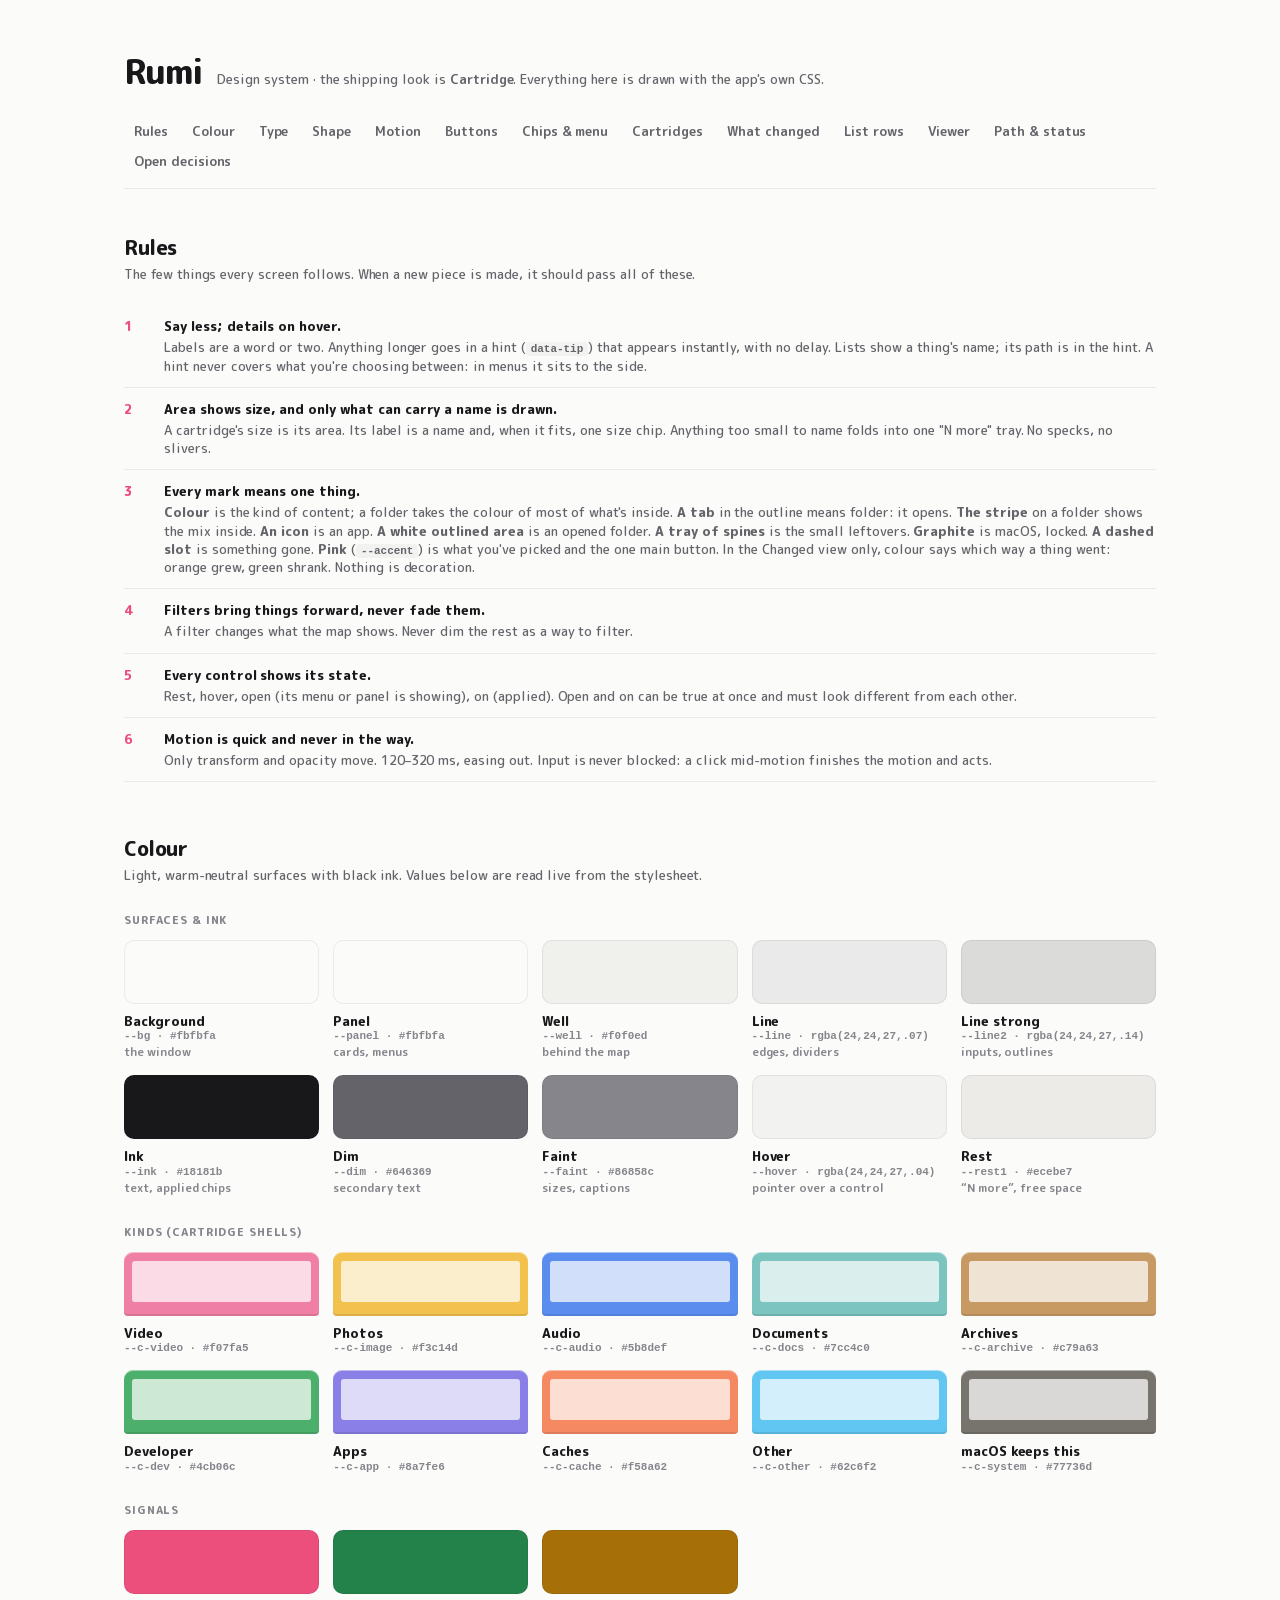
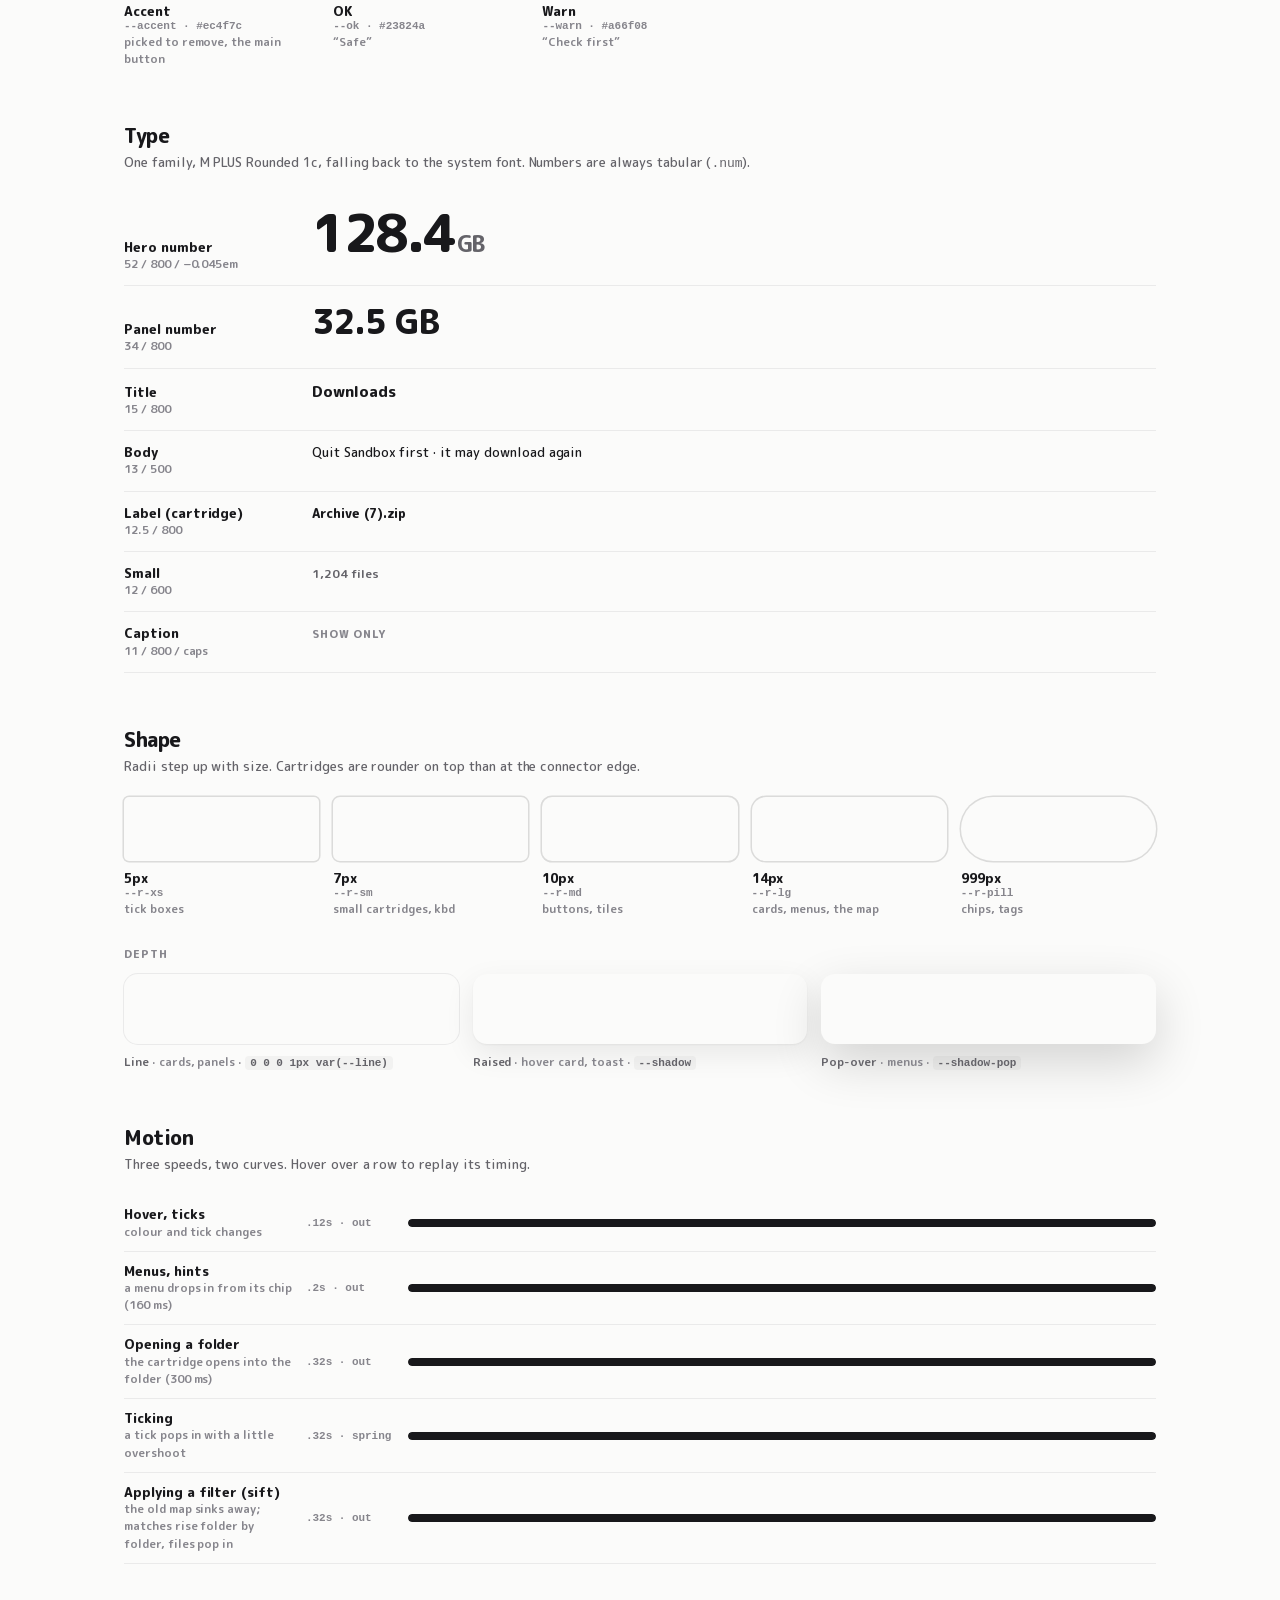
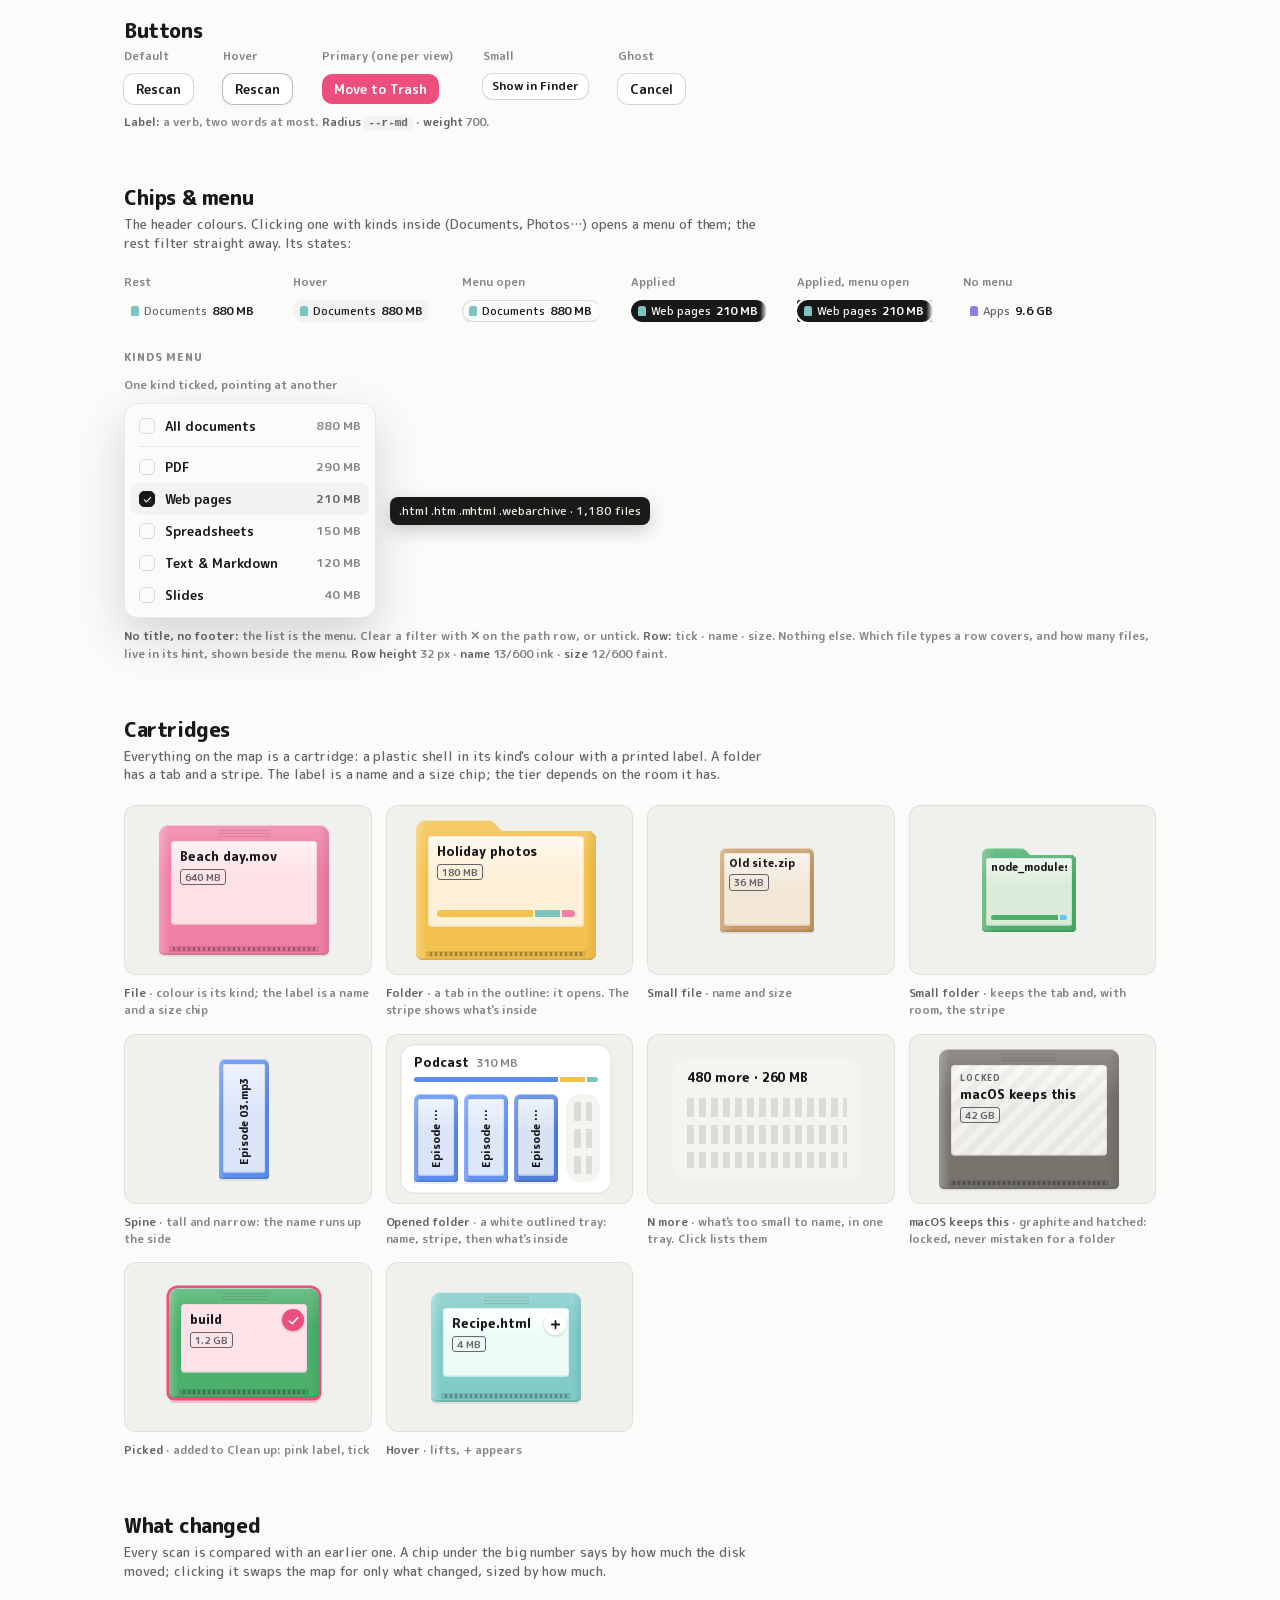
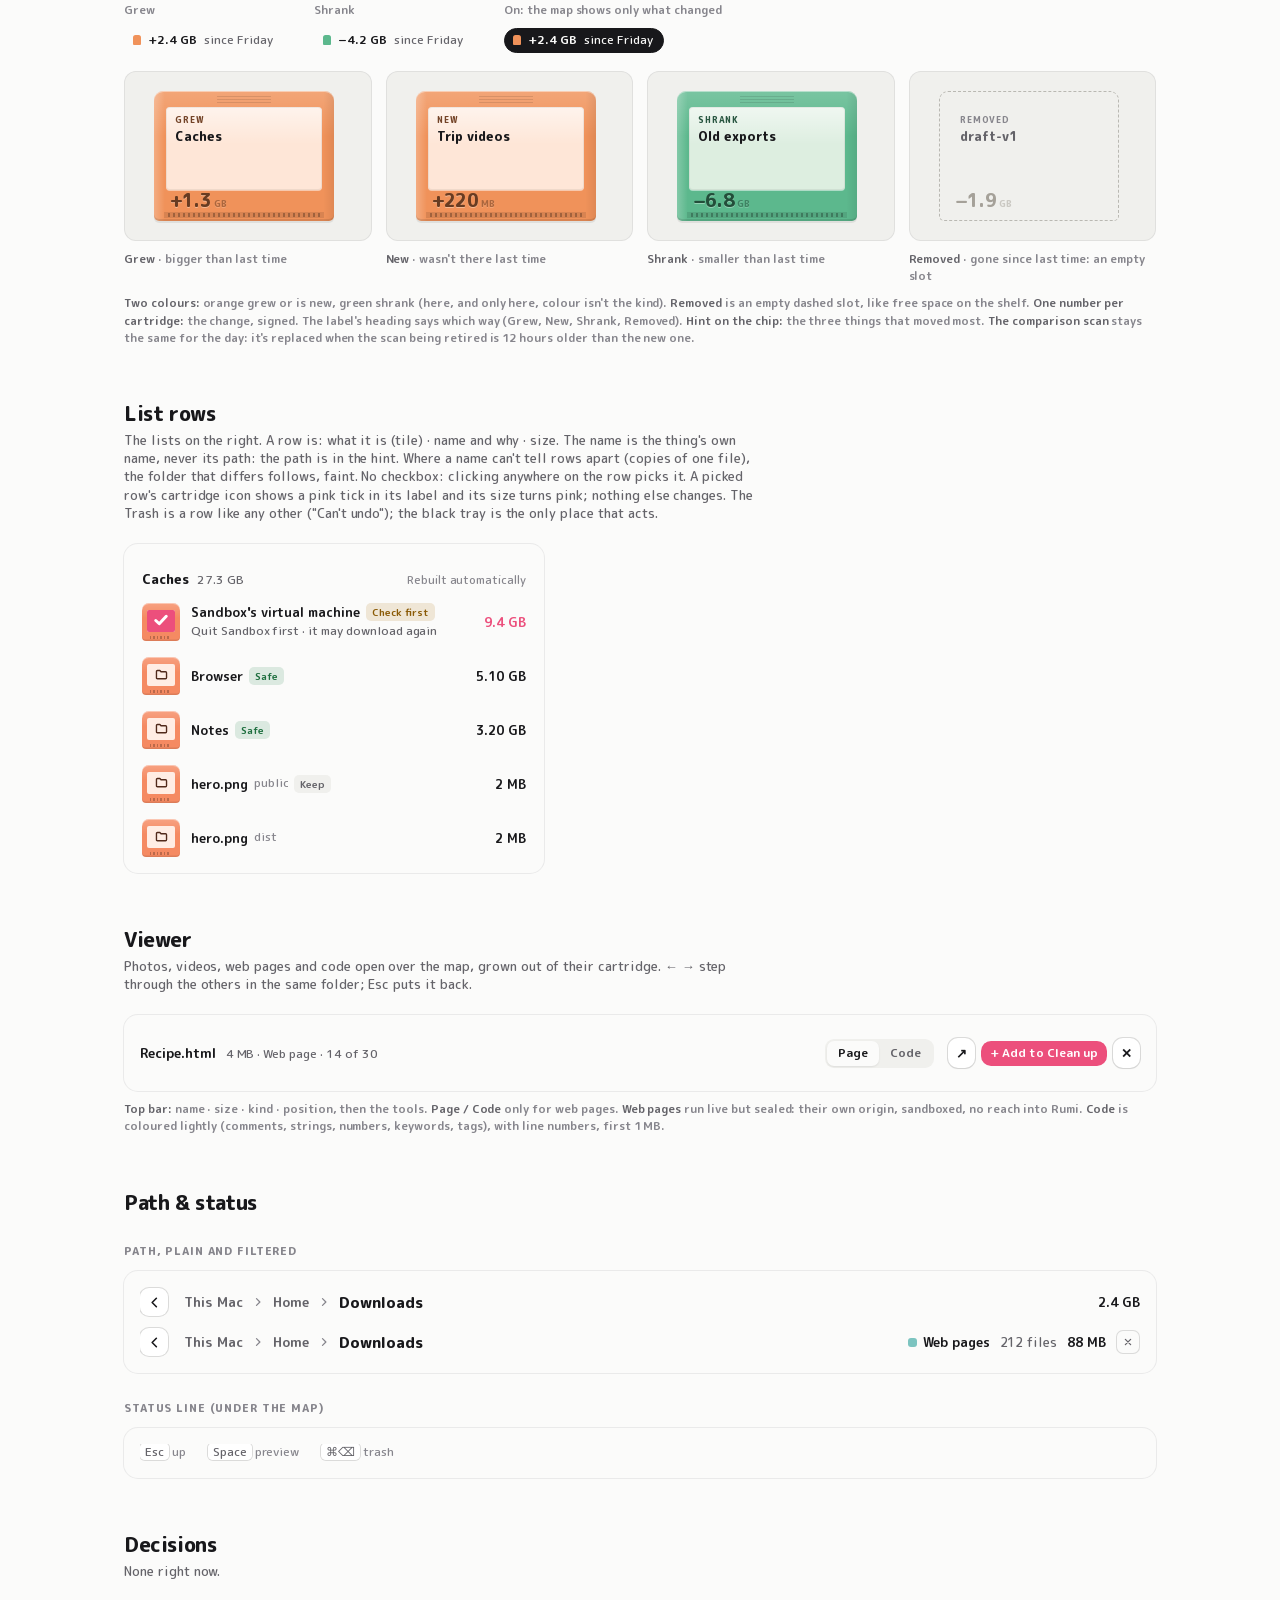
==== web/design-system.html @ ecc24225 "Rumi 1.2: the disk as a shelf of cartridges The map, what changed since last time, safe clean-up wit" ====
<!doctype html>
<html lang="en" data-style="cartridge">
<head>
<meta charset="utf-8">
<meta name="viewport" content="width=device-width, initial-scale=1">
<title>Rumi design system</title>
<!-- Uses the app's own stylesheets, so every component below is the real thing. Values are read live from the CSS. -->
<link rel="stylesheet" href="app.css">
<link rel="stylesheet" href="fonts/fonts.css">
<link rel="stylesheet" href="styles.css">
<style>
  html, body { height: auto; overflow: auto; }
  body { display: block; padding: 0 0 80px; }
  body::after { display: none; }
  .ds { max-width: 1120px; margin: 0 auto; padding: 0 44px; }
  .ds-top { padding: 48px 0 8px; display: flex; align-items: baseline; gap: 14px; }
  .ds-top h1 { font-size: 34px; font-weight: 800; letter-spacing: -.035em; margin: 0; }
  .ds-top p { margin: 0; color: var(--dim); }
  nav.ds-nav { position: sticky; top: 0; z-index: 30; background: var(--bg); padding: 14px 0; border-bottom: 1px solid var(--line); display: flex; gap: 4px; flex-wrap: wrap; }
  nav.ds-nav a { color: var(--dim); text-decoration: none; font-weight: 700; padding: 4px 10px; border-radius: 999px; }
  nav.ds-nav a:hover { background: var(--hover); color: var(--ink); }
  section.ds-s { padding: 44px 0 8px; }
  section.ds-s > h2 { font-size: 20px; font-weight: 800; letter-spacing: -.02em; margin: 0 0 4px; }
  section.ds-s > p.lead { color: var(--dim); margin: 0 0 22px; max-width: 640px; }
  h3.ds-h { font-size: 11px; font-weight: 800; letter-spacing: .08em; text-transform: uppercase; color: var(--faint); margin: 28px 0 12px; }
  .grid { display: grid; gap: 14px; }
  .g2 { grid-template-columns: repeat(2, 1fr); } .g3 { grid-template-columns: repeat(3, 1fr); } .g4 { grid-template-columns: repeat(4, 1fr); } .g5 { grid-template-columns: repeat(5, 1fr); }
  .card-ds { background: var(--panel); border-radius: 14px; box-shadow: 0 0 0 1px var(--line); padding: 16px; }
  .spec { color: var(--faint); font-size: 11.5px; font-weight: 600; margin-top: 10px; line-height: 1.5; }
  .spec b { color: var(--dim); font-weight: 700; }
  .spec code, .rule code { font: 600 11px ui-monospace, Menlo, monospace; color: var(--dim); background: var(--hover); padding: 1px 5px; border-radius: 4px; }
  .sw { height: 64px; border-radius: 10px; box-shadow: inset 0 0 0 1px var(--line); }
  .swc { height: 64px; border-radius: 9px 9px 4px 4px; box-shadow: var(--shell); position: relative; }
  .swc::before { content: ""; position: absolute; inset: 9px 8px 14px; border-radius: 3px; background: rgba(255,255,255,.72); }
  .sw-n { font-weight: 800; margin-top: 8px; } .sw-v { color: var(--faint); font: 600 11px ui-monospace, Menlo, monospace; }
  .type-row { display: grid; grid-template-columns: 170px 1fr; align-items: baseline; gap: 18px; padding: 12px 0; border-bottom: 1px solid var(--line); }
  .type-row .spec { margin: 0; }
  .stage { position: relative; background: var(--well); border-radius: 12px; box-shadow: inset 0 0 0 1px var(--line); }
  .stage .b { position: absolute; }
  .states { display: flex; flex-wrap: wrap; gap: 26px 30px; align-items: flex-start; }
  .state { display: grid; gap: 10px; justify-items: start; }
  .state > .lab { color: var(--faint); font-size: 11.5px; font-weight: 700; }
  .rule { display: grid; grid-template-columns: 28px 1fr; gap: 12px; padding: 12px 0; border-bottom: 1px solid var(--line); }
  .rule .no { font-weight: 800; color: var(--accent); }
  .rule b { font-weight: 800; }
  .rule p { margin: 3px 0 0; color: var(--dim); }
  .pending { display: inline-flex; align-items: center; gap: 6px; font-size: 11px; font-weight: 800; color: var(--warn); background: color-mix(in srgb, var(--warn) 12%, transparent); padding: 2px 8px; border-radius: 999px; margin-left: 8px; vertical-align: 2px; }
  .kpop.static { position: relative; animation: none; }
  .hint.static { position: relative; display: inline-block; }
  .pane-demo { width: 420px; background: var(--panel); border-radius: 14px; box-shadow: 0 0 0 1px var(--line); padding: 8px 0; }
  .mot { display: grid; grid-template-columns: 170px 90px 1fr; gap: 12px; padding: 10px 0; border-bottom: 1px solid var(--line); align-items: center; }
  .mot .bar { height: 8px; border-radius: 4px; background: var(--well); position: relative; overflow: hidden; }
  .mot .bar i { position: absolute; inset: 0 auto 0 0; background: var(--ink); border-radius: 4px; }
</style>
</head>
<body>
<div class="ds">
  <div class="ds-top"><h1>Rumi</h1><p>Design system · the shipping look is <b>Cartridge</b>. Everything here is drawn with the app's own CSS.</p></div>
  <nav class="ds-nav"><a href="#rules">Rules</a><a href="#colour">Colour</a><a href="#type">Type</a><a href="#shape">Shape</a><a href="#motion">Motion</a><a href="#buttons">Buttons</a><a href="#chips">Chips &amp; menu</a><a href="#cartridges">Cartridges</a><a href="#changed">What changed</a><a href="#rows">List rows</a><a href="#viewer">Viewer</a><a href="#nav">Path &amp; status</a><a href="#open">Open decisions</a></nav>

  <section class="ds-s" id="rules">
    <h2>Rules</h2>
    <p class="lead">The few things every screen follows. When a new piece is made, it should pass all of these.</p>
    <div class="rule"><span class="no">1</span><div><b>Say less; details on hover.</b><p>Labels are a word or two. Anything longer goes in a hint (<code>data-tip</code>) that appears instantly, with no delay. Lists show a thing's name; its path is in the hint. A hint never covers what you're choosing between: in menus it sits to the side.</p></div></div>
    <div class="rule"><span class="no">2</span><div><b>Area shows size, and only what can carry a name is drawn.</b><p>A cartridge's size is its area. Its label is a name and, when it fits, one size chip. Anything too small to name folds into one "N more" tray. No specks, no slivers.</p></div></div>
    <div class="rule"><span class="no">3</span><div><b>Every mark means one thing.</b><p><b>Colour</b> is the kind of content; a folder takes the colour of most of what's inside. <b>A tab</b> in the outline means folder: it opens. <b>The stripe</b> on a folder shows the mix inside. <b>An icon</b> is an app. <b>A white outlined area</b> is an opened folder. <b>A tray of spines</b> is the small leftovers. <b>Graphite</b> is macOS, locked. <b>A dashed slot</b> is something gone. <b>Pink</b> (<code>--accent</code>) is what you've picked and the one main button. In the Changed view only, colour says which way a thing went: orange grew, green shrank. Nothing is decoration.</p></div></div>
    <div class="rule"><span class="no">4</span><div><b>Filters bring things forward, never fade them.</b><p>A filter changes what the map shows. Never dim the rest as a way to filter.</p></div></div>
    <div class="rule"><span class="no">5</span><div><b>Every control shows its state.</b><p>Rest, hover, open (its menu or panel is showing), on (applied). Open and on can be true at once and must look different from each other.</p></div></div>
    <div class="rule"><span class="no">6</span><div><b>Motion is quick and never in the way.</b><p>Only transform and opacity move. 120–320 ms, easing out. Input is never blocked: a click mid-motion finishes the motion and acts.</p></div></div>
  </section>

  <section class="ds-s" id="colour">
    <h2>Colour</h2>
    <p class="lead">Light, warm-neutral surfaces with black ink. Values below are read live from the stylesheet.</p>
    <h3 class="ds-h">Surfaces &amp; ink</h3>
    <div class="grid g5" id="sw-base"></div>
    <h3 class="ds-h">Kinds (cartridge shells)</h3>
    <div class="grid g5" id="sw-kind"></div>
    <h3 class="ds-h">Signals</h3>
    <div class="grid g5" id="sw-sig"></div>
  </section>

  <section class="ds-s" id="type">
    <h2>Type</h2>
    <p class="lead">One family, M PLUS Rounded 1c, falling back to the system font. Numbers are always tabular (<code>.num</code>).</p>
    <div id="type-rows"></div>
  </section>

  <section class="ds-s" id="shape">
    <h2>Shape</h2>
    <p class="lead">Radii step up with size. Cartridges are rounder on top than at the connector edge.</p>
    <div class="grid g5" id="radii"></div>
    <h3 class="ds-h">Depth</h3>
    <div class="grid g3">
      <div><div class="card-ds" style="height:70px;box-shadow:0 0 0 1px var(--line)"></div><div class="spec"><b>Line</b> · cards, panels · <code>0 0 0 1px var(--line)</code></div></div>
      <div><div class="card-ds" style="height:70px;box-shadow:var(--shadow)"></div><div class="spec"><b>Raised</b> · hover card, toast · <code>--shadow</code></div></div>
      <div><div class="card-ds" style="height:70px;box-shadow:var(--shadow-pop)"></div><div class="spec"><b>Pop-over</b> · menus · <code>--shadow-pop</code></div></div>
    </div>
  </section>

  <section class="ds-s" id="motion">
    <h2>Motion</h2>
    <p class="lead">Three speeds, two curves. Hover over a row to replay its timing.</p>
    <div id="motion-rows"></div>
  </section>

  <section class="ds-s" id="buttons">
    <h2>Buttons</h2>
    <div class="states">
      <div class="state"><span class="lab">Default</span><button class="btn">Rescan</button></div>
      <div class="state"><span class="lab">Hover</span><button class="btn" style="box-shadow:0 0 0 1px rgba(24,24,27,.26),0 2px 6px rgba(0,0,0,.06)">Rescan</button></div>
      <div class="state"><span class="lab">Primary (one per view)</span><button class="btn primary">Move to Trash</button></div>
      <div class="state"><span class="lab">Small</span><button class="btn small">Show in Finder</button></div>
      <div class="state"><span class="lab">Ghost</span><button class="btn ghost">Cancel</button></div>
    </div>
    <div class="spec"><b>Label:</b> a verb, two words at most. <b>Radius</b> <code>--r-md</code> · <b>weight</b> 700.</div>
  </section>

  <section class="ds-s" id="chips">
    <h2>Chips &amp; menu</h2>
    <p class="lead">The header colours. Clicking one with kinds inside (Documents, Photos…) opens a menu of them; the rest filter straight away. Its states:</p>
    <div class="states" id="chip-states"></div>
    <h3 class="ds-h">Kinds menu</h3>
    <div class="states">
      <div class="state"><span class="lab">One kind ticked, pointing at another</span>
        <div style="display:flex;gap:14px;align-items:center">
          <div class="kpop static" id="menu-demo"></div>
          <div class="hint static">.html .htm .mhtml .webarchive · 1,180 files</div>
        </div>
      </div>
    </div>
    <div class="spec"><b>No title, no footer:</b> the list is the menu. Clear a filter with ✕ on the path row, or untick. <b>Row:</b> tick · name · size. Nothing else. Which file types a row covers, and how many files, live in its hint, shown beside the menu. <b>Row height</b> 32 px · <b>name</b> 13/600 ink · <b>size</b> 12/600 faint.</div>
  </section>

  <section class="ds-s" id="cartridges">
    <h2>Cartridges</h2>
    <p class="lead">Everything on the map is a cartridge: a plastic shell in its kind's colour with a printed label. A folder has a tab and a stripe. The label is a name and a size chip; the tier depends on the room it has.</p>
    <div class="grid g4" id="carts"></div>
  </section>

  <section class="ds-s" id="changed">
    <h2>What changed</h2>
    <p class="lead">Every scan is compared with an earlier one. A chip under the big number says by how much the disk moved; clicking it swaps the map for only what changed, sized by how much.</p>
    <div class="states" id="since-states"></div>
    <div class="grid g4" id="chg-carts" style="margin-top:18px"></div>
    <div class="spec"><b>Two colours:</b> orange grew or is new, green shrank (here, and only here, colour isn't the kind). <b>Removed</b> is an empty dashed slot, like free space on the shelf. <b>One number per cartridge:</b> the change, signed. The label's heading says which way (Grew, New, Shrank, Removed). <b>Hint on the chip:</b> the three things that moved most. <b>The comparison scan</b> stays the same for the day: it's replaced when the scan being retired is 12 hours older than the new one.</div>
  </section>

  <section class="ds-s" id="rows">
    <h2>List rows</h2>
    <p class="lead">The lists on the right. A row is: what it is (tile) · name and why · size. The name is the thing's own name, never its path: the path is in the hint. Where a name can't tell rows apart (copies of one file), the folder that differs follows, faint. No checkbox: clicking anywhere on the row picks it. A picked row's cartridge icon shows a pink tick in its label and its size turns pink; nothing else changes. The Trash is a row like any other ("Can't undo"); the black tray is the only place that acts.</p>
    <div class="pane-demo" id="rows-demo"></div>
  </section>

  <section class="ds-s" id="viewer">
    <h2>Viewer</h2>
    <p class="lead">Photos, videos, web pages and code open over the map, grown out of their cartridge. ← → step through the others in the same folder; Esc puts it back.</p>
    <div class="card-ds"><div class="vtop" style="padding:0;height:44px">
      <div class="vt"><b>Recipe.html</b><span class="num">4 MB · Web page · 14 of 30</span></div>
      <div class="vseg"><button class="on">Page</button><button>Code</button></div>
      <button class="btn ghost vi">↗</button><button class="btn small primary">+ Add to Clean up</button><button class="btn ghost vi">✕</button>
    </div></div>
    <div class="spec"><b>Top bar:</b> name · size · kind · position, then the tools. <b>Page / Code</b> only for web pages. <b>Web pages</b> run live but sealed: their own origin, sandboxed, no reach into Rumi. <b>Code</b> is coloured lightly (comments, strings, numbers, keywords, tags), with line numbers, first 1 MB.</div>
  </section>

  <section class="ds-s" id="nav">
    <h2>Path &amp; status</h2>
    <h3 class="ds-h">Path, plain and filtered</h3>
    <div class="card-ds" id="crumbs-demo" style="display:grid;gap:10px"></div>
    <h3 class="ds-h">Status line (under the map)</h3>
    <div class="card-ds"><div class="status" style="margin:0"><span class="hint3"><kbd>Esc</kbd> up</span><span><kbd>Space</kbd> preview</span><span><kbd>⌘⌫</kbd> trash</span></div></div>
  </section>

  <section class="ds-s" id="open">
    <h2>Decisions</h2>
    <p class="lead">None right now.</p>
  </section>
</div>

<div class="hint" id="hint" hidden></div>
<script>
const css = v => getComputedStyle(document.documentElement).getPropertyValue(v).trim();
const $ = id => document.getElementById(id);
const CHECK = `<svg class="i" viewBox="0 0 16 16"><path d="M3.5 8.5l3 3 6-6.5"/></svg>`;
const PLUS = `<svg class="i" viewBox="0 0 16 16" style="width:13px;height:13px;stroke-width:2.2"><path d="M8 3.5v9M3.5 8h9"/></svg>`;
const FOLDER = `<svg class="i" viewBox="0 0 16 16" style="width:17px;height:17px"><path d="M1.8 4.2c0-.7.5-1.2 1.2-1.2h3l1.4 1.6h5.6c.7 0 1.2.5 1.2 1.2v6.2c0 .7-.5 1.2-1.2 1.2H3c-.7 0-1.2-.5-1.2-1.2z"/></svg>`;

// colour
const swatch = (v, name, use, kind) => `<div><div class="${kind ? "swc" : "sw"}" style="background:var(${v})"></div><div class="sw-n">${name}</div><div class="sw-v">${v} · ${css(v)}</div><div class="spec" style="margin-top:2px">${use}</div></div>`;
$("sw-base").innerHTML = [["--bg", "Background", "the window"], ["--panel", "Panel", "cards, menus"], ["--well", "Well", "behind the map"], ["--line", "Line", "edges, dividers"], ["--line2", "Line strong", "inputs, outlines"],
  ["--ink", "Ink", "text, applied chips"], ["--dim", "Dim", "secondary text"], ["--faint", "Faint", "sizes, captions"], ["--hover", "Hover", "pointer over a control"], ["--rest1", "Rest", "“N more”, free space"]].map(a => swatch(...a)).join("");
$("sw-kind").innerHTML = [["--c-video", "Video"], ["--c-image", "Photos"], ["--c-audio", "Audio"], ["--c-docs", "Documents"], ["--c-archive", "Archives"], ["--c-dev", "Developer"], ["--c-app", "Apps"], ["--c-cache", "Caches"], ["--c-other", "Other"], ["--c-system", "macOS keeps this"]].map(([v, n]) => swatch(v, n, "", true)).join("");
$("sw-sig").innerHTML = [["--accent", "Accent", "picked to remove, the main button"], ["--ok", "OK", "“Safe”"], ["--warn", "Warn", "“Check first”"]].map(a => swatch(...a)).join("");

// type
$("type-rows").innerHTML = [
  ["Hero number", "52 / 800 / −0.045em", `<span class="num" style="font-size:52px;font-weight:800;letter-spacing:-.045em;line-height:1">128.4<small style="font-size:22px;color:var(--dim);margin-left:3px">GB</small></span>`],
  ["Panel number", "34 / 800", `<span class="num" style="font-size:34px;font-weight:800;letter-spacing:-.03em">32.5 GB</span>`],
  ["Title", "15 / 800", `<span style="font-size:15px;font-weight:800">Downloads</span>`],
  ["Body", "13 / 500", `<span>Quit Sandbox first · it may download again</span>`],
  ["Label (cartridge)", "12.5 / 800", `<span style="font-size:12.5px;font-weight:800">Archive (7).zip</span>`],
  ["Small", "12 / 600", `<span style="font-size:12px;font-weight:600;color:var(--dim)">1,204 files</span>`],
  ["Caption", "11 / 800 / caps", `<span style="font-size:11px;font-weight:800;letter-spacing:.08em;text-transform:uppercase;color:var(--faint)">Show only</span>`],
].map(([n, s, ex]) => `<div class="type-row"><div><div style="font-weight:800">${n}</div><div class="spec">${s}</div></div><div>${ex}</div></div>`).join("");

// shape
$("radii").innerHTML = [["--r-xs", "tick boxes"], ["--r-sm", "small cartridges, kbd"], ["--r-md", "buttons, tiles"], ["--r-lg", "cards, menus, the map"], ["--r-pill", "chips, tags"]]
  .map(([v, u]) => `<div><div style="height:64px;background:var(--panel);box-shadow:0 0 0 1.5px var(--line2);border-radius:var(${v})"></div><div class="sw-n">${css(v)}</div><div class="sw-v">${v}</div><div class="spec" style="margin-top:2px">${u}</div></div>`).join("");

// motion
const motions = [["Hover, ticks", "--t-fast", "--ease-out", "colour and tick changes"], ["Menus, hints", "--t-base", "--ease-out", "a menu drops in from its chip (160 ms)"], ["Opening a folder", "--t-slow", "--ease-out", "the cartridge opens into the folder (300 ms)"], ["Ticking", "--t-slow", "--ease-spring", "a tick pops in with a little overshoot"], ["Applying a filter (sift)", "--t-slow", "--ease-out", "the old map sinks away; matches rise folder by folder, files pop in"]];
$("motion-rows").innerHTML = motions.map(([n, t, e, u], i) => `<div class="mot" data-i="${i}"><div><div style="font-weight:800">${n}</div><div class="spec" style="margin:0">${u}</div></div><div class="sw-v">${css(t)} · ${e.replace("--ease-", "")}</div><div class="bar"><i style="width:0"></i></div></div>`).join("");
document.querySelectorAll(".mot").forEach(r => r.addEventListener("mouseenter", () => {
  const [, t, e] = motions[+r.dataset.i], i = r.querySelector(".bar i");
  i.animate([{ width: "0%" }, { width: "100%" }], { duration: parseFloat(css(t)) * 1000, easing: css(e), fill: "forwards" });
}));
document.querySelectorAll(".mot .bar i").forEach(i => i.style.width = "100%");

// chips
const chip = (cls, lbl, size, chev = true) => `<button class="chip ${cls}" data-cat="docs"><i style="background:var(--c-docs)"></i>${lbl} <b class="num">${size}</b></button>`;
$("chip-states").innerHTML = [["Rest", chip("", "Documents", "880 MB")], ["Hover", chip("", "Documents", "880 MB").replace('class="chip ', 'style="background:var(--hover);color:var(--ink)" class="chip ')],
  ["Menu open", chip("open", "Documents", "880 MB")], ["Applied", chip("on", "Web pages", "210 MB")], ["Applied, menu open", chip("on open", "Web pages", "210 MB")], ["No menu", chip("", "Apps", "9.6 GB", false).replace("--c-docs", "--c-app")]]
  .map(([l, h]) => `<div class="state"><span class="lab">${l}</span><div class="chips" style="margin:0">${h}</div></div>`).join("");
const kr = (on, n, s, tip, hov) => `<button class="kr ${on ? "on" : ""}" ${hov ? 'style="background:var(--hover)"' : ""}><span class="cb">${CHECK}</span><span class="kn">${n}</span><span class="ks num">${s}</span></button>`;
$("menu-demo").innerHTML = `${kr(false, "All documents", "880 MB")}<div class="ksep"></div>${kr(false, "PDF", "290 MB")}${kr(true, "Web pages", "210 MB", "", true)}${kr(false, "Spreadsheets", "150 MB")}${kr(false, "Text &amp; Markdown", "120 MB")}${kr(false, "Slides", "40 MB")}`;

// cartridges: same markup the map draws (block() in index.html)
const stripe = (mix, cls) => `<span class="${cls}">${mix.map(([c, v]) => `<i style="flex:${v};background:var(--c-${c})"></i>`).join("")}</span>`;
const cart = ({ w, h, cat, name, size, cls = "", mix }) => {
  const tiers = [w < 100 || h < 70 ? "sm" : "", w < 46 || h < 22 ? "xs" : (w < 72 && h >= 72 && h > w * 1.4 ? "spine" : "")].join(" ");
  return `<div class="b leaf ${tiers} ${cls}" data-cat="${cat}" style="left:${(240 - w) / 2}px;top:${(170 - h) / 2}px;width:${w}px;height:${h}px;--bc:var(--c-${cat})">
    <div class="lbl"><span class="k"></span><span class="n">${name}</span>${size ? `<span class="s num">${size}</span>` : ""}</div>
    ${mix ? stripe(mix, "mixbar") : ""}<button class="pick">${cls.includes("sel") ? CHECK : PLUS}</button></div>`;
};
const container = () => `<div class="b container" data-cat="audio" style="left:14px;top:10px;width:212px;height:150px;--bc:var(--c-audio)"><div class="hd"><span class="n">Podcast</span><span class="s num">310 MB</span></div>${stripe([["audio", 80], ["image", 14], ["docs", 6]], "mixline")}
  ${[0, 1, 2].map(i => `<div class="b leaf inner sm spine" data-cat="audio" style="left:${14 + i * 50}px;top:50px;width:44px;height:88px;--bc:color-mix(in oklab, var(--c-audio), ${i % 2 ? "white" : "black"} ${[0, 7, 7][i]}%)"><div class="lbl"><span class="n">Episode ${i + 1}.mp3</span></div></div>`).join("")}
  <div class="b rest sm nolbl" style="left:166px;top:50px;width:34px;height:88px"></div></div>`;
const rest = () => `<div class="b rest" data-cat="other" style="left:26px;top:24px;width:188px;height:122px"><div class="lbl"><span class="n">480 more · 260 MB</span></div></div>`;
const locked = () => `<div class="b leaf locked" style="left:30px;top:15px;width:180px;height:140px;--bc:var(--c-locked)"><div class="lbl"><span class="k">Locked</span><span class="n">macOS keeps this</span><span class="s num">42 GB</span></div></div>`;
const carts = [
  ["File", "colour is its kind; the label is a name and a size chip", cart({ w: 170, h: 130, cat: "video", name: "Beach day.mov", size: "640 MB" })],
  ["Folder", "a tab in the outline: it opens. The stripe shows what's inside", cart({ w: 180, h: 140, cat: "image", name: "Holiday photos", size: "180 MB", cls: "dir", mix: [["image", 72], ["docs", 18], ["video", 10]] })],
  ["Small file", "name and size", cart({ w: 94, h: 84, cat: "archive", name: "Old site.zip", size: "36 MB" })],
  ["Small folder", "keeps the tab and, with room, the stripe", cart({ w: 94, h: 84, cat: "dev", name: "node_modules", cls: "dir", mix: [["dev", 90], ["other", 10]] })],
  ["Spine", "tall and narrow: the name runs up the side", cart({ w: 50, h: 120, cat: "audio", name: "Episode 03.mp3" })],
  ["Opened folder", "a white outlined tray: name, stripe, then what's inside", container()],
  ["N more", "what's too small to name, in one tray. Click lists them", rest()],
  ["macOS keeps this", "graphite and hatched: locked, never mistaken for a folder", locked()],
  ["Picked", "added to Clean up: pink label, tick", cart({ w: 150, h: 110, cat: "dev", name: "build", size: "1.2 GB", cls: "sel" })],
  ["Hover", "lifts, + appears", cart({ w: 150, h: 110, cat: "docs", name: "Recipe.html", size: "4 MB", cls: "hov" })],
];
$("carts").innerHTML = carts.map(([n, u, h]) => `<div><div class="stage" style="height:170px">${h}</div><div class="spec"><b>${n}</b> · ${u}</div></div>`).join("");
document.querySelectorAll(".b.hov").forEach(b => { b.style.filter = "brightness(1.04)"; b.querySelector(".pick").style.display = "grid"; });

// rows
const tile = c => `<span class="tile" style="--c:var(--c-${c})">${FOLDER}</span>`;
const row = (t, tag, why, size, on, tip) => `<div class="row" style="${on ? "" : ""}"><input type="checkbox" ${on ? "checked" : ""}>${tile("cache")}<div class="nm" data-tip="${tip || ""}"><div class="t"><span class="tt">${t}</span>${tag}</div>${why ? `<div class="why">${why}</div>` : ""}</div><div class="sz num">${size}</div></div>`;
$("rows-demo").innerHTML = `<div class="grp"><span class="t">Caches</span><span class="s num">27.3 GB</span><span class="d">Rebuilt automatically</span></div>`
  + row("Sandbox's virtual machine", `<span class="tag review">Check first</span>`, "Quit Sandbox first · it may download again", "9.4 GB", true)
  + row("Browser", `<span class="tag safe">Safe</span>`, "", "5.10 GB", false, "~/Library/Caches/Browser")
  + row("Notes", `<span class="tag safe">Safe</span>`, "", "3.20 GB", false, "~/Library/Caches/com.example.notes")
  + row("hero.png", `<span class="in">public</span><span class="tag keep">Keep</span>`, "", "2 MB", false, "~/Projects/site/public/hero.png")
  + row("hero.png", `<span class="in">dist</span>`, "", "2 MB", false, "~/Projects/site/dist/hero.png");

// what changed: the since chip and the four cartridges of the Changed view
const since = (cls, col, amt) => `<button class="chip ${cls}" style="margin:0"><i style="background:var(${col})"></i><b class="num">${amt}</b> since Friday</button>`;
$("since-states").innerHTML = [["Grew", since("", "--c-up", "+2.4 GB")], ["Shrank", since("", "--c-down", "−4.2 GB")], ["On: the map shows only what changed", since("on", "--c-up", "+2.4 GB")]]
  .map(([l, h]) => `<div class="state"><span class="lab">${l}</span>${h}</div>`).join("");
const chg = (dir, kind, name, amt, big) => `<div class="b leaf chg ${dir}" style="left:30px;top:20px;width:180px;height:130px;--bc:${dir === "gone" ? "transparent" : `var(--c-${dir})`}">
  <div class="lbl"><span class="k">${kind}</span><span class="n">${name}</span></div><div class="bigsz num" style="font-size:28px;--fs:28px">${amt}<span class="u">&nbsp;${big}</span></div></div>`;
$("chg-carts").innerHTML = [["Grew", "bigger than last time", chg("up", "Grew", "Caches", "+1.3", "GB")], ["New", "wasn't there last time", chg("up", "New", "Trip videos", "+220", "MB")],
  ["Shrank", "smaller than last time", chg("down", "Shrank", "Old exports", "−6.8", "GB")], ["Removed", "gone since last time: an empty slot", chg("gone", "Removed", "draft-v1", "−1.9", "GB")]]
  .map(([n, u, h]) => `<div><div class="stage" style="height:170px">${h}</div><div class="spec"><b>${n}</b> · ${u}</div></div>`).join("");

// path
const sep = `<span class="sep"><svg class="i" viewBox="0 0 16 16" style="width:12px;height:12px"><path d="M6 3.5 10.5 8 6 12.5"/></svg></span>`;
const back = `<button class="back"><svg class="i" viewBox="0 0 16 16"><path d="M10 3.5 5.5 8l4.5 4.5"/></svg></button>`;
$("crumbs-demo").innerHTML = `<div class="crumbs" style="margin:0">${back}<button class="c">This Mac</button>${sep}<button class="c">Home</button>${sep}<button class="c cur">Downloads</button><span class="meta"><b class="num">2.4 GB</b></span></div>
  <div class="crumbs" style="margin:0">${back}<button class="c">This Mac</button>${sep}<button class="c">Home</button>${sep}<button class="c cur">Downloads</button><span class="meta fmeta"><span class="fk"><i style="background:var(--c-docs)"></i>Web pages</span><span class="num">212 files</span><b class="num">88 MB</b><button class="fx"><svg class="i" viewBox="0 0 16 16" style="width:12px;height:12px"><path d="M4.5 4.5l7 7M11.5 4.5l-7 7"/></svg></button></span></div>`;
</script>
</body>
</html>
---- web/app.css ----
/* Rumi — the app's base styles and components. styles.css re-skins them (cartridge is the shipping skin).
   Tokens and components are documented live in design-system.html. */
:root {
  --bg: #f2f0eb; --panel: #faf9f6; --well: #e6e2da; --line: #e0dbd2; --line2: #d4cec3; --ink: #1b1a18; --dim: #6f6a62; --faint: #a19a8f;
  --hover: rgba(27,26,24,.045); --accent: #ff6b5e; --ok: #23966f; --warn: #b8790b;
  --c-video: #ff6b5e; --c-image: #f5a524; --c-audio: #b98af0; --c-docs: #4f9fec; --c-archive: #c08a5b;
  --c-dev: #2fbf96; --c-app: #7a82f6; --c-cache: #8b95a7; --c-other: #a69f93; --c-system: #4a4743;
  --rest1: #d9d4ca; --rest2: #d0cabf; --shadow: 0 1px 2px rgba(0,0,0,.06), 0 8px 24px rgba(0,0,0,.08);
  --grain: .05;
  /* motion */
  --ease-out: cubic-bezier(.2,.75,.15,1); --ease-spring: cubic-bezier(.3,1.5,.5,1);
  --t-fast: .12s; --t-base: .2s; --t-slow: .32s;
  /* radii */
  --r-xs: 5px; --r-sm: 7px; --r-md: 10px; --r-lg: 14px; --r-pill: 999px;
  --shadow-pop: 0 18px 50px rgba(0,0,0,.16);
}
@media (prefers-color-scheme: dark) {
  :root {
    --bg: #0e0e0d; --panel: #151514; --well: #1b1a19; --line: #262523; --line2: #33312e; --ink: #f1efea; --dim: #9b968d; --faint: #67635c;
    --hover: rgba(255,255,255,.045); --c-other: #8c857a; --c-system: #3b3936; --rest1: #24231f; --rest2: #1d1c1a;
    --shadow: 0 1px 2px rgba(0,0,0,.4), 0 12px 32px rgba(0,0,0,.45); --grain: .07;
  }
}
* { box-sizing: border-box; }
html, body { height: 100%; margin: 0; }
body { background: var(--bg); color: var(--ink); font: 13px/1.4 -apple-system, BlinkMacSystemFont, "SF Pro Text", "Inter", sans-serif;
  display: grid; grid-template-rows: auto 1fr; overflow: hidden; -webkit-font-smoothing: antialiased; letter-spacing: -.003em; }
body::after { content: ""; position: fixed; inset: 0; pointer-events: none; z-index: 100; opacity: var(--grain);
  background-image: url("data:image/svg+xml,%3Csvg xmlns='http://www.w3.org/2000/svg' width='180' height='180'%3E%3Cfilter id='n'%3E%3CfeTurbulence type='fractalNoise' baseFrequency='.85' numOctaves='3' stitchTiles='stitch'/%3E%3CfeColorMatrix type='saturate' values='0'/%3E%3C/filter%3E%3Crect width='100%25' height='100%25' filter='url(%23n)'/%3E%3C/svg%3E"); }
button { font: inherit; color: inherit; cursor: pointer; }
.num { font-variant-numeric: tabular-nums; }
svg.i { width: 15px; height: 15px; stroke: currentColor; fill: none; stroke-width: 1.7; stroke-linecap: round; stroke-linejoin: round; flex-shrink: 0; }

/* ---------- header ---------- */
header { padding: 16px 24px 18px; border-bottom: 1px solid var(--line); background: var(--panel); position: relative; z-index: 2; }
.top { display: flex; align-items: center; gap: 10px; }
.brand { display: flex; align-items: center; gap: 9px; font-weight: 650; font-size: 14px; letter-spacing: -.01em; }
.brand svg { width: 20px; height: 20px; }
.spacer { flex: 1; }
.btn { display: inline-flex; align-items: center; gap: 6px; border: 1px solid var(--line2); background: var(--panel); border-radius: 9px; padding: 6px 12px; font-weight: 550; }
.btn:hover { background: var(--hover); }
.btn.primary { background: var(--accent); border-color: var(--accent); color: #fff; }
.btn.primary:hover { filter: brightness(1.06); background: var(--accent); }
.btn.small { padding: 4px 9px; font-size: 12px; border-radius: 7px; }
.btn.ghost { border-color: transparent; background: transparent; }
a.btn { text-decoration: none; color: inherit; }
.b .lbl .k, .b .lbl .m { display: none; }
.b.lt .lbl, .b.lt .bigsz { color: rgba(0,0,0,.82); text-shadow: none; }
.bigsz .u { font-size: .5em; letter-spacing: 0; opacity: .85; }
.dash { display: grid; grid-template-columns: auto 1fr; gap: 28px; align-items: end; margin-top: 14px; }
.hero .big { font-size: 40px; font-weight: 680; letter-spacing: -.035em; line-height: 1; }
.hero .big small { font-size: 20px; font-weight: 600; letter-spacing: -.02em; color: var(--dim); margin-left: 2px; }
.hero .sub { color: var(--dim); margin-top: 6px; }
.hero .sub b { color: var(--ink); font-weight: 600; }
.hero .sub b.low { color: var(--accent); }
.diskbar { display: flex; gap: 2px; height: 18px; border-radius: 6px; overflow: hidden; }
.diskbar > div { height: 100%; min-width: 2px; transition: flex-basis .5s cubic-bezier(.3,.7,.2,1), opacity .2s; position: relative; cursor: default; }
.diskbar > div::before { content: ""; position: absolute; inset: 0; background: linear-gradient(to bottom, rgba(255,255,255,.22), transparent 60%); }
.diskbar > div.free { background: repeating-linear-gradient(135deg, var(--rest1) 0 5px, var(--rest2) 5px 10px) !important; }
.diskbar > div.free::before { display: none; }
.diskbar.focus > div:not(.on) { opacity: .22; }
.chips { display: flex; flex-wrap: wrap; gap: 2px 4px; margin-top: 8px; margin-left: -8px; }
.chip { display: inline-flex; align-items: center; gap: 7px; border: 1px solid transparent; background: transparent; border-radius: 999px; padding: 3px 10px 3px 8px;
  color: var(--dim); font-size: 12px; transition: background .15s, border-color .15s, color .15s; }
.chip i { width: 8px; height: 8px; border-radius: 3px; }
.chip b { color: var(--ink); font-weight: 600; }
button.chip:hover { background: var(--hover); color: var(--ink); }
.chip.on { background: var(--ink); border-color: var(--ink); color: var(--bg); }
.chip.on b { color: var(--bg); }
/* its menu is open: lifted and outlined */
.chip.open:not(.on) { background: var(--panel); border-color: var(--line2); color: var(--ink); box-shadow: 0 1px 2px rgba(0,0,0,.06); }
.chip.on.open { box-shadow: 0 0 0 2px var(--bg), 0 0 0 3.5px var(--ink); }
.chip.static { cursor: default; }

/* ---------- main ---------- */
main { display: grid; grid-template-columns: 1fr 420px; min-height: 0; }
.mapcol { display: grid; grid-template-rows: auto 1fr auto; min-height: 0; padding: 14px 18px 12px 24px; }
.crumbs { display: flex; align-items: center; gap: 2px; margin-bottom: 12px; min-height: 30px; }
.crumbs .back { width: 28px; height: 28px; border-radius: 8px; border: 1px solid var(--line2); background: var(--panel); display: grid; place-items: center; margin-right: 8px; padding: 0; }
.crumbs .back:disabled { opacity: .35; cursor: default; }
.crumbs .c { border: 0; background: none; padding: 4px 8px; border-radius: 7px; color: var(--dim); font-size: 13.5px; white-space: nowrap; }
.crumbs .c:hover { background: var(--hover); color: var(--ink); }
.crumbs .c.cur { color: var(--ink); font-weight: 650; }
.crumbs .sep { color: var(--faint); }
.crumbs .meta { margin-left: auto; color: var(--dim); white-space: nowrap; }
.crumbs .meta b { color: var(--ink); font-weight: 600; }
#map { position: relative; min-height: 0; border-radius: 14px; overflow: hidden; background: var(--well); box-shadow: inset 0 0 0 1px var(--line); }
.layer { position: absolute; inset: 0; transform-origin: 0 0; }
.grainmap { position: absolute; inset: 0; pointer-events: none; mix-blend-mode: overlay; opacity: .5; z-index: 5;
  background-image: url("data:image/svg+xml,%3Csvg xmlns='http://www.w3.org/2000/svg' width='160' height='160'%3E%3Cfilter id='n'%3E%3CfeTurbulence type='fractalNoise' baseFrequency='1.1' numOctaves='2' stitchTiles='stitch'/%3E%3CfeColorMatrix type='saturate' values='0'/%3E%3C/filter%3E%3Crect width='100%25' height='100%25' filter='url(%23n)'/%3E%3C/svg%3E"); }

/* blocks */
.b { position: absolute; overflow: hidden; border-radius: 7px; cursor: pointer; background: var(--bc);
  box-shadow: inset 0 1px 0 rgba(255,255,255,.2), inset 0 -1px 0 rgba(0,0,0,.1); transition: opacity .25s, filter .15s, box-shadow .15s; }
.b.leaf::before { content: ""; position: absolute; inset: 0; pointer-events: none;
  background: radial-gradient(130% 100% at 15% 0%, rgba(255,255,255,.26), transparent 55%), linear-gradient(to bottom, transparent 50%, rgba(0,0,0,.16)); }
.b.leaf:hover { filter: brightness(1.07) saturate(1.06); box-shadow: inset 0 0 0 2px rgba(255,255,255,.75); z-index: 3; }
.b.inner { border-radius: 5px; }
.b.container { background: color-mix(in srgb, var(--bc) 17%, var(--well)); box-shadow: inset 0 0 0 1px color-mix(in srgb, var(--bc) 32%, transparent); }
.b.container:hover { box-shadow: inset 0 0 0 1.5px color-mix(in srgb, var(--bc) 75%, transparent); }
.b.rest { background: repeating-linear-gradient(135deg, var(--rest1) 0 6px, var(--rest2) 6px 12px); box-shadow: none; cursor: default; }
.b.rest::before { display: none; }
.b .hd { position: absolute; left: 10px; right: 34px; top: 7px; display: flex; align-items: baseline; gap: 7px; white-space: nowrap; pointer-events: none; }
.b .hd .n { font-weight: 650; font-size: 12.5px; overflow: hidden; text-overflow: ellipsis; }
.b .hd .s { color: var(--dim); font-size: 11.5px; }
.b .hd i { width: 7px; height: 7px; border-radius: 2px; background: var(--bc); flex-shrink: 0; align-self: center; }
.b .lbl { position: absolute; left: 8px; right: 8px; top: 6px; color: #fff; pointer-events: none; text-shadow: 0 1px 2px rgba(0,0,0,.28); z-index: 2; }
.b .lbl .n { display: block; font-size: 12px; font-weight: 620; white-space: nowrap; overflow: hidden; text-overflow: ellipsis; }
.b .lbl .s { display: block; font-size: 11px; opacity: .85; font-weight: 500; }
.b.inner .lbl { left: 6px; top: 4px; }
.b.inner .lbl .n { font-size: 11px; }
.b .bigsz { position: absolute; left: 10px; bottom: 7px; color: #fff; font-weight: 680; letter-spacing: -.03em; line-height: 1; pointer-events: none;
  text-shadow: 0 1px 3px rgba(0,0,0,.25); z-index: 2; opacity: .96; }
.b.rest .lbl { color: var(--dim); text-shadow: none; }
.b .ph { position: absolute; inset: 0; width: 100%; height: 100%; object-fit: cover; opacity: 0; transition: opacity .5s; }
.b .ph.ok { opacity: 1; }
.b.hasph::after { content: ""; position: absolute; inset: 0; pointer-events: none; z-index: 1;
  background: linear-gradient(to bottom, rgba(0,0,0,.5), transparent 38%, transparent 62%, rgba(0,0,0,.45)); box-shadow: inset 0 0 0 2px var(--bc); border-radius: inherit; }
.b .ic { position: absolute; left: 50%; transform: translate(-50%, -50%); opacity: 0; transition: opacity .4s, transform .4s; filter: drop-shadow(0 4px 10px rgba(0,0,0,.25)); }
.b .ic.ok { opacity: 1; }
.b .pick { position: absolute; right: 6px; top: 6px; width: 22px; height: 22px; border-radius: 50%; border: 0; padding: 0; z-index: 4;
  background: rgba(0,0,0,.38); backdrop-filter: blur(6px); color: #fff; display: none; place-items: center; }
.b.container > .pick { background: var(--ink); color: var(--bg); }
.b:hover > .pick, .b.sel > .pick { display: grid; }
.b.sel { box-shadow: inset 0 0 0 2.5px var(--ink) !important; }
.b.sel::after { content: ""; position: absolute; inset: 0; z-index: 3; pointer-events: none; background: repeating-linear-gradient(135deg, rgba(255,255,255,.28) 0 5px, transparent 5px 11px); }
.b.sel > .pick { background: var(--ink); color: var(--bg); }
.crumbs .fmeta { display: flex; align-items: center; gap: 10px; }
.crumbs .fmeta .fk { display: inline-flex; align-items: center; gap: 6px; color: var(--ink); font-weight: 600; }
.crumbs .fmeta .fk i { width: 9px; height: 9px; border-radius: 3px; }
.crumbs .fmeta .fx { width: 24px; height: 24px; border-radius: 7px; border: 1px solid var(--line2); background: var(--panel); display: grid; place-items: center; padding: 0; color: var(--dim); }
.crumbs .fmeta .fx:hover { color: var(--ink); background: var(--hover); }
.status { margin-top: 10px; color: var(--faint); font-size: 12px; min-height: 18px; white-space: nowrap; overflow: hidden; text-overflow: ellipsis; display: flex; gap: 14px; }
.status kbd { font: inherit; color: var(--dim); background: var(--hover); border: 1px solid var(--line); border-radius: 5px; padding: 0 5px; }
.emptymap { position: absolute; inset: 0; display: grid; place-items: center; color: var(--dim); text-align: center; padding: 40px; }

/* ---------- side ---------- */
aside { border-left: 1px solid var(--line); background: var(--panel); display: grid; grid-template-rows: auto 1fr; min-height: 0; }
.seg { display: grid; grid-template-columns: repeat(4, 1fr); gap: 2px; margin: 14px 14px 4px; padding: 3px; background: var(--well); border-radius: 11px; }
.seg button { border: 0; background: none; padding: 6px 4px; border-radius: 8px; color: var(--dim); font-weight: 580; font-size: 12.5px; white-space: nowrap; line-height: 1.25; }
.seg button.on { background: var(--panel); color: var(--ink); box-shadow: var(--shadow); }
.seg .badge { display: block; font-size: 10.5px; color: var(--faint); font-weight: 550; }
.seg button.on .badge { color: var(--accent); }
.pane { overflow: auto; padding: 0 0 110px; }
.intro { padding: 14px 18px 8px; color: var(--dim); font-size: 12.5px; }
.intro .bignum { display: block; font-size: 26px; font-weight: 680; color: var(--ink); letter-spacing: -.03em; margin-bottom: 2px; }
.intro .note { margin-top: 10px; font-size: 11.5px; color: var(--faint); }
.intro .btns { display: flex; gap: 6px; margin-top: 10px; }
.grp { padding: 18px 18px 6px; display: flex; align-items: baseline; gap: 8px; }
.grp .t { font-weight: 650; font-size: 13px; }
.grp .s { color: var(--dim); font-size: 12px; }
.grp .d { color: var(--faint); font-size: 11.5px; margin-left: auto; }
.row { display: grid; grid-template-columns: 20px 38px 1fr auto; gap: 0 11px; padding: 8px 18px; align-items: center; position: relative; cursor: pointer; }
.row:hover { background: var(--hover); }
.row.nochk { grid-template-columns: 38px 1fr auto; cursor: default; }
.row input { appearance: none; -webkit-appearance: none; margin: 0; width: 18px; height: 18px; border-radius: 50%; border: 1.5px solid var(--line2); cursor: pointer; transition: all .15s; }
.row input:checked { background: var(--accent) url("data:image/svg+xml,%3Csvg xmlns='http://www.w3.org/2000/svg' viewBox='0 0 16 16'%3E%3Cpath d='M4 8.5l2.5 2.5L12 5.5' fill='none' stroke='white' stroke-width='2' stroke-linecap='round' stroke-linejoin='round'/%3E%3C/svg%3E") center/14px no-repeat; border-color: var(--accent); }
.tile { width: 38px; height: 38px; border-radius: 9px; position: relative; overflow: hidden; display: grid; place-items: center;
  background: color-mix(in srgb, var(--c) 16%, transparent); color: var(--c); font-size: 9.5px; font-weight: 750; letter-spacing: .02em; }
.tile img { position: absolute; inset: 0; width: 100%; height: 100%; object-fit: cover; opacity: 0; transition: opacity .3s; }
.tile img.app { object-fit: contain; inset: 3px; width: calc(100% - 6px); height: calc(100% - 6px); }
.tile img.ok { opacity: 1; }
.tile.withimg { background: var(--well); }
.row .nm { min-width: 0; }
.row .t { display: flex; align-items: center; gap: 6px; min-width: 0; font-weight: 580; }
.row .tt { white-space: nowrap; overflow: hidden; text-overflow: ellipsis; min-width: 0; }
.row .tt.rtl { direction: rtl; text-align: left; }
.row .p { white-space: nowrap; overflow: hidden; text-overflow: ellipsis; color: var(--faint); font-size: 11.5px; direction: rtl; text-align: left; margin-top: 1px; }
.row .why { color: var(--dim); font-size: 12px; margin-top: 2px; }
.row .sz { text-align: right; font-weight: 620; white-space: nowrap; }
.row .sz small { display: block; color: var(--faint); font-weight: 450; font-size: 11px; }
.row .bar { grid-column: 3 / 5; height: 3px; border-radius: 2px; background: var(--line); overflow: hidden; margin-top: 6px; }
.row .bar > i { display: block; height: 100%; border-radius: 2px; }
.row .hov { position: absolute; right: 14px; top: 50%; transform: translateY(-50%); display: none; gap: 4px; background: var(--panel); padding: 3px; border-radius: 9px; box-shadow: var(--shadow); }
.row:hover .hov { display: flex; }
.hov button { border: 0; background: none; padding: 5px 8px; border-radius: 7px; font-size: 12px; display: inline-flex; gap: 5px; align-items: center; color: var(--dim); }
.hov button:hover { background: var(--hover); color: var(--ink); }
.tag { font-size: 10px; font-weight: 700; padding: 2px 6px; border-radius: 5px; text-transform: uppercase; letter-spacing: .04em; flex-shrink: 0; }
.tag.safe { background: color-mix(in srgb, var(--ok) 15%, transparent); color: var(--ok); }
.tag.review { background: color-mix(in srgb, var(--warn) 15%, transparent); color: var(--warn); }
.tag.keep { background: var(--well); color: var(--dim); }
.card { margin: 10px 14px; border: 1px solid var(--line); border-radius: 14px; overflow: hidden; background: var(--panel); }
.card .chd { display: grid; grid-template-columns: 52px 1fr auto; gap: 12px; align-items: center; padding: 12px 14px; border-bottom: 1px solid var(--line); }
.card .chd .tile { width: 52px; height: 52px; border-radius: 11px; font-size: 11px; }
.card .chd .t { font-weight: 640; white-space: nowrap; overflow: hidden; text-overflow: ellipsis; }
.card .chd .m { color: var(--dim); font-size: 12px; }
.card .chd .save { text-align: right; font-weight: 650; color: var(--accent); white-space: nowrap; }
.card .chd .save small { display: block; color: var(--faint); font-weight: 450; font-size: 11px; }
.card .row { padding: 7px 14px; grid-template-columns: 20px 1fr auto; }
.empty { padding: 60px 30px; text-align: center; color: var(--dim); }
.empty .bignum { display: block; font-size: 30px; margin-bottom: 8px; }
.pbar { height: 4px; border-radius: 2px; background: var(--line); overflow: hidden; margin: 16px auto 0; max-width: 220px; }
.pbar i { display: block; height: 100%; background: var(--accent); border-radius: 2px; transition: width .4s; }

/* ---------- tray / overlays ---------- */
.tray { position: fixed; right: 18px; bottom: 18px; width: 384px; background: #1b1a18; color: #f1efea; border-radius: 16px;
  padding: 12px 12px 12px 18px; display: flex; align-items: center; gap: 8px; box-shadow: 0 16px 40px rgba(0,0,0,.35), inset 0 1px 0 rgba(255,255,255,.08);
  transform: translateY(150%); transition: transform .35s cubic-bezier(.3,.8,.2,1); z-index: 10; }
@media (prefers-color-scheme: dark) { .tray { background: #f1efea; color: #1b1a18; } .tray .btn.ghost { color: #1b1a18; } }
.tray.on { transform: none; }
.tray .info { flex: 1; }
.tray .info b { font-size: 20px; font-weight: 680; letter-spacing: -.02em; }
.tray .info div { opacity: .6; font-size: 12px; }
.tray .btn.ghost { color: #f1efea; opacity: .7; }
.overlay { position: fixed; inset: 0; display: grid; place-items: center; background: color-mix(in srgb, var(--bg) 78%, transparent);
  backdrop-filter: blur(10px); z-index: 20; }
.overlay[hidden] { display: none; }
.modal { background: var(--panel); border: 1px solid var(--line); border-radius: 20px; padding: 28px 30px; width: min(480px, 92vw); box-shadow: var(--shadow); }
.modal h2 { margin: 0 0 6px; font-size: 19px; letter-spacing: -.02em; }
.modal p { margin: 0 0 16px; color: var(--dim); }
.modal ul { margin: 0 0 18px; padding: 0; list-style: none; max-height: 240px; overflow: auto; border-top: 1px solid var(--line); }
.modal li { display: grid; grid-template-columns: 28px 1fr auto; gap: 10px; align-items: center; padding: 7px 0; border-bottom: 1px solid var(--line); font-size: 12.5px; }
.modal li .tile { width: 28px; height: 28px; border-radius: 7px; font-size: 8px; }
.modal li span { overflow: hidden; text-overflow: ellipsis; white-space: nowrap; direction: rtl; text-align: left; }
.modal .acts { display: flex; justify-content: flex-end; gap: 8px; }
.scan { text-align: center; width: min(520px, 92vw); }
.scan h2 { margin: 0; font-size: 15px; font-weight: 600; color: var(--dim); }
.scan .count { font-size: 44px; font-weight: 700; letter-spacing: -.04em; margin: 4px 0 2px; }
.scan .cur { color: var(--faint); font-size: 12px; white-space: nowrap; overflow: hidden; text-overflow: ellipsis; direction: rtl; margin-top: 10px; }
.tip { position: fixed; pointer-events: none; background: var(--panel); color: var(--ink); border: 1px solid var(--line); padding: 10px 12px; border-radius: 12px;
  font-size: 12px; z-index: 30; max-width: 340px; box-shadow: var(--shadow); display: grid; grid-template-columns: auto 1fr; gap: 0 12px; align-items: center; }
.tip[hidden] { display: none; }
.tip .tile { width: 48px; height: 48px; border-radius: 10px; }
.tip .n { font-weight: 650; font-size: 13px; overflow: hidden; text-overflow: ellipsis; white-space: nowrap; }
.tip .s { font-size: 20px; font-weight: 680; letter-spacing: -.02em; line-height: 1.15; }
.tip .p { grid-column: 1 / 3; margin-top: 8px; color: var(--faint); word-break: break-all; }
.tip .k { grid-column: 1 / 3; color: var(--dim); }
.insp { position: fixed; z-index: 35; width: 300px; background: var(--panel); color: var(--ink); border: 1px solid var(--line); border-radius: 16px; padding: 14px; box-shadow: var(--shadow); }
.insp[hidden] { display: none; }
.insp .ih { display: grid; grid-template-columns: 48px 1fr auto; gap: 12px; align-items: center; }
.insp .ih .tile { width: 48px; height: 48px; border-radius: 10px; }
.insp .n { font-weight: 700; font-size: 13.5px; overflow: hidden; text-overflow: ellipsis; white-space: nowrap; }
.insp .s { font-size: 22px; font-weight: 750; letter-spacing: -.03em; line-height: 1.1; }
.insp .x { align-self: start; border: 0; background: none; color: var(--faint); padding: 4px; border-radius: 7px; }
.insp .x:hover { background: var(--hover); color: var(--ink); }
.insp .m { margin-top: 12px; color: var(--dim); font-size: 12px; }
.insp .p { margin-top: 4px; color: var(--faint); font-size: 11.5px; word-break: break-all; }
.insp .a { display: grid; grid-template-columns: 1fr 1fr; gap: 8px; margin-top: 14px; }
.insp .a .btn { justify-content: center; white-space: nowrap; font-size: 12.5px; }
.welcome { background: var(--panel); border-radius: 24px; padding: 34px 36px 28px; width: min(500px, 92vw); box-shadow: 0 0 0 1px var(--line), 0 30px 80px rgba(0,0,0,.14); }
.welcome .shelf { display: flex; gap: 8px; align-items: flex-end; height: 64px; margin-bottom: 22px; padding-bottom: 4px; box-shadow: inset 0 -3px 0 var(--line2); }
.welcome .shelf i { width: 40px; height: 54px; border-radius: 7px 7px 3px 3px; position: relative; background: var(--c); box-shadow: inset 0 -2px 0 rgba(0,0,0,.12), inset 0 1px 0 rgba(255,255,255,.4); }
.welcome .shelf i:nth-child(2) { height: 46px; } .welcome .shelf i:nth-child(4) { height: 50px; } .welcome .shelf i:nth-child(5) { height: 42px; }
.welcome .shelf i::before { content: ""; position: absolute; inset: 8px 6px 12px; border-radius: 2px; background: rgba(255,255,255,.75); }
.welcome h2 { margin: 0 0 8px; font-size: 22px; letter-spacing: -.02em; }
.welcome p { margin: 0 0 16px; color: var(--dim); }
.welcome ol { margin: 0 0 22px; padding-left: 20px; color: var(--ink); line-height: 1.9; }
.welcome .acts { display: flex; justify-content: flex-end; gap: 8px; }
.toast { position: fixed; left: 50%; bottom: 22px; transform: translateX(-50%); background: #1b1a18; color: #f1efea; padding: 11px 14px 11px 16px;
  border-radius: 12px; z-index: 40; display: flex; gap: 14px; align-items: center; box-shadow: 0 14px 36px rgba(0,0,0,.3); }
.toast[hidden] { display: none; }

/* ---------- search panel and kind filters ---------- */
.find { position: fixed; inset: 0; z-index: 22; background: color-mix(in srgb, var(--bg) 72%, transparent); backdrop-filter: blur(8px); }
.find[hidden] { display: none; }
.fbox { position: absolute; left: 50%; top: 96px; transform: translateX(-50%); width: min(640px, 92vw); background: var(--panel); border-radius: 18px;
  box-shadow: 0 0 0 1px var(--line), 0 30px 80px rgba(0,0,0,.18); padding: 8px; display: flex; flex-direction: column; max-height: calc(100vh - 150px); }
.fin { display: flex; align-items: center; gap: 12px; padding: 10px 12px 12px; border-bottom: 1px solid var(--line); }
.fin svg.i { width: 19px; height: 19px; color: var(--dim); }
.find .fin input { flex: 1; min-width: 0; -webkit-appearance: none; appearance: none; border: 0 !important; outline: none !important; box-shadow: none !important; background: none !important; padding: 0 !important; border-radius: 0;
  font-family: inherit; font-size: 19px; font-weight: 500; line-height: 1.3; color: var(--ink); letter-spacing: -.01em; }
.fin input::placeholder { color: var(--faint); }
.fin span { font-size: 12px; color: var(--faint); white-space: nowrap; }
.flist { overflow: auto; padding: 4px 0; min-height: 60px; }
.fh { color: var(--faint); font-size: 11px; font-weight: 650; letter-spacing: .04em; text-transform: uppercase; padding: 10px 10px 4px; }
.fr { display: grid; grid-template-columns: 30px 1fr auto; gap: 10px; align-items: center; padding: 6px 10px; border-radius: 9px; cursor: default; }
.fr.sel { background: color-mix(in srgb, var(--accent) 11%, transparent); }
.fr .tile { width: 30px; height: 30px; border-radius: 7px; font-size: 8px; }
.fr .fm { min-width: 0; }
.fr b { font-weight: 600; display: block; white-space: nowrap; overflow: hidden; text-overflow: ellipsis; }
.fr mark { background: color-mix(in srgb, var(--c-image) 40%, transparent); color: inherit; border-radius: 3px; }
.fr small { display: block; color: var(--faint); font-size: 11.5px; white-space: nowrap; overflow: hidden; text-overflow: ellipsis; direction: rtl; text-align: left; }
.fr > .num { font-weight: 650; font-size: 12.5px; }
.fnone { padding: 26px 10px; text-align: center; color: var(--dim); }
.ffoot { display: flex; gap: 16px; color: var(--faint); font-size: 11.5px; padding: 9px 10px 3px; border-top: 1px solid var(--line); }
.ffoot kbd { font: 11px -apple-system, sans-serif; border: 1px solid var(--line2); border-radius: 5px; padding: 0 5px; margin-right: 3px; }
.kpop { position: fixed; z-index: 24; width: 252px; background: var(--panel); border: 1px solid var(--line); border-radius: 14px; box-shadow: var(--shadow-pop); padding: 6px;
  transform-origin: 24px 0; animation: kpop-in .16s var(--ease-out); }
.kpop[hidden] { display: none; }
@keyframes kpop-in { from { opacity: 0; transform: translateY(-4px) scale(.97); } }
.kpop .ksep { height: 1px; background: var(--line); margin: 4px 8px; }
.kr { display: grid; grid-template-columns: 16px 1fr auto; gap: 10px; align-items: center; width: 100%; min-height: 32px; text-align: left; border: 0; background: none; padding: 0 8px; border-radius: 8px; font-size: 13px; }
.kr:hover { background: var(--hover); }
.kr .kn { color: var(--ink); font-weight: 600; white-space: nowrap; overflow: hidden; text-overflow: ellipsis; }
.kr .ks { color: var(--faint); font-size: 12px; font-weight: 600; }
.kr .cb { width: 16px; height: 16px; border-radius: 5px; border: 1.5px solid var(--line2); display: grid; place-items: center; color: transparent; transition: background .12s, border-color .12s; }
.kr .cb svg { width: 11px !important; height: 11px !important; }
.kr.on .cb { background: var(--ink); border-color: var(--ink); color: var(--bg); }
.kr.on .ks { color: var(--dim); }
#map .b.found { animation: found 1.4s ease-out; z-index: 6; }
@keyframes found { 0%, 40% { box-shadow: 0 0 0 4px var(--accent); } 100% { box-shadow: 0 0 0 4px transparent; } }

/* ---------- viewer: a photo or video, full size, right here ---------- */
.viewer { position: fixed; inset: 0; z-index: 18; background: var(--bg); display: grid; grid-template-rows: 56px 1fr; }
.viewer[hidden] { display: none; }
.vtop { display: flex; align-items: center; gap: 6px; padding: 0 14px 0 22px; min-width: 0; }
.vt { flex: 1; min-width: 0; display: flex; align-items: baseline; gap: 10px; }
.vt b { font-size: 13.5px; font-weight: 700; overflow: hidden; text-overflow: ellipsis; white-space: nowrap; min-width: 0; }
.vt span { color: var(--dim); font-size: 12px; white-space: nowrap; }
.vtop .vi { padding: 6px 8px; }
.vtop .vi svg.i { width: 16px; height: 16px; }
.vstage { position: relative; overflow: hidden; }
.vframe { position: absolute; border-radius: 6px; overflow: hidden; background: var(--well); box-shadow: 0 1px 2px rgba(0,0,0,.08), 0 18px 50px rgba(0,0,0,.14); }
.vframe { transform-origin: 0 0; }
.vin { position: absolute; inset: 0; transform-origin: 0 0; }
.vin > img, .vin > video { position: absolute; inset: 0; width: 100%; height: 100%; object-fit: cover; display: block; }
.vin > .vm { opacity: 0; transition: opacity .12s; }
.vin > .vm.ok { opacity: 1; }
.vin > video.vm { object-fit: contain; background: #000; }
.vframe.flying video { visibility: hidden; }
.vfail { position: absolute; left: 50%; bottom: 16px; transform: translateX(-50%); display: flex; gap: 10px; align-items: center; white-space: nowrap;
  background: #1b1a18; color: #f1efea; padding: 7px 8px 7px 14px; border-radius: 10px; font-size: 12.5px; box-shadow: 0 10px 30px rgba(0,0,0,.25); }
.vnav { position: absolute; top: 50%; width: 40px; height: 40px; margin-top: -20px; border-radius: 50%; border: 0; display: grid; place-items: center;
  background: var(--panel); color: var(--ink); box-shadow: var(--shadow); opacity: 0; transition: opacity .12s; }
.vnav.prev { left: 16px; } .vnav.next { right: 16px; }
.vstage:hover .vnav:not([disabled]) { opacity: .92; }
.vnav[disabled] { pointer-events: none; }
.vnav svg.i { width: 18px; height: 18px; }
.b.vsrc img { opacity: 0 !important; }
/* web pages and code */
.vframe.isdoc { border-radius: 10px; background: #fff; }
.vpaper { position: absolute; inset: 0; background: #fff; }
.vin > .vpage { position: absolute; inset: 0; width: 100%; height: 100%; border: 0; background: #fff; display: block; }
.vin > .vcode { position: absolute; inset: 0; overflow: auto; background: var(--panel); display: grid; grid-template-columns: auto 1fr; align-content: start;
  font: 12px/1.65 ui-monospace, "SF Mono", Menlo, monospace; color: var(--ink); -webkit-font-smoothing: auto; }
.vcode pre { margin: 0; padding: 18px 0 40px; font: inherit; white-space: pre; tab-size: 4; }
.vcode .gut { position: sticky; left: 0; z-index: 1; text-align: right; color: var(--faint); padding-left: 16px; padding-right: 14px; background: var(--panel); user-select: none; opacity: .75; }
.vcode .src { padding-right: 28px; }
.vcode .vmore { grid-column: 1 / 3; padding: 0 0 28px 64px; color: var(--dim); font: 600 12.5px -apple-system, sans-serif; display: flex; gap: 10px; align-items: center; }
.h-c { color: #8b8a91; font-style: italic; } .h-s { color: #2c7a55; } .h-n { color: #b4561c; } .h-k { color: #7a52c7; font-weight: 600; }
.h-t { color: #2463a8; font-weight: 600; } .h-a { color: #9a6a09; }
.vtop .vseg { display: inline-flex; background: var(--well); border-radius: 9px; padding: 2px; margin: 0 8px 0 0; }
.vtop .vseg[hidden] { display: none; }
.vtop .vseg button { border: 0; background: none; padding: 4px 11px; border-radius: 7px; font-size: 12px; font-weight: 700; color: var(--dim); }
.vtop .vseg button.on { background: var(--panel); color: var(--ink); box-shadow: 0 1px 2px rgba(0,0,0,.08); }

/* ---------- filter motion: sift ---------- */
.layer.fx-sift { animation: fx-sink .24s cubic-bezier(.4,0,.8,.4) forwards; }
@keyframes fx-sink { to { opacity: 0; transform: translateY(14px) scale(.985); } }
.layer.f-sift > .lc > .b { animation: f-rise .34s var(--ease-out) var(--d, 0s) backwards; }
.layer.f-sift .b.container > .b { animation: f-pop .3s var(--ease-spring) var(--d, 0s) backwards; }
@keyframes f-rise { from { opacity: 0; transform: translateY(18px); } }
@keyframes f-pop { from { opacity: 0; transform: scale(.82); } }

/* ---------- list rows: no checkbox; a picked row shows a tick ---------- */
.row:not(.nochk):not(.keeprow) { grid-template-columns: 38px 1fr auto; }
.row.locked > .lock { display: none; }   /* its "Part of …" tag already says so */
/* duplicate copies (no icon): line up with the kept copy's tick */
.card .row:not(.nochk):not(.keeprow) { grid-template-columns: 20px 1fr auto; }
.card .row:not(.keeprow) > .nm { grid-column: 2; }
.row input[type=checkbox] { position: absolute; opacity: 0; pointer-events: none; width: 0; height: 0; }
/* picked: the label window inside the row's cartridge icon turns into a tick (the cartridge keeps its colour), and the
   size turns pink. No edge bar, no tint. Duplicate copies have no icon, so they get a round tick. */
.row:has(input:checked) .tile::after { content: ""; position: absolute; inset: 18% 13% 24%; z-index: 3; border-radius: 2px;
  background: var(--accent) url("data:image/svg+xml,%3Csvg xmlns='http://www.w3.org/2000/svg' viewBox='0 0 16 16'%3E%3Cpath d='M3.8 8.4 6.6 11 12.2 5' fill='none' stroke='white' stroke-width='2.4' stroke-linecap='round' stroke-linejoin='round'/%3E%3C/svg%3E") center / 72% no-repeat; }
.card .row:not(.keeprow):has(input:checked)::before { content: ""; width: 18px; height: 18px; border-radius: 50%; grid-column: 1; grid-row: 1;
  background: var(--accent) url("data:image/svg+xml,%3Csvg xmlns='http://www.w3.org/2000/svg' viewBox='0 0 16 16'%3E%3Cpath d='M3.8 8.4 6.6 11 12.2 5' fill='none' stroke='white' stroke-width='2.2' stroke-linecap='round' stroke-linejoin='round'/%3E%3C/svg%3E") center / 12px no-repeat; }
.row:has(input:checked) .sz { color: var(--accent); }
---- web/fonts/fonts.css ----
/* M PLUS Rounded 1c, bundled so the app works offline and never calls a font server.
   SIL Open Font License 1.1: see OFL.txt beside this file. */
/* latin-ext */
@font-face {
  font-family: 'M PLUS Rounded 1c';
  font-style: normal;
  font-weight: 500;
  font-display: swap;
  src: url(MPLUSRounded1c-4840b175.woff2) format('woff2');
  unicode-range: U+0100-02BA, U+02BD-02C5, U+02C7-02CC, U+02CE-02D7, U+02DD-02FF, U+0304, U+0308, U+0329, U+1D00-1DBF, U+1E00-1E9F, U+1EF2-1EFF, U+2020, U+20A0-20AB, U+20AD-20C4, U+2113, U+2C60-2C7F, U+A720-A7FF;
}
/* latin */
@font-face {
  font-family: 'M PLUS Rounded 1c';
  font-style: normal;
  font-weight: 500;
  font-display: swap;
  src: url(MPLUSRounded1c-0845587b.woff2) format('woff2');
  unicode-range: U+0000-00FF, U+0131, U+0152-0153, U+02BB-02BC, U+02C6, U+02DA, U+02DC, U+0304, U+0308, U+0329, U+2000-206F, U+20AC, U+2122, U+2191, U+2193, U+2212, U+2215, U+FEFF, U+FFFD;
}
/* latin-ext */
@font-face {
  font-family: 'M PLUS Rounded 1c';
  font-style: normal;
  font-weight: 700;
  font-display: swap;
  src: url(MPLUSRounded1c-b121c4bf.woff2) format('woff2');
  unicode-range: U+0100-02BA, U+02BD-02C5, U+02C7-02CC, U+02CE-02D7, U+02DD-02FF, U+0304, U+0308, U+0329, U+1D00-1DBF, U+1E00-1E9F, U+1EF2-1EFF, U+2020, U+20A0-20AB, U+20AD-20C4, U+2113, U+2C60-2C7F, U+A720-A7FF;
}
/* latin */
@font-face {
  font-family: 'M PLUS Rounded 1c';
  font-style: normal;
  font-weight: 700;
  font-display: swap;
  src: url(MPLUSRounded1c-30731fc3.woff2) format('woff2');
  unicode-range: U+0000-00FF, U+0131, U+0152-0153, U+02BB-02BC, U+02C6, U+02DA, U+02DC, U+0304, U+0308, U+0329, U+2000-206F, U+20AC, U+2122, U+2191, U+2193, U+2212, U+2215, U+FEFF, U+FFFD;
}
/* latin-ext */
@font-face {
  font-family: 'M PLUS Rounded 1c';
  font-style: normal;
  font-weight: 800;
  font-display: swap;
  src: url(MPLUSRounded1c-d8fcc9b0.woff2) format('woff2');
  unicode-range: U+0100-02BA, U+02BD-02C5, U+02C7-02CC, U+02CE-02D7, U+02DD-02FF, U+0304, U+0308, U+0329, U+1D00-1DBF, U+1E00-1E9F, U+1EF2-1EFF, U+2020, U+20A0-20AB, U+20AD-20C4, U+2113, U+2C60-2C7F, U+A720-A7FF;
}
/* latin */
@font-face {
  font-family: 'M PLUS Rounded 1c';
  font-style: normal;
  font-weight: 800;
  font-display: swap;
  src: url(MPLUSRounded1c-f957817c.woff2) format('woff2');
  unicode-range: U+0000-00FF, U+0131, U+0152-0153, U+02BB-02BC, U+02C6, U+02DA, U+02DC, U+0304, U+0308, U+0329, U+2000-206F, U+20AC, U+2122, U+2191, U+2193, U+2212, U+2215, U+FEFF, U+FFFD;
}
---- web/styles.css ----
/* Rumi — the cartridge skin. Files are plastic cartridges with printed labels, folders are the trays they sit in,
   all on a white shelf (chosen Nov 8). app.css holds the base layout and tokens; this file dresses them.
   The other skins drawn alongside it were removed on Nov 13, 2026; they're still in the repo's history. */
:root[data-style="cartridge"] {
  --bg: #fbfbfa; --panel: #fbfbfa; --well: #f0f0ed; --line: rgba(24,24,27,.07); --line2: rgba(24,24,27,.14);
  --ink: #18181b; --dim: #646369; --faint: #86858c; --hover: rgba(24,24,27,.04);
  --accent: #ec4f7c; --ok: #23824a; --warn: #a66f08;
  --c-video: #f07fa5; --c-image: #f3c14d; --c-audio: #5b8def; --c-docs: #7cc4c0; --c-archive: #c79a63;
  --c-dev: #4cb06c; --c-app: #8a7fe6; --c-cache: #f58a62; --c-other: #62c6f2; --c-system: #77736d;
  --rest1: #ecebe7; --rest2: #f6f5f2; --shadow: 0 1px 2px rgba(0,0,0,.05), 0 10px 30px rgba(0,0,0,.08); --grain: .025;
  --tray: #f1f1ee;
  --shell: inset 0 1px 0 rgba(255,255,255,.45), inset 0 -2px 0 rgba(0,0,0,.1);
}
[data-style="cartridge"] body { font-family: "M PLUS Rounded 1c", -apple-system, sans-serif; font-weight: 500; }

/* header */
[data-style="cartridge"] header { background: var(--bg); border-bottom: 0; padding: 28px 44px 4px; }
[data-style="cartridge"] .brand { font-weight: 800; font-size: 15px; gap: 10px; }
[data-style="cartridge"] .brand svg { display: none; }
[data-style="cartridge"] .brand::before { content: ""; width: 18px; height: 22px; border-radius: 5px 5px 2px 2px;
  background: linear-gradient(#fff, #fff) 3px 5px / 12px 10px no-repeat,
    repeating-linear-gradient(90deg, rgba(0,0,0,.35) 0 1.5px, transparent 1.5px 3px) 4px 18px / 10px 2.5px no-repeat, var(--accent);
  box-shadow: inset 0 -1.5px 0 rgba(0,0,0,.15); }
[data-style="cartridge"] .btn { background: #fff; border: 0; border-radius: 10px; font-weight: 700; box-shadow: 0 0 0 1px var(--line2), 0 1px 2px rgba(0,0,0,.04); }
[data-style="cartridge"] .btn:hover { background: #fff; box-shadow: 0 0 0 1px rgba(24,24,27,.26), 0 2px 6px rgba(0,0,0,.06); }
[data-style="cartridge"] .btn.primary { background: var(--accent); color: #fff; box-shadow: none; }
[data-style="cartridge"] .dash { margin-top: 28px; gap: 64px; align-items: center; }
[data-style="cartridge"] .hero .big { font-weight: 800; font-size: 52px; letter-spacing: -.045em; }
[data-style="cartridge"] .hero .big small { color: var(--faint); font-weight: 700; }
[data-style="cartridge"] .hero .sub b.low { color: var(--accent); }
/* disk bar: a shelf of cartridges, free space is an empty slot */
[data-style="cartridge"] .diskbar { height: 30px; gap: 4px; border-radius: 0; padding-bottom: 3px; box-shadow: inset 0 -2px 0 #e6e5e1; }
[data-style="cartridge"] .diskbar > div { border-radius: 5px 5px 2px 2px; box-shadow: inset 0 -1.5px 0 rgba(0,0,0,.12); }
[data-style="cartridge"] .diskbar > div::before { inset: 5px 4px 9px; border-radius: 2px; background: rgba(255,255,255,.6); }
[data-style="cartridge"] .diskbar > div::after { content: ""; position: absolute; left: 5px; right: 5px; bottom: 2px; height: 3px;
  background: repeating-linear-gradient(90deg, rgba(0,0,0,.24) 0 1.5px, transparent 1.5px 3.5px); }
[data-style="cartridge"] .diskbar > div.free { background: transparent !important; box-shadow: none; outline: 1.5px dashed #d6d5d0; outline-offset: -1.5px; }
[data-style="cartridge"] .diskbar > div.free::after { display: none; }
[data-style="cartridge"] .chips { margin-top: 12px; }
[data-style="cartridge"] .chip i { width: 8px; height: 10px; border-radius: 2.5px 2.5px 1px 1px; }

/* map column */
[data-style="cartridge"] main { grid-template-columns: 1fr 392px; }
[data-style="cartridge"] .mapcol { padding: 28px 44px 20px; }
[data-style="cartridge"] aside { background: var(--bg); border-left: 1px solid var(--line); }
[data-style="cartridge"] .crumbs { margin-bottom: 16px; }
[data-style="cartridge"] .crumbs .back { border: 0; background: #fff; border-radius: 9px; box-shadow: 0 0 0 1px var(--line2); }
[data-style="cartridge"] .crumbs .c.cur { font-weight: 800; font-size: 15px; }
[data-style="cartridge"] .status { position: relative; margin-top: 14px; }
[data-style="cartridge"] .status kbd { background: #fff; border: 0; box-shadow: 0 0 0 1px var(--line2); }
[data-style="cartridge"] #map { background: transparent; box-shadow: none; border-radius: 0; margin: -24px; }
[data-style="cartridge"] .grainmap { display: none; }

/* a cartridge: plastic shell, grip ridges, printed label, connector edge */
[data-style="cartridge"] .b { border-radius: 9px 9px 5px 5px; box-shadow: none;
  transition: transform .22s cubic-bezier(.3,.7,.2,1), box-shadow .22s, opacity .25s, filter .2s, background-color .2s; }
[data-style="cartridge"] .b.leaf {
  background:
    repeating-linear-gradient(90deg, rgba(0,0,0,.26) 0 2px, transparent 2px 5px) 50% calc(100% - 4px) / calc(100% - 28px) 4px no-repeat,
    linear-gradient(rgba(0,0,0,.1), rgba(0,0,0,.1)) 50% calc(100% - 3px) / calc(100% - 20px) 6px no-repeat,
    repeating-linear-gradient(rgba(0,0,0,.11) 0 1px, transparent 1px 3px) 50% 5px / 30% 7px no-repeat,
    linear-gradient(90deg, rgba(255,255,255,.24), transparent 6%, transparent 94%, rgba(0,0,0,.07)),
    linear-gradient(rgba(255,255,255,.18), transparent 35%),
    var(--bc);
  box-shadow: var(--shell), 0 1px 1px rgba(0,0,0,.06), 0 4px 10px rgba(0,0,0,.05); }
[data-style="cartridge"] .b.leaf::before { inset: 16px 10px 17px; border-radius: 4px;
  background: linear-gradient(rgba(255,255,255,.55), transparent 45%), color-mix(in oklab, var(--bc) 22%, #fffdf9);
  box-shadow: inset 0 0 0 1px rgba(0,0,0,.06), 0 1px 0 rgba(255,255,255,.5); transition: background .2s; }
[data-style="cartridge"] .b.leaf.sm { border-radius: 6px 6px 3px 3px;
  background: linear-gradient(90deg, rgba(255,255,255,.22), transparent 14%, transparent 86%, rgba(0,0,0,.07)), linear-gradient(rgba(255,255,255,.18), transparent 40%), var(--bc); }
[data-style="cartridge"] .b.leaf.sm::before { inset: 5px 4px 7px; border-radius: 2px; }
[data-style="cartridge"] .b.leaf:hover { filter: none; z-index: 3; transform: translateY(-3px);
  box-shadow: var(--shell), 0 2px 2px rgba(0,0,0,.05), 0 12px 22px rgba(0,0,0,.1); }
/* label print */
[data-style="cartridge"] .b .lbl, [data-style="cartridge"] .b.lt .lbl { color: var(--ink); text-shadow: none; left: 19px; right: 19px; top: 24px; }
[data-style="cartridge"] .b.sm .lbl { left: 8px; right: 8px; top: 8px; }
[data-style="cartridge"] .b .lbl .k { display: block; font-size: 8.5px; font-weight: 800; letter-spacing: .1em; text-transform: uppercase; margin-bottom: 2px;
  color: color-mix(in oklab, var(--bc), #000 42%); white-space: nowrap; overflow: hidden; text-overflow: ellipsis; }
[data-style="cartridge"] .b.sm .lbl .k { display: none; }
[data-style="cartridge"] .b .lbl .n { font-weight: 800; font-size: 12.5px; }
[data-style="cartridge"] .b.sm .lbl .n { font-size: 10.5px; }
[data-style="cartridge"] .b .lbl .s { display: inline-block; margin-top: 4px; font-size: 10px; font-weight: 700; color: var(--dim); opacity: 1; line-height: 1.45;
  border: 1px solid currentColor; border-radius: 3px; padding: 0 4px; }
[data-style="cartridge"] .b .bigsz, [data-style="cartridge"] .b.lt .bigsz { left: 19px; bottom: 25px; color: color-mix(in oklab, var(--bc), #000 52%);
  text-shadow: none; font-weight: 800; letter-spacing: -.045em; opacity: 1; }
[data-style="cartridge"] .b .bigsz .u { opacity: .5; }
/* photos and app icons are the label art */
[data-style="cartridge"] .b .ph { left: 10px; top: 16px; width: calc(100% - 20px); height: calc(100% - 33px); border-radius: 4px; }
[data-style="cartridge"] .b.sm .ph { left: 4px; top: 5px; width: calc(100% - 8px); height: calc(100% - 12px); border-radius: 2px; }
[data-style="cartridge"] .b.hasph::after { inset: 16px 10px 17px; border-radius: 4px; box-shadow: inset 0 0 0 1px rgba(0,0,0,.08);
  background: linear-gradient(rgba(0,0,0,.45), transparent 45%, transparent 58%, rgba(0,0,0,.42)); }
[data-style="cartridge"] .b.sm.hasph::after { inset: 5px 4px 7px; border-radius: 2px; background: none; }
[data-style="cartridge"] .b.hasph .lbl, [data-style="cartridge"] .b.hasph .bigsz { color: #fff; }
[data-style="cartridge"] .b.hasph .lbl .k { color: rgba(255,255,255,.8); }
[data-style="cartridge"] .b.hasph .lbl .s { color: rgba(255,255,255,.92); }
[data-style="cartridge"] .b .ic { filter: drop-shadow(0 3px 6px rgba(0,0,0,.18)); }
/* the + button sits on the label */
[data-style="cartridge"] .b .pick { top: 21px; right: 15px; background: #fff; color: var(--ink); box-shadow: 0 1px 3px rgba(0,0,0,.2); backdrop-filter: none; }
[data-style="cartridge"] .b.sm > .pick { top: 6px; right: 5px; }
/* selected: the cart is pulled out and its label turns pink */
[data-style="cartridge"] .b.leaf.sel { transform: translateY(-4px); box-shadow: var(--shell), 0 0 0 2.5px var(--accent), 0 12px 22px rgba(236,79,124,.22) !important; }
[data-style="cartridge"] .b.leaf.sel::before { background: color-mix(in oklab, var(--accent) 17%, #fff); }
[data-style="cartridge"] .b.sel:not(.hasph)::after { display: none; }
[data-style="cartridge"] .b.sel > .pick { background: var(--accent); color: #fff; }
/* a folder is a tray the cartridges sit in */
[data-style="cartridge"] .b.container { background: var(--tray); border-radius: 14px; overflow: visible; box-shadow: inset 0 1px 2px rgba(0,0,0,.04); }
[data-style="cartridge"] .b.container .b.container { background: #e9e9e5; }
[data-style="cartridge"] .b.container:hover { background: #ededea; box-shadow: inset 0 1px 2px rgba(0,0,0,.04), inset 0 0 0 1px var(--line2); }
[data-style="cartridge"] .b .hd { left: 14px; top: 11px; right: 38px; }
[data-style="cartridge"] .b .hd i { width: 7px; height: 9px; border-radius: 2px 2px 1px 1px; }
[data-style="cartridge"] .b .hd .n { font-weight: 800; font-size: 12.5px; }
[data-style="cartridge"] .b .hd .s { color: var(--faint); font-weight: 700; }
[data-style="cartridge"] .b.container > .pick { top: 7px; right: 8px; }
[data-style="cartridge"] .b.container.sel { background: color-mix(in oklab, var(--accent) 8%, var(--tray)); box-shadow: inset 0 0 0 2px var(--accent) !important; }
[data-style="cartridge"] .b.container.sel::after { display: none; }
/* lots of small files: a row of tiny cartridge spines */
[data-style="cartridge"] .b.rest { border-radius: 4px; box-shadow: none;
  background: repeating-linear-gradient(90deg, #e2e1dd 0 4px, transparent 4px 7px) 0 100% / 100% 62% no-repeat; }
[data-style="cartridge"] .b.rest .lbl { color: var(--faint); top: 6px; left: 2px; }
[data-style="cartridge"] .b.rest .lbl .k, [data-style="cartridge"] .b.rest .lbl .s { display: none; }
/* motion: ejecting what you trash */
[data-style="cartridge"] .b.eject { transform: translateY(-46px) rotate(-2deg) !important; opacity: 0 !important;
  transition: transform .5s cubic-bezier(.5,0,.75,0), opacity .35s .15s !important; }

/* side panel */
[data-style="cartridge"] .seg { margin: 28px 22px 8px; background: var(--well); border-radius: 12px; }
[data-style="cartridge"] .seg button { border-radius: 9px; font-weight: 700; }
[data-style="cartridge"] .seg button.on { background: #fff; box-shadow: 0 1px 2px rgba(0,0,0,.08), 0 0 0 1px var(--line); }
[data-style="cartridge"] .seg button.on .badge { color: var(--accent); }
[data-style="cartridge"] .intro .bignum, [data-style="cartridge"] .grp .t { font-weight: 800; }
[data-style="cartridge"] .row input:checked { background-color: var(--accent); border-color: var(--accent); }
[data-style="cartridge"] .row .bar { height: 4px; }
[data-style="cartridge"] .tag.keep { background: var(--well); }
[data-style="cartridge"] .card { background: #fff; border-color: var(--line); border-radius: 16px; }
/* every thumbnail in the app is a little cartridge */
[data-style="cartridge"] .tile { border-radius: 7px 7px 4px 4px; isolation: isolate; color: color-mix(in oklab, var(--c), #000 55%);
  background: repeating-linear-gradient(90deg, rgba(0,0,0,.24) 0 1.5px, transparent 1.5px 3.5px) 50% calc(100% - 2px) / 56% 3px no-repeat,
    linear-gradient(rgba(255,255,255,.2), transparent 40%), var(--c);
  box-shadow: inset 0 -1.5px 0 rgba(0,0,0,.1), inset 0 1px 0 rgba(255,255,255,.4); padding-bottom: 3px; }
[data-style="cartridge"] .tile::before { content: ""; position: absolute; z-index: -1; inset: 18% 13% 24%; border-radius: 2px; background: color-mix(in oklab, var(--c) 14%, #fffdf9); }
[data-style="cartridge"] .tile img { left: 13%; top: 18%; width: 74%; height: 58%; border-radius: 2px; }
[data-style="cartridge"] .tile img.app { left: 13%; top: 18%; width: 74%; height: 58%; }
[data-style="cartridge"] .tip { background: #fff; border: 0; border-radius: 14px; box-shadow: 0 0 0 1px var(--line), 0 16px 40px rgba(0,0,0,.12); }
[data-style="cartridge"] .tray { background: var(--ink); color: #fff; border-radius: 18px; box-shadow: 0 18px 50px rgba(0,0,0,.22); }
[data-style="cartridge"] .tray .btn.ghost { color: #fff; box-shadow: none; background: transparent; }
[data-style="cartridge"] .tray .btn.primary { background: var(--accent); color: #fff; }
[data-style="cartridge"] .modal { border: 0; border-radius: 22px; box-shadow: 0 0 0 1px var(--line), 0 30px 80px rgba(0,0,0,.16); }
/* proportions: label on the upper part, plastic below with the size embossed into it */
[data-style="cartridge"] .b.leaf { container-type: size; }
[data-style="cartridge"] .b.leaf:not(.sm)::before { inset: 16px 12px max(18px, 24%); }
[data-style="cartridge"] .b.leaf:not(.sm).hasph::after { inset: 16px 12px max(18px, 24%); }
[data-style="cartridge"] .b.leaf:not(.sm) .ph { left: 12px; width: calc(100% - 24px); height: calc(100% - 16px - max(18px, 24%)); }
[data-style="cartridge"] .b .bigsz, [data-style="cartridge"] .b.lt .bigsz { left: 16px; bottom: 12px; font-size: clamp(14px, calc(24cqh - 13px), var(--fs)) !important;
  color: color-mix(in oklab, var(--bc), #000 34%); text-shadow: 0 1px 0 rgba(255,255,255,.35); }
[data-style="cartridge"] .b.hasph .bigsz { color: color-mix(in oklab, var(--bc), #000 34%); }
[data-style="cartridge"] .b .lbl, [data-style="cartridge"] .b.lt .lbl { left: 21px; right: 21px; }
[data-style="cartridge"] .b .lbl .s { white-space: nowrap; }
[data-style="cartridge"] .b.container { container-type: size; }
[data-style="cartridge"] .b .hd .n { min-width: 28px; }
@container (max-width: 150px) { [data-style="cartridge"] .b.container > .hd .s { display: none; } }
@container (max-height: 104px) { [data-style="cartridge"] .b.leaf .lbl .k { display: none; } }

/* ---- Cartridge polish pass (Nov 8): size tiers, app icons, folder stacks, details card, quieter header ---- */
/* crumbs and status row */
[data-style="cartridge"] .crumbs { gap: 0; }
[data-style="cartridge"] .crumbs .sep { display: grid; place-items: center; color: var(--faint); margin: 0 1px; }
[data-style="cartridge"] .crumbs .c { font-weight: 600; }
[data-style="cartridge"] .status { gap: 22px; }

/* tiers. sm: small cart. short: low and wide, one line. spine: tall and narrow, name runs up the label. xs: no text at all */
[data-style="cartridge"] .b.sm .lbl .n { font-size: 10.5px; }
[data-style="cartridge"] .b.short .lbl { top: 50%; transform: translateY(-62%); left: 9px; right: 9px; }
[data-style="cartridge"] .b.short .lbl .s, [data-style="cartridge"] .b.spine .lbl .s { display: none; }
[data-style="cartridge"] .b.spine .lbl { writing-mode: vertical-rl; transform: rotate(180deg); top: 12px; bottom: 14px; left: calc(50% - 8px); right: auto; width: 16px; }
[data-style="cartridge"] .b.spine .lbl .n { font-size: 10.5px; line-height: 16px; }
[data-style="cartridge"] .b.xs .lbl { display: none; }
[data-style="cartridge"] .b.leaf.xs { border-radius: 4px 4px 2px 2px; }
[data-style="cartridge"] .b.leaf.xs::before { inset: 3px 3px 5px; border-radius: 1.5px; }
[data-style="cartridge"] .b.xs > .pick { display: none !important; }
@container (max-width: 58px) { [data-style="cartridge"] .b.leaf:not(.spine) .lbl { display: none; } }
@container (max-width: 74px) { [data-style="cartridge"] .b.leaf .lbl .s { display: none; } }
@container (max-width: 16px) or (max-height: 16px) { [data-style="cartridge"] .b.leaf::before { display: none; } }
/* the + button: on the label for big carts, tucked into the corner for small ones */
[data-style="cartridge"] .b.sm > .pick { top: auto; bottom: 4px; right: 4px; width: 18px; height: 18px; }
[data-style="cartridge"] .b.sm > .pick svg { width: 11px !important; height: 11px !important; }

/* apps: the icon is the label art, the name sits above it */
[data-style="cartridge"] .b.hasic .lbl .k { display: none; }
[data-style="cartridge"] .b.sm.hasic .lbl { display: none; }
@container (max-height: 149.99px) { [data-style="cartridge"] .b.hasic .lbl .s { display: none; } }

/* folders you can open are a stack of cartridges */
[data-style="cartridge"] .b.leaf.dir { cursor: zoom-in;
  box-shadow: var(--shell), 0 -3px 0 -1px color-mix(in oklab, var(--bc), #fff 30%), 0 -6px 0 -2.5px color-mix(in oklab, var(--bc), #fff 58%), 0 4px 10px rgba(0,0,0,.05); }
[data-style="cartridge"] .b.leaf.dir:hover {
  box-shadow: var(--shell), 0 -3px 0 -1px color-mix(in oklab, var(--bc), #fff 30%), 0 -6px 0 -2.5px color-mix(in oklab, var(--bc), #fff 58%), 0 12px 22px rgba(0,0,0,.1); }
[data-style="cartridge"] .b.container { cursor: zoom-in; }
[data-style="cartridge"] .b.leaf.inspected { transform: translateY(-4px); z-index: 4;
  box-shadow: var(--shell), 0 0 0 2.5px var(--ink), 0 14px 26px rgba(0,0,0,.14); }

/* details card */
[data-style="cartridge"] .insp { background: #fff; border: 0; border-radius: 18px; padding: 16px;
  box-shadow: 0 0 0 1px var(--line), 0 24px 60px rgba(0,0,0,.14); animation: inspin .18s cubic-bezier(.2,.8,.2,1); }
@keyframes inspin { from { opacity: 0; transform: translateY(4px) scale(.98); } }
[data-style="cartridge"] .insp .ih .tile { width: 48px; height: 48px; font-size: 9px; }
[data-style="cartridge"] .insp .n { font-weight: 800; }
[data-style="cartridge"] .insp .s { font-weight: 800; }
[data-style="cartridge"] .insp .btn.primary { box-shadow: none; }
/* side panel thumbnails: keep the type text inside the little label */
[data-style="cartridge"] .tile { font-size: 7.5px; letter-spacing: 0; font-weight: 800; }
[data-style="cartridge"] .tile svg { width: 13px !important; height: 13px !important; }
[data-style="cartridge"] .card .chd .tile { font-size: 9px; }
/* folder stacks, take two: two darker carts peeking out behind */
[data-style="cartridge"] .b.leaf.dir, [data-style="cartridge"] .b.leaf.dir:hover {
  --stack: 0 -5px 0 -2px color-mix(in oklab, var(--bc), #000 9%), 0 -10px 0 -4px color-mix(in oklab, var(--bc), #000 18%); }
[data-style="cartridge"] .b.leaf.dir { box-shadow: var(--shell), var(--stack), 0 4px 10px rgba(0,0,0,.05); }
[data-style="cartridge"] .b.leaf.dir:hover { box-shadow: var(--shell), var(--stack), 0 12px 22px rgba(0,0,0,.1); }
[data-style="cartridge"] .b.leaf.dir.xs { --stack: 0 -3px 0 -1.5px color-mix(in oklab, var(--bc), #000 12%); }
/* names wrap to two lines instead of collapsing to "e…" */
[data-style="cartridge"] .b.leaf:not(.short):not(.spine) .lbl .n { white-space: normal; overflow-wrap: anywhere; display: -webkit-box; -webkit-box-orient: vertical; -webkit-line-clamp: 2; line-height: 1.25; }
[data-style="cartridge"] .b.leaf.hasic .lbl .n { -webkit-line-clamp: 1; }
@container (max-height: 120px) { [data-style="cartridge"] .b.leaf:not(.sm) .lbl .n { -webkit-line-clamp: 1; } }
@container (max-height: 79px) { [data-style="cartridge"] .b.leaf.sm .lbl .s { display: none; } }
[data-style="cartridge"] .b.leaf:not(.short):not(.spine) .lbl .n { overflow-wrap: normal; word-break: normal; }
[data-style="cartridge"] .b.leaf.one .lbl .n { display: block; -webkit-line-clamp: unset; white-space: nowrap; overflow: hidden; text-overflow: ellipsis; }
/* small-cart text margins (must outrank the big-cart label rule above) */
[data-style="cartridge"] .b.leaf.sm .lbl { left: 9px; right: 9px; top: 9px; }
[data-style="cartridge"] .b.leaf.short .lbl { top: 50%; left: 9px; right: 9px; transform: translateY(-62%); }
[data-style="cartridge"] .b.leaf.spine .lbl { top: 12px; bottom: 14px; left: calc(50% - 8px); right: auto; width: 16px; transform: rotate(180deg); }
@container (max-height: 120px) { [data-style="cartridge"] .b.leaf:not(.sm):not(.short):not(.spine) .lbl .n { -webkit-line-clamp: 1; } }
[data-style="cartridge"] .b.leaf:not(.sm) .lbl { right: 15px; }
@container (max-width: 150px) { [data-style="cartridge"] .b.container > .hd { left: 11px; right: 10px; } [data-style="cartridge"] .b.container > .hd .n { font-size: 11.5px; } [data-style="cartridge"] .b.container > .hd i { display: none; } }

/* ---- Cartridge performance pass (Nov 8) ----
   Blurred shadows that change on hover made Chrome repaint every frame (78 dropped frames per sweep → 0 with crisp ones).
   Shadows are now hard-edged like a flat illustration, and only transform/opacity animate. */
[data-style="cartridge"] .b { transition: transform .18s cubic-bezier(.3,.7,.2,1), opacity .25s; }
[data-style="cartridge"] .b.leaf { box-shadow: var(--shell), 0 2px 0 rgba(0,0,0,.07); }
[data-style="cartridge"] .b.leaf:hover { box-shadow: var(--shell), 0 4px 0 rgba(0,0,0,.08); }
[data-style="cartridge"] .b.leaf.dir { box-shadow: var(--shell), var(--stack), 0 2px 0 rgba(0,0,0,.07); }
[data-style="cartridge"] .b.leaf.dir:hover { box-shadow: var(--shell), var(--stack), 0 4px 0 rgba(0,0,0,.08); }
[data-style="cartridge"] .b.leaf.sel { box-shadow: var(--shell), 0 0 0 2.5px var(--accent), 0 5px 0 rgba(236,79,124,.28) !important; }
[data-style="cartridge"] .b.leaf.inspected { box-shadow: var(--shell), 0 0 0 2.5px var(--ink), 0 5px 0 rgba(0,0,0,.12); }
[data-style="cartridge"] .b.leaf::before { transition: none; }
[data-style="cartridge"] .b .ic { filter: none; }
[data-style="cartridge"] body::after { display: none; }
[data-style="cartridge"] .b .ph { transition: opacity .3s; }
/* big carts say what share of the folder they are */
[data-style="cartridge"] .b .lbl .m { display: block; margin-top: 7px; font-size: 10.5px; font-weight: 600; color: var(--dim); white-space: nowrap; overflow: hidden; text-overflow: ellipsis; }
[data-style="cartridge"] .b.hasph .lbl .m { color: rgba(255,255,255,.88); }
@container (max-height: 199px) { [data-style="cartridge"] .b.hasic .lbl .m { display: none; } }
/* plain pointer, no magnifying glass (Nov 8, his call) */
[data-style="cartridge"] .b.leaf.dir, [data-style="cartridge"] .b.container { cursor: pointer; }

/* ---------- Rescan button as the freshness indicator ---------- */
#rescan.busy { pointer-events: none; color: var(--dim); }
#rescan.busy svg { animation: rumi-spin .9s linear infinite; }
@keyframes rumi-spin { to { transform: rotate(360deg); } }
@media (prefers-reduced-motion: reduce) { #rescan.busy svg { animation: none; } }

/* ---------- Audit fixes (Nov 9) ---------- */
/* 2.1: the map column can shrink; crumbs never push the side panel off the window */
body { grid-template-columns: minmax(0, 1fr); }
main, header { min-width: 0; }
[data-style="cartridge"] main { grid-template-columns: minmax(0, 1fr) 392px; }
.mapcol { min-width: 0; }
.crumbs { min-width: 0; overflow: hidden; }
.crumbs .c { flex-shrink: 0; max-width: 260px; overflow: hidden; text-overflow: ellipsis; }
.crumbs .c.cur { flex-shrink: 0; }
.crumbs.fit .c.cur { flex-shrink: 1; min-width: 40px; }
.dash > div { min-width: 0; }
.chip { flex-shrink: 0; white-space: nowrap; }
.crumbs .c[hidden], .crumbs .sep[hidden] { display: none; }
/* 2.2: the crumbs sit above the map's overhang so their bottom edge is clickable */
.crumbs { position: relative; z-index: 6; }
.crumbmenu { position: fixed; z-index: 60; background: #fff; border-radius: 12px; padding: 6px; display: grid; min-width: 180px;
  box-shadow: 0 0 0 1px var(--line), 0 16px 40px rgba(0,0,0,.12); }
.crumbmenu button { border: 0; background: none; text-align: left; padding: 7px 10px; border-radius: 8px; font-weight: 600; }
.crumbmenu button:hover { background: var(--hover); }
/* navigation: the old layer animates away on top of the new one */
#map .layer.leaving { pointer-events: none; z-index: 2; }
/* 4.1: rows that belong to an app have a lock instead of a checkbox */
.row.locked, .row.keeprow { cursor: default; }
.row .lock { width: 18px; height: 18px; display: grid; place-items: center; color: var(--faint); }
.row.keeprow .lock { color: var(--ok); }
.warnline { color: var(--warn); font-weight: 600; font-size: 12px; margin: 6px 0 0; }
.modal .warnline { margin: -4px 0 12px; font-size: 13px; }
.modal .note { color: var(--dim); font-size: 12px; margin: 10px 0 0; }
#cf-list li .tag { font-style: normal; margin-left: auto; }
#cf-list li .rm { border: 0; background: none; color: var(--faint); padding: 2px; border-radius: 5px; display: grid; place-items: center; margin-left: 6px; }
#cf-list li .rm:hover { color: var(--ink); background: var(--hover); }
.toast .btn.ghost { color: #f1efea; box-shadow: none; background: transparent; }
.linkish { border: 0; background: none; padding: 0; margin-left: auto; color: inherit; font: inherit; text-decoration: underline; text-decoration-color: var(--line2); text-underline-offset: 3px; }
.linkish:hover { color: var(--ink); }
/* 5.1: tags in sentence case like everything else */
.tag { text-transform: none; letter-spacing: 0; }
[data-style="cartridge"] .tag.safe { color: #1d6e3e; }
[data-style="cartridge"] .tag.review { color: #8a5a06; }
/* 1.2: the welcome card while you're in System Settings */
#access.waiting .welcome .shelf i { animation: rumi-wait 1.6s ease-in-out infinite; }
#access.waiting .welcome .shelf i:nth-child(2) { animation-delay: .15s; } #access.waiting .welcome .shelf i:nth-child(3) { animation-delay: .3s; }
#access.waiting .welcome .shelf i:nth-child(4) { animation-delay: .45s; } #access.waiting .welcome .shelf i:nth-child(5) { animation-delay: .6s; }
@keyframes rumi-wait { 50% { transform: translateY(-6px); } }
/* 6.4: contrast */
[data-style="cartridge"] .b .bigsz, [data-style="cartridge"] .b.lt .bigsz, [data-style="cartridge"] .b.hasph .bigsz { color: color-mix(in oklab, var(--bc), #000 46%); }
[data-style="cartridge"] .row input { border-color: rgba(24,24,27,.3); }
[data-style="cartridge"] .diskbar > div.free { outline-color: #b9b8b2; }
/* 6.3: one focus ring for the whole app */
[data-style="cartridge"] :focus-visible { outline: 2px solid var(--ink); outline-offset: 2px; }
/* 8.5: dragging across the map doesn't select text */
#map, header, .seg, .tray, .crumbs { -webkit-user-select: none; user-select: none; }
/* 8.2: short windows give the map more room */
@media (max-height: 760px) {
  [data-style="cartridge"] header { padding-top: 18px; }
  [data-style="cartridge"] .dash { margin-top: 16px; }
  [data-style="cartridge"] .hero .big { font-size: 40px; }
  [data-style="cartridge"] .chips { flex-wrap: nowrap; overflow: hidden; mask-image: linear-gradient(90deg, #000 92%, transparent); }
  [data-style="cartridge"] .mapcol { padding-top: 18px; }
}
@media (max-width: 1180px) { .status .hint3 { display: none; } }
/* 6.5: reduced motion */
@media (prefers-reduced-motion: reduce) {
  [data-style="cartridge"] .b, [data-style="cartridge"] .b.eject { transition: opacity .15s !important; }
  [data-style="cartridge"] .b.leaf:hover, [data-style="cartridge"] .b.leaf.sel, [data-style="cartridge"] .b.leaf.inspected { transform: none !important; }
  #access.waiting .welcome .shelf i { animation: none !important; }
}
/* spines read as one line running up the label */
[data-style="cartridge"] .b.leaf.spine .lbl .n { display: block; white-space: nowrap; overflow: hidden; text-overflow: ellipsis; -webkit-line-clamp: unset; }
/* 3.2: a tray drops its size before it cuts its name */
@container (max-width: 210px) { [data-style="cartridge"] .b.container > .hd .s { display: none; } }

/* ######################################################################
   Rumi the mascot + motion polish (Nov 9).
   ###################################################################### */
.rumi { display: block; overflow: visible; flex-shrink: 0; }
.rumi :is(.r-eyes, .r-wander, .r-glance, .r-look, .r-body, .r-beam, .r-snore, .r-zz, .r-pop, .r-tear, .r-burst, .r-puffs, .r-hop, .r-jolt, .r-nod, .r-screen) { transform-box: fill-box; }
.rumi .r-eyes { transform-origin: center; animation: r-blink 5.2s var(--lag, 0s) infinite; }
@keyframes r-blink { 0%, 92.5%, 100% { transform: scaleY(1); } 94.5% { transform: scaleY(.08); } }
.rumi .r-wander { animation: r-wander 9s 1.5s ease-in-out infinite; }
@keyframes r-wander { 0%, 34%, 100% { transform: translate(0, 0); } 40%, 52% { transform: translate(-6px, 0); } 58%, 70% { transform: translate(6px, -2px); } 76% { transform: translate(0, 0); } }
.rumi .r-glance { animation: r-glance 2.6s ease-in-out infinite; }
@keyframes r-glance { 0%, 12% { transform: translateX(-5px); } 32%, 58% { transform: translateX(8px); } 78%, 100% { transform: translateX(-5px); } }
.rumi .r-look { transform: translate(var(--lx, 0px), var(--ly, 0px)); transition: transform .35s cubic-bezier(.2,.8,.2,1); }
.rumi .r-body { transform-origin: 50% 100%; }
.rumi .r-idle { animation: r-breathe 4.2s ease-in-out infinite; }
.rumi .r-breathe { animation: r-breathe 3.4s ease-in-out infinite; }
@keyframes r-breathe { 50% { transform: scale(1.012, .988); } }
.rumi .r-bob { animation: r-bob 1.3s ease-in-out infinite; }
@keyframes r-bob { 50% { transform: translateY(-3px); } }
.rumi .r-float { animation: r-float 1.8s ease-in-out infinite; }
@keyframes r-float { 50% { transform: translateY(-5px); } }
.rumi .r-beam { animation: r-sweep 1.5s ease-in-out infinite alternate; }
@keyframes r-sweep { to { transform: translateY(var(--h)); } }
.rumi .r-led { animation: r-led 1.1s steps(2) infinite; }
.rumi.r-sleep .r-led, .rumi.r-idle .r-led { animation: r-led 2.8s ease-in-out infinite; }
@keyframes r-led { 50% { opacity: .35; } }
.rumi .r-snore { transform-origin: center; animation: r-snore 3.4s ease-in-out infinite; }
@keyframes r-snore { 50% { transform: scale(1.35); } }
.rumi .r-zz { animation: r-zz 2.8s ease-in-out infinite; }
.rumi .r-zz.b { animation-delay: -1.4s; }
@keyframes r-zz { 0% { opacity: 0; transform: translate(0, 5px); } 30%, 65% { opacity: .5; } 100% { opacity: 0; transform: translate(7px, -9px); } }
.rumi .r-pop { transform-origin: center; animation: r-pop 1.8s ease-in-out infinite; }
.rumi .r-pop.b { animation-delay: -.6s; } .rumi .r-pop.c { animation-delay: -1.2s; }
@keyframes r-pop { 0%, 100% { transform: scale(1) rotate(0); } 50% { transform: scale(.65) rotate(20deg); } }
.rumi .r-tear { animation: r-tear 2.6s ease-in infinite; }
@keyframes r-tear { 0%, 30% { opacity: 0; transform: translateY(-4px); } 45% { opacity: 1; } 100% { opacity: 0; transform: translateY(9px); } }
.rumi .r-burst { transform-origin: center; animation: r-burst .5s cubic-bezier(.2,1.6,.4,1) backwards, r-throb 1.4s .5s ease-in-out infinite; }
@keyframes r-burst { from { opacity: 0; transform: scale(.6); } }
@keyframes r-throb { 50% { transform: scale(1.06); } }
.rumi .r-puffs { animation: r-puffs .7s ease-out backwards; transform-origin: 50% 100%; }
@keyframes r-puffs { from { opacity: 0; transform: scale(.4); } }
/* one-shots when the mood arrives */
.rumi .r-hop { transform-origin: 50% 100%; animation: r-hop .62s cubic-bezier(.3,.7,.3,1) backwards; }
@keyframes r-hop { 0% { transform: translateY(0) scale(1); } 18% { transform: translateY(2px) scale(1.06, .92); } 48% { transform: translateY(-14px) scale(.96, 1.05); }
  78% { transform: translateY(0) scale(1.04, .95); } 100% { transform: none; } }
.rumi .r-jolt { transform-origin: 50% 100%; animation: r-jolt .45s cubic-bezier(.3,1.5,.4,1) backwards; }
@keyframes r-jolt { 0% { transform: scale(.94, 1.04); } 40% { transform: scale(1.06, .95) translateY(-3px); } 100% { transform: none; } }
.rumi .r-nod { transform-origin: 50% 100%; animation: r-nod .5s ease-out backwards; }
@keyframes r-nod { 30% { transform: rotate(-6deg); } 65% { transform: rotate(3deg); } }
/* the screen switches on like a little CRT when the mood changes */
.rumi.r-on .r-screen { transform-origin: center; animation: r-crt .34s cubic-bezier(.2,.7,.2,1) backwards; }
@keyframes r-crt { 0% { transform: scale(.2, .03); opacity: 0; } 35% { transform: scale(1, .03); opacity: 1; } 100% { transform: none; } }
@media (prefers-reduced-motion: reduce) { .rumi *, .rumi.r-on .r-screen { animation: none !important; transition: none !important; } }

/* where Rumi lives in the app */
.brand { cursor: default; }
.brand .mascot { display: block; width: 26px; height: 26px; }
[data-style="cartridge"] .brand::before { display: none; }
[data-style="cartridge"] .brand { gap: 9px; font-size: 15.5px; }
[data-style="cartridge"] .brand .mascot .rumi { display: block; }
.scan-rumi { display: grid; place-items: center; height: 150px; margin: 0 auto 10px; }
.scan h2 { margin-top: 6px; }
.empty .rumi, .emptymap .rumi { margin: 0 auto 10px; }
.empty { padding-top: 44px; }
.empty .bignum { font-weight: 800; color: var(--ink); letter-spacing: -.03em; }
[data-style="cartridge"] .hero .big small { margin-left: 6px; }
.rumi .r-spot { transform-box: fill-box; transform-origin: center; animation: r-spot 1.8s ease-in-out infinite; }
@keyframes r-spot { 50% { transform: scaleX(.86); opacity: .07; } }
.emptymap > div { display: grid; justify-items: center; }
.toast .rumi { margin: -4px 0 -4px -4px; }
/* welcome card: Rumi dozes on the shelf with the cartridges */
.welcome .shelf { height: 104px; gap: 10px; }
.welcome .shelf .mascot { margin: 0 8px -12px -6px; align-self: flex-end; }
.welcome .shelf .mascot .rumi { width: 92px; height: auto; }
#access.waiting .welcome .shelf i { animation: rumi-wait 1.6s ease-in-out infinite; }

/* ---------- motion polish ---------- */
/* first map: the cartridges slot into place, sweeping from the top left */
.layer.boot .b.leaf { animation: r-slot .38s cubic-bezier(.2,.8,.25,1) var(--d, 0s) backwards; }
.layer.boot .b.container, .layer.boot .b.rest { animation: r-fade .32s ease-out var(--d, 0s) backwards; }
@keyframes r-slot { from { opacity: 0; transform: translateY(16px) scale(.97); } }
@keyframes r-fade { from { opacity: 0; } }
/* disk bar fills shelf by shelf; the big number rolls up */
.diskbar.boot > div { transform-origin: 0 100%; animation: r-grow .5s cubic-bezier(.2,.8,.25,1) var(--d, 0s) backwards; }
@keyframes r-grow { from { transform: scaleY(.2) translateY(6px); opacity: 0; } }
.hero.boot .big .ch, .hero.boot .big small { display: inline-block; animation: r-rise .5s cubic-bezier(.2,.8,.25,1) calc(var(--i, 6) * 35ms) backwards; }
.hero.boot .big small { --i: 6; }
@keyframes r-rise { from { opacity: 0; transform: translateY(.4em); } }
.chips.boot .chip { animation: r-fadeup .4s ease-out calc(.25s + var(--i, 0) * 30ms) backwards; }
@keyframes r-fadeup { from { opacity: 0; transform: translateY(5px); } }
/* side panel: a sliding pill for the tabs, content rises in on a switch */
.seg { position: relative; }
.seg .pill { position: absolute; top: 0; left: 0; height: 0; border-radius: 9px; background: #fff; pointer-events: none;
  box-shadow: 0 1px 2px rgba(0,0,0,.08), 0 0 0 1px var(--line); transition: transform .3s cubic-bezier(.3,1.25,.4,1), width .3s cubic-bezier(.3,1.25,.4,1); }
.seg.pilled button { position: relative; z-index: 1; }
.seg.pilled button.on { background: transparent !important; box-shadow: none !important; }
.seg button { transition: color .2s; }
.pane .rise { animation: r-fadeup .28s cubic-bezier(.2,.8,.25,1) backwards; }
.badge.tick { animation: r-tick .4s cubic-bezier(.3,1.5,.4,1); }
@keyframes r-tick { from { opacity: 0; transform: translateY(4px); } }
/* ticking a row or a cartridge gives a little pop */
.row input.pop:checked { animation: r-check .32s cubic-bezier(.3,1.6,.4,1); }
@keyframes r-check { 0% { transform: scale(.7); } 60% { transform: scale(1.15); } 100% { transform: scale(1); } }
.b > .pick.pop { animation: r-check .32s cubic-bezier(.3,1.6,.4,1); }
.row { transition: background .12s; }
/* pressing a cartridge pushes it in a touch */
[data-style="cartridge"] .b.leaf:active { transform: translateY(1px) scale(.985) !important; transition-duration: .06s !important; }
/* trashed rows fold away while the carts eject */
.row.gone { overflow: hidden; opacity: 0; transform: translateX(18px); padding-top: 0 !important; padding-bottom: 0 !important;
  transition: opacity .2s, transform .25s ease-in, height .3s .12s cubic-bezier(.4,0,.2,1), padding .3s .12s; }
/* tray: springs in, the total bumps when it changes */
.tray { transition: transform .42s cubic-bezier(.3,1.3,.4,1); }
.tray .info b { display: inline-block; }
.tray .info b.bump { animation: r-bump .3s cubic-bezier(.3,1.6,.4,1); }
@keyframes r-bump { 40% { transform: scale(1.1); } }
/* toasts rise in and sink away */
.toast { animation: r-toast .34s cubic-bezier(.3,1.3,.4,1); }
.toast.out { opacity: 0; transform: translate(-50%, 10px); transition: opacity .18s, transform .18s ease-in; }
@keyframes r-toast { from { opacity: 0; transform: translate(-50%, 18px) scale(.96); } }
/* overlays fade in, their card rises; closing fades out */
.overlay:not([hidden]) { animation: r-fade .22s ease-out; }
.overlay:not([hidden]) > * { animation: r-card .34s cubic-bezier(.25,1.2,.4,1); }
@keyframes r-card { from { opacity: 0; transform: translateY(12px) scale(.97); } }
.overlay.closing { opacity: 0; transition: opacity .16s ease-in; }
.overlay.closing > * { transform: scale(.98); transition: transform .16s ease-in; }
.crumbmenu { animation: inspin .16s cubic-bezier(.2,.8,.2,1); }
.emptymap { animation: r-fade .25s ease-out; }
@media (prefers-reduced-motion: reduce) {
  .layer.boot .b, .diskbar.boot > div, .hero.boot .big .ch, .hero.boot .big small, .chips.boot .chip, .pane .rise, .badge.tick, .row input.pop:checked, .b > .pick.pop, .tray .info b.bump, .toast, .overlay:not([hidden]), .overlay:not([hidden]) > *, .crumbmenu, .emptymap { animation: none !important; }
  .tray, .row.gone, .toast.out, .overlay.closing, .overlay.closing > *, .seg .pill { transition: none !important; }
}

/* ==========================================================================
   v1.1 "Nothing hidden" (Nov 11): the locked "macOS keeps this" cartridge, its card, the free-space split.
   ========================================================================== */
:root { --c-locked: #77736d; }
.diskbar > [data-hidden] { cursor: pointer; }
.lbl .k .lk { width: 10px; height: 10px; vertical-align: -1px; margin-right: 3px; stroke-width: 1.8; }
.b.locked { cursor: pointer; }
[data-style="cartridge"] .b.locked::before {
  background: repeating-linear-gradient(135deg, rgba(0,0,0,.035) 0 7px, transparent 7px 14px), linear-gradient(rgba(255,255,255,.5), transparent 45%), #f2f1ed; }
[data-style="cartridge"] .b.locked .lbl .k { color: var(--dim); }
[data-style="cartridge"] .b.locked .bigsz { color: #8d887d; }
[data-style="cartridge"] .b.locked .lbl .m { color: var(--faint); }

/* the card */
.hcard { width: min(640px, 94vw); position: relative; padding: 22px 26px 18px; max-height: 92vh; overflow: auto; }
.hcard .x { position: absolute; top: 14px; right: 14px; border: 0; background: none; color: var(--faint); padding: 6px; border-radius: 8px; }
.hcard .x:hover { background: var(--hover); color: var(--ink); }
.hcard .htop { display: flex; justify-content: space-between; align-items: flex-end; gap: 18px; margin-bottom: 12px; padding-right: 26px; }
.hcard .htop p { margin: 0; font-size: 13px; }
.hcard .hk { display: inline-flex; align-items: center; gap: 4px; font-size: 10px; font-weight: 800; letter-spacing: .1em; text-transform: uppercase; color: var(--faint); }
.hcard .hk .i { width: 11px; height: 11px; }
.hcard h2 { margin: 2px 0 4px; }
.hcard .big { font-size: 38px; font-weight: 800; letter-spacing: -.04em; line-height: 1; white-space: nowrap; }
.hcard .big small { font-size: 16px; color: var(--faint); margin-left: 4px; letter-spacing: 0; }
.hbar { display: flex; gap: 2px; height: 12px; border-radius: 99px; overflow: hidden; background: var(--well, var(--rest1)); margin-bottom: 6px; }
.hbar i { display: block; min-width: 3px; }
.hbar i.priv, .hrow i.priv { background: repeating-linear-gradient(135deg, #dcd9d2 0 4px, #efeee9 4px 8px); }
.hrow { display: grid; grid-template-columns: 10px 1fr auto 30px; gap: 12px; align-items: start; padding: 8px 0; border-top: 1px solid var(--line); font-size: 13.5px; }
.hrow:first-child { border-top: 0; }
.hrow > i { width: 10px; height: 10px; border-radius: 3px; margin-top: 4px; }
.hrow > i.ring { border: 2px solid var(--line2); background: none; width: 6px; height: 6px; border-radius: 50%; }
.hrow .ht b { font-weight: 700; }
.hrow .ht small { display: block; color: var(--dim); font-size: 12px; line-height: 1.4; margin-top: 1px; }
.hrow .num { font-weight: 800; white-space: nowrap; }
.hrow .num.dim { color: var(--faint); font-weight: 600; }
.hrow .btn.small { padding: 3px 6px; margin-top: -2px; }
.hwait { display: flex; align-items: center; gap: 14px; padding: 18px 0 10px; color: var(--dim); font-size: 13px; }
.hfree { margin-top: 10px; padding: 12px 14px; border-radius: 12px; background: var(--hover); font-size: 12.5px; color: var(--dim); line-height: 1.5; }
.hfree b { color: var(--ink); }
.b.locked .lbl .hl { display: grid; gap: 0; margin-top: 12px; max-width: 360px; }
.b.locked .lbl .hl span { display: flex; justify-content: space-between; gap: 12px; padding: 5px 0; border-top: 1px dashed rgba(0,0,0,.12); font-size: 12px; font-weight: 600; color: var(--dim); white-space: nowrap; }
.b.locked .lbl .hl span b { font-weight: 700; color: var(--ink); overflow: hidden; text-overflow: ellipsis; }
.b.locked .lbl .hl span i { font-style: normal; }
.b.locked .lbl .hl .more { border-top: 0; color: var(--faint); font-weight: 600; padding-top: 8px; }

/* ---------- copy pass (Nov 11): less on screen, details on hover ---------- */
.hint { position: fixed; z-index: 60; pointer-events: none; max-width: 280px; padding: 6px 9px; border-radius: 8px; background: #1b1a18; color: #f1efea;
  font-size: 12px; line-height: 1.35; box-shadow: 0 6px 18px rgba(0,0,0,.18); }
.hint[hidden] { display: none; }
@media (prefers-color-scheme: dark) { .hint { background: #f1efea; color: #1b1a18; } }
#cf-list li { grid-template-columns: 28px 1fr auto auto auto; }
.intro .info { display: inline-grid; place-items: center; vertical-align: -2px; color: var(--faint); margin-left: 2px; cursor: default; }
.intro .info:hover { color: var(--ink); }
.status .linkish { display: inline-flex; align-items: center; gap: 5px; }
.status .linkish svg.i { width: 12px; height: 12px; }
.hrow { align-items: center; padding: 9px 0; }
.hrow > i { margin-top: 0; }
.hrow .ht { cursor: default; }
.hrow .ht .warnline { margin-top: 2px; }
.hero .sub b[data-tip] { cursor: default; text-decoration: underline dotted var(--line2); text-underline-offset: 3px; }
.row .why { white-space: nowrap; overflow: hidden; text-overflow: ellipsis; }
/* the map layer is a window onto its cartridges (.lc); opening a folder moves both, see zoom() */
#map .layer { overflow: hidden; }
#map .lc { position: absolute; inset: 0; transform-origin: 0 0; }

/* ==========================================================================
   v1.2 "What changed" (Nov 15): the since chip, the Changed view, names instead of paths in lists.
   ========================================================================== */
:root { --c-up: #f0925a; --c-down: #5cb88d; }
/* "+4.2 GB since Thursday" under the big number: a chip like the header colours, on = the map shows only what changed */
#since { margin: 9px 0 0 -8px; }
#since[hidden] { display: none; }
#since b { margin-right: -2px; }
/* Changed view: orange grew or is new, green shrank (pink stays for what you've picked); the label says which, the number is the change */
[data-style="cartridge"] .b.chg .lbl .s { color: color-mix(in oklab, var(--bc), #000 48%); }
[data-style="cartridge"] .b.chg.locked .lbl .s { color: var(--dim); }
/* something removed: an empty dashed slot, like the free space on the shelf */
[data-style="cartridge"] .b.leaf.gone, [data-style="cartridge"] .b.leaf.gone:hover, [data-style="cartridge"] .b.leaf.gone:active {
  background: none; box-shadow: none; outline: 1.5px dashed #b9b8b2; outline-offset: -1.5px; cursor: default; transform: none !important; }
[data-style="cartridge"] .b.leaf.gone::before { display: none; }
[data-style="cartridge"] .b.gone .lbl .k { color: var(--faint); }
[data-style="cartridge"] .b.gone .lbl .n { color: var(--dim); }
[data-style="cartridge"] .b.gone .lbl .s { color: var(--faint); }
[data-style="cartridge"] .b.gone .bigsz { color: #a5a199; text-shadow: none; }
/* the hover card's "since last time" line */
.tip .k.chl { font-weight: 700; margin-top: 2px; }
.tip .k.chl.up { color: color-mix(in oklab, var(--c-up), #000 22%); }
.tip .k.chl.down { color: var(--ok); }
/* lists show names; the path is in the hover hint. Where a name alone can't tell rows apart, the folder follows, faint */
.row .in { color: var(--faint); font-weight: 500; font-size: 12px; white-space: nowrap; overflow: hidden; text-overflow: ellipsis; min-width: 20px; flex: 0 1000 auto; }
.row .tt { flex: 0 1 auto; }
/* the name wins the room: a long "Part of …" tag gives way before the name does. Short tags (Safe, Keep) never shrink or pad */
.row .t .tag { flex: none; }
.row .t .tag.long { flex: 0 8 auto; min-width: 26px; overflow: hidden; text-overflow: ellipsis; white-space: nowrap; }
.row .nm { cursor: default; }
.fr small { direction: ltr; }
#cf-list li span { direction: ltr; }
#cf-list li span em { font-style: normal; color: var(--faint); margin-left: 8px; font-size: 12px; }

/* ==========================================================================
   Review picks (Nov 15): what each mark means, readable-only map, name + chip labels, one-line header.
   Colour is the kind. A tab means folder. The stripe on a folder shows the mix inside. A tray is an opened folder.
   ========================================================================== */
/* one-line header: the big number beside "used of…", one row of kinds; the map gets the height */
[data-style="cartridge"] header { padding: 16px 44px 0; }
[data-style="cartridge"] .dash { margin-top: 10px; gap: 36px; align-items: center; }
.hero { display: grid; grid-template-columns: auto auto; column-gap: 12px; align-items: baseline; white-space: nowrap; }
[data-style="cartridge"] .hero .big { font-size: 34px; }
[data-style="cartridge"] .hero .big small { font-size: 15px; }
.hero .sub { margin: 0; font-size: 12px; }
#since { grid-column: 1 / 3; margin: 4px 0 0 -8px; justify-self: start; }
[data-style="cartridge"] .diskbar { height: 20px; }
[data-style="cartridge"] .chips { flex-wrap: nowrap; overflow-x: auto; scrollbar-width: none; margin-top: 8px; -webkit-mask-image: linear-gradient(90deg, #000 95%, transparent); mask-image: linear-gradient(90deg, #000 95%, transparent); }
.chips::-webkit-scrollbar { display: none; }
#chips .chip, #since { font-size: 11.5px; padding: 2px 8px 2px 6px; gap: 5px; }
[data-style="cartridge"] .mapcol { padding-top: 14px; }
[data-style="cartridge"] .seg { margin-top: 14px; }

/* a tray (an opened folder): white with an outline, so it never blends into the folders in it. Its name, then its stripe */
[data-style="cartridge"] .b.container, [data-style="cartridge"] .b.container:hover { background: #fff; box-shadow: inset 0 0 0 1.5px #e5e4df; }
[data-style="cartridge"] .b.container:hover { box-shadow: inset 0 0 0 1.5px #c9c8c2; }
[data-style="cartridge"] .b.container.sel { background: color-mix(in oklab, var(--accent) 6%, #fff); }
[data-style="cartridge"] .b .hd { top: 10px; }
.mixline { position: absolute; left: 14px; right: 14px; top: 33px; height: 5px; border-radius: 2.5px; overflow: hidden; display: flex; gap: 2px; pointer-events: none; }
/* the stripe on a folder cartridge's label: what's inside, by kind */
.mixbar { position: absolute; left: 21px; right: 21px; bottom: calc(max(18px, 24%) + 9px); height: 7px; border-radius: 3.5px; overflow: hidden; display: flex; gap: 2px; z-index: 2; pointer-events: none; }
.b.sm > .mixbar { left: 9px; right: 9px; bottom: 12px; height: 5px; border-radius: 2.5px; }
.b.short > .mixbar, .b.spine > .mixbar, .b.xs > .mixbar { display: none; }
.mixbar i, .mixline i { display: block; min-width: 3px; }
.b .lbl .k:empty { display: none; }

/* a folder has a tab in its outline: it opens. A file has none. (The tab replaces the two edges that peeked out behind.) */
[data-style="cartridge"] .b.leaf.dir:not(.xs), [data-style="cartridge"] .b.leaf.dir:not(.xs):hover {
  clip-path: polygon(0 5px, 5px 0, calc(44% - 5px) 0, 44% 4px, calc(44% + 7px) 11px, calc(100% - 5px) 11px, 100% 16px, 100% calc(100% - 4px), calc(100% - 4px) 100%, 4px 100%, 0 calc(100% - 4px));
  box-shadow: var(--shell);
  background:
    repeating-linear-gradient(90deg, rgba(0,0,0,.26) 0 2px, transparent 2px 5px) 50% calc(100% - 4px) / calc(100% - 28px) 4px no-repeat,
    linear-gradient(rgba(0,0,0,.1), rgba(0,0,0,.1)) 50% calc(100% - 3px) / calc(100% - 20px) 6px no-repeat,
    linear-gradient(90deg, rgba(255,255,255,.24), transparent 6%, transparent 94%, rgba(0,0,0,.07)),
    linear-gradient(rgba(255,255,255,.18), transparent 35%), var(--bc); }
[data-style="cartridge"] .b.leaf.dir.sm:not(.xs), [data-style="cartridge"] .b.leaf.dir.sm:not(.xs):hover {
  clip-path: polygon(0 3px, 3px 0, calc(46% - 3px) 0, 46% 2px, calc(46% + 5px) 7px, calc(100% - 3px) 7px, 100% 10px, 100% calc(100% - 2px), calc(100% - 2px) 100%, 2px 100%, 0 calc(100% - 2px));
  background: linear-gradient(90deg, rgba(255,255,255,.22), transparent 14%, transparent 86%, rgba(0,0,0,.07)), linear-gradient(rgba(255,255,255,.18), transparent 40%), var(--bc); }
[data-style="cartridge"] .b.leaf.dir.sm:not(.xs)::before { inset: 10px 4px 7px; }
[data-style="cartridge"] .b.leaf.dir.sm:not(.short):not(.spine) .lbl { top: 13px; }
[data-style="cartridge"] .b.leaf.dir.short .lbl { top: 58%; }
/* picked or inspected: the ring goes inside the outline, since the tab clips anything outside it */
[data-style="cartridge"] .b.leaf.dir.sel { box-shadow: var(--shell), inset 0 0 0 2.5px var(--accent) !important; }
[data-style="cartridge"] .b.leaf.dir.inspected { box-shadow: var(--shell), inset 0 0 0 2.5px var(--ink); }

/* "N more": a tray of small spines. Click lists them. Narrow ones drop the text; none turns it sideways */
[data-style="cartridge"] .b.rest { border-radius: 14px; cursor: pointer; background: #f4f4f1; }
[data-style="cartridge"] .b.rest::after { content: ""; position: absolute; left: 14px; right: 14px; top: 40px; bottom: 12px;
  background: repeating-linear-gradient(90deg, #dcdbd6 0 7px, transparent 7px 12px);
  -webkit-mask-image: repeating-linear-gradient(to bottom, #000 0 19px, transparent 19px 27px); mask-image: repeating-linear-gradient(to bottom, #000 0 19px, transparent 19px 27px); }
[data-style="cartridge"] .b.rest .lbl { top: 11px; left: 14px; right: 12px; color: var(--dim); }
[data-style="cartridge"] .b.rest .lbl .n { font-weight: 800; font-size: 12.5px; color: var(--ink); }
[data-style="cartridge"] .b.rest.sm .lbl { top: 6px; left: 8px; right: 6px; }
[data-style="cartridge"] .b.rest.sm::after { top: 28px; left: 8px; right: 8px; bottom: 8px; }
[data-style="cartridge"] .b.rest.short::after { display: none; }
[data-style="cartridge"] .b.rest.short .lbl { top: 50%; transform: translateY(-52%); }
[data-style="cartridge"] .b.rest.nolbl .lbl { display: none; }
[data-style="cartridge"] .b.rest.nolbl::after { display: block; }
[data-style="cartridge"] .b.rest.nolbl::after { top: 8px; }
/* the Changed view's "N more" keeps its plain look */
[data-style="cartridge"] .b.rest.chg::after { display: none; }

/* macOS keeps this: graphite, so it can't be read as a folder */
[data-style="cartridge"] .b.locked .bigsz { color: #eceae5; text-shadow: none; }
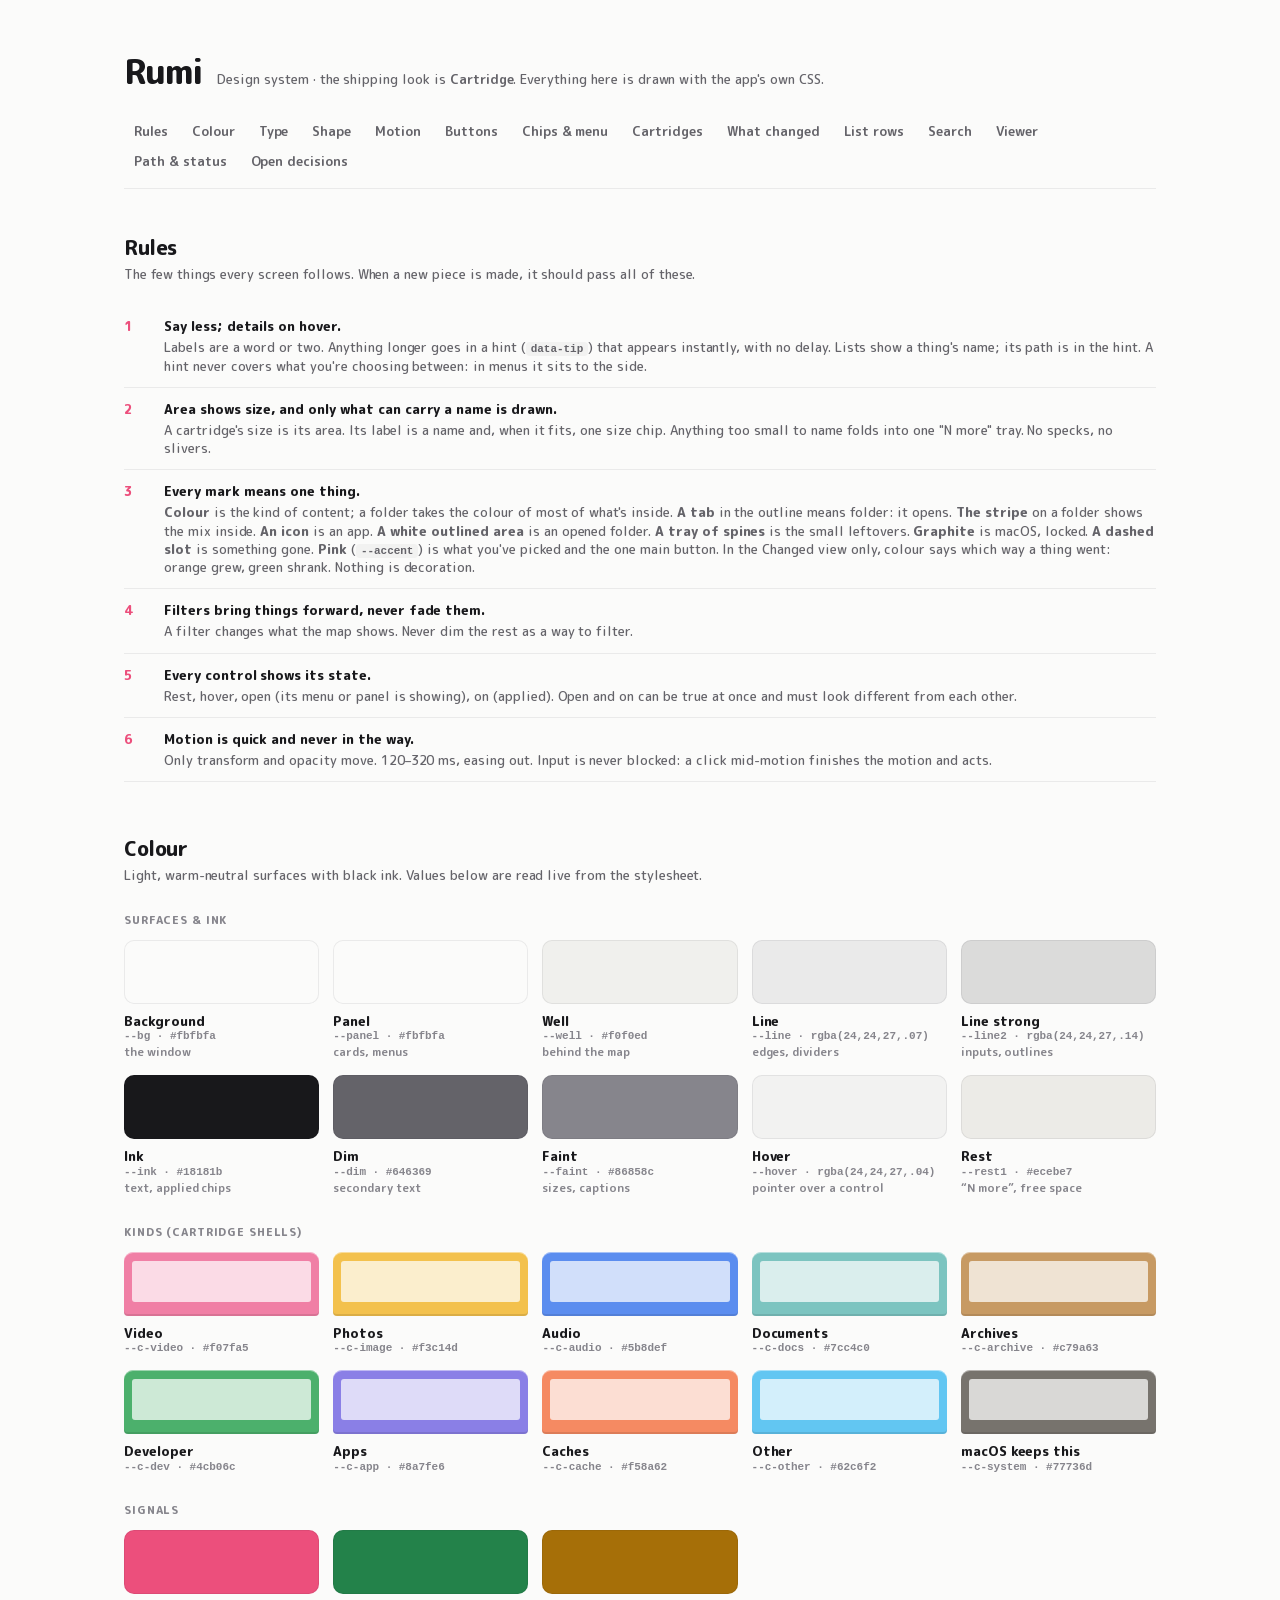
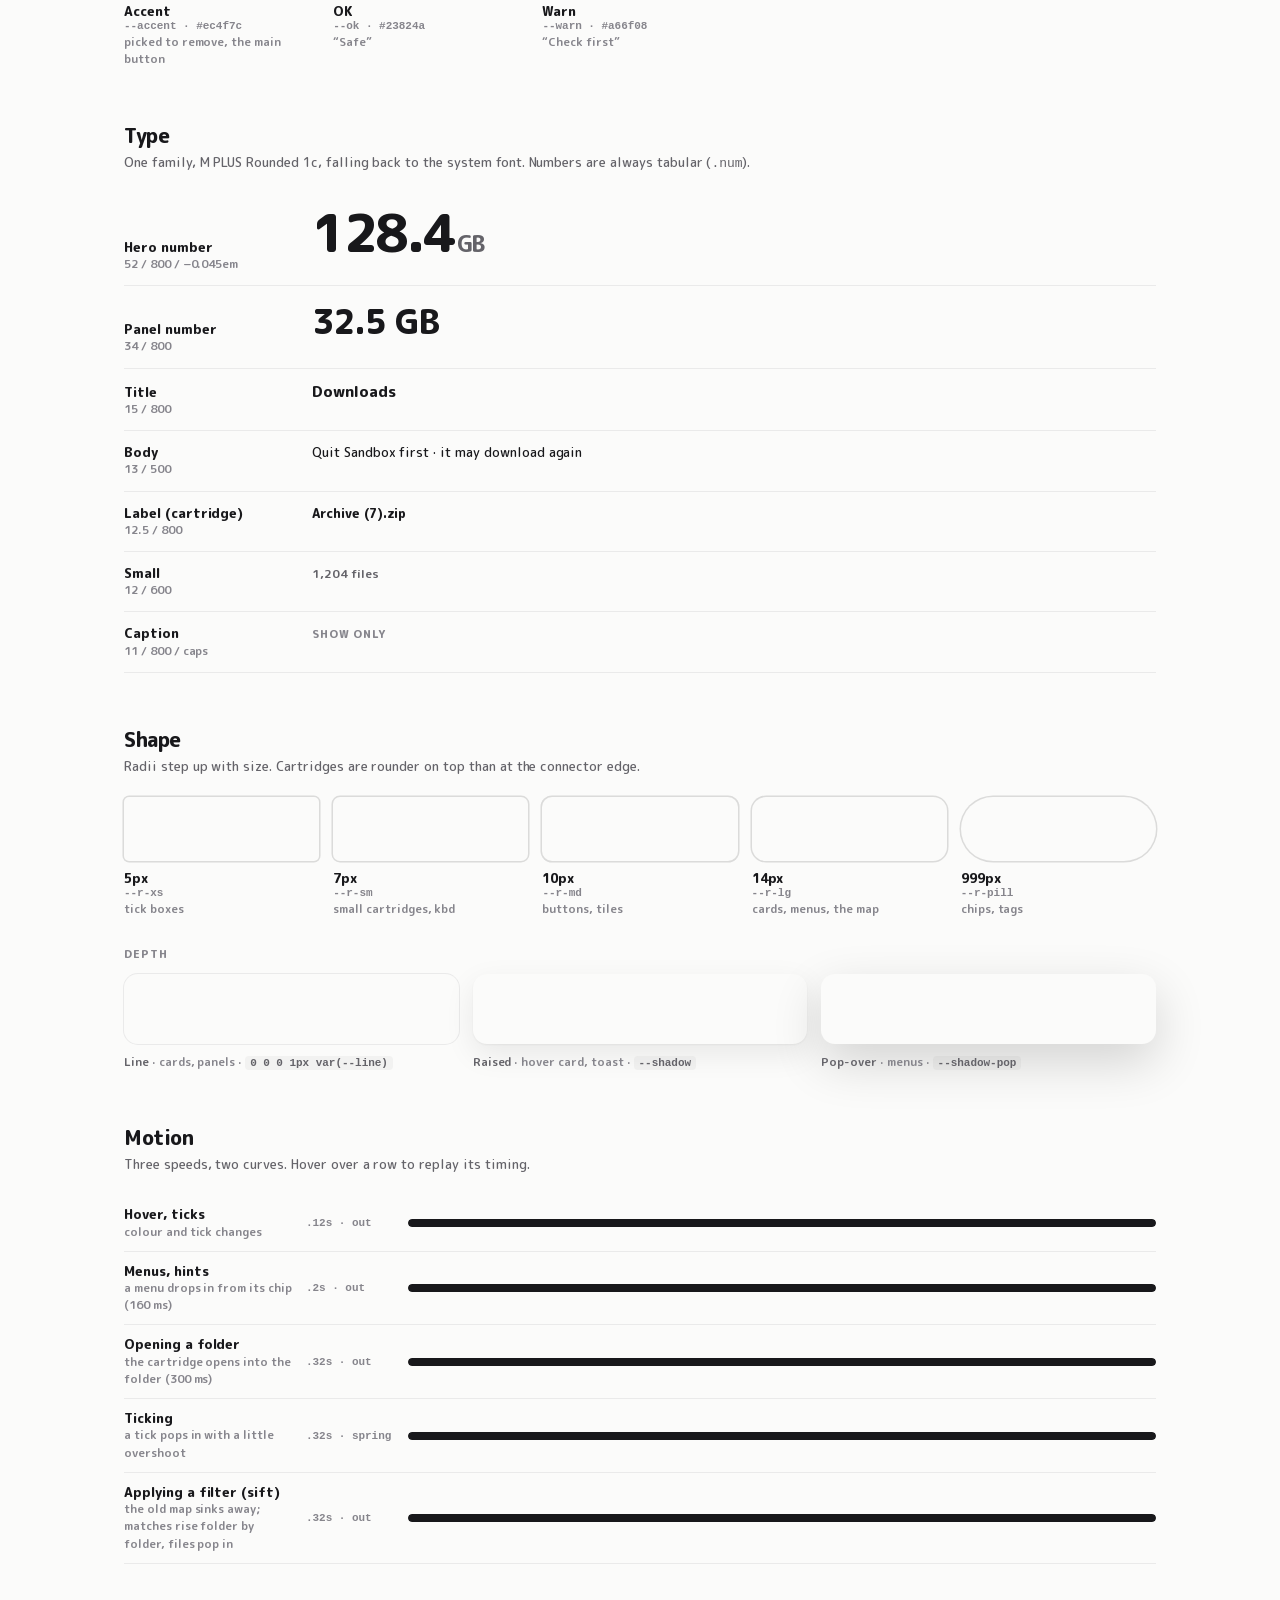
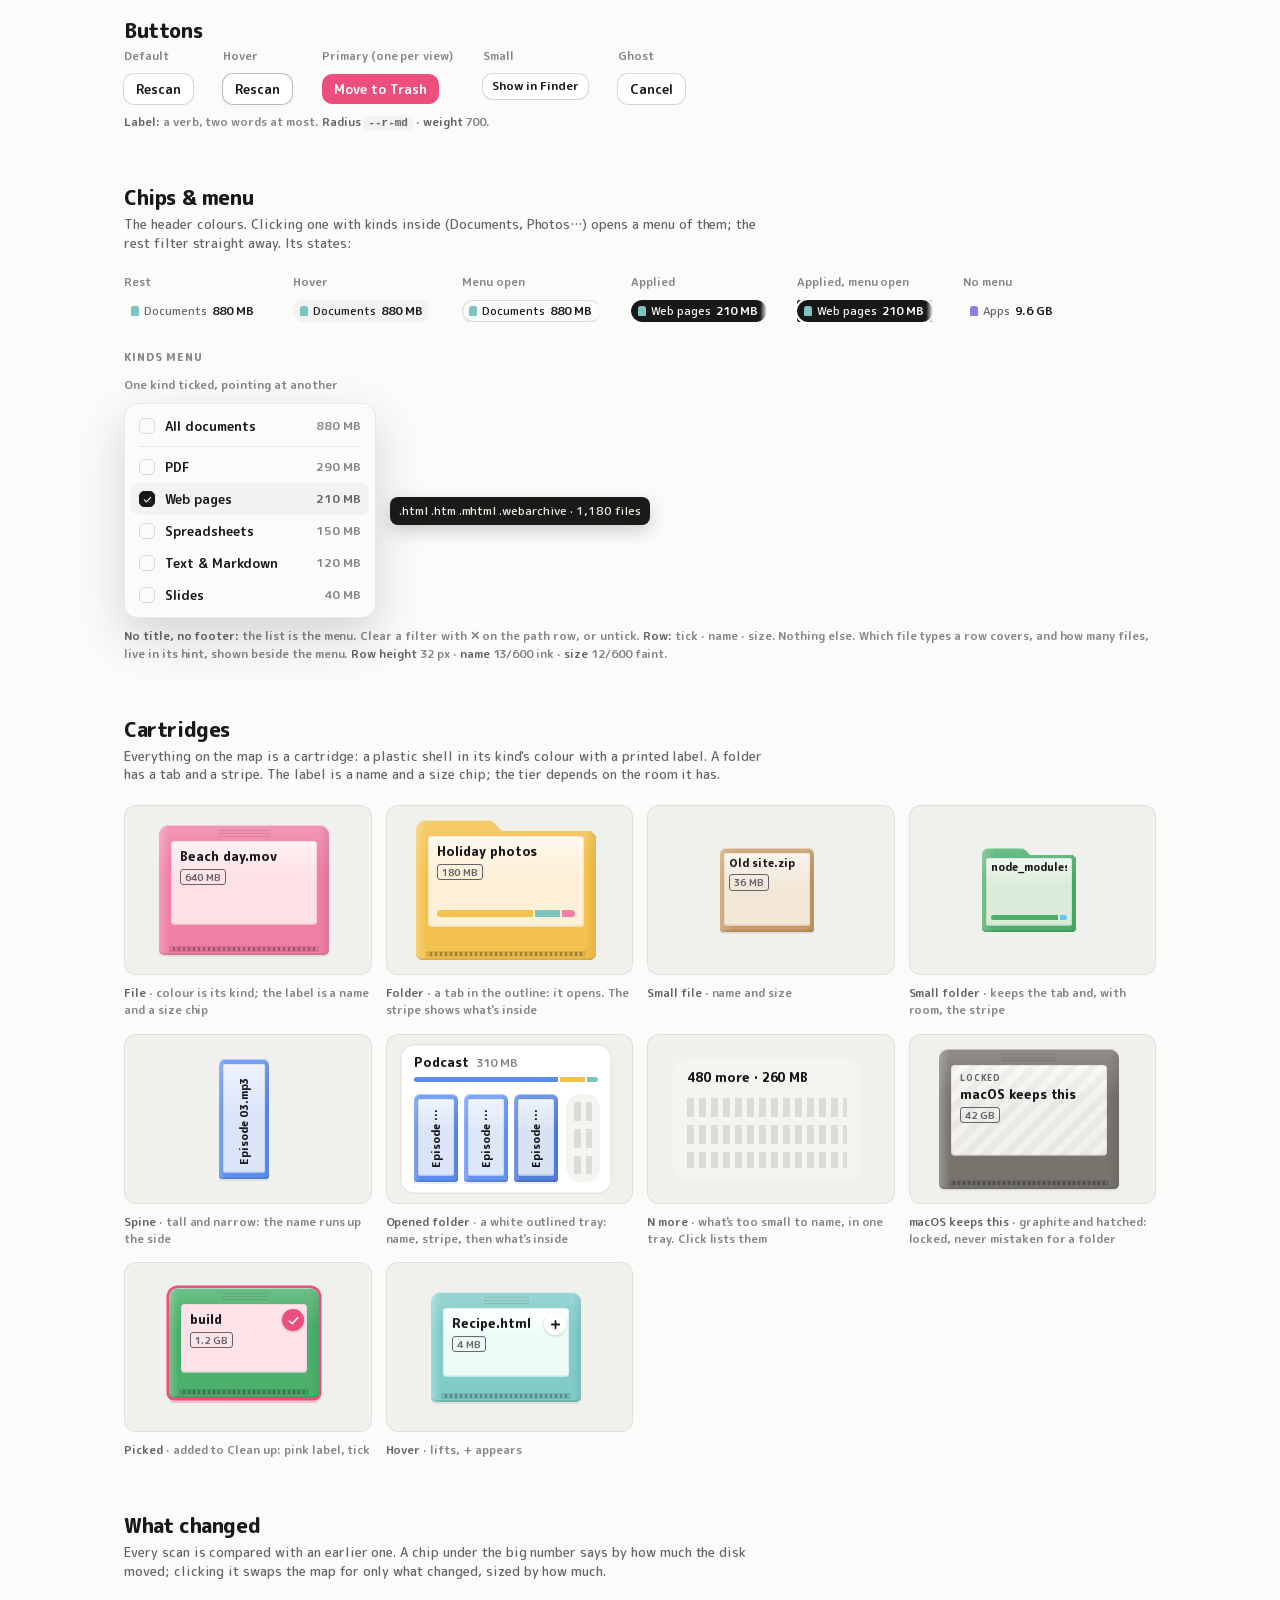
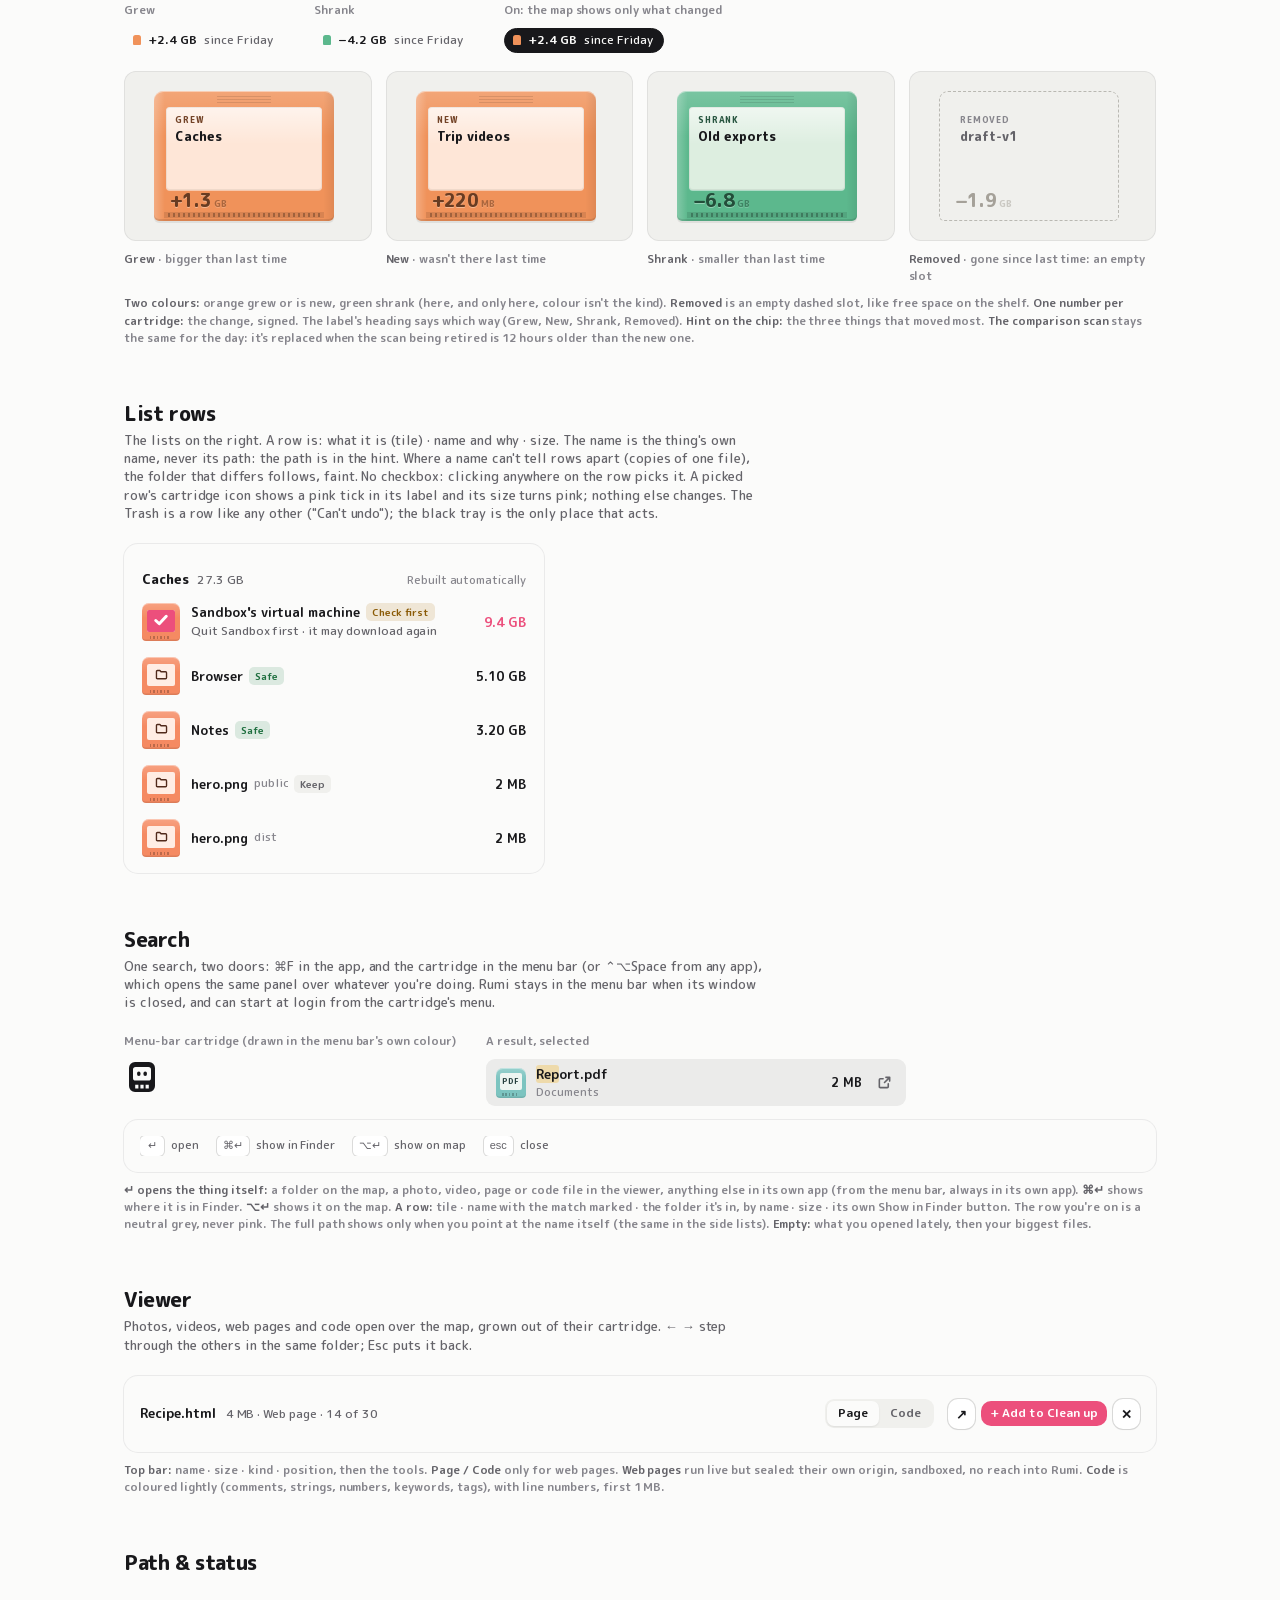
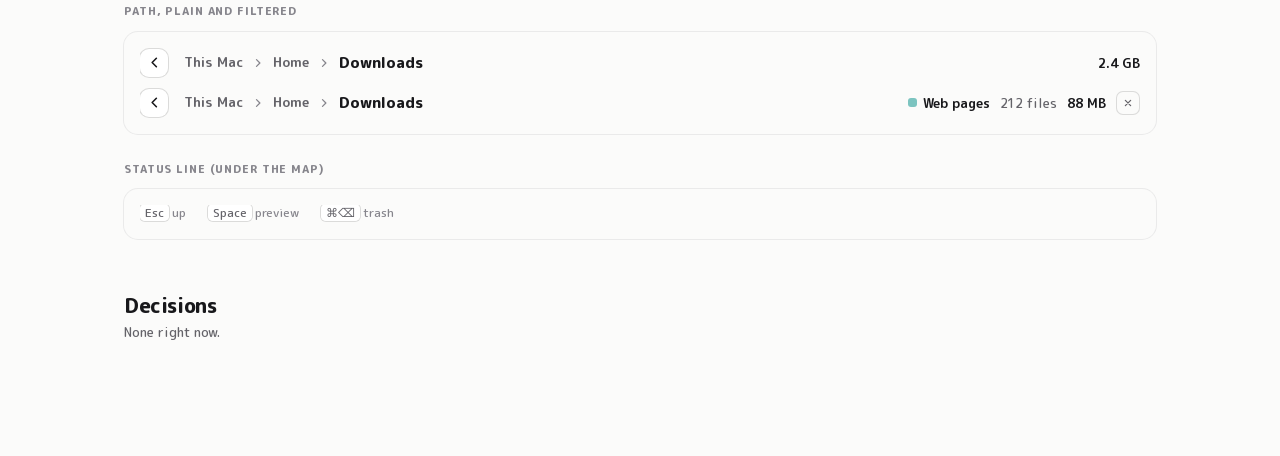
==== commit e5d961d6: "Search from anywhere" ====
--- a/web/design-system.html
+++ b/web/design-system.html
@@ -56,7 +56,7 @@
 <body>
 <div class="ds">
   <div class="ds-top"><h1>Rumi</h1><p>Design system · the shipping look is <b>Cartridge</b>. Everything here is drawn with the app's own CSS.</p></div>
-  <nav class="ds-nav"><a href="#rules">Rules</a><a href="#colour">Colour</a><a href="#type">Type</a><a href="#shape">Shape</a><a href="#motion">Motion</a><a href="#buttons">Buttons</a><a href="#chips">Chips &amp; menu</a><a href="#cartridges">Cartridges</a><a href="#changed">What changed</a><a href="#rows">List rows</a><a href="#viewer">Viewer</a><a href="#nav">Path &amp; status</a><a href="#open">Open decisions</a></nav>
+  <nav class="ds-nav"><a href="#rules">Rules</a><a href="#colour">Colour</a><a href="#type">Type</a><a href="#shape">Shape</a><a href="#motion">Motion</a><a href="#buttons">Buttons</a><a href="#chips">Chips &amp; menu</a><a href="#cartridges">Cartridges</a><a href="#changed">What changed</a><a href="#rows">List rows</a><a href="#search">Search</a><a href="#viewer">Viewer</a><a href="#nav">Path &amp; status</a><a href="#open">Open decisions</a></nav>
 
   <section class="ds-s" id="rules">
     <h2>Rules</h2>
@@ -150,6 +150,19 @@
     <h2>List rows</h2>
     <p class="lead">The lists on the right. A row is: what it is (tile) · name and why · size. The name is the thing's own name, never its path: the path is in the hint. Where a name can't tell rows apart (copies of one file), the folder that differs follows, faint. No checkbox: clicking anywhere on the row picks it. A picked row's cartridge icon shows a pink tick in its label and its size turns pink; nothing else changes. The Trash is a row like any other ("Can't undo"); the black tray is the only place that acts.</p>
     <div class="pane-demo" id="rows-demo"></div>
+  </section>
+
+  <section class="ds-s" id="search">
+    <h2>Search</h2>
+    <p class="lead">One search, two doors: ⌘F in the app, and the cartridge in the menu bar (or ⌃⌥Space from any app), which opens the same panel over whatever you're doing. Rumi stays in the menu bar when its window is closed, and can start at login from the cartridge's menu.</p>
+    <div class="states">
+      <div class="state"><span class="lab">Menu-bar cartridge (drawn in the menu bar's own colour)</span>
+        <svg viewBox="0 0 18 18" width="36" height="36" style="display:block"><path fill-rule="evenodd" fill="currentColor" d="M5.5 1.5h7a3 3 0 0 1 3 3v9a3 3 0 0 1-3 3h-7a3 3 0 0 1-3-3v-9a3 3 0 0 1 3-3zM5.8 4h6.4a1.3 1.3 0 0 1 1.3 1.3v4.2a1.3 1.3 0 0 1-1.3 1.3H5.8a1.3 1.3 0 0 1-1.3-1.3V5.3A1.3 1.3 0 0 1 5.8 4zM5.6 12.9h1.6v1.9H5.6zM8.2 12.9h1.6v1.9H8.2zM10.8 12.9h1.6v1.9h-1.6z"/><ellipse cx="7.4" cy="7.35" rx=".9" ry="1.15" fill="currentColor"/><ellipse cx="10.6" cy="7.35" rx=".9" ry="1.15" fill="currentColor"/></svg></div>
+      <div class="state"><span class="lab">A result, selected</span>
+        <div style="width:420px"><div class="fr sel"><span class="tile" style="--c:var(--c-docs)">PDF</span><div class="fm"><b data-tip="~/Documents/Report.pdf"><mark>Rep</mark>ort.pdf</b><small>Documents</small></div><span class="num">2 MB</span><button class="ffind" data-tip="Show in Finder · ⌘↵"><svg class="i" viewBox="0 0 16 16"><path d="M9.5 2.5h4v4M13.5 2.5 8 8M12 9.5v3c0 .6-.4 1-1 1H3.5c-.6 0-1-.4-1-1V5c0-.6.4-1 1-1h3"/></svg></button></div></div></div>
+    </div>
+    <div class="card-ds" style="margin-top:14px"><div class="ffoot" style="border:0;padding:0"><span><kbd>↵</kbd> open</span><span><kbd>⌘↵</kbd> show in Finder</span><span><kbd>⌥↵</kbd> show on map</span><span><kbd>esc</kbd> close</span></div></div>
+    <div class="spec"><b>↵ opens the thing itself:</b> a folder on the map, a photo, video, page or code file in the viewer, anything else in its own app (from the menu bar, always in its own app). <b>⌘↵</b> shows where it is in Finder. <b>⌥↵</b> shows it on the map. <b>A row:</b> tile · name with the match marked · the folder it's in, by name · size · its own Show in Finder button. The row you're on is a neutral grey, never pink. The full path shows only when you point at the name itself (the same in the side lists). <b>Empty:</b> what you opened lately, then your biggest files.</div>
   </section>
 
   <section class="ds-s" id="viewer">
--- a/web/app.css
+++ b/web/app.css
@@ -225,7 +225,7 @@
 .tip .s { font-size: 20px; font-weight: 680; letter-spacing: -.02em; line-height: 1.15; }
 .tip .p { grid-column: 1 / 3; margin-top: 8px; color: var(--faint); word-break: break-all; }
 .tip .k { grid-column: 1 / 3; color: var(--dim); }
-.insp { position: fixed; z-index: 35; width: 300px; background: var(--panel); color: var(--ink); border: 1px solid var(--line); border-radius: 16px; padding: 14px; box-shadow: var(--shadow); }
+.insp { position: fixed; z-index: 35; width: 336px; background: var(--panel); color: var(--ink); border: 1px solid var(--line); border-radius: 16px; padding: 14px; box-shadow: var(--shadow); }
 .insp[hidden] { display: none; }
 .insp .ih { display: grid; grid-template-columns: 48px 1fr auto; gap: 12px; align-items: center; }
 .insp .ih .tile { width: 48px; height: 48px; border-radius: 10px; }
@@ -235,8 +235,9 @@
 .insp .x:hover { background: var(--hover); color: var(--ink); }
 .insp .m { margin-top: 12px; color: var(--dim); font-size: 12px; }
 .insp .p { margin-top: 4px; color: var(--faint); font-size: 11.5px; word-break: break-all; }
-.insp .a { display: grid; grid-template-columns: 1fr 1fr; gap: 8px; margin-top: 14px; }
-.insp .a .btn { justify-content: center; white-space: nowrap; font-size: 12.5px; }
+/* the two buttons are equal halves that end at the card's padding; one that says more than its half takes what it needs */
+.insp .a { display: flex; gap: 8px; margin-top: 14px; }
+.insp .a .btn { flex: 1 1 0; min-width: max-content; justify-content: center; white-space: nowrap; font-size: 12.5px; }
 .welcome { background: var(--panel); border-radius: 24px; padding: 34px 36px 28px; width: min(500px, 92vw); box-shadow: 0 0 0 1px var(--line), 0 30px 80px rgba(0,0,0,.14); }
 .welcome .shelf { display: flex; gap: 8px; align-items: flex-end; height: 64px; margin-bottom: 22px; padding-bottom: 4px; box-shadow: inset 0 -3px 0 var(--line2); }
 .welcome .shelf i { width: 40px; height: 54px; border-radius: 7px 7px 3px 3px; position: relative; background: var(--c); box-shadow: inset 0 -2px 0 rgba(0,0,0,.12), inset 0 1px 0 rgba(255,255,255,.4); }
@@ -257,23 +258,30 @@
   box-shadow: 0 0 0 1px var(--line), 0 30px 80px rgba(0,0,0,.18); padding: 8px; display: flex; flex-direction: column; max-height: calc(100vh - 150px); }
 .fin { display: flex; align-items: center; gap: 12px; padding: 10px 12px 12px; border-bottom: 1px solid var(--line); }
 .fin svg.i { width: 19px; height: 19px; color: var(--dim); }
-.find .fin input { flex: 1; min-width: 0; -webkit-appearance: none; appearance: none; border: 0 !important; outline: none !important; box-shadow: none !important; background: none !important; padding: 0 !important; border-radius: 0;
+.find .fin input, body.quick .fin input { flex: 1; min-width: 0; -webkit-appearance: none; appearance: none; border: 0 !important; outline: none !important; box-shadow: none !important; background: none !important; padding: 0 !important; border-radius: 0;
   font-family: inherit; font-size: 19px; font-weight: 500; line-height: 1.3; color: var(--ink); letter-spacing: -.01em; }
 .fin input::placeholder { color: var(--faint); }
 .fin span { font-size: 12px; color: var(--faint); white-space: nowrap; }
 .flist { overflow: auto; padding: 4px 0; min-height: 60px; }
 .fh { color: var(--faint); font-size: 11px; font-weight: 650; letter-spacing: .04em; text-transform: uppercase; padding: 10px 10px 4px; }
-.fr { display: grid; grid-template-columns: 30px 1fr auto; gap: 10px; align-items: center; padding: 6px 10px; border-radius: 9px; cursor: default; }
-.fr.sel { background: color-mix(in srgb, var(--accent) 11%, transparent); }
+.fr { display: grid; grid-template-columns: 30px 1fr auto 26px; gap: 10px; align-items: center; padding: 6px 8px 6px 10px; border-radius: 9px; cursor: default; }
+/* the row you're on (pointer or arrow keys) is a neutral grey: pink is only for what you've picked to remove */
+.fr.sel { background: rgba(24,24,27,.065); }
+.fr .ffind { width: 26px; height: 26px; border: 0; border-radius: 7px; background: none; padding: 0; display: grid; place-items: center; color: var(--faint); }
+.fr.sel .ffind { color: var(--dim); }
+.fr .ffind:hover { background: #fff; color: var(--ink); box-shadow: 0 0 0 1px var(--line2); }
 .fr .tile { width: 30px; height: 30px; border-radius: 7px; font-size: 8px; }
 .fr .fm { min-width: 0; }
-.fr b { font-weight: 600; display: block; white-space: nowrap; overflow: hidden; text-overflow: ellipsis; }
+.fr b { font-weight: 600; display: block; width: fit-content; max-width: 100%; white-space: nowrap; overflow: hidden; text-overflow: ellipsis; }
 .fr mark { background: color-mix(in srgb, var(--c-image) 40%, transparent); color: inherit; border-radius: 3px; }
 .fr small { display: block; color: var(--faint); font-size: 11.5px; white-space: nowrap; overflow: hidden; text-overflow: ellipsis; direction: rtl; text-align: left; }
 .fr > .num { font-weight: 650; font-size: 12.5px; }
 .fnone { padding: 26px 10px; text-align: center; color: var(--dim); }
-.ffoot { display: flex; gap: 16px; color: var(--faint); font-size: 11.5px; padding: 9px 10px 3px; border-top: 1px solid var(--line); }
-.ffoot kbd { font: 11px -apple-system, sans-serif; border: 1px solid var(--line2); border-radius: 5px; padding: 0 5px; margin-right: 3px; }
+/* the keys row: even space above and below, each key a box of one height with its sign centred */
+.ffoot { display: flex; align-items: center; gap: 18px; color: var(--dim); font-size: 11.5px; line-height: 1; padding: 10px 12px 4px; border-top: 1px solid var(--line); }
+.ffoot span { display: inline-flex; align-items: center; gap: 7px; }
+.ffoot kbd { display: inline-grid; place-items: center; height: 20px; min-width: 24px; padding: 0 6px; box-sizing: border-box; font: 500 11px/1 -apple-system, sans-serif; color: var(--dim);
+  background: #fff; border: 0; border-radius: 5px; box-shadow: 0 0 0 1px var(--line2); }
 .kpop { position: fixed; z-index: 24; width: 252px; background: var(--panel); border: 1px solid var(--line); border-radius: 14px; box-shadow: var(--shadow-pop); padding: 6px;
   transform-origin: 24px 0; animation: kpop-in .16s var(--ease-out); }
 .kpop[hidden] { display: none; }
--- a/web/styles.css
+++ b/web/styles.css
@@ -506,7 +506,7 @@
 .b.locked .lbl .hl .more { border-top: 0; color: var(--faint); font-weight: 600; padding-top: 8px; }
 
 /* ---------- copy pass (Nov 11): less on screen, details on hover ---------- */
-.hint { position: fixed; z-index: 60; pointer-events: none; max-width: 280px; padding: 6px 9px; border-radius: 8px; background: #1b1a18; color: #f1efea;
+.hint { position: fixed; z-index: 60; pointer-events: none; max-width: min(340px, calc(100vw - 16px)); overflow-wrap: anywhere; padding: 6px 9px; border-radius: 8px; background: #1b1a18; color: #f1efea;
   font-size: 12px; line-height: 1.35; box-shadow: 0 6px 18px rgba(0,0,0,.18); }
 .hint[hidden] { display: none; }
 @media (prefers-color-scheme: dark) { .hint { background: #f1efea; color: #1b1a18; } }
@@ -629,3 +629,12 @@
 
 /* macOS keeps this: graphite, so it can't be read as a folder */
 [data-style="cartridge"] .b.locked .bigsz { color: #eceae5; text-shadow: none; }
+
+/* ==========================================================================
+   Search from anywhere (Nov 16): the menu-bar panel. The same search box, filling its own small window.
+   ========================================================================== */
+body.quick { display: block; background: var(--panel); overflow: hidden; }
+body.quick .fbox { position: static; transform: none; width: 100%; height: 100vh; max-height: none; border-radius: 0; box-shadow: none; }
+body.quick .flist { flex: 1; }
+body.quick .ffoot { padding-bottom: 2px; }
+.ffoot { white-space: nowrap; overflow: hidden; flex-shrink: 0; }
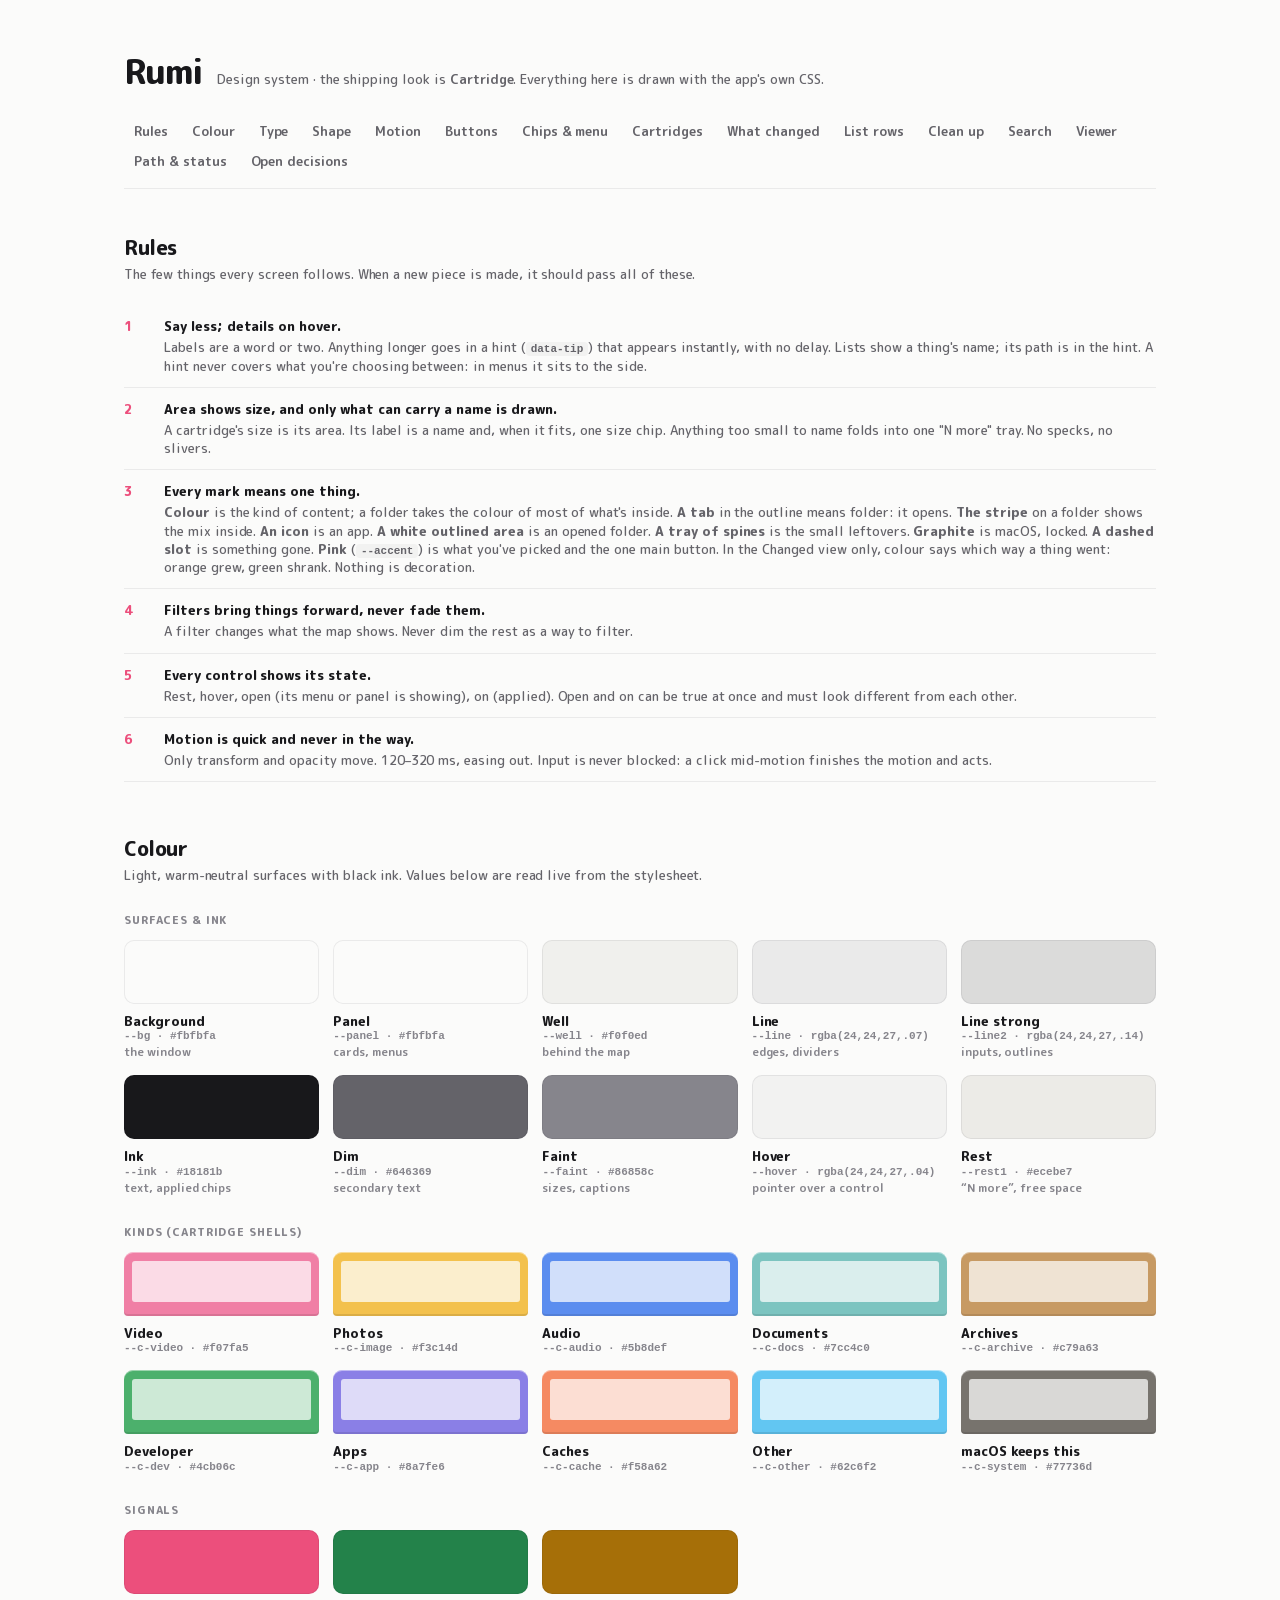
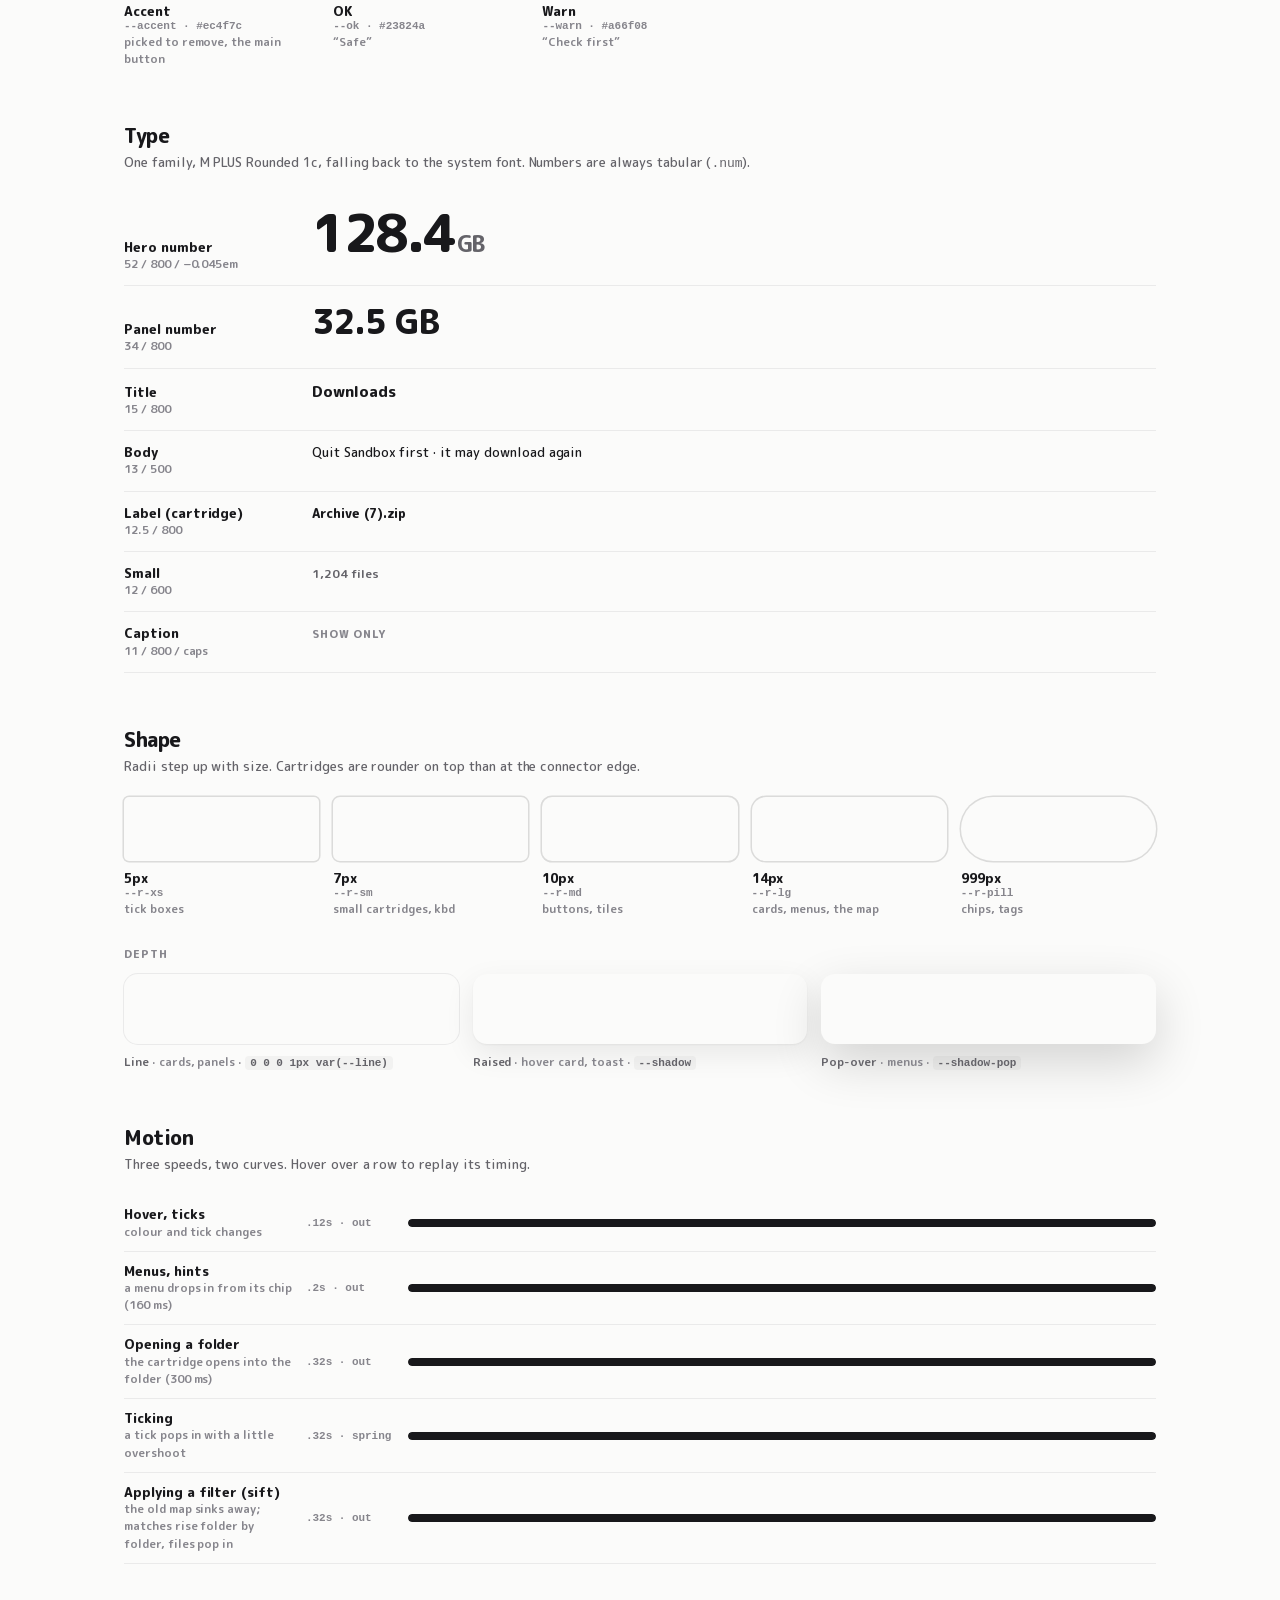
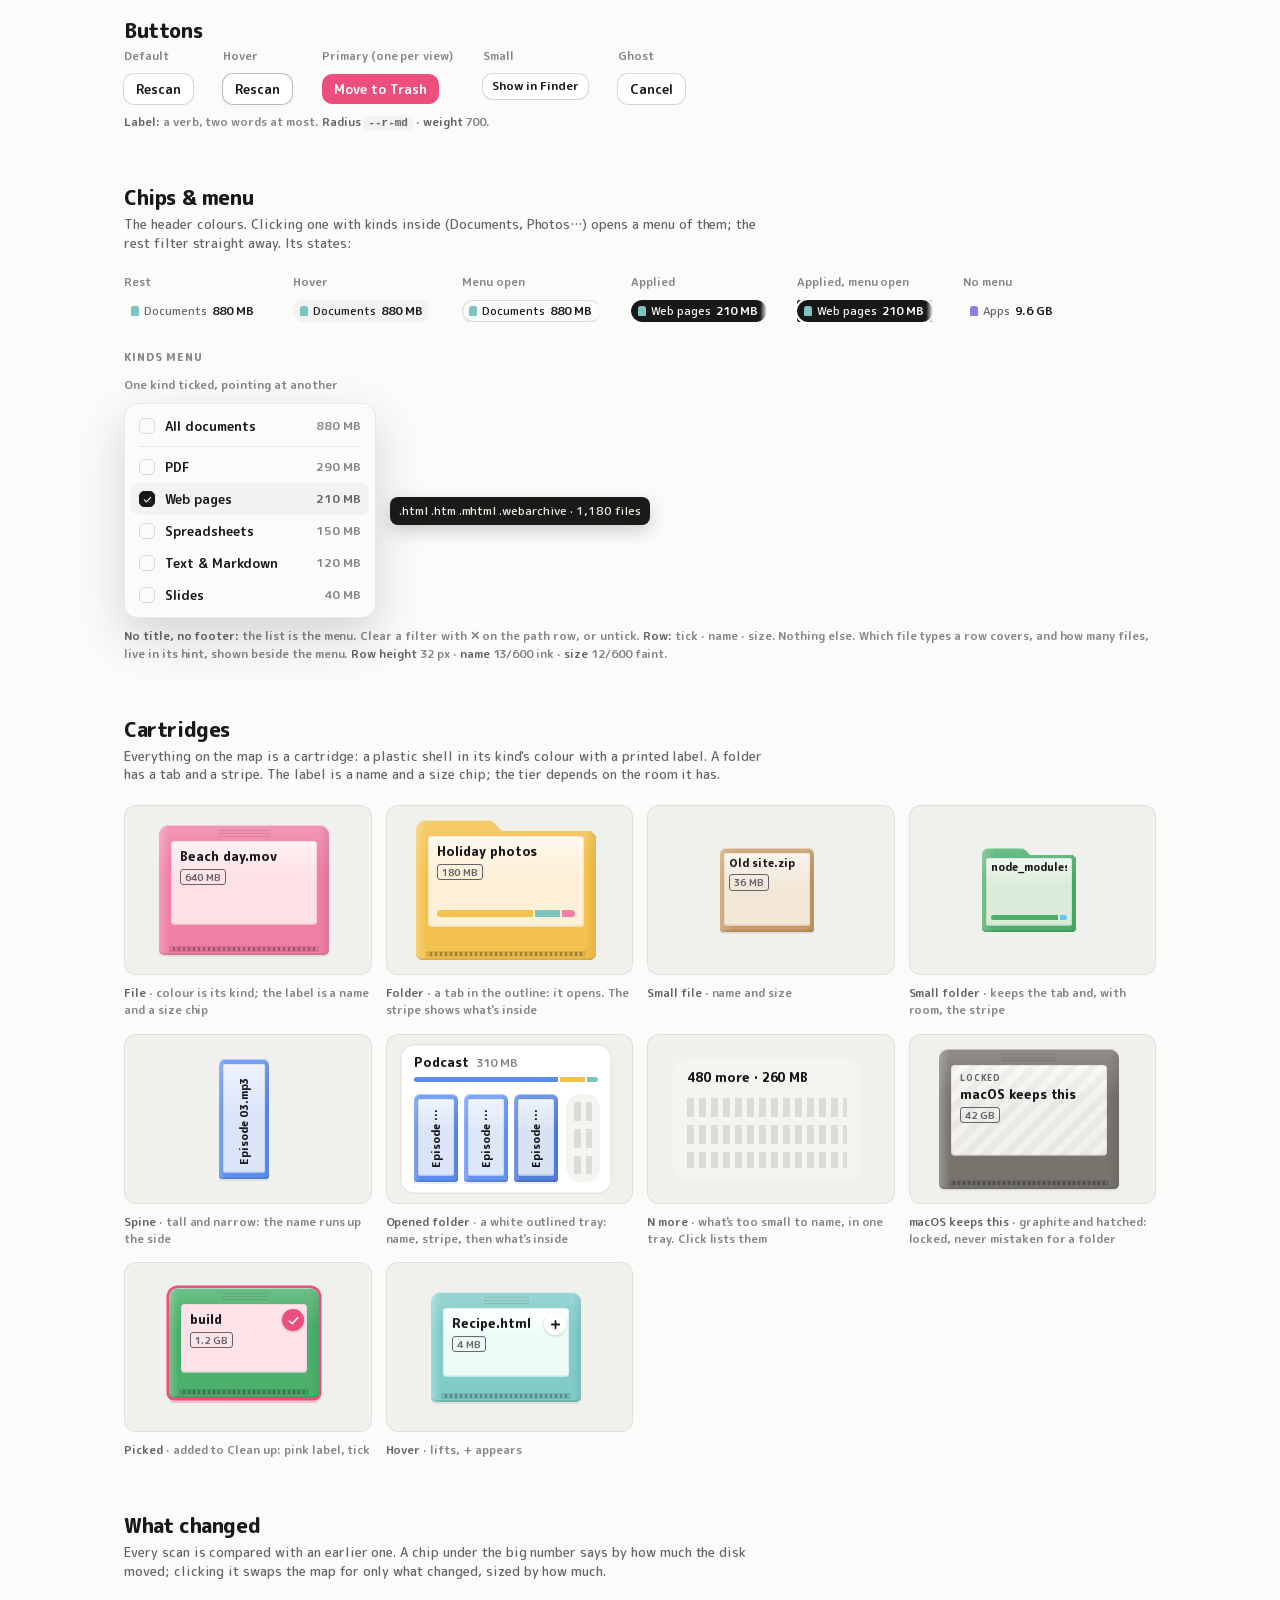
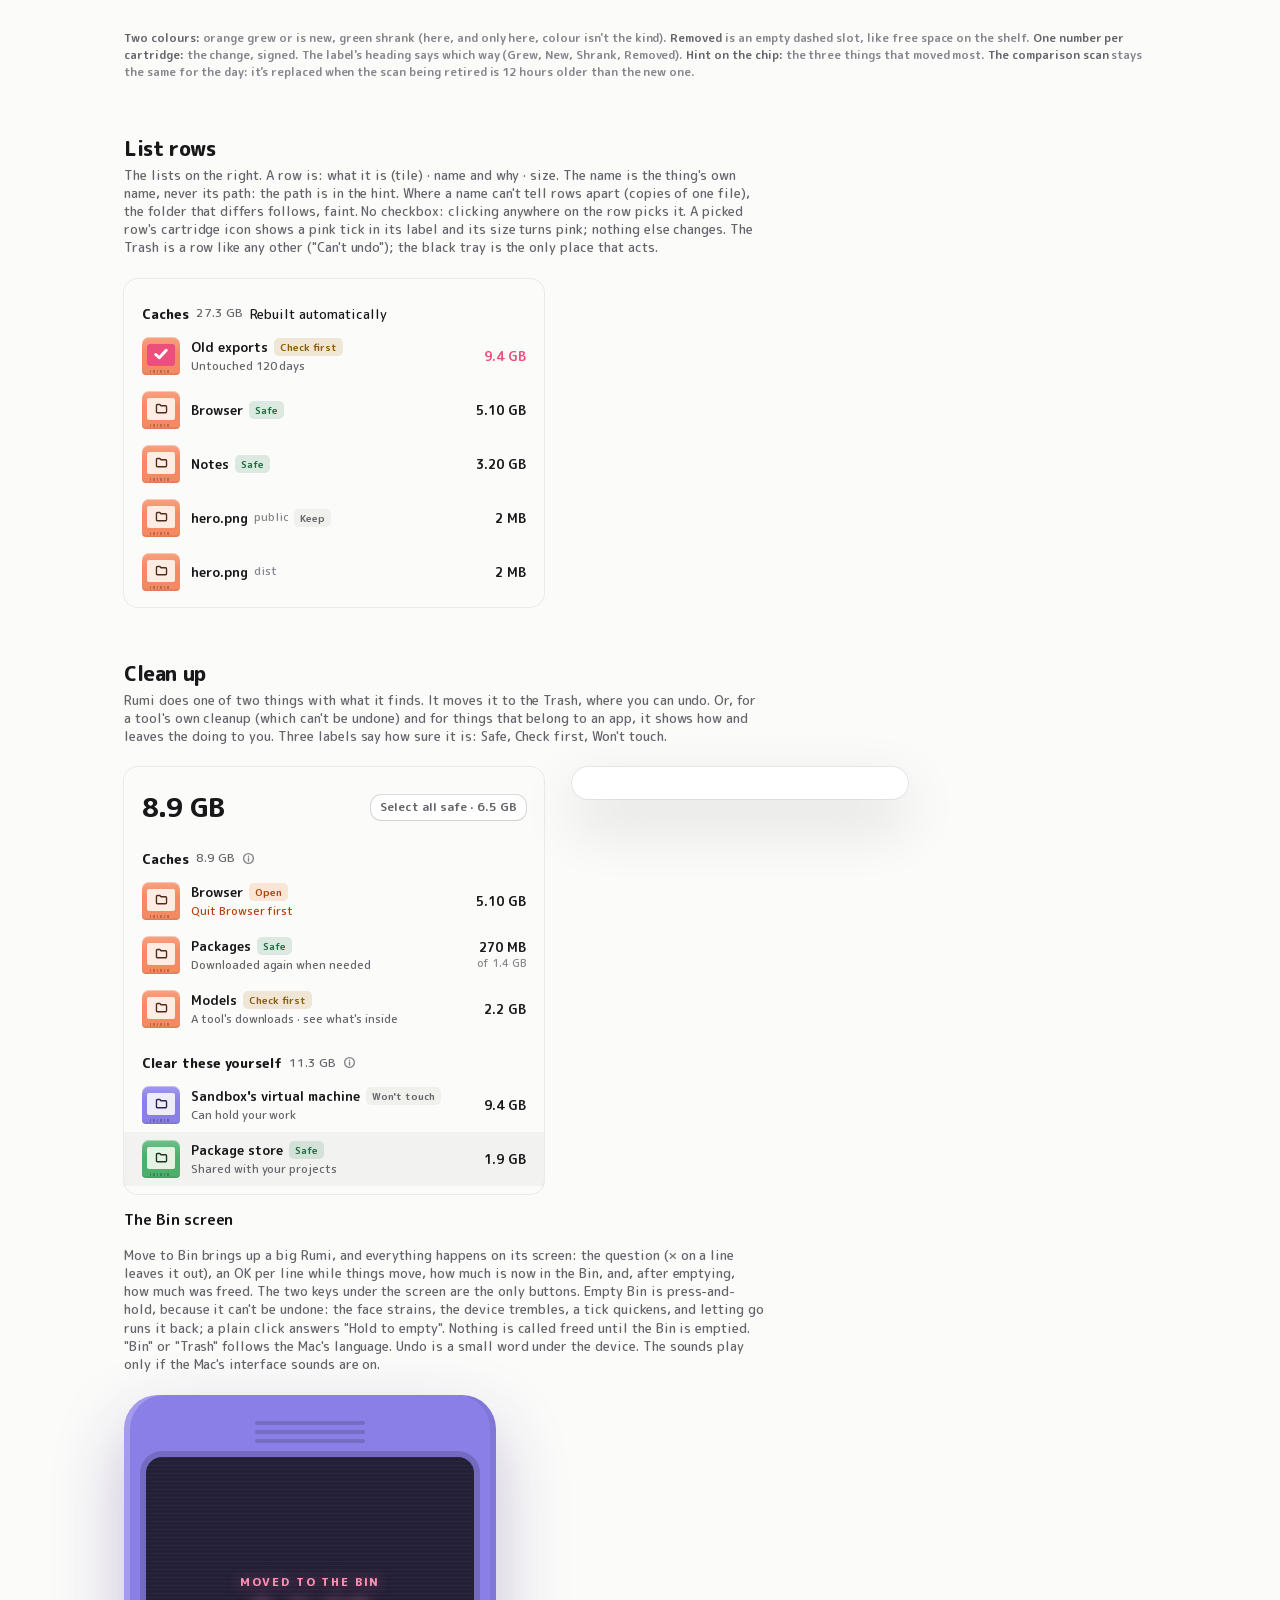
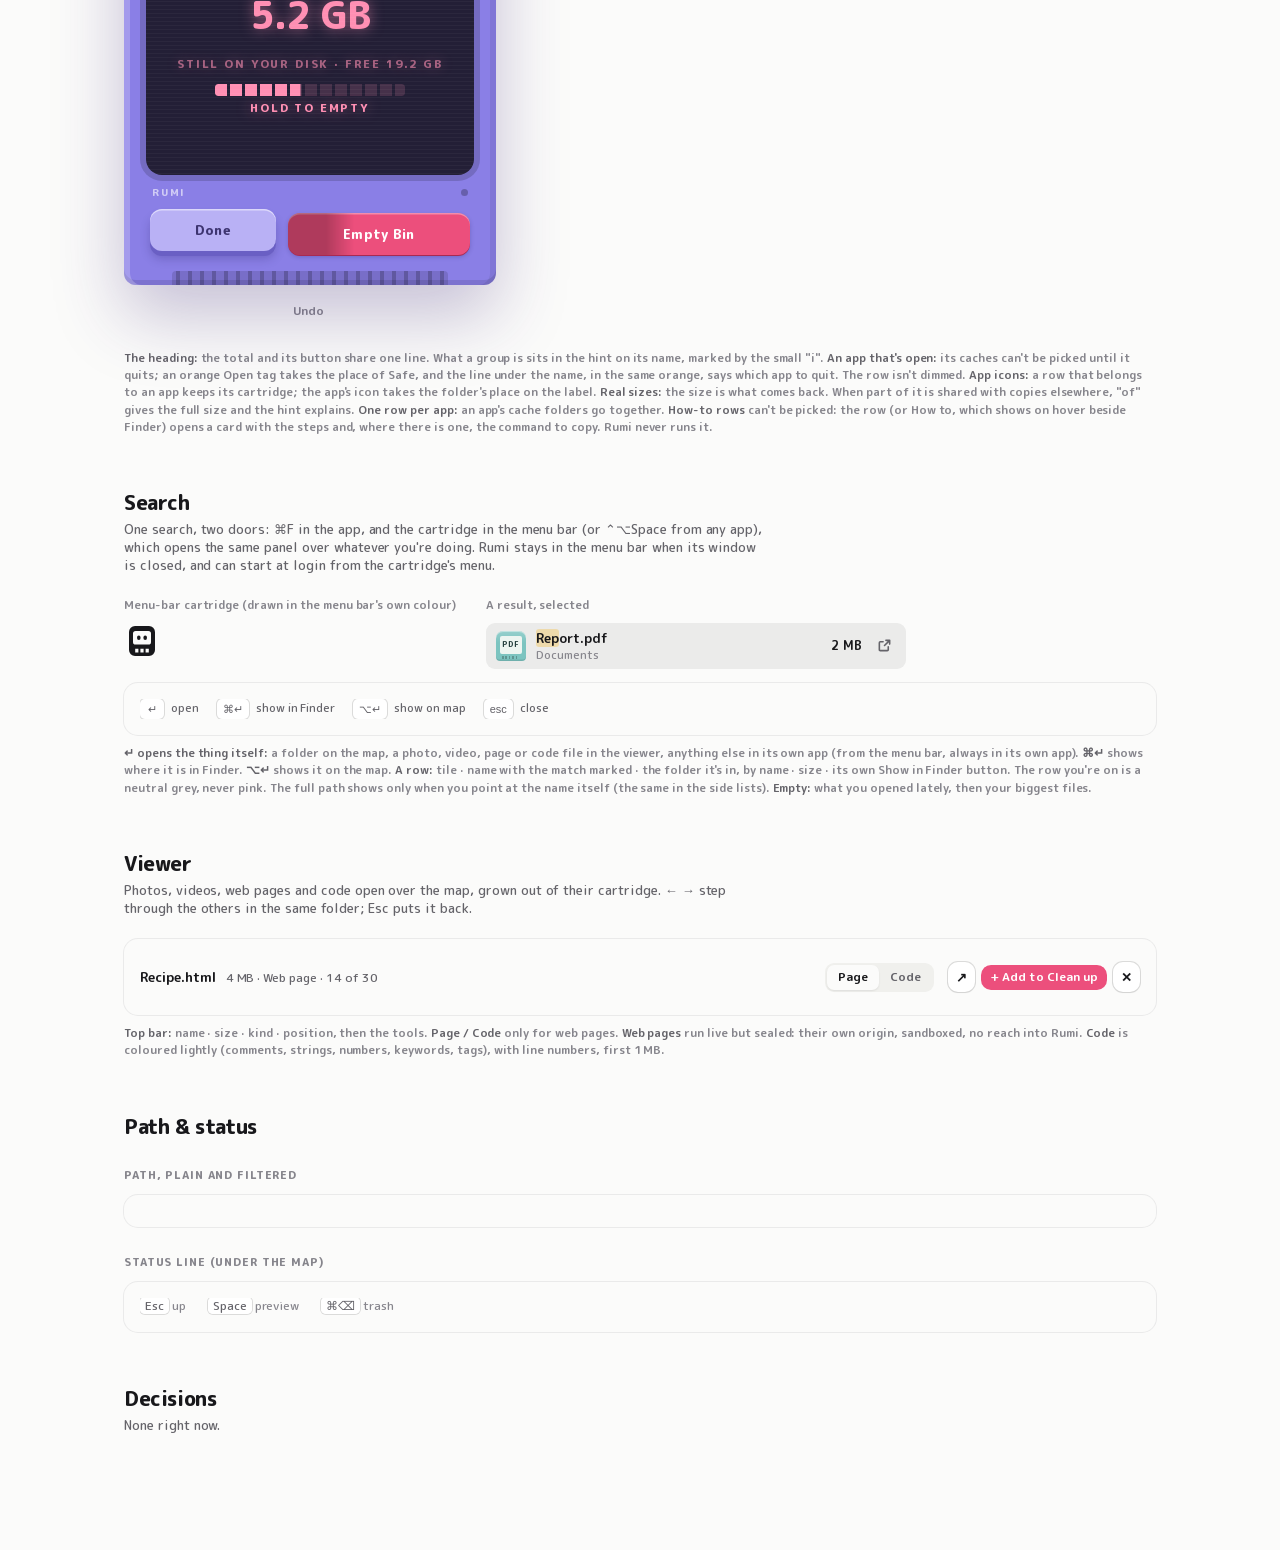
==== commit 3306059b: "Clean up, honestly" ====
--- a/web/design-system.html
+++ b/web/design-system.html
@@ -56,7 +56,7 @@
 <body>
 <div class="ds">
   <div class="ds-top"><h1>Rumi</h1><p>Design system · the shipping look is <b>Cartridge</b>. Everything here is drawn with the app's own CSS.</p></div>
-  <nav class="ds-nav"><a href="#rules">Rules</a><a href="#colour">Colour</a><a href="#type">Type</a><a href="#shape">Shape</a><a href="#motion">Motion</a><a href="#buttons">Buttons</a><a href="#chips">Chips &amp; menu</a><a href="#cartridges">Cartridges</a><a href="#changed">What changed</a><a href="#rows">List rows</a><a href="#search">Search</a><a href="#viewer">Viewer</a><a href="#nav">Path &amp; status</a><a href="#open">Open decisions</a></nav>
+  <nav class="ds-nav"><a href="#rules">Rules</a><a href="#colour">Colour</a><a href="#type">Type</a><a href="#shape">Shape</a><a href="#motion">Motion</a><a href="#buttons">Buttons</a><a href="#chips">Chips &amp; menu</a><a href="#cartridges">Cartridges</a><a href="#changed">What changed</a><a href="#rows">List rows</a><a href="#cleanup">Clean up</a><a href="#search">Search</a><a href="#viewer">Viewer</a><a href="#nav">Path &amp; status</a><a href="#open">Open decisions</a></nav>
 
   <section class="ds-s" id="rules">
     <h2>Rules</h2>
@@ -152,6 +152,34 @@
     <div class="pane-demo" id="rows-demo"></div>
   </section>
 
+  <section class="ds-s" id="cleanup">
+    <h2>Clean up</h2>
+    <p class="lead">Rumi does one of two things with what it finds. It moves it to the Trash, where you can undo. Or, for a tool's own cleanup (which can't be undone) and for things that belong to an app, it shows how and leaves the doing to you. Three labels say how sure it is: Safe, Check first, Won't touch.</p>
+    <div class="grid" style="grid-template-columns: 420px 336px; gap: 28px; align-items: start">
+      <div class="pane-demo" id="clean-demo"></div>
+      <div class="insp" id="how-demo" style="position: static; animation: none"></div>
+    </div>
+    <h3>The Bin screen</h3>
+    <p class="lead">Move to Bin brings up a big Rumi, and everything happens on its screen: the question (× on a line leaves it out), an OK per line while things move, how much is now in the Bin, and, after emptying, how much was freed. The two keys under the screen are the only buttons. Empty Bin is press-and-hold, because it can't be undone: the face strains, the device trembles, a tick quickens, and letting go runs it back; a plain click answers "Hold to empty". Nothing is called freed until the Bin is emptied. "Bin" or "Trash" follows the Mac's language. Undo is a small word under the device. The sounds play only if the Mac's interface sounds are on.</p>
+    <div class="binbox" style="justify-items: start; margin: 0 0 26px">
+      <div class="sc">
+        <div class="sc-ridges"><i></i><i></i><i></i></div>
+        <div class="sc-screen"><div class="sc-in">
+          <div class="sc-face" id="bin-demo-face"></div>
+          <div class="sc-l">Moved to the Bin</div><div class="sc-big num">5.2 GB</div>
+          <div class="sc-disk" id="bin-demo-disk"></div>
+          <div class="sc-l dim">Still on your disk · free <b class="num">19.2 GB</b></div>
+          <div class="sc-meter"><em style="transform: translateX(-55%)"></em></div><div class="sc-l">Hold to empty</div>
+        </div></div>
+        <div class="sc-foot"><span>RUMI</span><i class="sc-led"></i></div>
+        <div class="sc-keys"><button class="key k-b"><span class="lbl">Done</span></button><button class="key k-a holding"><em style="transform: translateX(-55%)"></em><span class="lbl">Empty Bin</span></button></div>
+        <div class="sc-teeth"></div>
+      </div>
+      <button class="sc-undo" style="margin-left: 160px">Undo</button>
+    </div>
+    <div class="spec"><b>The heading:</b> the total and its button share one line. What a group is sits in the hint on its name, marked by the small "i". <b>An app that's open:</b> its caches can't be picked until it quits; an orange Open tag takes the place of Safe, and the line under the name, in the same orange, says which app to quit. The row isn't dimmed. <b>App icons:</b> a row that belongs to an app keeps its cartridge; the app's icon takes the folder's place on the label. <b>Real sizes:</b> the size is what comes back. When part of it is shared with copies elsewhere, "of" gives the full size and the hint explains. <b>One row per app:</b> an app's cache folders go together. <b>How-to rows</b> can't be picked: the row (or How to, which shows on hover beside Finder) opens a card with the steps and, where there is one, the command to copy. Rumi never runs it.</div>
+  </section>
+
   <section class="ds-s" id="search">
     <h2>Search</h2>
     <p class="lead">One search, two doors: ⌘F in the app, and the cartridge in the menu bar (or ⌃⌥Space from any app), which opens the same panel over whatever you're doing. Rumi stays in the menu bar when its window is closed, and can start at login from the cartridge's menu.</p>
@@ -191,6 +219,7 @@
 </div>
 
 <div class="hint" id="hint" hidden></div>
+<script src="/rumi.js"></script>
 <script>
 const css = v => getComputedStyle(document.documentElement).getPropertyValue(v).trim();
 const $ = id => document.getElementById(id);
@@ -269,11 +298,29 @@
 const tile = c => `<span class="tile" style="--c:var(--c-${c})">${FOLDER}</span>`;
 const row = (t, tag, why, size, on, tip) => `<div class="row" style="${on ? "" : ""}"><input type="checkbox" ${on ? "checked" : ""}>${tile("cache")}<div class="nm" data-tip="${tip || ""}"><div class="t"><span class="tt">${t}</span>${tag}</div>${why ? `<div class="why">${why}</div>` : ""}</div><div class="sz num">${size}</div></div>`;
 $("rows-demo").innerHTML = `<div class="grp"><span class="t">Caches</span><span class="s num">27.3 GB</span><span class="d">Rebuilt automatically</span></div>`
-  + row("Sandbox's virtual machine", `<span class="tag review">Check first</span>`, "Quit Sandbox first · it may download again", "9.4 GB", true)
+  + row("Old exports", `<span class="tag review">Check first</span>`, "Untouched 120 days", "9.4 GB", true)
   + row("Browser", `<span class="tag safe">Safe</span>`, "", "5.10 GB", false, "~/Library/Caches/Browser")
   + row("Notes", `<span class="tag safe">Safe</span>`, "", "3.20 GB", false, "~/Library/Caches/com.example.notes")
   + row("hero.png", `<span class="in">public</span><span class="tag keep">Keep</span>`, "", "2 MB", false, "~/Projects/site/public/hero.png")
   + row("hero.png", `<span class="in">dist</span>`, "", "2 MB", false, "~/Projects/site/dist/hero.png");
+
+// Clean up: rows for an open app, a shared size and a how-to, and the how-to card
+const ICON = { lock: `<svg class="i lk" viewBox="0 0 16 16"><rect x="3.5" y="7" width="9" height="6.5" rx="1.5"/><path d="M5.5 7V5a2.5 2.5 0 0 1 5 0v2"/></svg>`,
+  finder: `<svg class="i" viewBox="0 0 16 16"><path d="M9.5 2.5h4v4M13.5 2.5 8 8M12 9.5v3c0 .6-.4 1-1 1H3.5c-.6 0-1-.4-1-1V5c0-.6.4-1 1-1h3"/></svg>` };
+const INFO = `<svg class="i" viewBox="0 0 16 16" style="width:13px;height:13px"><circle cx="8" cy="8" r="6"/><path d="M8 7.3v3.7M8 5.2v.1"/></svg>`;
+$("clean-demo").innerHTML = `<div class="intro"><span class="bignum num" data-tip="What Rumi can move to the Trash">8.9 GB</span><div class="btns"><button class="btn small">Select all safe · 6.5 GB</button></div></div>`
+  + `<div class="grp" data-tip="Apps rebuild these by themselves when they need them"><span class="t">Caches</span><span class="s num">8.9 GB</span><span class="info">${INFO}</span></div>`
+  + `<div class="row locked isopen" data-tip="Quit Browser, then this can go">${tile("cache")}<div class="nm"><div class="t"><span class="tt">Browser</span><span class="tag open">Open</span></div><div class="why">Quit Browser first</div></div><div class="sz num">5.10 GB</div></div>`
+  + `<div class="row"><input type="checkbox">${tile("cache")}<div class="nm"><div class="t"><span class="tt">Packages</span><span class="tag safe">Safe</span></div><div class="why">Downloaded again when needed</div></div><div class="sz num" data-tip="Uses 1.4 GB. 1.1 GB is shared with copies elsewhere, so removing this frees 270 MB">270 MB<small>of 1.4 GB</small></div></div>`
+  + `<div class="row"><input type="checkbox">${tile("cache")}<div class="nm"><div class="t"><span class="tt">Models</span><span class="tag review">Check first</span></div><div class="why">A tool's downloads · see what's inside</div></div><div class="sz num">2.2 GB</div></div>`
+  + `<div class="grp" data-tip="Rumi won't clear these itself. Each one shows the steps"><span class="t">Clear these yourself</span><span class="s num">11.3 GB</span><span class="info">${INFO}</span></div>`
+  + `<div class="row nochk how">${tile("app")}<div class="nm"><div class="t"><span class="tt">Sandbox's virtual machine</span><span class="tag keep">Won't touch</span></div><div class="why">Can hold your work</div></div><div class="sz num">9.4 GB</div><div class="hov"><button>${INFO}How to</button><button>${ICON.finder}Finder</button></div></div>`
+  + `<div class="row nochk how inspected">${tile("dev")}<div class="nm"><div class="t"><span class="tt">Package store</span><span class="tag safe">Safe</span></div><div class="why">Shared with your projects</div></div><div class="sz num">1.9 GB</div><div class="hov"><button>${INFO}How to</button><button>${ICON.finder}Finder</button></div></div>`;
+$("bin-demo-face").innerHTML = Rumi.face("happy", 84);
+$("bin-demo-disk").innerHTML = Array.from({ length: 26 }, (_, i) => `<i class="${i < 22 ? "dk-u" : i < 23 ? "dk-b" : ""}"></i>`).join("");
+$("how-demo").innerHTML = `<div class="ih">${tile("dev")}<div style="min-width:0"><div class="n">Package store</div><div class="s num">1.9 GB</div></div><button class="x" aria-label="Close"><svg class="i" viewBox="0 0 16 16"><path d="M4 4l8 8M12 4l-8 8"/></svg></button></div>
+  <ol class="steps"><li>Run this in Terminal.<div class="cmd"><code>tool store prune</code><button class="btn small">Copy</button></div></li><li>It removes packages no project uses. It can't be undone.</li></ol>
+  <div class="a"><button class="btn">${ICON.finder}Show in Finder</button></div>`;
 
 // what changed: the since chip and the four cartridges of the Changed view
 const since = (cls, col, amt) => `<button class="chip ${cls}" style="margin:0"><i style="background:var(${col})"></i><b class="num">${amt}</b> since Friday</button>`;
--- a/web/app.css
+++ b/web/app.css
@@ -149,7 +149,6 @@
 .grp { padding: 18px 18px 6px; display: flex; align-items: baseline; gap: 8px; }
 .grp .t { font-weight: 650; font-size: 13px; }
 .grp .s { color: var(--dim); font-size: 12px; }
-.grp .d { color: var(--faint); font-size: 11.5px; margin-left: auto; }
 .row { display: grid; grid-template-columns: 20px 38px 1fr auto; gap: 0 11px; padding: 8px 18px; align-items: center; position: relative; cursor: pointer; }
 .row:hover { background: var(--hover); }
 .row.nochk { grid-template-columns: 38px 1fr auto; cursor: default; }
@@ -208,11 +207,6 @@
 .modal { background: var(--panel); border: 1px solid var(--line); border-radius: 20px; padding: 28px 30px; width: min(480px, 92vw); box-shadow: var(--shadow); }
 .modal h2 { margin: 0 0 6px; font-size: 19px; letter-spacing: -.02em; }
 .modal p { margin: 0 0 16px; color: var(--dim); }
-.modal ul { margin: 0 0 18px; padding: 0; list-style: none; max-height: 240px; overflow: auto; border-top: 1px solid var(--line); }
-.modal li { display: grid; grid-template-columns: 28px 1fr auto; gap: 10px; align-items: center; padding: 7px 0; border-bottom: 1px solid var(--line); font-size: 12.5px; }
-.modal li .tile { width: 28px; height: 28px; border-radius: 7px; font-size: 8px; }
-.modal li span { overflow: hidden; text-overflow: ellipsis; white-space: nowrap; direction: rtl; text-align: left; }
-.modal .acts { display: flex; justify-content: flex-end; gap: 8px; }
 .scan { text-align: center; width: min(520px, 92vw); }
 .scan h2 { margin: 0; font-size: 15px; font-weight: 600; color: var(--dim); }
 .scan .count { font-size: 44px; font-weight: 700; letter-spacing: -.04em; margin: 4px 0 2px; }
--- a/web/styles.css
+++ b/web/styles.css
@@ -285,10 +285,6 @@
 .row.keeprow .lock { color: var(--ok); }
 .warnline { color: var(--warn); font-weight: 600; font-size: 12px; margin: 6px 0 0; }
 .modal .warnline { margin: -4px 0 12px; font-size: 13px; }
-.modal .note { color: var(--dim); font-size: 12px; margin: 10px 0 0; }
-#cf-list li .tag { font-style: normal; margin-left: auto; }
-#cf-list li .rm { border: 0; background: none; color: var(--faint); padding: 2px; border-radius: 5px; display: grid; place-items: center; margin-left: 6px; }
-#cf-list li .rm:hover { color: var(--ink); background: var(--hover); }
 .toast .btn.ghost { color: #f1efea; box-shadow: none; background: transparent; }
 .linkish { border: 0; background: none; padding: 0; margin-left: auto; color: inherit; font: inherit; text-decoration: underline; text-decoration-color: var(--line2); text-underline-offset: 3px; }
 .linkish:hover { color: var(--ink); }
@@ -510,9 +506,6 @@
   font-size: 12px; line-height: 1.35; box-shadow: 0 6px 18px rgba(0,0,0,.18); }
 .hint[hidden] { display: none; }
 @media (prefers-color-scheme: dark) { .hint { background: #f1efea; color: #1b1a18; } }
-#cf-list li { grid-template-columns: 28px 1fr auto auto auto; }
-.intro .info { display: inline-grid; place-items: center; vertical-align: -2px; color: var(--faint); margin-left: 2px; cursor: default; }
-.intro .info:hover { color: var(--ink); }
 .status .linkish { display: inline-flex; align-items: center; gap: 5px; }
 .status .linkish svg.i { width: 12px; height: 12px; }
 .hrow { align-items: center; padding: 9px 0; }
@@ -556,8 +549,6 @@
 .row .t .tag.long { flex: 0 8 auto; min-width: 26px; overflow: hidden; text-overflow: ellipsis; white-space: nowrap; }
 .row .nm { cursor: default; }
 .fr small { direction: ltr; }
-#cf-list li span { direction: ltr; }
-#cf-list li span em { font-style: normal; color: var(--faint); margin-left: 8px; font-size: 12px; }
 
 /* ==========================================================================
    Review picks (Nov 15): what each mark means, readable-only map, name + chip labels, one-line header.
@@ -638,3 +629,112 @@
 body.quick .flist { flex: 1; }
 body.quick .ffoot { padding-bottom: 2px; }
 .ffoot { white-space: nowrap; overflow: hidden; flex-shrink: 0; }
+
+/* ---------- Clean up: what Rumi can do with each thing (v1.3) ---------- */
+.tag.keep { color: var(--dim); }
+/* a how-to row: can't be picked; the whole row opens the card that says how */
+.row.how { cursor: pointer; }
+/* a row whose app is running: an orange Open tag, and the line under the name in the same orange */
+.tag.open, [data-style="cartridge"] .tag.open { background: color-mix(in srgb, #f97316 16%, transparent); color: #b4410a; }
+.row.isopen .why { color: #b4410a; }
+.row.inspected { background: var(--hover); }
+/* the how-to card: numbered steps, and the command to copy under the step that uses it */
+.insp .steps { margin: 14px 0 0; padding-left: 18px; display: grid; gap: 8px; font-size: 12.5px; color: var(--ink); }
+.insp .steps li::marker { color: var(--faint); font-weight: 700; }
+.insp .cmd { display: flex; align-items: center; gap: 8px; margin-top: 6px; background: var(--well); border-radius: 9px; padding: 6px 6px 6px 10px; }
+.insp .cmd code { flex: 1; min-width: 0; font: 12px ui-monospace, SFMono-Regular, Menlo, monospace; overflow-wrap: anywhere; user-select: text; -webkit-user-select: text; }
+.insp .a:has(.btn:only-child) { justify-content: flex-start; }
+.insp .a .btn:only-child { flex: none; }
+
+
+/* ---------- side panel headings (Nov 17): the total and its button share one line; what a group is sits in a hint ---------- */
+.intro { display: flex; align-items: center; gap: 8px; padding: 14px 18px 6px; min-height: 34px; }
+.intro .bignum { display: inline; margin: 0; cursor: default; }
+.intro .btns { margin: 0 0 0 auto; }
+.grp { align-items: center; gap: 7px; cursor: default; }
+.grp .info { display: grid; place-items: center; color: var(--faint); }
+.grp:hover .info { color: var(--ink); }
+/* a row that belongs to an app: once its icon is on the cartridge's label, the folder under it goes */
+.tile:has(img.app.ok) > svg { display: none; }
+.row .why { font-size: 11.5px; }
+
+/* ---------- the Bin screen: a big Rumi whose screen asks, moves, and says what was freed (Nov 17) ----------
+   Everything that moves is a transform or an opacity, so it stays smooth over the blurred window behind. */
+.binbox { display: grid; justify-items: center; }
+.sc { width: 372px; padding: 26px 22px 0; border-radius: 34px 34px 12px 12px; background: #8a7fe6; position: relative; will-change: transform;
+  box-shadow: inset 6px 0 0 rgba(255,255,255,.22), inset -6px 0 0 rgba(0,0,0,.07), inset 0 -5px 0 rgba(0,0,0,.1), 0 30px 70px rgba(60,40,120,.28); }
+.sc-ridges { display: grid; gap: 5px; justify-content: center; margin-bottom: 14px; }
+.sc-ridges i { width: 110px; height: 4px; border-radius: 2px; background: rgba(0,0,0,.15); }
+.sc-screen { background: #231f36; border-radius: 16px; height: 318px; overflow: hidden; position: relative; box-shadow: 0 0 0 6px rgba(0,0,0,.16); color: #ff8fb3; }
+.sc-screen::after { content: ""; position: absolute; inset: 0; pointer-events: none; background: repeating-linear-gradient(rgba(255,255,255,.04) 0 1px, transparent 1px 4px); }
+.sc-in { height: 100%; display: grid; align-content: center; justify-items: center; gap: 4px; padding: 0 22px; text-align: center; will-change: transform; text-shadow: 0 0 14px rgba(255,143,179,.55); }
+.sc-in > * { animation: sc-in .4s cubic-bezier(.2,.9,.3,1) backwards; }
+.sc-in > :nth-child(2) { animation-delay: .25s; } .sc-in > :nth-child(3) { animation-delay: .4s; } .sc-in > :nth-child(4) { animation-delay: .55s; }
+.sc-in > :nth-child(5) { animation-delay: .7s; } .sc-in > :nth-child(n+6) { animation-delay: .85s; }
+.sc-face { height: 50px; margin-bottom: 4px; transform-origin: 50% 60%; will-change: transform; }
+.sc-l { font-size: 11.5px; font-weight: 800; letter-spacing: .16em; text-transform: uppercase; }
+.sc-l b { font-weight: 800; }
+.sc-l.dim { opacity: .6; }
+.sc-l.small { letter-spacing: .04em; text-transform: none; max-width: 100%; overflow-wrap: anywhere; }
+.sc-l.blink { margin-top: 2px; animation: sc-in .4s .85s backwards, sc-blink 1.2s 1.4s steps(2, jump-none) infinite; }
+.sc-l.warn, .sc-l .warn, .sc-row.care span { color: #ffc46b; text-shadow: 0 0 12px rgba(255,196,107,.5); }
+.sc-big { font-size: 38px; font-weight: 800; letter-spacing: -.02em; line-height: 1.1; }
+.sc-in .ok, .sc-in.done .sc-face { color: #7ee2a8; text-shadow: 0 0 14px rgba(126,226,168,.55); }
+/* the list: every line can be left out with its × (shown on hover); while moving, each gets its OK */
+.sc-list { width: 100%; display: grid; gap: 1px; margin: 6px 0 4px; max-height: 108px; overflow-y: auto; scrollbar-width: none; }
+.sc-list::-webkit-scrollbar { display: none; }
+.sc-row { display: flex; align-items: baseline; gap: 8px; font-size: 11.5px; font-weight: 800; letter-spacing: .06em; text-transform: uppercase; padding: 2px 6px; border-radius: 4px; }
+.sc-row span { flex: 1; text-align: left; white-space: nowrap; overflow: hidden; text-overflow: ellipsis; }
+.sc-x { border: 0; background: none; color: inherit; font: inherit; width: 14px; padding: 0; opacity: 0; cursor: pointer; }
+.sc-row:hover { background: rgba(255,143,179,.12); } .sc-row:hover .sc-x, .sc-x:focus-visible { opacity: .85; }
+.sc-in.busy .sc-x { display: none; }
+.sc-in.busy .sc-row::after { content: "··"; width: 22px; text-align: right; opacity: .5; }
+.sc-in.busy .sc-row.ok::after { content: "OK"; opacity: 1; color: #7ee2a8; text-shadow: 0 0 10px rgba(126,226,168,.6); }
+.sc-in.busy .sc-row.no::after { content: "NO"; opacity: 1; color: #ffc46b; }
+/* the disk in blocks: used, the Bin (blinking, then popping free), free */
+.sc-disk { display: flex; gap: 2px; margin: 8px 0 4px; }
+.sc-disk i { width: 8px; height: 12px; border-radius: 1.5px; box-shadow: inset 0 0 0 1.5px rgba(255,143,179,.35); }
+.sc-disk i.dk-u { background: rgba(255,143,179,.38); box-shadow: none; }
+.sc-disk i.dk-b { background: #ff8fb3; box-shadow: 0 0 8px rgba(255,143,179,.8); animation: sc-blink 1s steps(2, jump-none) infinite; }
+.sc-in.done .sc-disk i.dk-b { animation: none; }
+.sc-disk i.dk-b.pop { background: none; box-shadow: inset 0 0 0 1.5px #7ee2a8, 0 0 8px rgba(126,226,168,.7); animation: sc-pop .35s cubic-bezier(.3,1.6,.4,1); }
+/* the hold meter fills in blocks */
+.sc-meter { width: 190px; height: 12px; border-radius: 3px; background: rgba(255,143,179,.16); overflow: hidden; margin-top: 8px;
+  -webkit-mask: repeating-linear-gradient(90deg, #000 0 12px, #0000 12px 15px); mask: repeating-linear-gradient(90deg, #000 0 12px, #0000 12px 15px); }
+.sc-meter em { display: block; height: 100%; background: #ff8fb3; transform: translateX(-100%); will-change: transform; }
+.sc-foot { display: flex; justify-content: space-between; align-items: center; padding: 10px 6px 4px; color: rgba(255,255,255,.6); font-size: 10px; font-weight: 800; letter-spacing: .18em; }
+.sc-led { width: 7px; height: 7px; border-radius: 50%; background: rgba(0,0,0,.25); }
+.sc-led.on { background: #7ee2a8; box-shadow: 0 0 8px #7ee2a8; }
+/* keys: part of the device. They stand proud of the body, go down when pressed, and stay down while held */
+.sc-keys { display: flex; gap: 12px; padding: 6px 4px 18px; min-height: 68px; align-items: flex-start; }
+.key { flex: 1; position: relative; overflow: hidden; border: 0; height: 42px; border-radius: 12px; font: inherit; font-weight: 800; font-size: 13px; letter-spacing: .02em; color: #3d3470; cursor: pointer;
+  background: #b9b1f5; box-shadow: 0 5px 0 #6a5fc4, 0 8px 10px rgba(40,30,100,.25), inset 0 1.5px 0 rgba(255,255,255,.5); transition: transform .09s, box-shadow .09s; -webkit-user-select: none; user-select: none; }
+.key.k-a { flex: 1.5; background: #ec4f7c; color: #fff; box-shadow: 0 5px 0 #a82a52, 0 8px 10px rgba(40,30,100,.25), inset 0 1.5px 0 rgba(255,255,255,.35); }
+.key:active, .key.holding { transform: translateY(4px); box-shadow: 0 1px 0 #6a5fc4, 0 2px 4px rgba(40,30,100,.25), inset 0 1.5px 0 rgba(255,255,255,.5); }
+.key.k-a:active, .key.k-a.holding { box-shadow: 0 1px 0 #a82a52, 0 2px 4px rgba(40,30,100,.25), inset 0 1.5px 0 rgba(255,255,255,.35); }
+/* the fill slides across the key with a soft leading edge: a hard edge shows every step on a 30 Hz display */
+.key em { position: absolute; top: 0; bottom: 0; left: -28px; right: 0; background: linear-gradient(90deg, rgba(0,0,0,.26) calc(100% - 28px), rgba(0,0,0,0)); transform: translateX(-100%); will-change: transform; }
+.key .lbl { position: relative; pointer-events: none; }
+.key.nudge .lbl { display: inline-block; animation: sc-nudge .42s cubic-bezier(.3,.6,.4,1); }
+.key:focus-visible { outline: 2.5px solid #fff; outline-offset: 2px; }
+.sc-teeth { height: 14px; margin: 0 26px; border-radius: 4px 4px 0 0; background: rgba(0,0,0,.13); background-image: repeating-linear-gradient(90deg, transparent 0 4px, rgba(0,0,0,.2) 4px 8px, transparent 8px 12px); }
+.sc-stars i { position: absolute; display: block; opacity: 0; pointer-events: none; clip-path: polygon(50% 0, 62% 38%, 100% 50%, 62% 62%, 50% 100%, 38% 62%, 0 50%, 38% 38%); }
+.sc-stars i:nth-child(1) { left: -44px; top: 30px; width: 26px; height: 26px; background: #f3c14d; }
+.sc-stars i:nth-child(2) { right: -34px; top: 90px; width: 18px; height: 18px; background: #ec4f7c; }
+.sc-stars i:nth-child(3) { left: -30px; top: 210px; width: 16px; height: 16px; background: #8a7fe6; }
+.sc-stars i:nth-child(4) { right: -40px; top: 250px; width: 22px; height: 22px; background: #f3c14d; }
+.sc-stars i:nth-child(5) { left: 150px; top: -34px; width: 18px; height: 18px; background: #7ee2a8; }
+/* Undo: there if it's wanted, under the device, out of the way of the two keys */
+.sc-undo { margin-top: 14px; border: 0; background: none; font: inherit; font-size: 12px; font-weight: 600; color: var(--faint); padding: 4px 9px; border-radius: 7px; cursor: pointer; }
+.sc-undo:hover { color: var(--ink); background: var(--hover); }
+.sc-undo[hidden], .sc-note[hidden] { display: none; }
+.sc-note { margin: 12px 0 0; font-size: 12px; color: var(--dim); max-width: 340px; text-align: center; }
+#hero-sub b { transition: color .4s; }
+#hero-sub b.gain { color: var(--ok); }
+@keyframes sc-in { from { opacity: 0; transform: translateY(8px); } }
+@keyframes sc-blink { 50% { opacity: .25; } }
+@keyframes sc-pop { 0% { transform: scale(1.9); background: #7ee2a8; } }
+@keyframes sc-nudge { 20% { transform: translateX(-5px); } 50% { transform: translateX(4px); } 78% { transform: translateX(-2px); } }
+@media (prefers-reduced-motion: reduce) { .sc-in > *, .sc-disk i, .key, .key .lbl { animation: none !important; transition: none !important; } }
+/* a practice copy (scripts/practice.sh): the Bin screen can be played without anything moving */
+#practice { position: fixed; left: 50%; top: 10px; transform: translateX(-50%); z-index: 60; background: var(--ink); color: #fff; font-size: 11.5px; font-weight: 650; padding: 5px 12px; border-radius: 9px; pointer-events: none; }
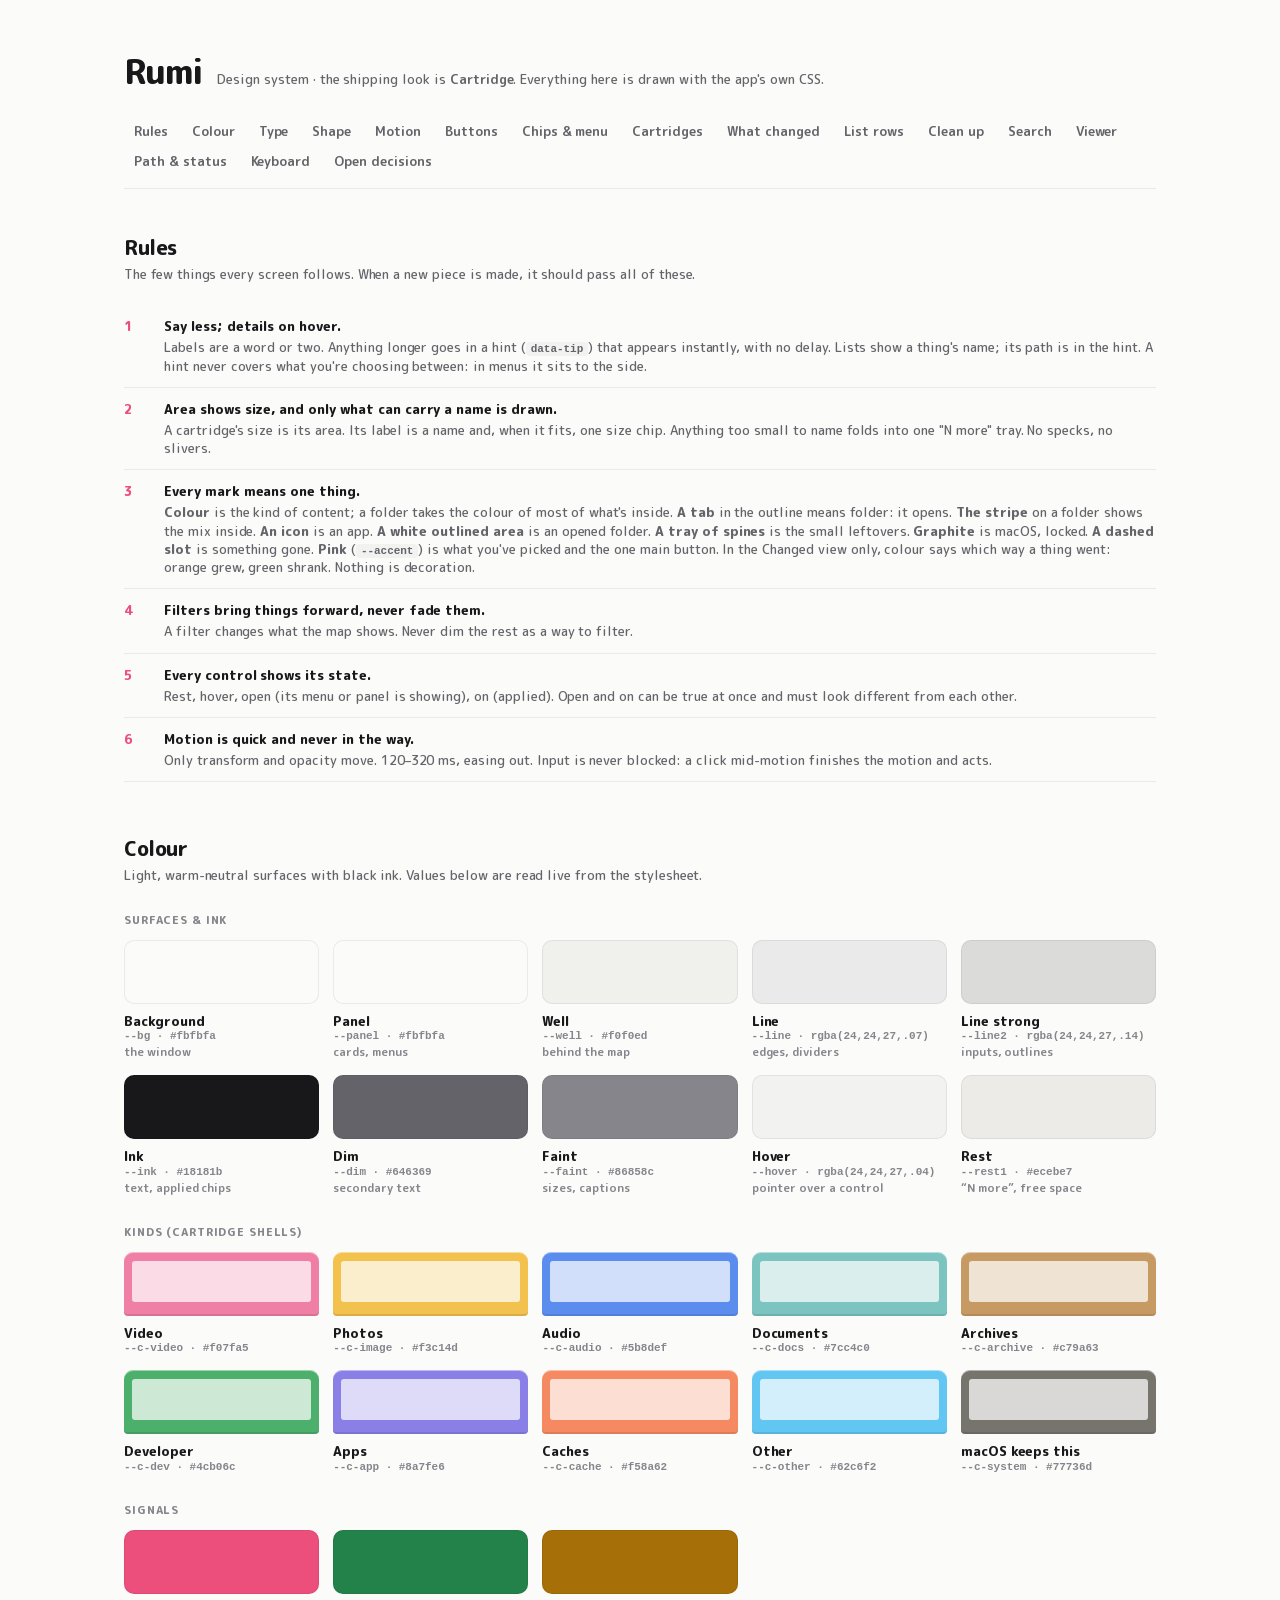
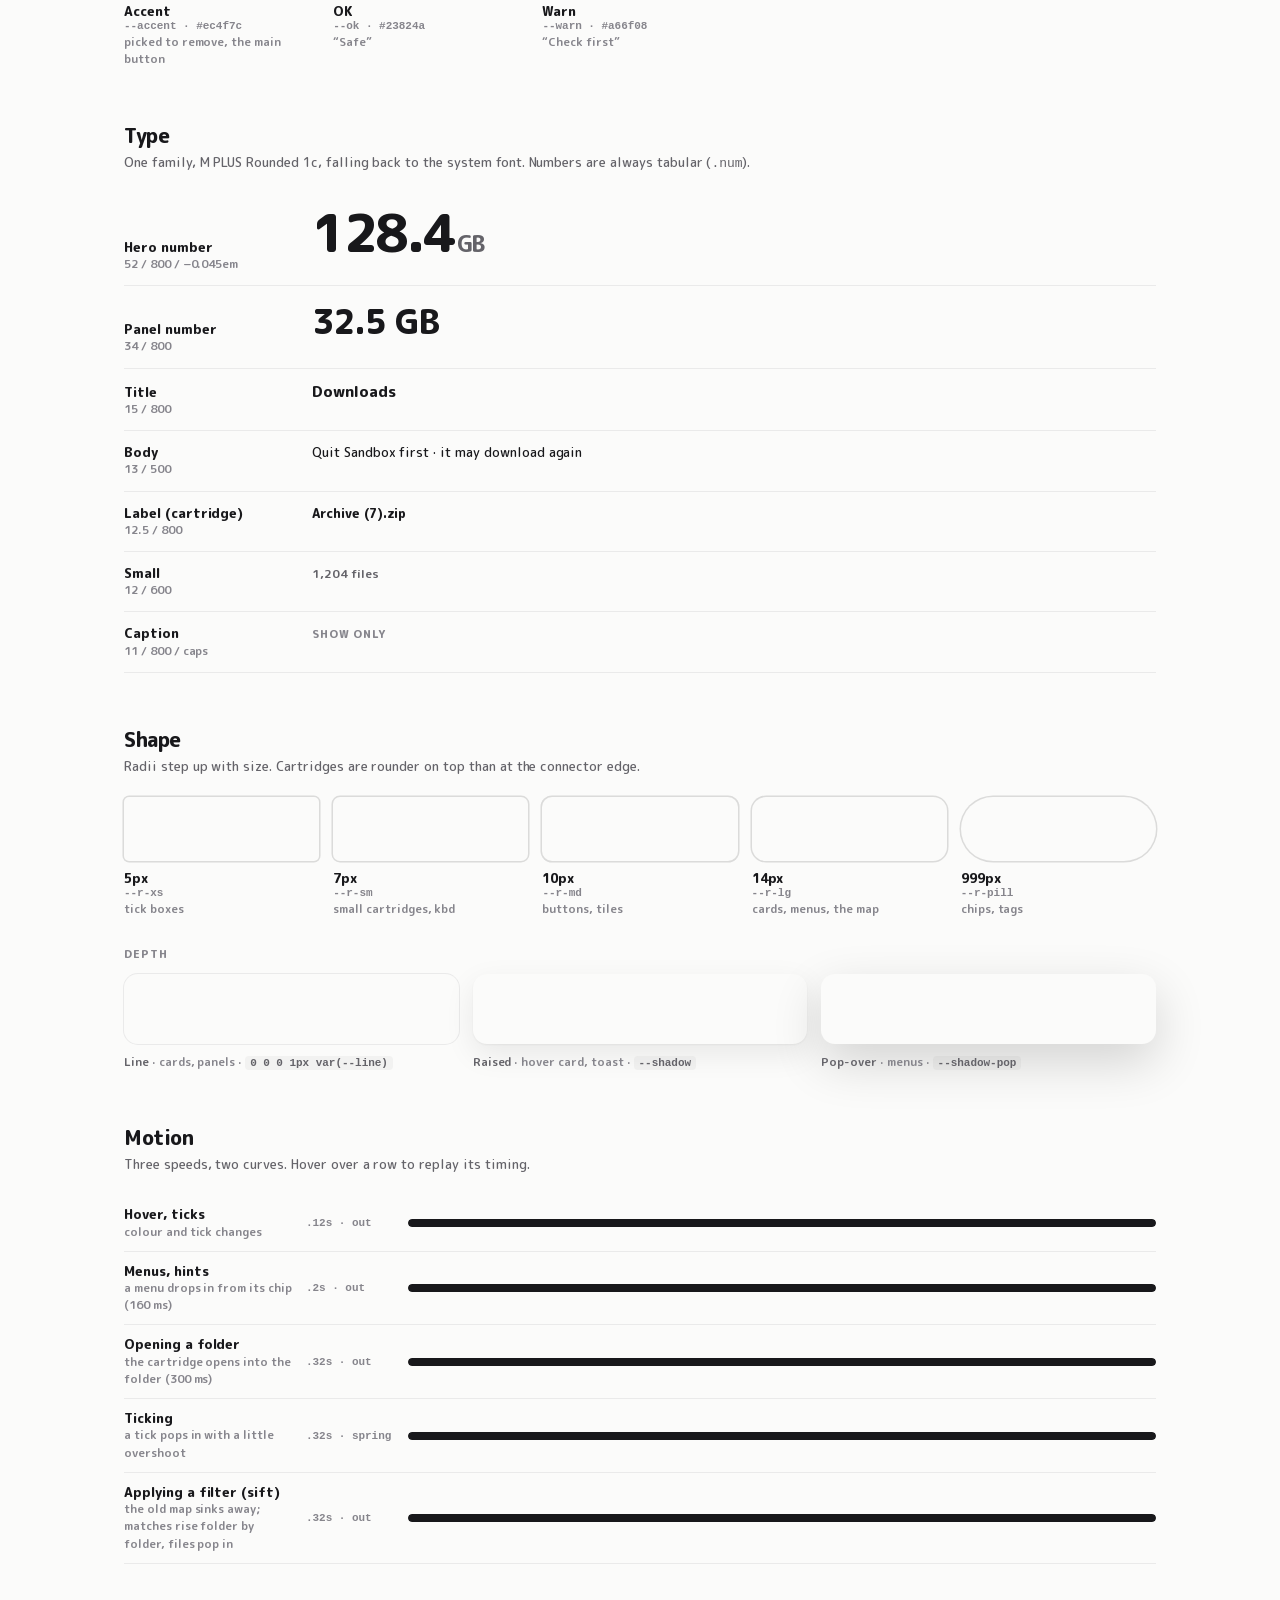
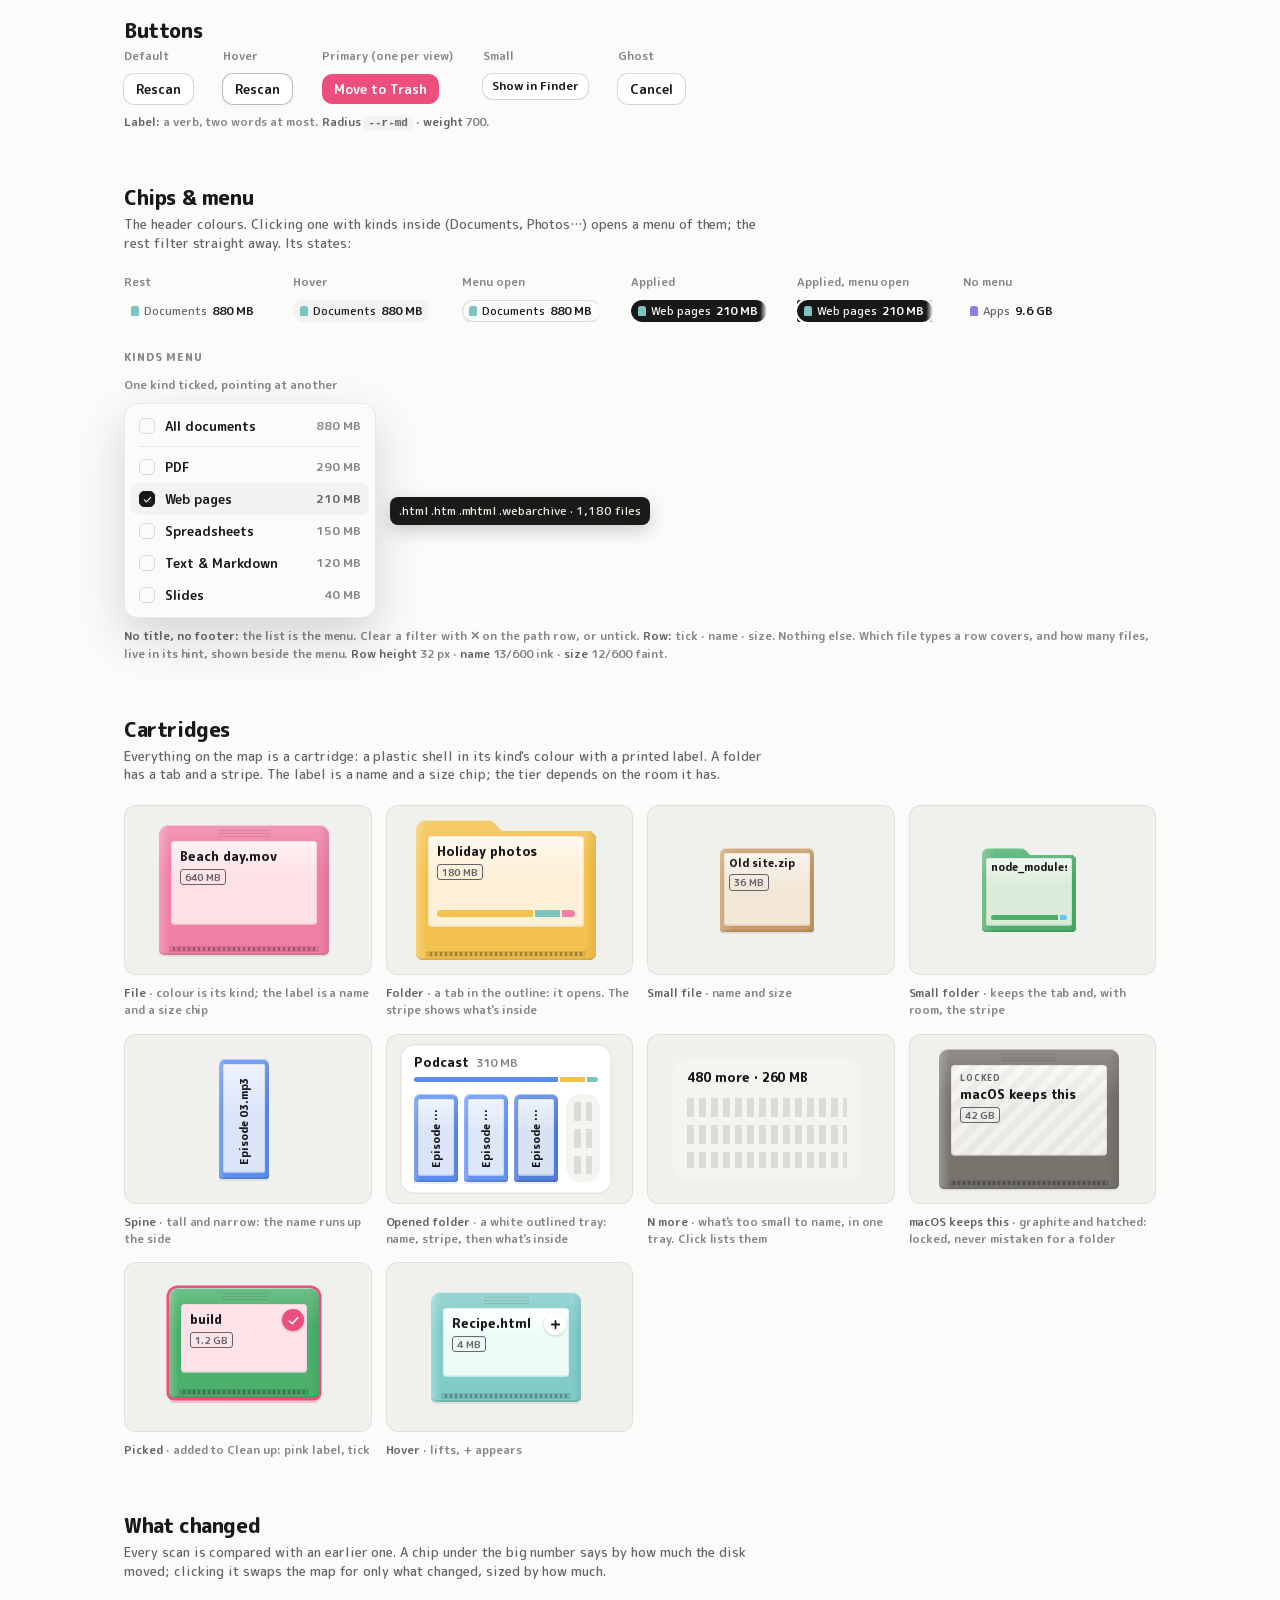
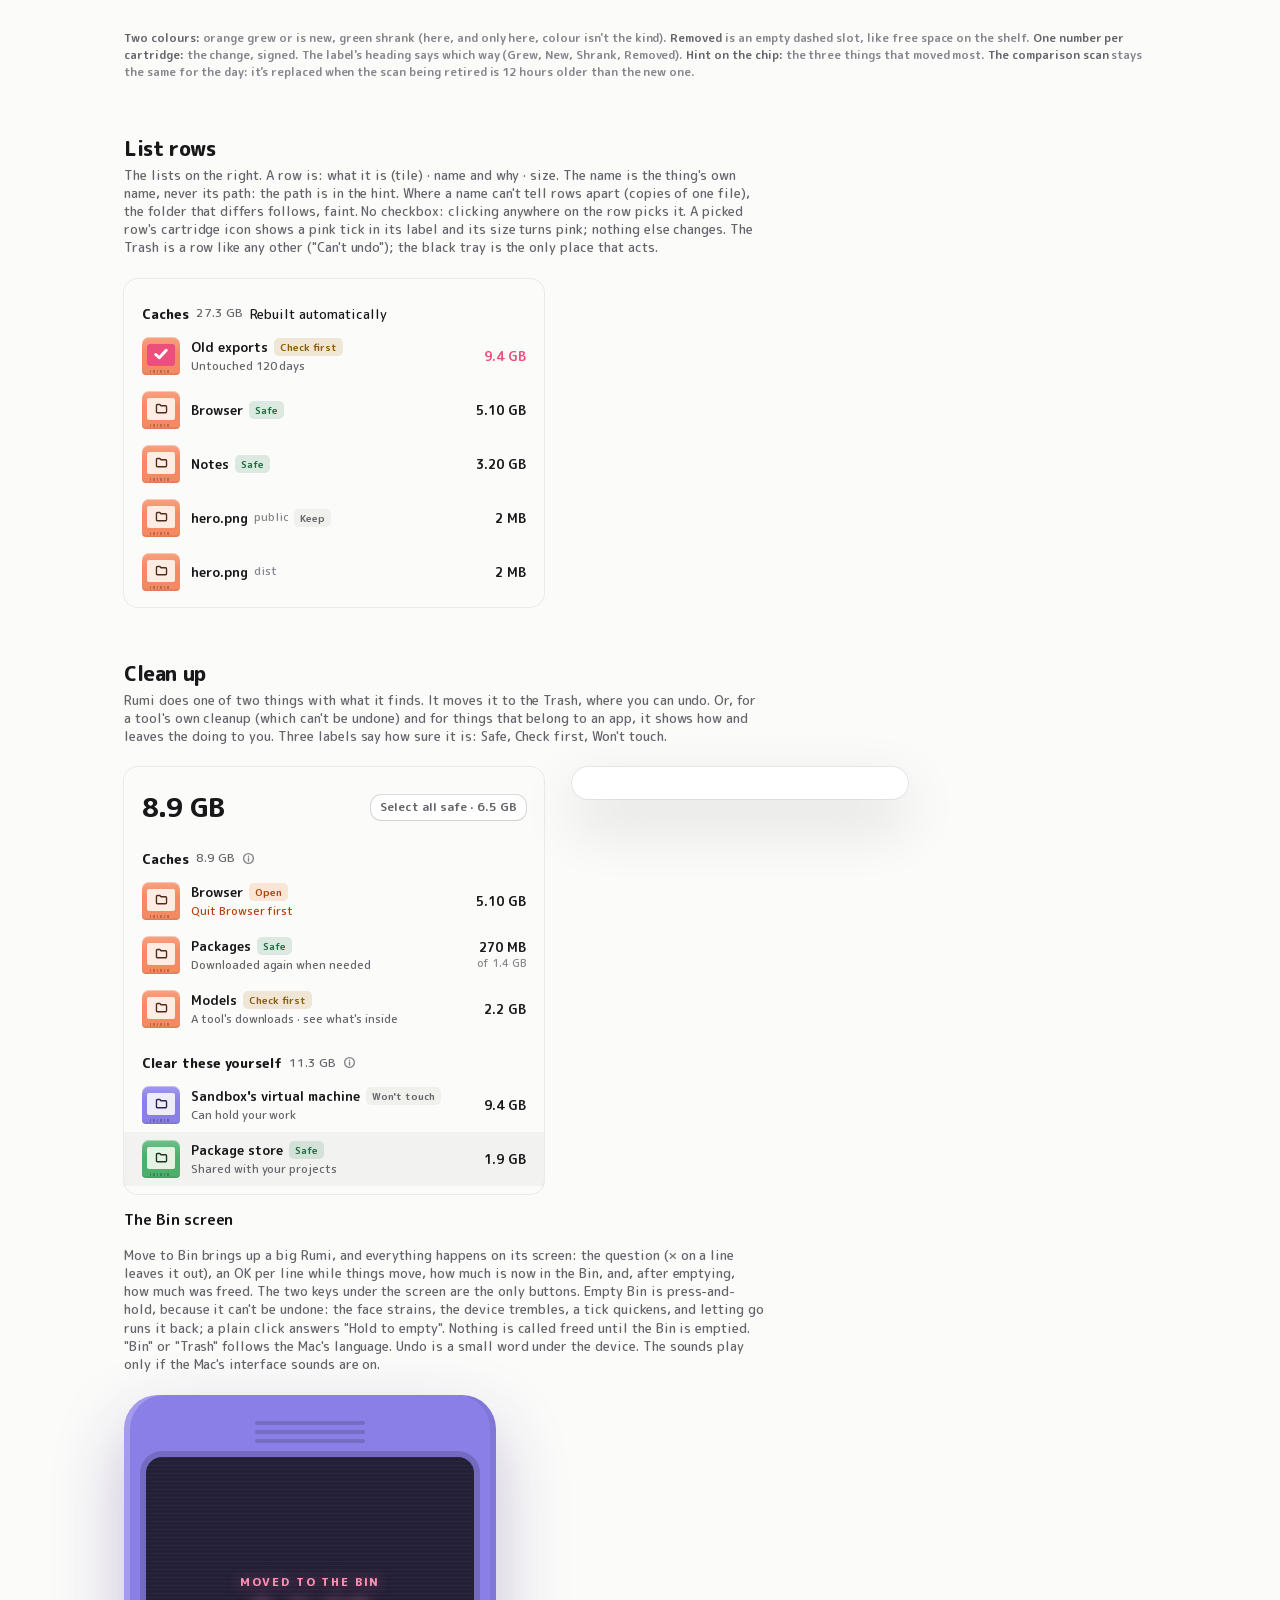
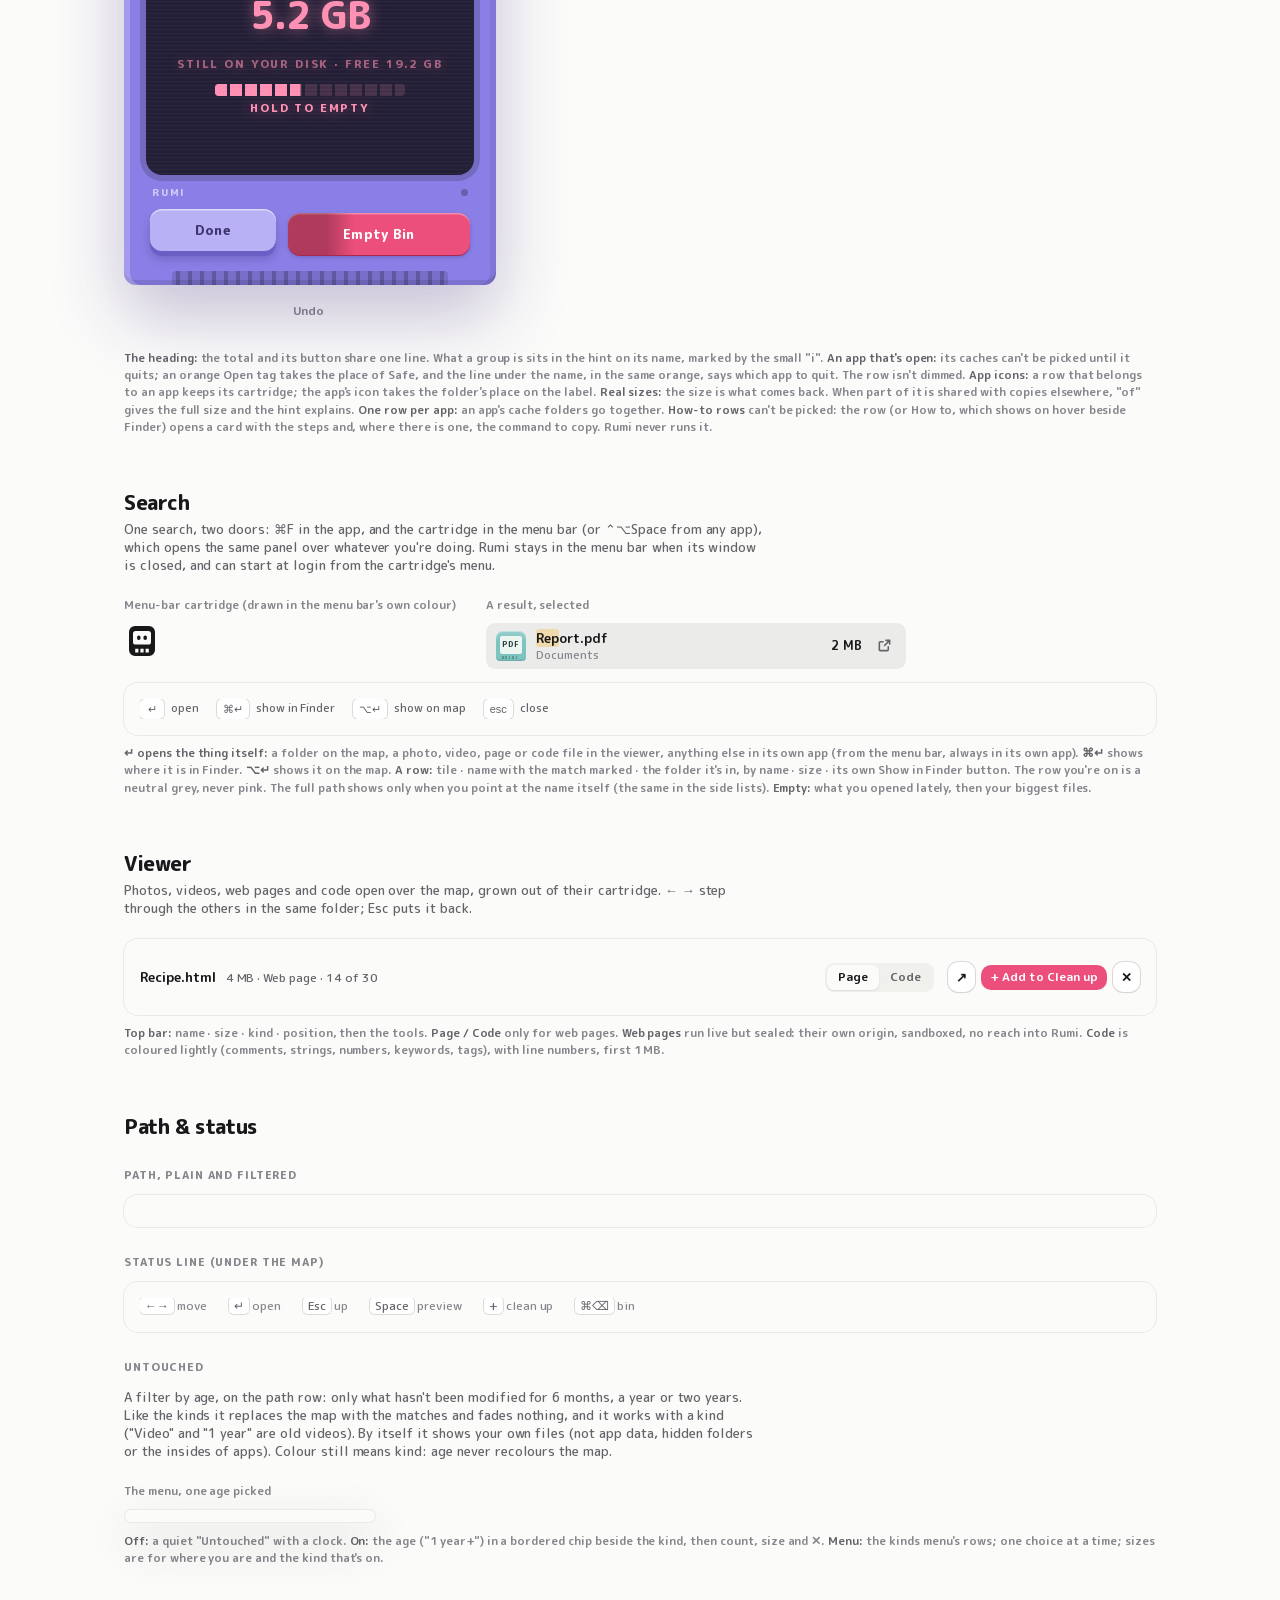
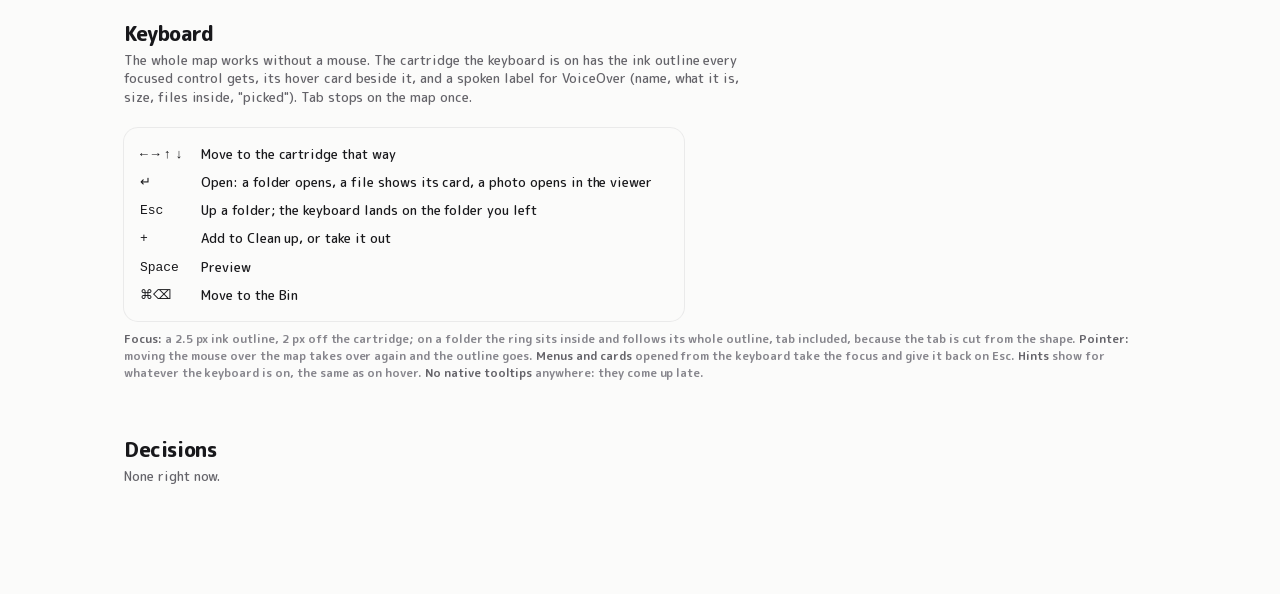
==== commit f2a48a4f: "v1.4 Find your way" ====
--- a/web/design-system.html
+++ b/web/design-system.html
@@ -56,7 +56,7 @@
 <body>
 <div class="ds">
   <div class="ds-top"><h1>Rumi</h1><p>Design system · the shipping look is <b>Cartridge</b>. Everything here is drawn with the app's own CSS.</p></div>
-  <nav class="ds-nav"><a href="#rules">Rules</a><a href="#colour">Colour</a><a href="#type">Type</a><a href="#shape">Shape</a><a href="#motion">Motion</a><a href="#buttons">Buttons</a><a href="#chips">Chips &amp; menu</a><a href="#cartridges">Cartridges</a><a href="#changed">What changed</a><a href="#rows">List rows</a><a href="#cleanup">Clean up</a><a href="#search">Search</a><a href="#viewer">Viewer</a><a href="#nav">Path &amp; status</a><a href="#open">Open decisions</a></nav>
+  <nav class="ds-nav"><a href="#rules">Rules</a><a href="#colour">Colour</a><a href="#type">Type</a><a href="#shape">Shape</a><a href="#motion">Motion</a><a href="#buttons">Buttons</a><a href="#chips">Chips &amp; menu</a><a href="#cartridges">Cartridges</a><a href="#changed">What changed</a><a href="#rows">List rows</a><a href="#cleanup">Clean up</a><a href="#search">Search</a><a href="#viewer">Viewer</a><a href="#nav">Path &amp; status</a><a href="#keys">Keyboard</a><a href="#open">Open decisions</a></nav>
 
   <section class="ds-s" id="rules">
     <h2>Rules</h2>
@@ -209,7 +209,27 @@
     <h3 class="ds-h">Path, plain and filtered</h3>
     <div class="card-ds" id="crumbs-demo" style="display:grid;gap:10px"></div>
     <h3 class="ds-h">Status line (under the map)</h3>
-    <div class="card-ds"><div class="status" style="margin:0"><span class="hint3"><kbd>Esc</kbd> up</span><span><kbd>Space</kbd> preview</span><span><kbd>⌘⌫</kbd> trash</span></div></div>
+    <div class="card-ds"><div class="status" style="margin:0"><span class="hint3"><kbd>←→</kbd> move</span><span class="hint3"><kbd>↵</kbd> open</span><span class="hint3"><kbd>Esc</kbd> up</span><span><kbd>Space</kbd> preview</span><span class="hint3"><kbd>+</kbd> clean up</span><span><kbd>⌘⌫</kbd> bin</span></div></div>
+    <h3 class="ds-h">Untouched</h3>
+    <p class="lead">A filter by age, on the path row: only what hasn't been modified for 6 months, a year or two years. Like the kinds it replaces the map with the matches and fades nothing, and it works with a kind ("Video" and "1 year" are old videos). By itself it shows your own files (not app data, hidden folders or the insides of apps). Colour still means kind: age never recolours the map.</p>
+    <div class="states">
+      <div class="state"><span class="lab">The menu, one age picked</span><div class="kpop static" id="age-demo"></div></div>
+    </div>
+    <div class="spec"><b>Off:</b> a quiet "Untouched" with a clock. <b>On:</b> the age ("1 year+") in a bordered chip beside the kind, then count, size and ✕. <b>Menu:</b> the kinds menu's rows; one choice at a time; sizes are for where you are and the kind that's on.</div>
+  </section>
+
+  <section class="ds-s" id="keys">
+    <h2>Keyboard</h2>
+    <p class="lead">The whole map works without a mouse. The cartridge the keyboard is on has the ink outline every focused control gets, its hover card beside it, and a spoken label for VoiceOver (name, what it is, size, files inside, "picked"). Tab stops on the map once.</p>
+    <div class="card-ds" style="display:grid;grid-template-columns:auto 1fr;gap:8px 18px;align-items:center;max-width:560px">
+      <span><kbd>←</kbd> <kbd>→</kbd> <kbd>↑</kbd> <kbd>↓</kbd></span><span>Move to the cartridge that way</span>
+      <span><kbd>↵</kbd></span><span>Open: a folder opens, a file shows its card, a photo opens in the viewer</span>
+      <span><kbd>Esc</kbd></span><span>Up a folder; the keyboard lands on the folder you left</span>
+      <span><kbd>+</kbd></span><span>Add to Clean up, or take it out</span>
+      <span><kbd>Space</kbd></span><span>Preview</span>
+      <span><kbd>⌘⌫</kbd></span><span>Move to the Bin</span>
+    </div>
+    <div class="spec"><b>Focus:</b> a 2.5 px ink outline, 2 px off the cartridge; on a folder the ring sits inside and follows its whole outline, tab included, because the tab is cut from the shape. <b>Pointer:</b> moving the mouse over the map takes over again and the outline goes. <b>Menus and cards</b> opened from the keyboard take the focus and give it back on Esc. <b>Hints</b> show for whatever the keyboard is on, the same as on hover. <b>No native tooltips</b> anywhere: they come up late.</div>
   </section>
 
   <section class="ds-s" id="open">
@@ -335,8 +355,11 @@
 // path
 const sep = `<span class="sep"><svg class="i" viewBox="0 0 16 16" style="width:12px;height:12px"><path d="M6 3.5 10.5 8 6 12.5"/></svg></span>`;
 const back = `<button class="back"><svg class="i" viewBox="0 0 16 16"><path d="M10 3.5 5.5 8l4.5 4.5"/></svg></button>`;
-$("crumbs-demo").innerHTML = `<div class="crumbs" style="margin:0">${back}<button class="c">This Mac</button>${sep}<button class="c">Home</button>${sep}<button class="c cur">Downloads</button><span class="meta"><b class="num">2.4 GB</b></span></div>
-  <div class="crumbs" style="margin:0">${back}<button class="c">This Mac</button>${sep}<button class="c">Home</button>${sep}<button class="c cur">Downloads</button><span class="meta fmeta"><span class="fk"><i style="background:var(--c-docs)"></i>Web pages</span><span class="num">212 files</span><b class="num">88 MB</b><button class="fx"><svg class="i" viewBox="0 0 16 16" style="width:12px;height:12px"><path d="M4.5 4.5l7 7M11.5 4.5l-7 7"/></svg></button></span></div>`;
+const CLOCK = `<svg class="i" viewBox="0 0 16 16" style="width:13px;height:13px"><circle cx="8" cy="8" r="6"/><path d="M8 4.6V8l2.3 1.5"/></svg>`, TICK = `<svg class="i" viewBox="0 0 16 16"><path d="M3.8 8.4 6.6 11 12.2 5"/></svg>`;
+$("age-demo").innerHTML = `<button class="kr all"><span class="cb">${TICK}</span><span class="kn">Any time</span></button><div class="ksep"></div>`
+  + [["6 months or more", "10.4 GB", ""], ["1 year or more", "4.4 GB", "on"], ["2 years or more", "1.1 GB", ""]].map(([n, z, on]) => `<button class="kr ${on}"><span class="cb">${TICK}</span><span class="kn">${n}</span><span class="ks num">${z}</span></button>`).join("");
+$("crumbs-demo").innerHTML = `<div class="crumbs" style="margin:0">${back}<button class="c">This Mac</button>${sep}<button class="c">Home</button>${sep}<button class="c cur">Downloads</button><span class="meta fmeta"><button class="agebtn">${CLOCK}Untouched</button><span><b class="num">2.4 GB</b></span></span></div>
+  <div class="crumbs" style="margin:0">${back}<button class="c">This Mac</button>${sep}<button class="c">Home</button>${sep}<button class="c cur">Downloads</button><span class="meta fmeta"><span class="fk"><i style="background:var(--c-docs)"></i>Web pages</span><button class="agebtn on">${CLOCK}1 year+</button><span class="num">38 files</span><b class="num">12 MB</b><button class="fx"><svg class="i" viewBox="0 0 16 16" style="width:12px;height:12px"><path d="M4.5 4.5l7 7M11.5 4.5l-7 7"/></svg></button></span></div>`;
 </script>
 </body>
 </html>
--- a/web/app.css
+++ b/web/app.css
@@ -130,6 +130,10 @@
 .crumbs .fmeta .fk i { width: 9px; height: 9px; border-radius: 3px; }
 .crumbs .fmeta .fx { width: 24px; height: 24px; border-radius: 7px; border: 1px solid var(--line2); background: var(--panel); display: grid; place-items: center; padding: 0; color: var(--dim); }
 .crumbs .fmeta .fx:hover { color: var(--ink); background: var(--hover); }
+/* Untouched: quiet until it's on, then it reads like the kind beside it */
+.agebtn { display: inline-flex; align-items: center; gap: 5px; height: 24px; padding: 0 9px 0 7px; border-radius: 7px; border: 1px solid transparent; background: none; color: var(--dim); font-weight: 600; white-space: nowrap; }
+.agebtn:hover, .agebtn.open { color: var(--ink); background: var(--panel); border-color: var(--line2); }
+.agebtn.on { color: var(--ink); background: var(--panel); border-color: var(--line2); }
 .status { margin-top: 10px; color: var(--faint); font-size: 12px; min-height: 18px; white-space: nowrap; overflow: hidden; text-overflow: ellipsis; display: flex; gap: 14px; }
 .status kbd { font: inherit; color: var(--dim); background: var(--hover); border: 1px solid var(--line); border-radius: 5px; padding: 0 5px; }
 .emptymap { position: absolute; inset: 0; display: grid; place-items: center; color: var(--dim); text-align: center; padding: 40px; }
@@ -144,7 +148,6 @@
 .pane { overflow: auto; padding: 0 0 110px; }
 .intro { padding: 14px 18px 8px; color: var(--dim); font-size: 12.5px; }
 .intro .bignum { display: block; font-size: 26px; font-weight: 680; color: var(--ink); letter-spacing: -.03em; margin-bottom: 2px; }
-.intro .note { margin-top: 10px; font-size: 11.5px; color: var(--faint); }
 .intro .btns { display: flex; gap: 6px; margin-top: 10px; }
 .grp { padding: 18px 18px 6px; display: flex; align-items: baseline; gap: 8px; }
 .grp .t { font-weight: 650; font-size: 13px; }
--- a/web/styles.css
+++ b/web/styles.css
@@ -285,7 +285,6 @@
 .row.keeprow .lock { color: var(--ok); }
 .warnline { color: var(--warn); font-weight: 600; font-size: 12px; margin: 6px 0 0; }
 .modal .warnline { margin: -4px 0 12px; font-size: 13px; }
-.toast .btn.ghost { color: #f1efea; box-shadow: none; background: transparent; }
 .linkish { border: 0; background: none; padding: 0; margin-left: auto; color: inherit; font: inherit; text-decoration: underline; text-decoration-color: var(--line2); text-underline-offset: 3px; }
 .linkish:hover { color: var(--ink); }
 /* 5.1: tags in sentence case like everything else */
@@ -597,9 +596,19 @@
 [data-style="cartridge"] .b.leaf.dir.sm:not(.xs)::before { inset: 10px 4px 7px; }
 [data-style="cartridge"] .b.leaf.dir.sm:not(.short):not(.spine) .lbl { top: 13px; }
 [data-style="cartridge"] .b.leaf.dir.short .lbl { top: 58%; }
-/* picked or inspected: the ring goes inside the outline, since the tab clips anything outside it */
-[data-style="cartridge"] .b.leaf.dir.sel { box-shadow: var(--shell), inset 0 0 0 2.5px var(--accent) !important; }
-[data-style="cartridge"] .b.leaf.dir.inspected { box-shadow: var(--shell), inset 0 0 0 2.5px var(--ink); }
+/* picked, card open, or under the keyboard: the ring is the folder's own outline moved 3px inward, so it runs along every
+   edge, tab and step included. (A ring outside the shape is cut off with it; a plain inset one is square and loses the top.) */
+[data-style="cartridge"] .b.leaf.dir:not(.xs)::after { content: ""; display: none; position: absolute; inset: 0; z-index: 3; pointer-events: none; background: var(--ink);
+  clip-path: polygon(evenodd, 0 0, 100% 0, 100% 100%, 0 100%, 0 0,
+    3px 6.24px, 6.24px 3px, calc(44% - 6.05px) 3px, calc(44% - 2px) 6.24px, calc(44% + 5.76px) 14px, calc(100% - 6.24px) 14px, calc(100% - 3px) 17.24px,
+    calc(100% - 3px) calc(100% - 5.24px), calc(100% - 5.24px) calc(100% - 3px), 5.24px calc(100% - 3px), 3px calc(100% - 5.24px), 3px 6.24px); }
+[data-style="cartridge"] .b.leaf.dir.sm:not(.xs)::after {
+  clip-path: polygon(evenodd, 0 0, 100% 0, 100% 100%, 0 100%, 0 0,
+    2.5px 4.04px, 4.04px 2.5px, calc(46% - 3.76px) 2.5px, calc(46% - 1.59px) 3.95px, calc(46% + 3.96px) 9.5px, calc(100% - 4.04px) 9.5px, calc(100% - 2.5px) 11.04px,
+    calc(100% - 2.5px) calc(100% - 3.04px), calc(100% - 3.04px) calc(100% - 2.5px), 3.04px calc(100% - 2.5px), 2.5px calc(100% - 3.04px), 2.5px 4.04px); }
+[data-style="cartridge"] .b.leaf.dir.sel:not(.xs) { box-shadow: var(--shell) !important; }
+[data-style="cartridge"] .b.leaf.dir.sel:not(.xs)::after { display: block; background: var(--accent); }
+[data-style="cartridge"] .b.leaf.dir.inspected:not(.xs)::after, [data-style="cartridge"] .b.leaf.dir:not(.xs):focus-visible::after { display: block; background: var(--ink); }
 
 /* "N more": a tray of small spines. Click lists them. Narrow ones drop the text; none turns it sideways */
 [data-style="cartridge"] .b.rest { border-radius: 14px; cursor: pointer; background: #f4f4f1; }
@@ -669,6 +678,7 @@
 .sc-screen::after { content: ""; position: absolute; inset: 0; pointer-events: none; background: repeating-linear-gradient(rgba(255,255,255,.04) 0 1px, transparent 1px 4px); }
 .sc-in { height: 100%; display: grid; align-content: center; justify-items: center; gap: 4px; padding: 0 22px; text-align: center; will-change: transform; text-shadow: 0 0 14px rgba(255,143,179,.55); }
 .sc-in > * { animation: sc-in .4s cubic-bezier(.2,.9,.3,1) backwards; }
+.sc-in.still > * { animation: none; }
 .sc-in > :nth-child(2) { animation-delay: .25s; } .sc-in > :nth-child(3) { animation-delay: .4s; } .sc-in > :nth-child(4) { animation-delay: .55s; }
 .sc-in > :nth-child(5) { animation-delay: .7s; } .sc-in > :nth-child(n+6) { animation-delay: .85s; }
 .sc-face { height: 50px; margin-bottom: 4px; transform-origin: 50% 60%; will-change: transform; }
@@ -738,3 +748,14 @@
 @media (prefers-reduced-motion: reduce) { .sc-in > *, .sc-disk i, .key, .key .lbl { animation: none !important; transition: none !important; } }
 /* a practice copy (scripts/practice.sh): the Bin screen can be played without anything moving */
 #practice { position: fixed; left: 50%; top: 10px; transform: translateX(-50%); z-index: 60; background: var(--ink); color: #fff; font-size: 11.5px; font-weight: 650; padding: 5px 12px; border-radius: 9px; pointer-events: none; }
+
+/* ---------- keyboard and VoiceOver (v1.4) ---------- */
+/* lines spoken by VoiceOver and shown nowhere */
+.say { position: fixed; width: 1px; height: 1px; overflow: hidden; clip-path: inset(50%); white-space: nowrap; }
+/* the cartridge the keyboard is on: the ink outline every focused control gets, above its neighbours */
+[data-style="cartridge"] #map .b:focus-visible { outline: 2.5px solid var(--ink); outline-offset: 2px; z-index: 5; }
+#map .b:focus:not(:focus-visible) { outline: none; }
+/* a folder's tab is cut out of its shape, which cuts an outline off too: it gets the ring inside its outline instead (see "picked, card open") */
+/* a list row's tick box isn't drawn, so the row shows the outline for it; its hover buttons come up for the keyboard too */
+.row:has(input:focus-visible), .row.how:focus-visible { outline: 2px solid var(--ink); outline-offset: -2px; border-radius: 8px; }
+.row:focus-within .hov { display: flex; }
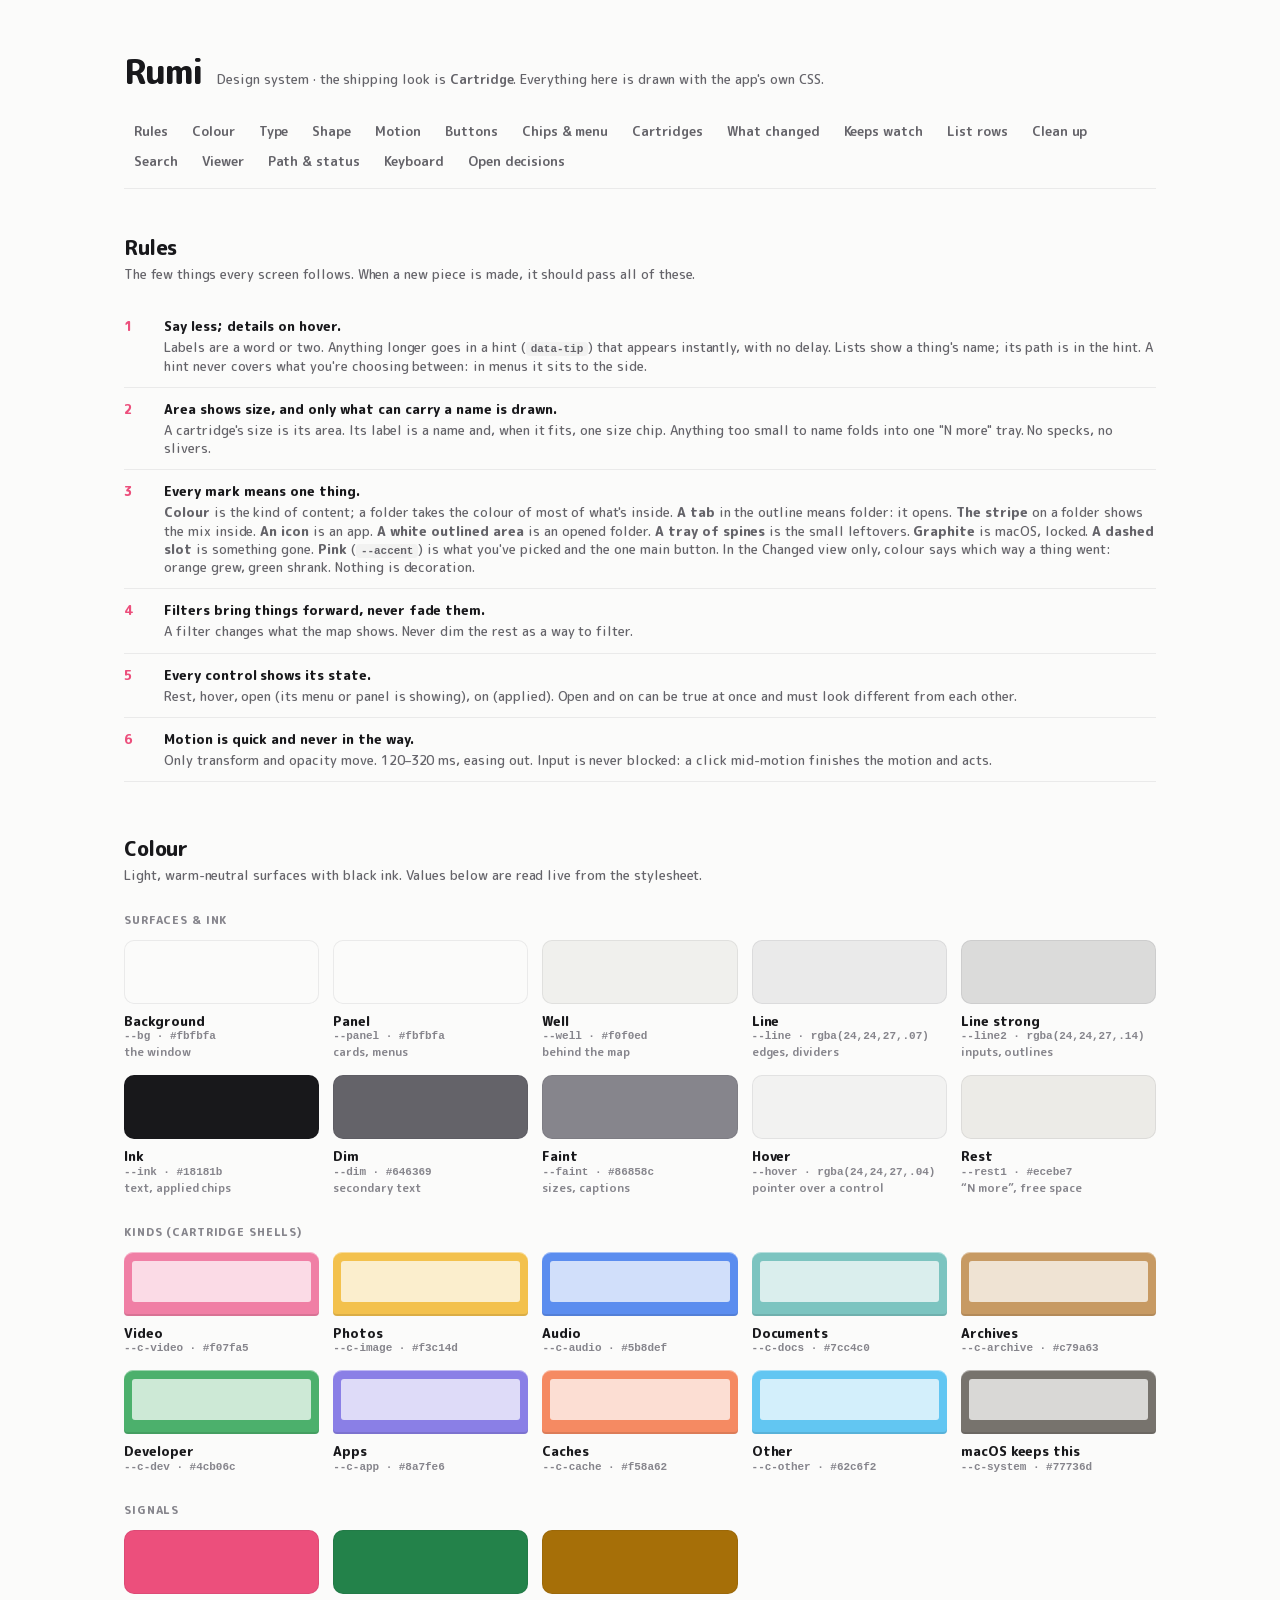
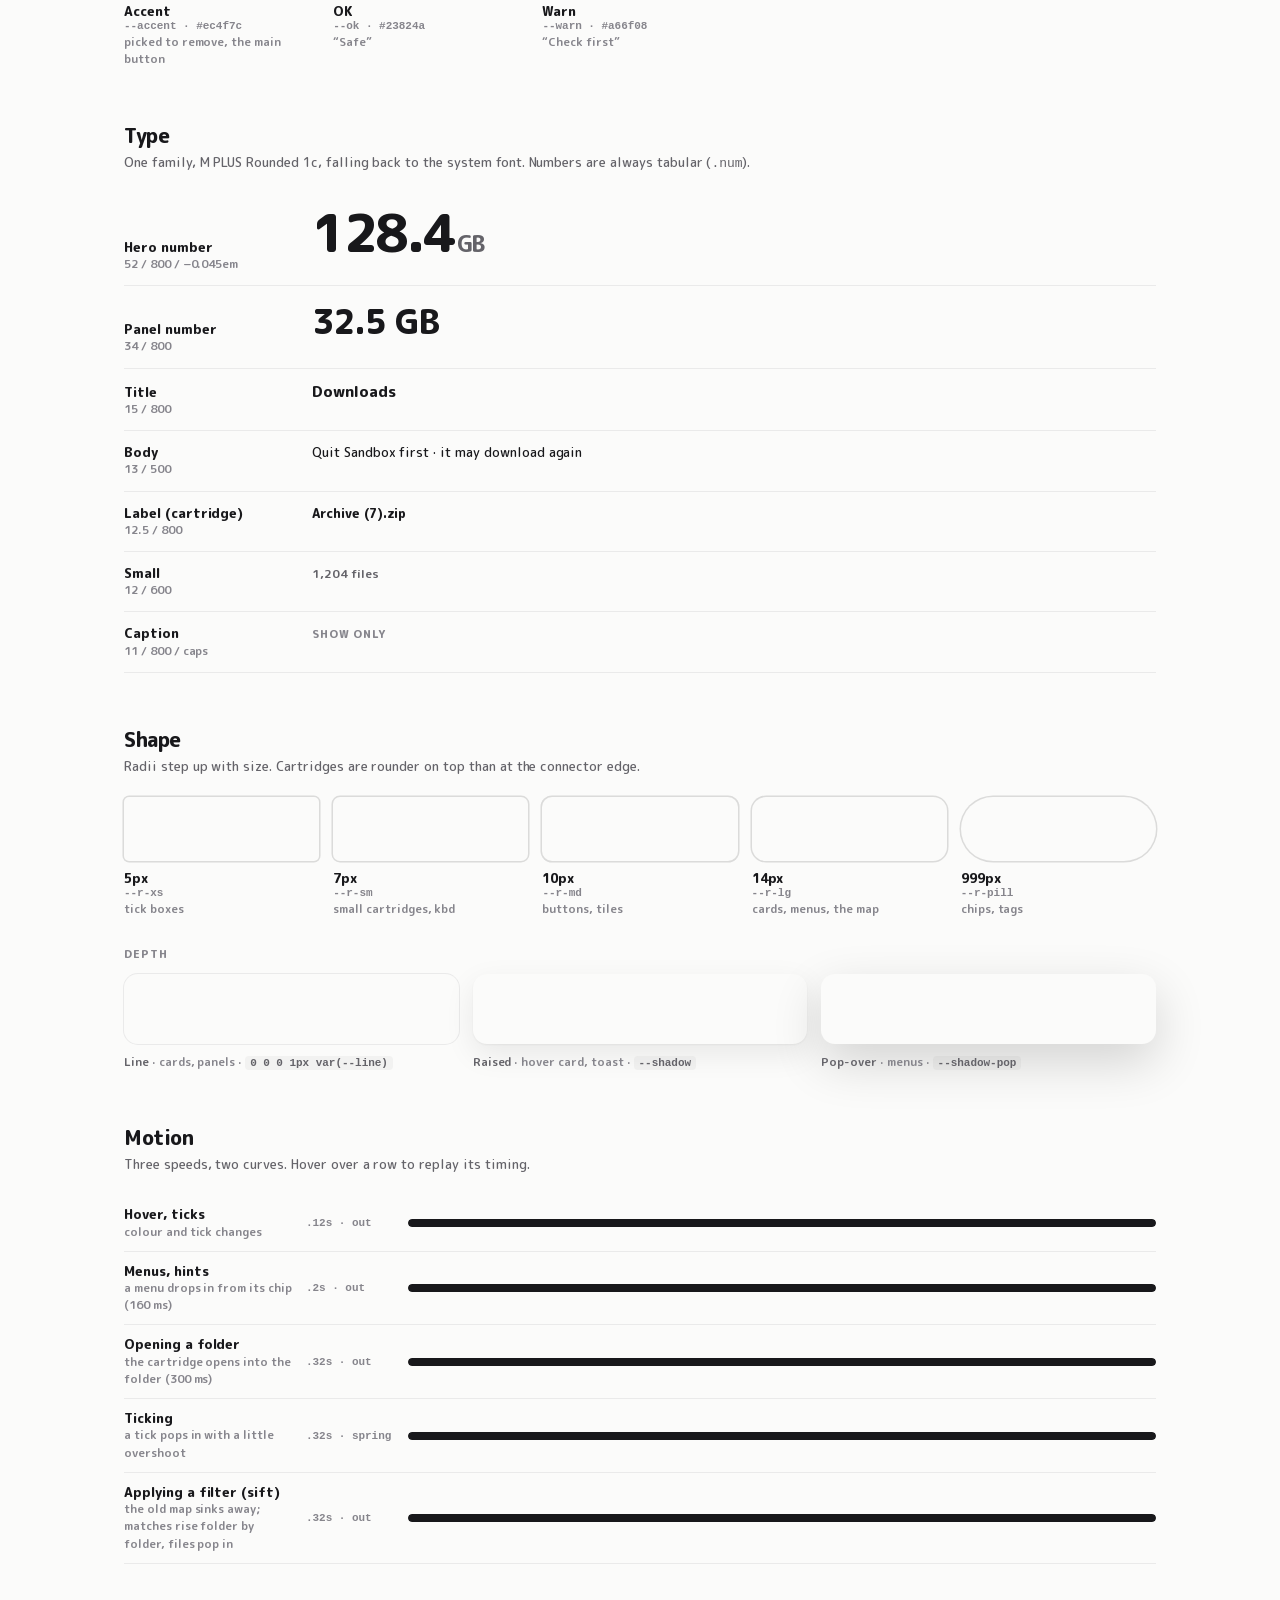
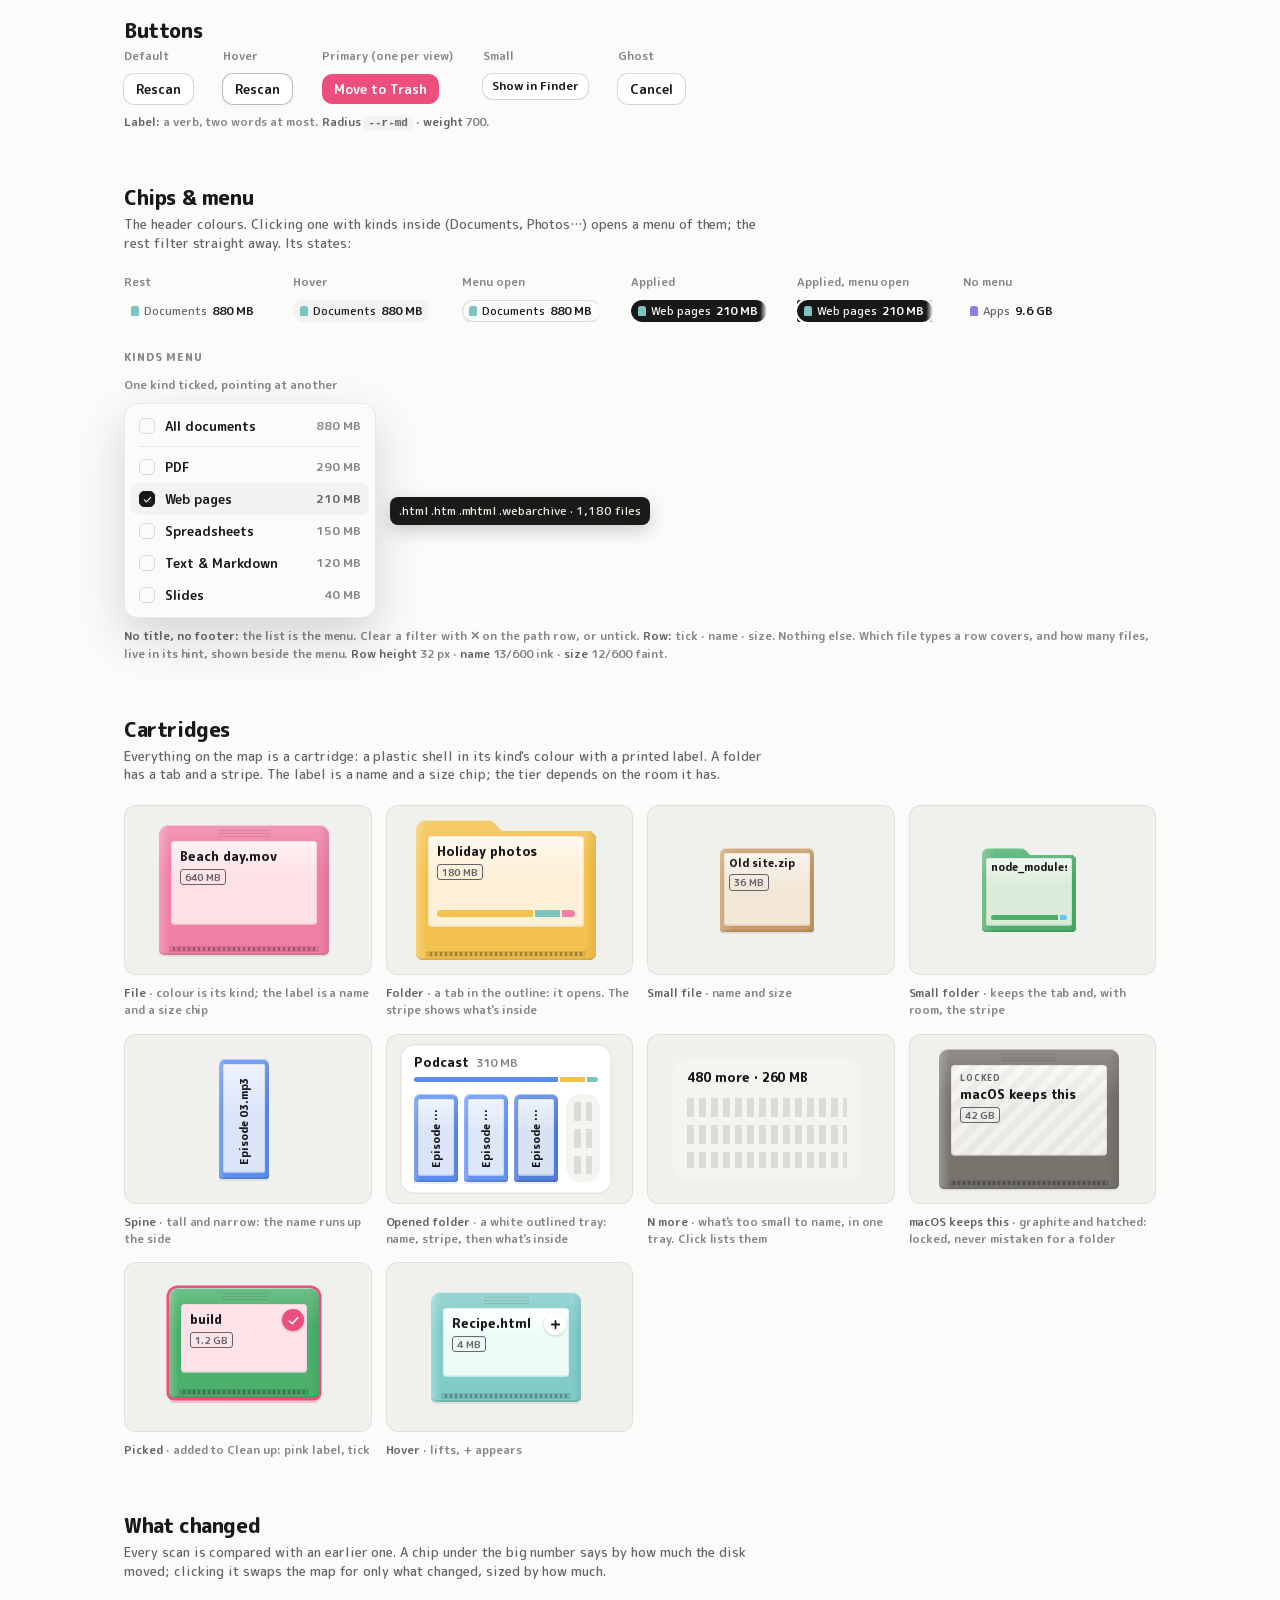
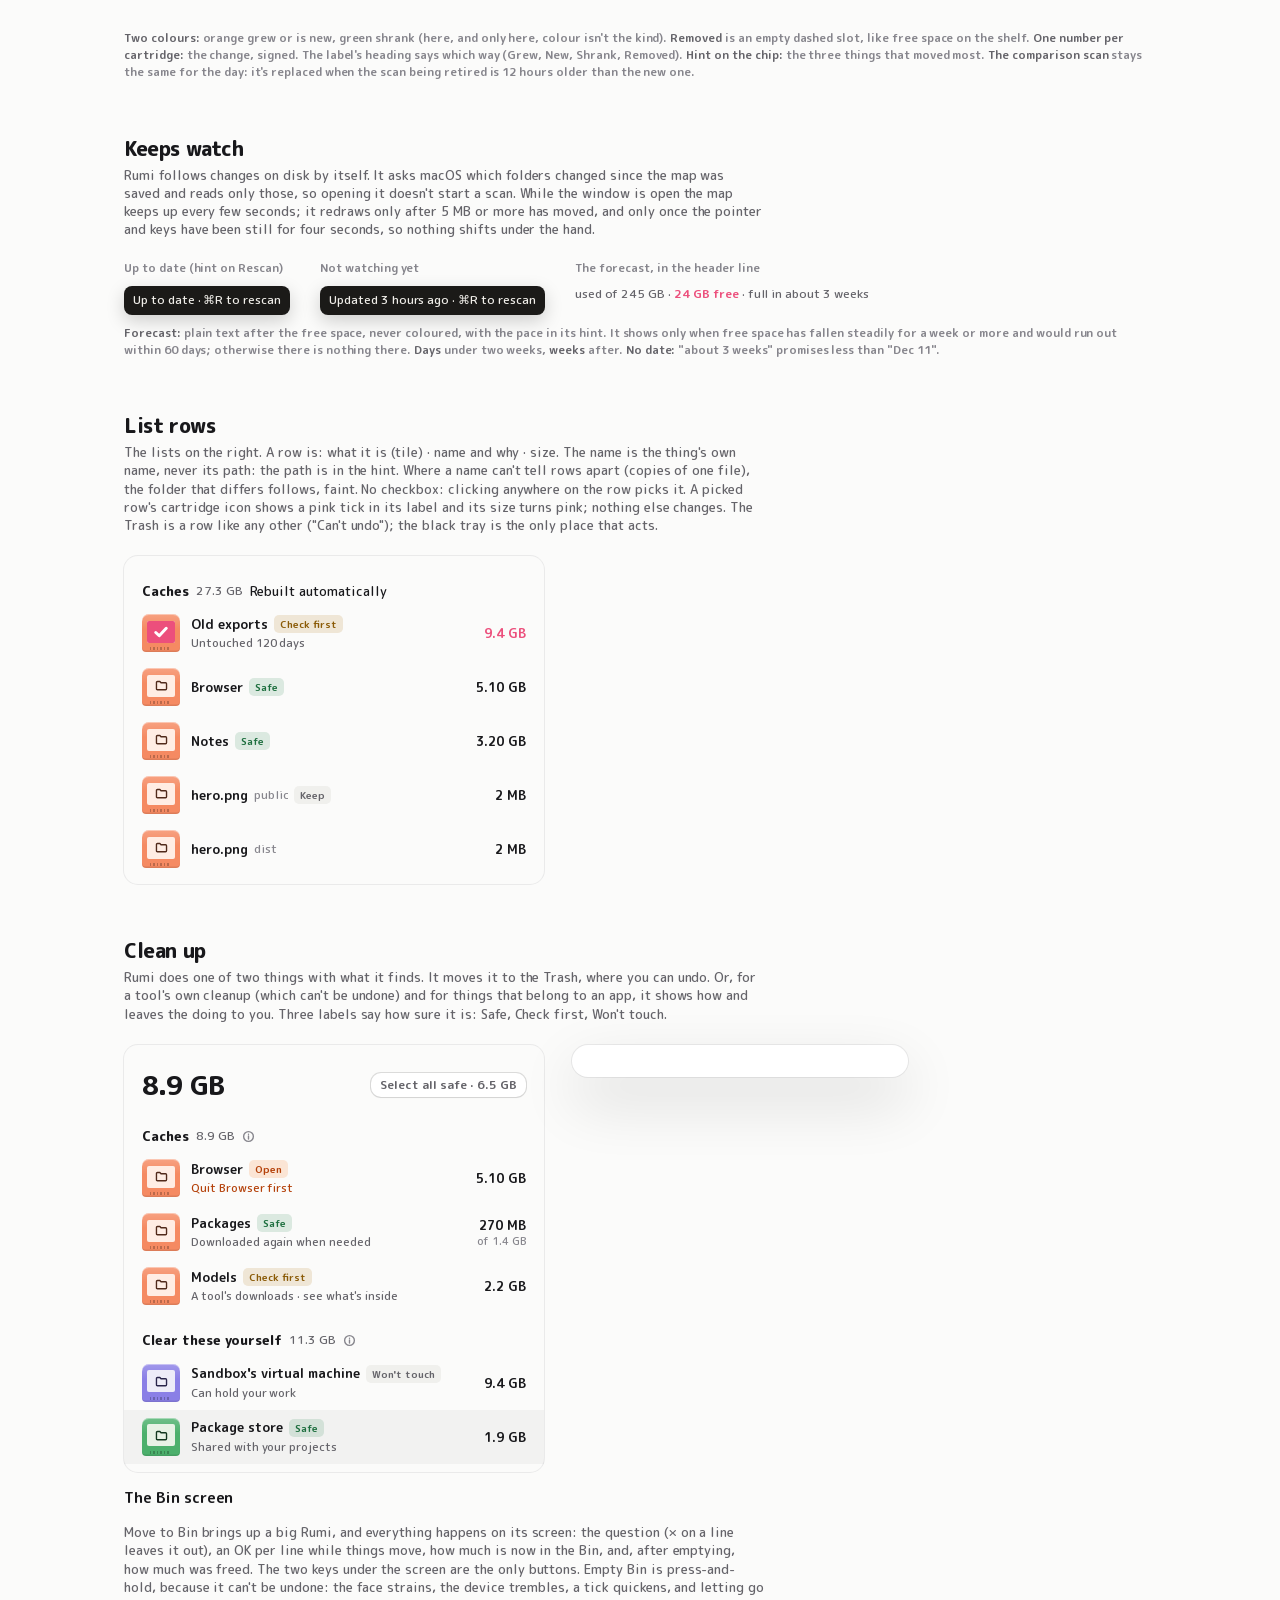
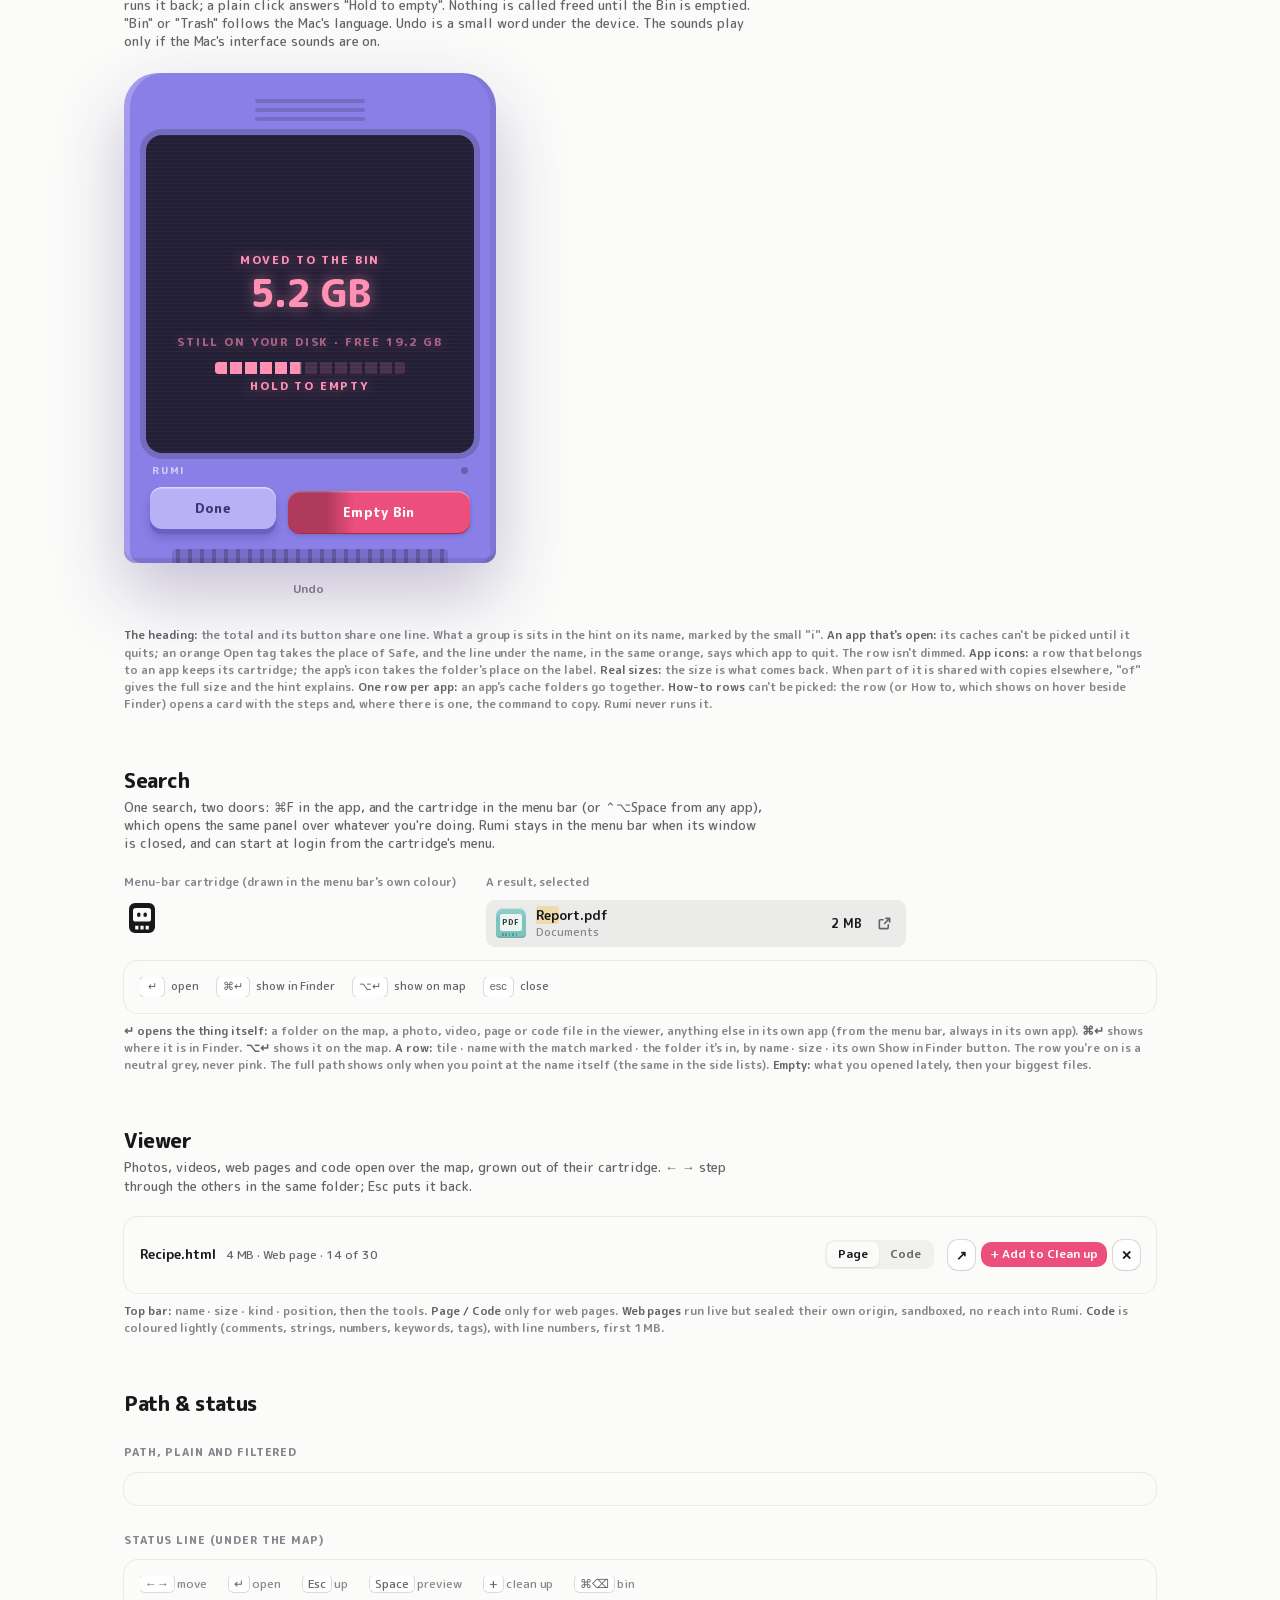
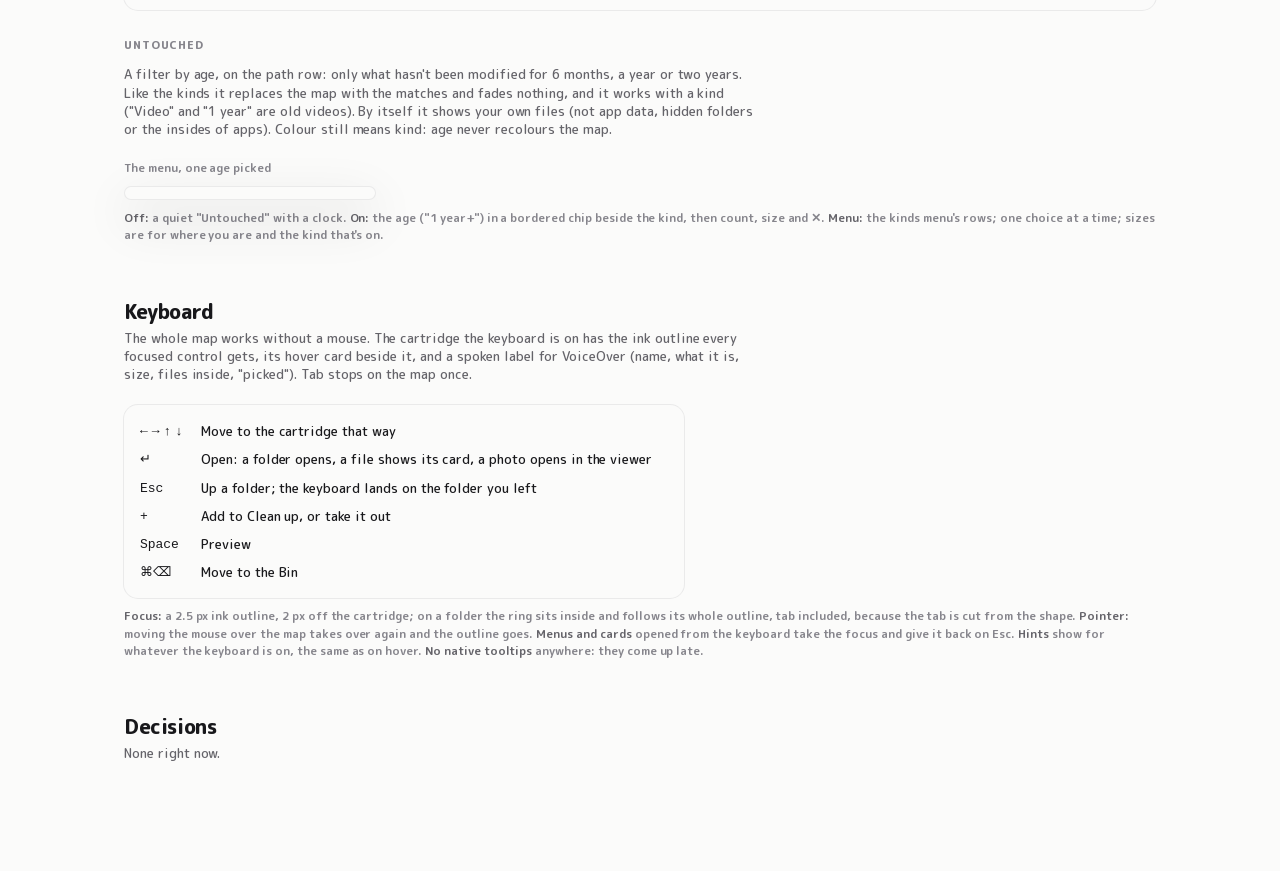
==== commit 4163d67d: "Keeps watch: live updates and a forecast" ====
--- a/web/design-system.html
+++ b/web/design-system.html
@@ -56,7 +56,7 @@
 <body>
 <div class="ds">
   <div class="ds-top"><h1>Rumi</h1><p>Design system · the shipping look is <b>Cartridge</b>. Everything here is drawn with the app's own CSS.</p></div>
-  <nav class="ds-nav"><a href="#rules">Rules</a><a href="#colour">Colour</a><a href="#type">Type</a><a href="#shape">Shape</a><a href="#motion">Motion</a><a href="#buttons">Buttons</a><a href="#chips">Chips &amp; menu</a><a href="#cartridges">Cartridges</a><a href="#changed">What changed</a><a href="#rows">List rows</a><a href="#cleanup">Clean up</a><a href="#search">Search</a><a href="#viewer">Viewer</a><a href="#nav">Path &amp; status</a><a href="#keys">Keyboard</a><a href="#open">Open decisions</a></nav>
+  <nav class="ds-nav"><a href="#rules">Rules</a><a href="#colour">Colour</a><a href="#type">Type</a><a href="#shape">Shape</a><a href="#motion">Motion</a><a href="#buttons">Buttons</a><a href="#chips">Chips &amp; menu</a><a href="#cartridges">Cartridges</a><a href="#changed">What changed</a><a href="#watch">Keeps watch</a><a href="#rows">List rows</a><a href="#cleanup">Clean up</a><a href="#search">Search</a><a href="#viewer">Viewer</a><a href="#nav">Path &amp; status</a><a href="#keys">Keyboard</a><a href="#open">Open decisions</a></nav>
 
   <section class="ds-s" id="rules">
     <h2>Rules</h2>
@@ -144,6 +144,17 @@
     <div class="states" id="since-states"></div>
     <div class="grid g4" id="chg-carts" style="margin-top:18px"></div>
     <div class="spec"><b>Two colours:</b> orange grew or is new, green shrank (here, and only here, colour isn't the kind). <b>Removed</b> is an empty dashed slot, like free space on the shelf. <b>One number per cartridge:</b> the change, signed. The label's heading says which way (Grew, New, Shrank, Removed). <b>Hint on the chip:</b> the three things that moved most. <b>The comparison scan</b> stays the same for the day: it's replaced when the scan being retired is 12 hours older than the new one.</div>
+  </section>
+
+  <section class="ds-s" id="watch">
+    <h2>Keeps watch</h2>
+    <p class="lead">Rumi follows changes on disk by itself. It asks macOS which folders changed since the map was saved and reads only those, so opening it doesn't start a scan. While the window is open the map keeps up every few seconds; it redraws only after 5 MB or more has moved, and only once the pointer and keys have been still for four seconds, so nothing shifts under the hand.</p>
+    <div class="states">
+      <div class="state"><span class="lab">Up to date (hint on Rescan)</span><span class="hint static">Up to date · ⌘R to rescan</span></div>
+      <div class="state"><span class="lab">Not watching yet</span><span class="hint static">Updated 3 hours ago · ⌘R to rescan</span></div>
+      <div class="state"><span class="lab">The forecast, in the header line</span><div class="hero" style="margin:0"><div class="sub" style="margin:0">used of 245 GB · <b class="low">24 GB free</b> · <span data-tip="About 1.4 GB a day over the last 16 days">full in about 3 weeks</span></div></div></div>
+    </div>
+    <div class="spec"><b>Forecast:</b> plain text after the free space, never coloured, with the pace in its hint. It shows only when free space has fallen steadily for a week or more and would run out within 60 days; otherwise there is nothing there. <b>Days</b> under two weeks, <b>weeks</b> after. <b>No date:</b> "about 3 weeks" promises less than "Dec 11".</div>
   </section>
 
   <section class="ds-s" id="rows">
@@ -329,11 +340,11 @@
   finder: `<svg class="i" viewBox="0 0 16 16"><path d="M9.5 2.5h4v4M13.5 2.5 8 8M12 9.5v3c0 .6-.4 1-1 1H3.5c-.6 0-1-.4-1-1V5c0-.6.4-1 1-1h3"/></svg>` };
 const INFO = `<svg class="i" viewBox="0 0 16 16" style="width:13px;height:13px"><circle cx="8" cy="8" r="6"/><path d="M8 7.3v3.7M8 5.2v.1"/></svg>`;
 $("clean-demo").innerHTML = `<div class="intro"><span class="bignum num" data-tip="What Rumi can move to the Trash">8.9 GB</span><div class="btns"><button class="btn small">Select all safe · 6.5 GB</button></div></div>`
-  + `<div class="grp" data-tip="Apps rebuild these by themselves when they need them"><span class="t">Caches</span><span class="s num">8.9 GB</span><span class="info">${INFO}</span></div>`
-  + `<div class="row locked isopen" data-tip="Quit Browser, then this can go">${tile("cache")}<div class="nm"><div class="t"><span class="tt">Browser</span><span class="tag open">Open</span></div><div class="why">Quit Browser first</div></div><div class="sz num">5.10 GB</div></div>`
+  + `<div class="grp" data-tip="Apps rebuild these when needed"><span class="t">Caches</span><span class="s num">8.9 GB</span><span class="info">${INFO}</span></div>`
+  + `<div class="row locked isopen" data-tip="Quit Browser to clear this">${tile("cache")}<div class="nm"><div class="t"><span class="tt">Browser</span><span class="tag open">Open</span></div><div class="why">Quit Browser first</div></div><div class="sz num">5.10 GB</div></div>`
   + `<div class="row"><input type="checkbox">${tile("cache")}<div class="nm"><div class="t"><span class="tt">Packages</span><span class="tag safe">Safe</span></div><div class="why">Downloaded again when needed</div></div><div class="sz num" data-tip="Uses 1.4 GB. 1.1 GB is shared with copies elsewhere, so removing this frees 270 MB">270 MB<small>of 1.4 GB</small></div></div>`
   + `<div class="row"><input type="checkbox">${tile("cache")}<div class="nm"><div class="t"><span class="tt">Models</span><span class="tag review">Check first</span></div><div class="why">A tool's downloads · see what's inside</div></div><div class="sz num">2.2 GB</div></div>`
-  + `<div class="grp" data-tip="Rumi won't clear these itself. Each one shows the steps"><span class="t">Clear these yourself</span><span class="s num">11.3 GB</span><span class="info">${INFO}</span></div>`
+  + `<div class="grp" data-tip="Rumi can't delete these. You'll have to do it manually"><span class="t">Clear these yourself</span><span class="s num">11.3 GB</span><span class="info">${INFO}</span></div>`
   + `<div class="row nochk how">${tile("app")}<div class="nm"><div class="t"><span class="tt">Sandbox's virtual machine</span><span class="tag keep">Won't touch</span></div><div class="why">Can hold your work</div></div><div class="sz num">9.4 GB</div><div class="hov"><button>${INFO}How to</button><button>${ICON.finder}Finder</button></div></div>`
   + `<div class="row nochk how inspected">${tile("dev")}<div class="nm"><div class="t"><span class="tt">Package store</span><span class="tag safe">Safe</span></div><div class="why">Shared with your projects</div></div><div class="sz num">1.9 GB</div><div class="hov"><button>${INFO}How to</button><button>${ICON.finder}Finder</button></div></div>`;
 $("bin-demo-face").innerHTML = Rumi.face("happy", 84);
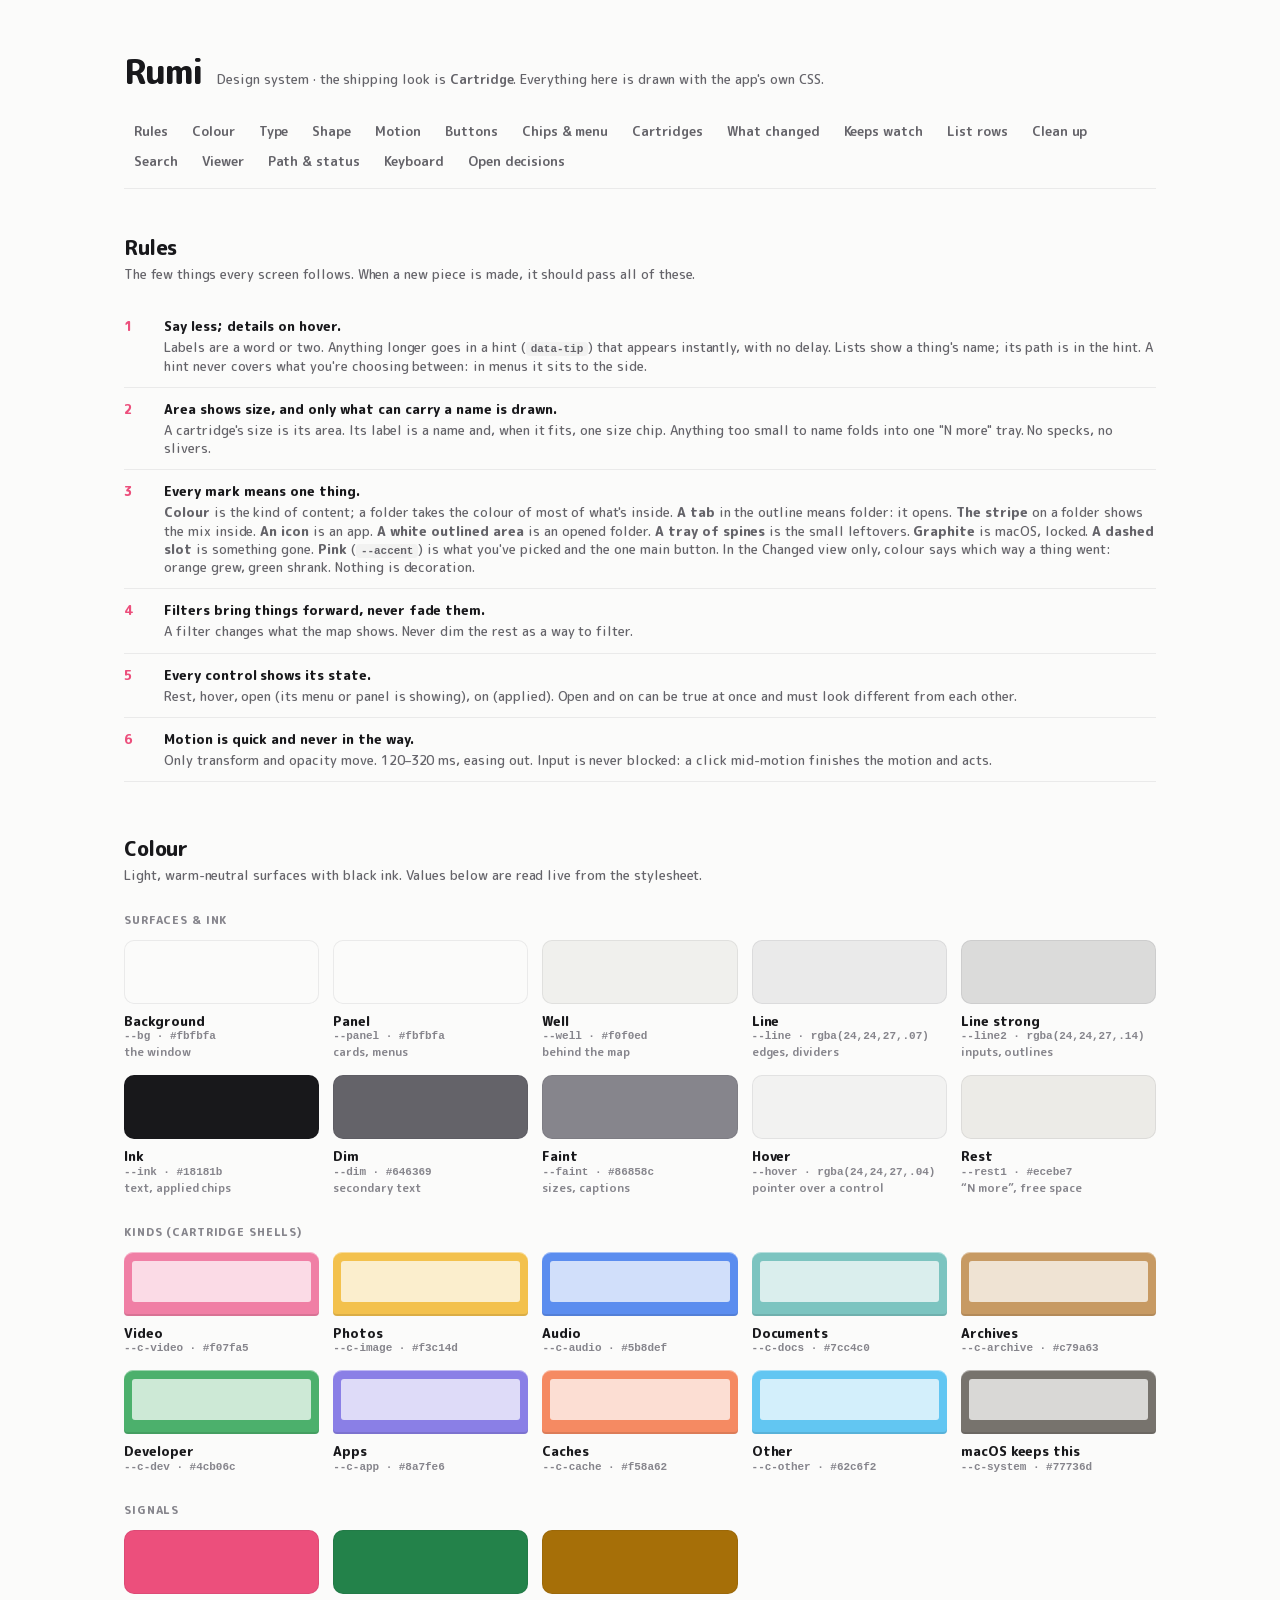
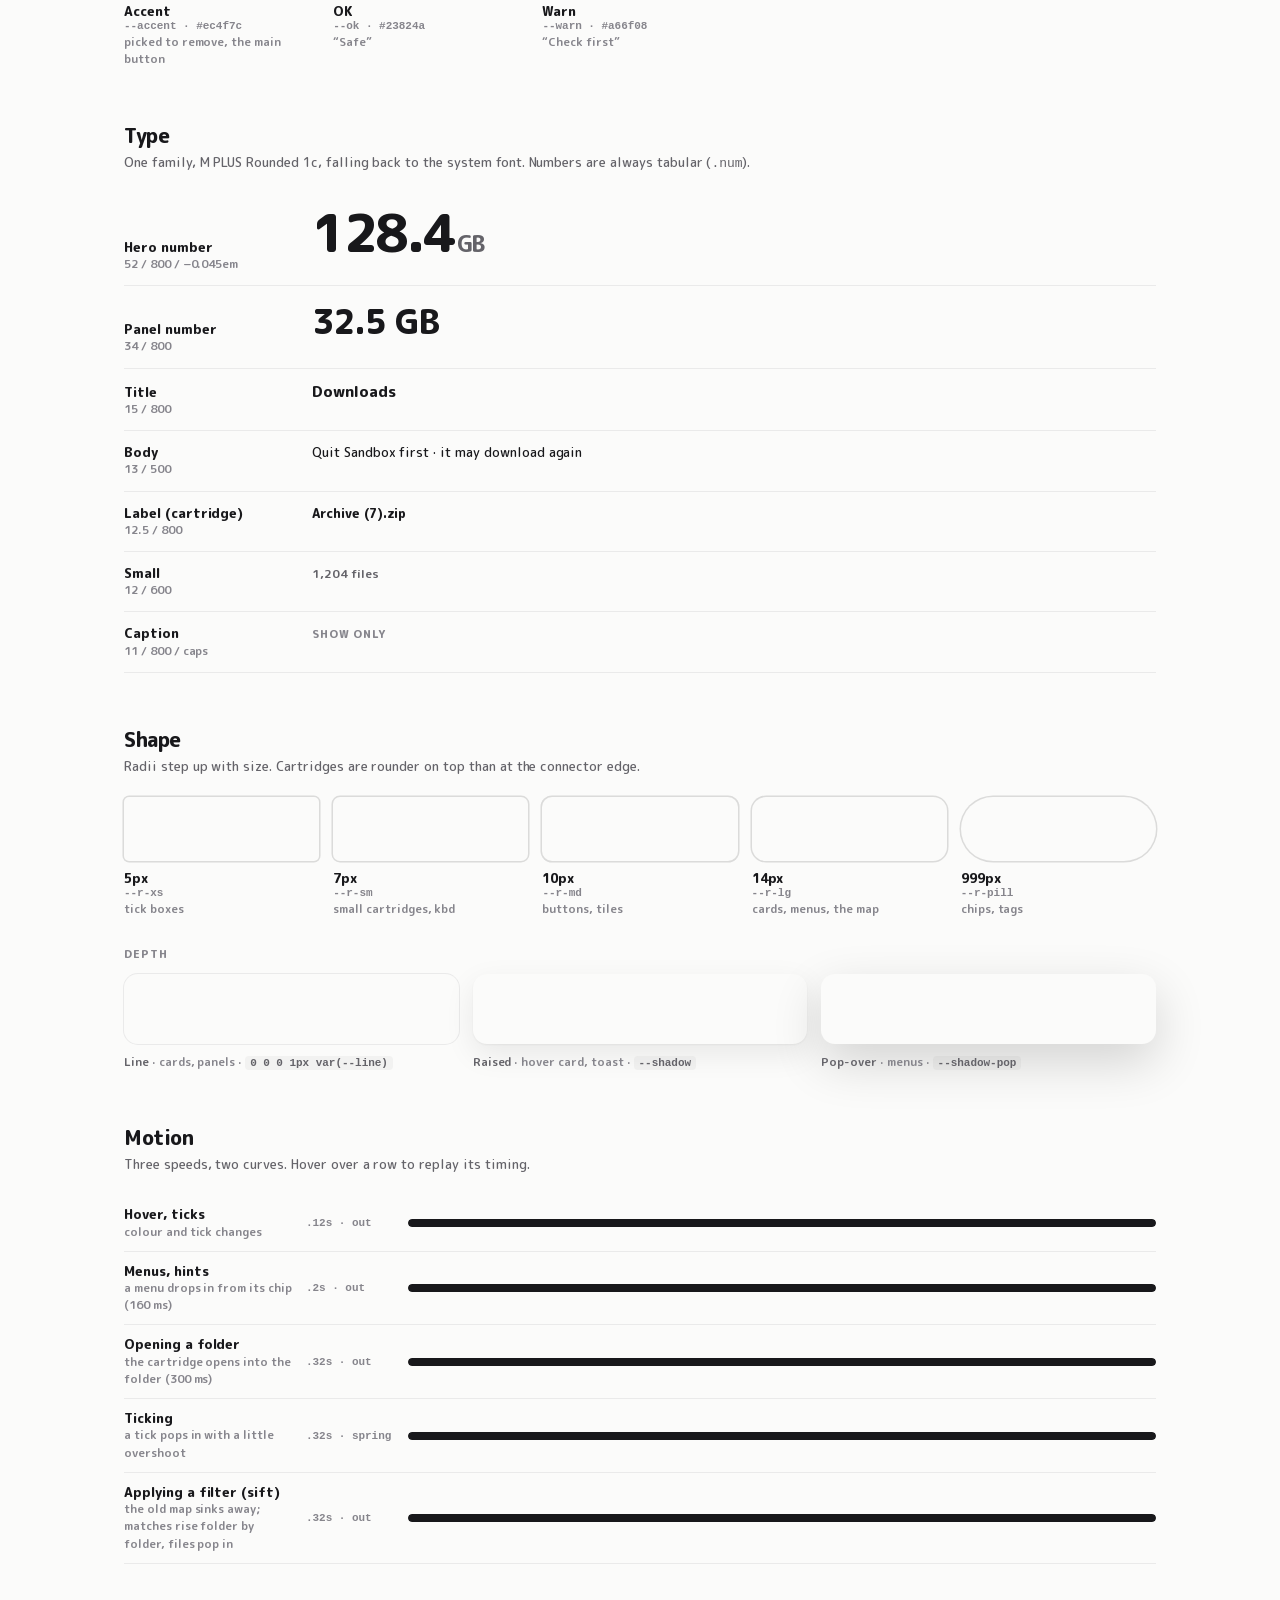
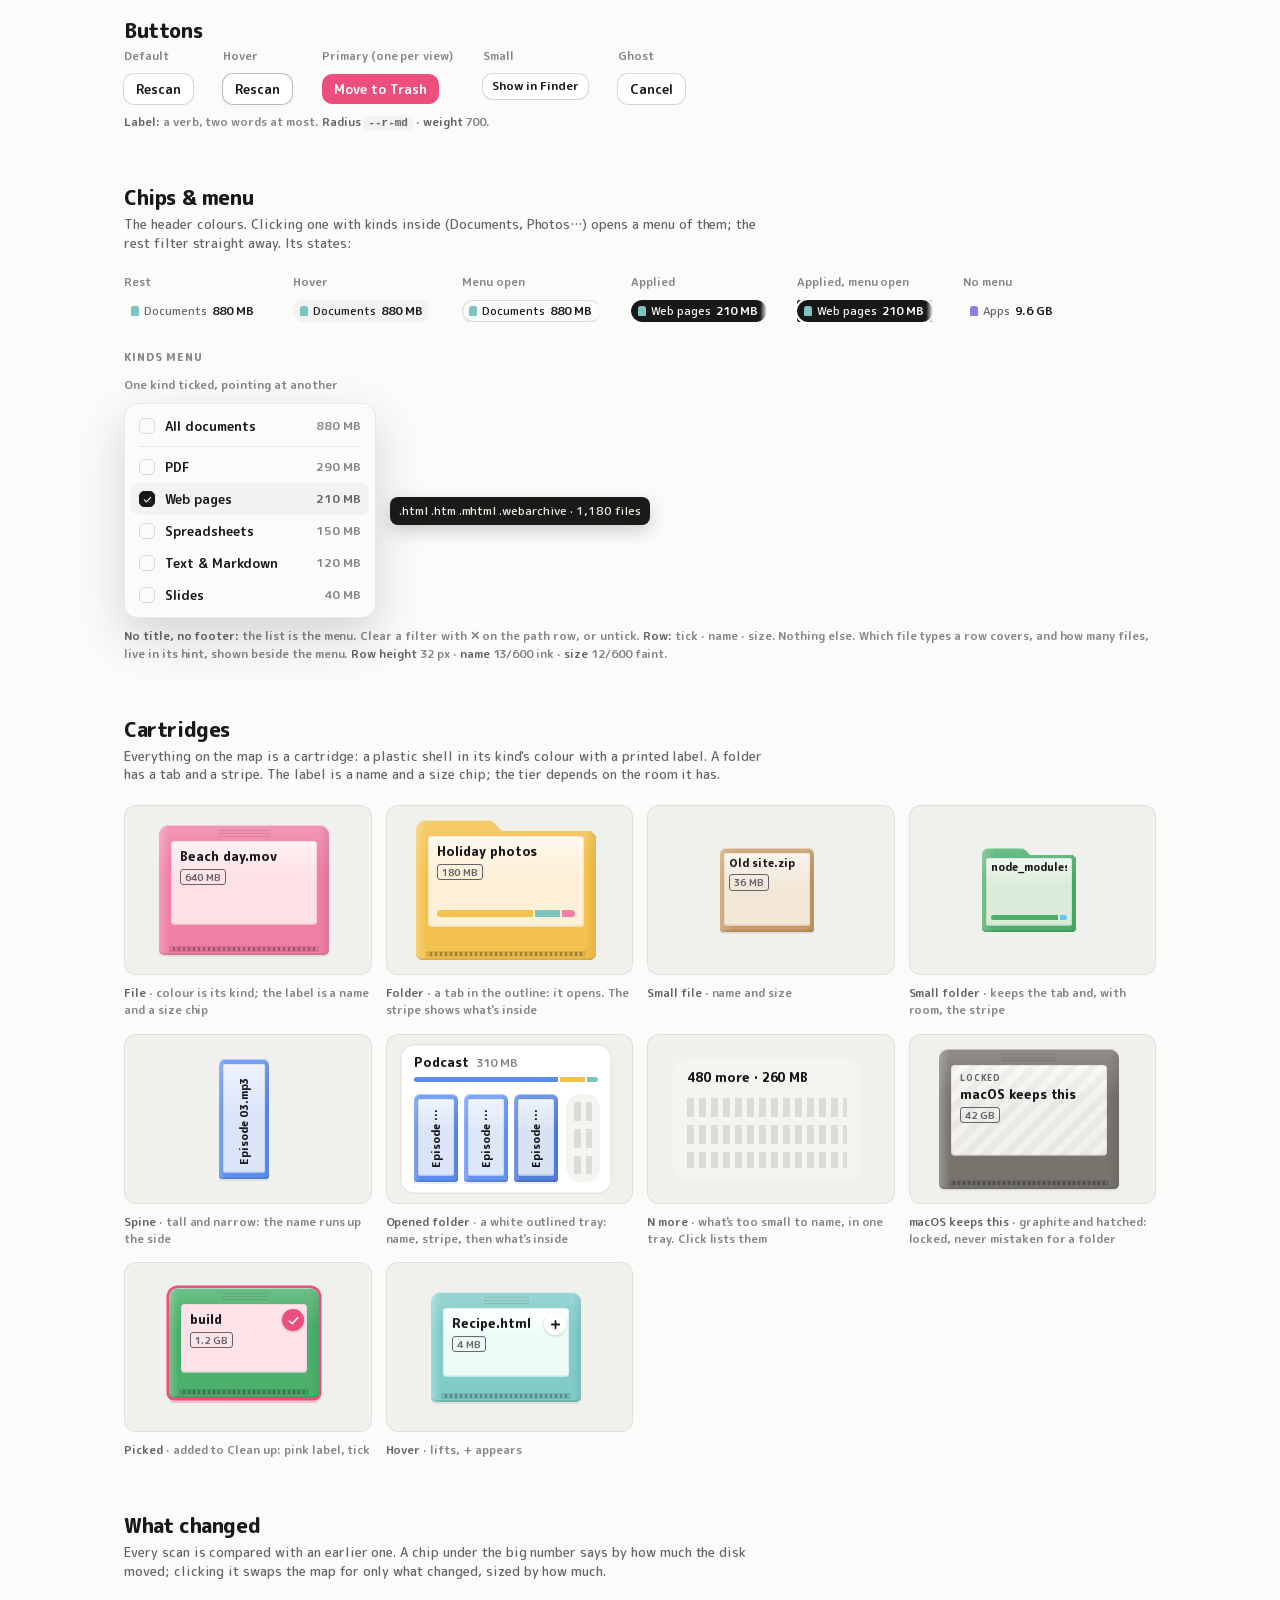
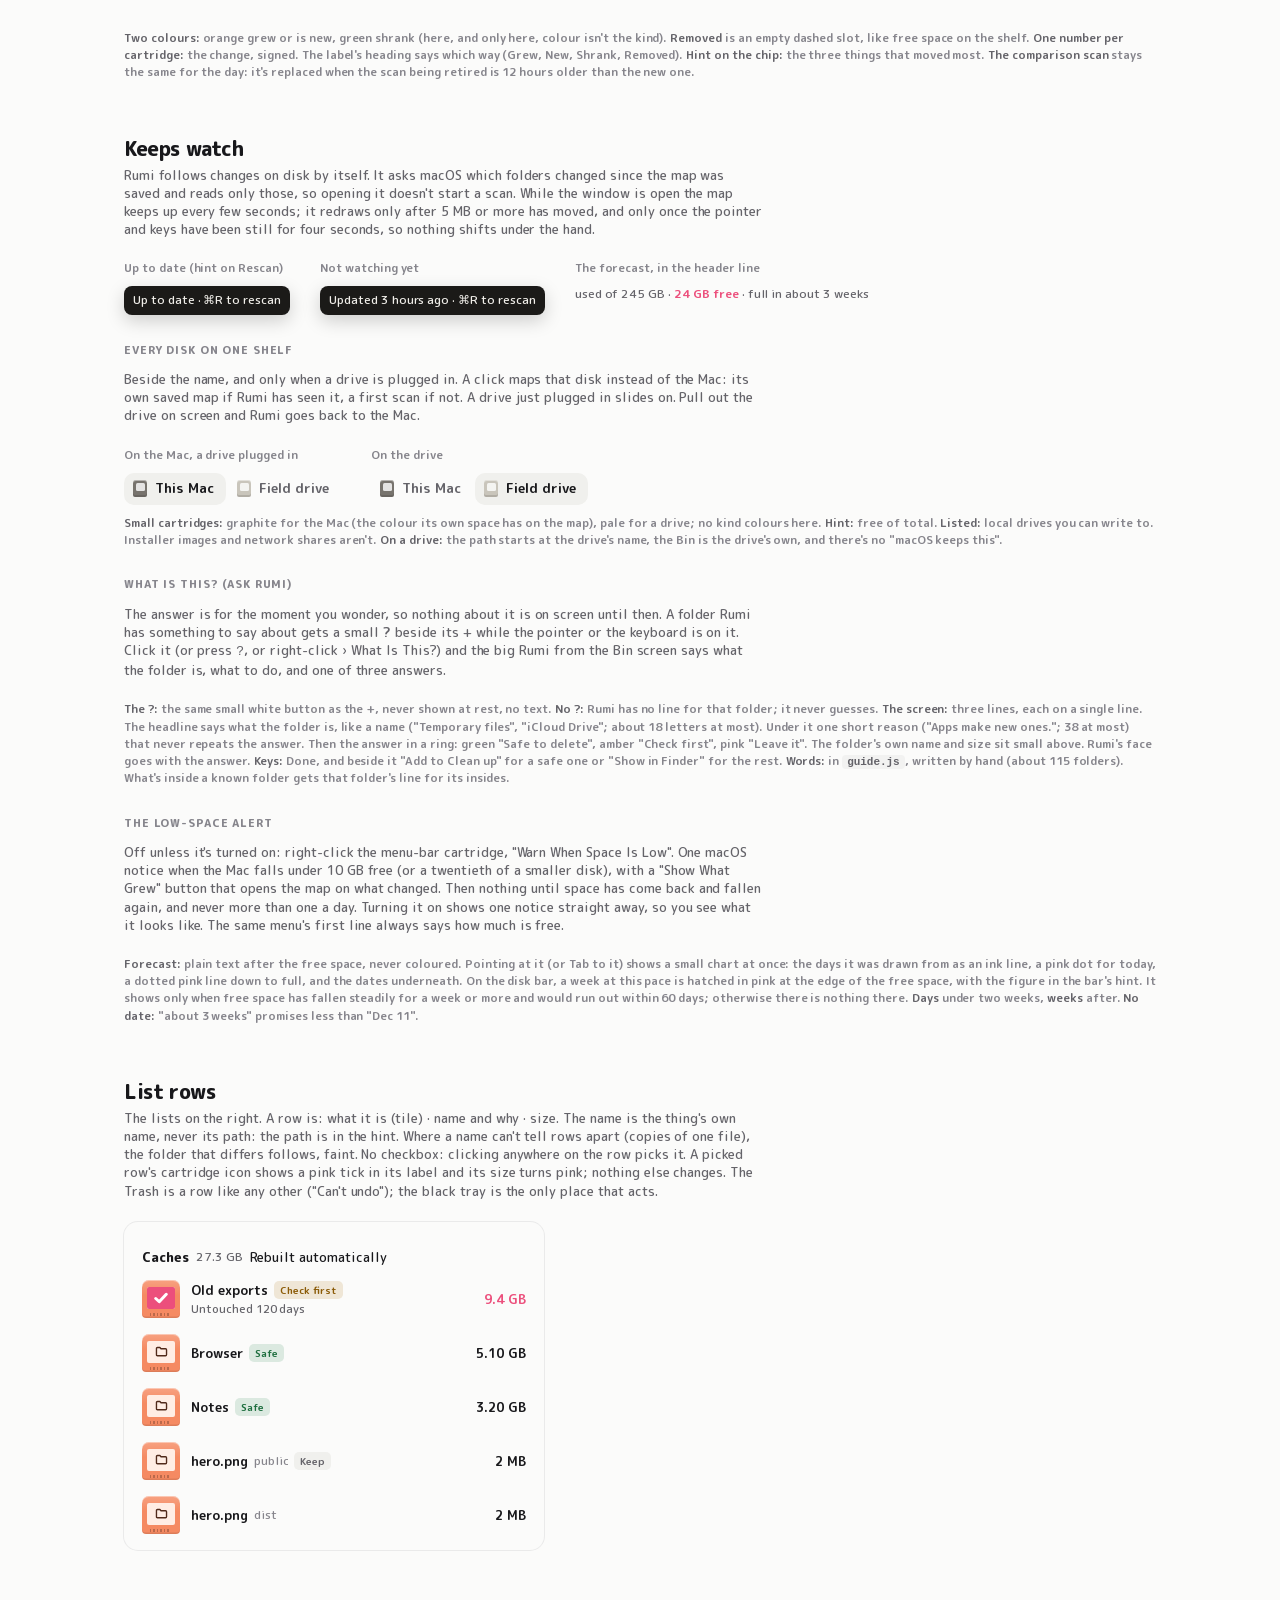
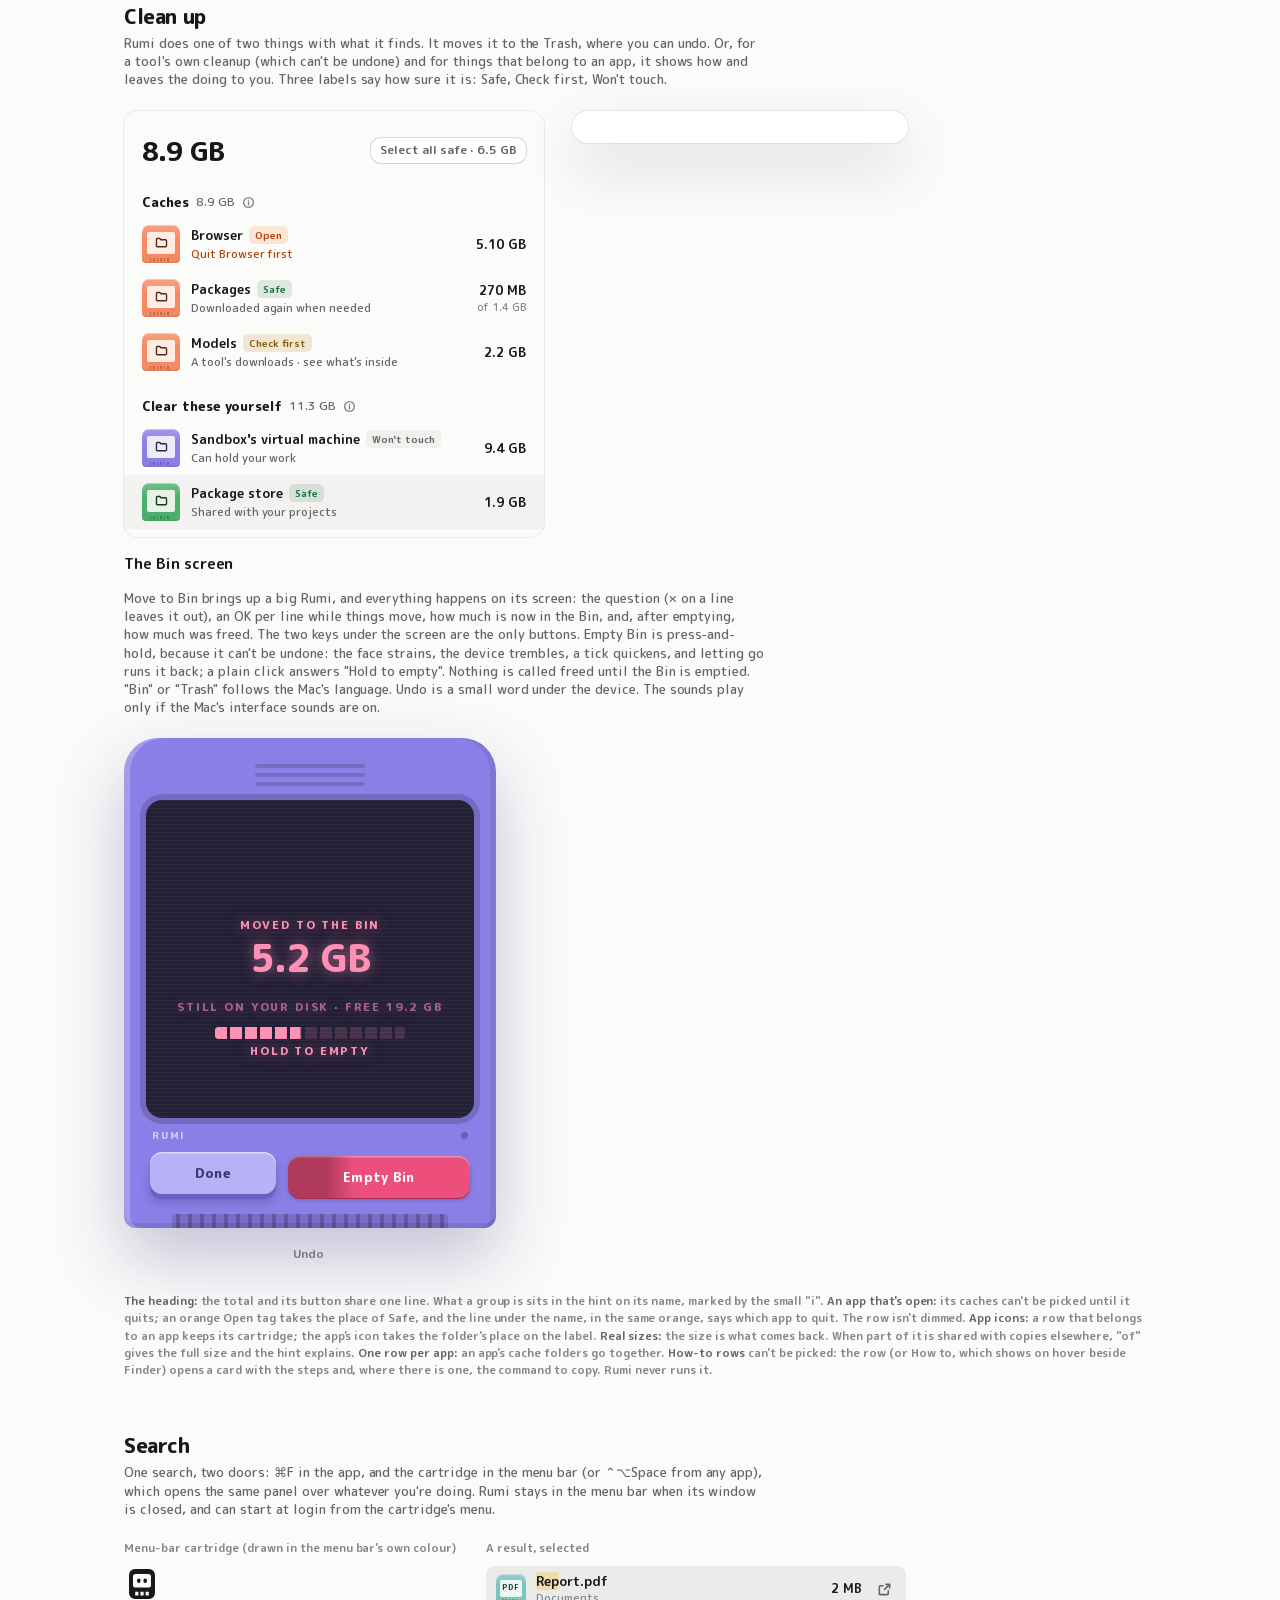
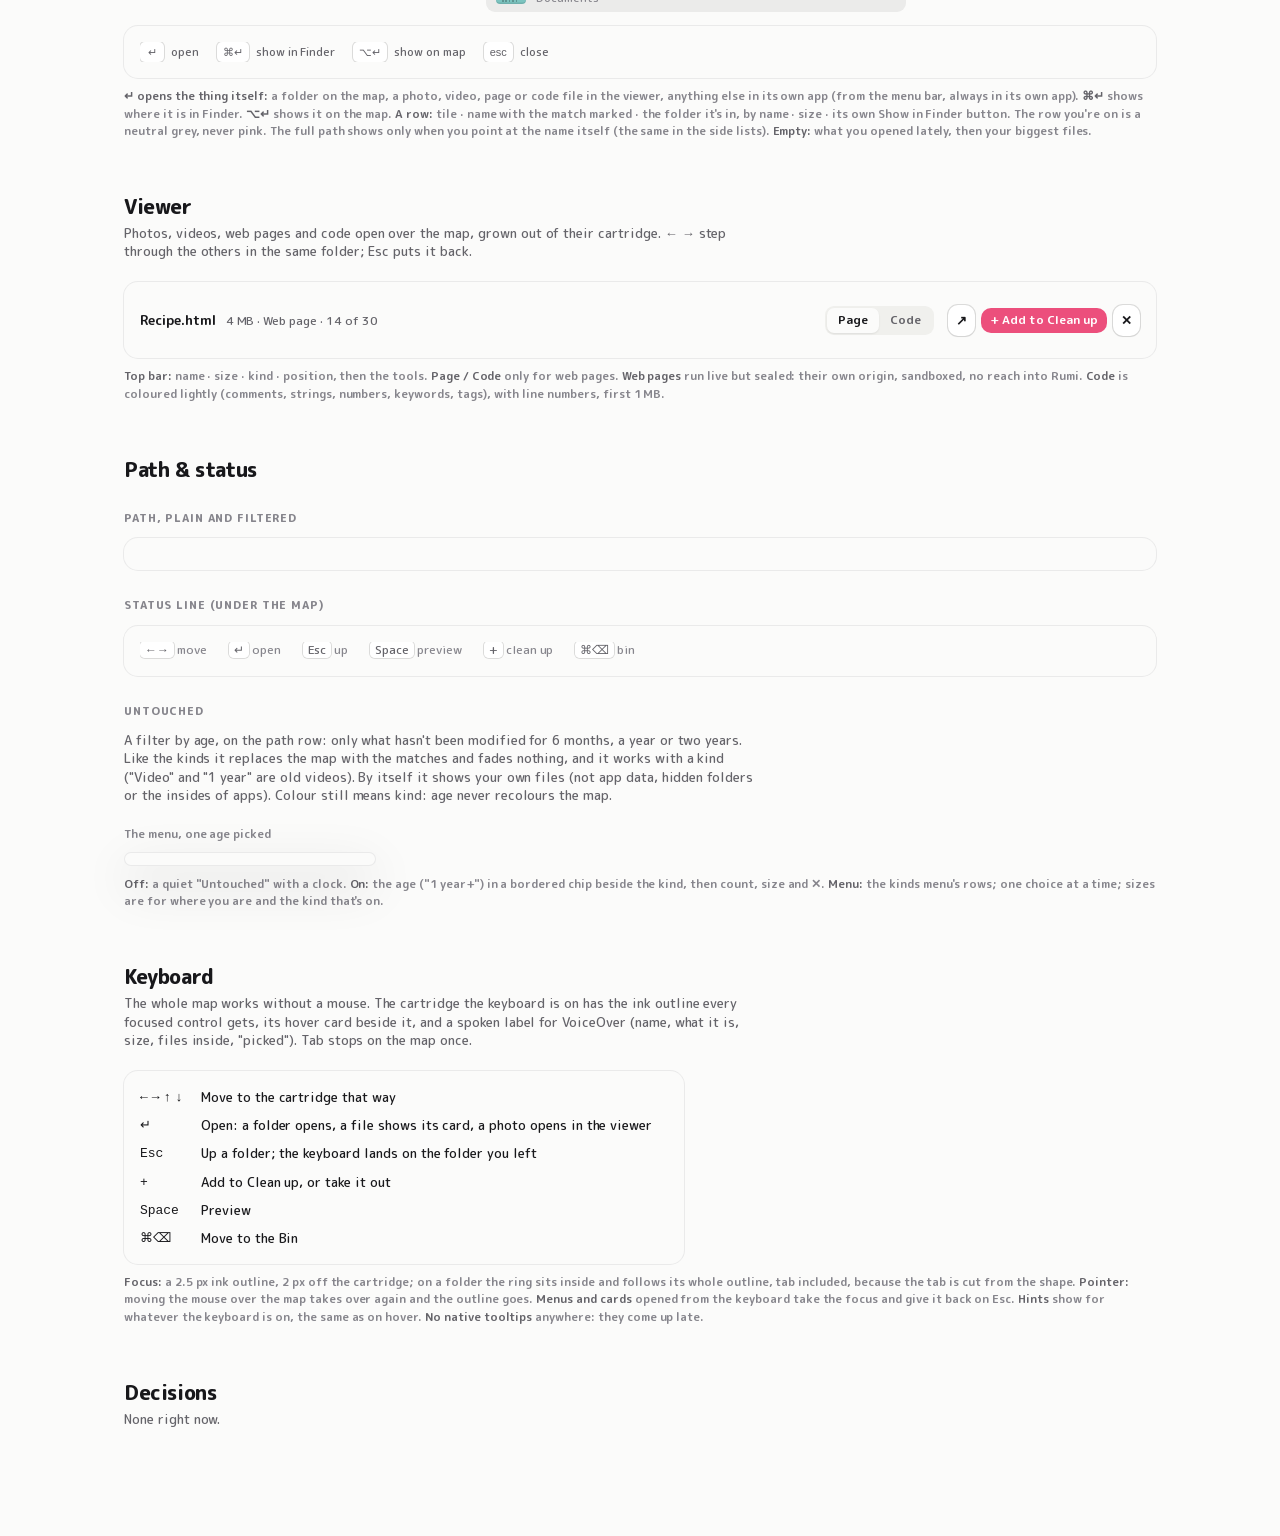
==== commit 0acaad1e: "Ask Rumi, a forecast chart and a new download window" ====
--- a/web/design-system.html
+++ b/web/design-system.html
@@ -154,7 +154,19 @@
       <div class="state"><span class="lab">Not watching yet</span><span class="hint static">Updated 3 hours ago · ⌘R to rescan</span></div>
       <div class="state"><span class="lab">The forecast, in the header line</span><div class="hero" style="margin:0"><div class="sub" style="margin:0">used of 245 GB · <b class="low">24 GB free</b> · <span data-tip="About 1.4 GB a day over the last 16 days">full in about 3 weeks</span></div></div></div>
     </div>
-    <div class="spec"><b>Forecast:</b> plain text after the free space, never coloured, with the pace in its hint. It shows only when free space has fallen steadily for a week or more and would run out within 60 days; otherwise there is nothing there. <b>Days</b> under two weeks, <b>weeks</b> after. <b>No date:</b> "about 3 weeks" promises less than "Dec 11".</div>
+    <h3 class="ds-h">Every disk on one shelf</h3>
+    <p class="lead">Beside the name, and only when a drive is plugged in. A click maps that disk instead of the Mac: its own saved map if Rumi has seen it, a first scan if not. A drive just plugged in slides on. Pull out the drive on screen and Rumi goes back to the Mac.</p>
+    <div class="states">
+      <div class="state"><span class="lab">On the Mac, a drive plugged in</span><div class="shelf" style="margin:0"><button class="disk on"><i class="dk mac"></i>This Mac</button><button class="disk"><i class="dk"></i>Field drive</button></div></div>
+      <div class="state"><span class="lab">On the drive</span><div class="shelf" style="margin:0"><button class="disk"><i class="dk mac"></i>This Mac</button><button class="disk on" data-tip="612 GB free of 1 TB"><i class="dk"></i>Field drive</button></div></div>
+    </div>
+    <div class="spec"><b>Small cartridges:</b> graphite for the Mac (the colour its own space has on the map), pale for a drive; no kind colours here. <b>Hint:</b> free of total. <b>Listed:</b> local drives you can write to. Installer images and network shares aren't. <b>On a drive:</b> the path starts at the drive's name, the Bin is the drive's own, and there's no "macOS keeps this".</div>
+    <h3 class="ds-h">What is this? (ask Rumi)</h3>
+    <p class="lead">The answer is for the moment you wonder, so nothing about it is on screen until then. A folder Rumi has something to say about gets a small <b>?</b> beside its + while the pointer or the keyboard is on it. Click it (or press <kbd>?</kbd>, or right-click › What Is This?) and the big Rumi from the Bin screen says what the folder is, what to do, and one of three answers.</p>
+    <div class="spec"><b>The ?:</b> the same small white button as the +, never shown at rest, no text. <b>No ?:</b> Rumi has no line for that folder; it never guesses. <b>The screen:</b> three lines, each on a single line. The headline says what the folder is, like a name ("Temporary files", "iCloud Drive"; about 18 letters at most). Under it one short reason ("Apps make new ones."; 38 at most) that never repeats the answer. Then the answer in a ring: green "Safe to delete", amber "Check first", pink "Leave it". The folder's own name and size sit small above. Rumi's face goes with the answer. <b>Keys:</b> Done, and beside it "Add to Clean up" for a safe one or "Show in Finder" for the rest. <b>Words:</b> in <code>guide.js</code>, written by hand (about 115 folders). What's inside a known folder gets that folder's line for its insides.</div>
+    <h3 class="ds-h">The low-space alert</h3>
+    <p class="lead">Off unless it's turned on: right-click the menu-bar cartridge, "Warn When Space Is Low". One macOS notice when the Mac falls under 10 GB free (or a twentieth of a smaller disk), with a "Show What Grew" button that opens the map on what changed. Then nothing until space has come back and fallen again, and never more than one a day. Turning it on shows one notice straight away, so you see what it looks like. The same menu's first line always says how much is free.</p>
+    <div class="spec"><b>Forecast:</b> plain text after the free space, never coloured. Pointing at it (or Tab to it) shows a small chart at once: the days it was drawn from as an ink line, a pink dot for today, a dotted pink line down to full, and the dates underneath. On the disk bar, a week at this pace is hatched in pink at the edge of the free space, with the figure in the bar's hint. It shows only when free space has fallen steadily for a week or more and would run out within 60 days; otherwise there is nothing there. <b>Days</b> under two weeks, <b>weeks</b> after. <b>No date:</b> "about 3 weeks" promises less than "Dec 11".</div>
   </section>
 
   <section class="ds-s" id="rows">
--- a/web/styles.css
+++ b/web/styles.css
@@ -759,3 +759,52 @@
 /* a list row's tick box isn't drawn, so the row shows the outline for it; its hover buttons come up for the keyboard too */
 .row:has(input:focus-visible), .row.how:focus-visible { outline: 2px solid var(--ink); outline-offset: -2px; border-radius: 8px; }
 .row:focus-within .hov { display: flex; }
+
+/* ---------- every disk on one shelf (v2.0): beside the name, only when a drive is plugged in ---------- */
+.shelf { display: flex; gap: 2px; margin-left: 14px; }
+.shelf[hidden] { display: none; }
+.disk { display: flex; align-items: center; gap: 8px; height: 32px; padding: 0 12px 0 9px; border: 0; border-radius: 10px; background: none; cursor: pointer;
+  font: inherit; font-size: 13.5px; font-weight: 700; color: var(--dim); }
+.disk:hover { background: var(--well); color: var(--ink); }
+.disk.on { background: var(--well); color: var(--ink); cursor: default; }
+/* a small cartridge: graphite for the Mac (the colour its own space has on the map), pale for a drive */
+.disk .dk { width: 14px; height: 17px; border-radius: 3px 3px 2px 2px; background: #c9c5bb; position: relative; flex: none;
+  box-shadow: inset 0 1px 0 rgba(255,255,255,.45), inset 0 -2px 0 rgba(0,0,0,.12); }
+.disk .dk.mac { background: var(--c-system); }
+.disk .dk::after { content: ""; position: absolute; inset: 3px 2.5px 6px; border-radius: 1.5px; background: rgba(255,255,255,.8); }
+/* a drive that was just plugged in slides onto the shelf */
+.disk.in { animation: diskin .45s cubic-bezier(.2,.8,.2,1); }
+@keyframes diskin { from { opacity: 0; transform: translateX(-16px); } }
+@media (prefers-reduced-motion: reduce) { .disk.in { animation: none; } }
+.scan #scan-back { margin-top: 22px; }
+
+/* ---------- "What is this?" (v2.1): ask Rumi ---------- */
+/* the ? on a folder: beside the +, the same small white button, there only under the pointer or the keyboard */
+.b > .ask { position: absolute; z-index: 4; top: 21px; right: 43px; width: 22px; height: 22px; padding: 0; border: 0; border-radius: 50%; display: none; place-items: center;
+  background: #fff; color: var(--ink); font: inherit; font-size: 13px; font-weight: 800; line-height: 1; cursor: pointer; box-shadow: 0 1px 3px rgba(0,0,0,.2); }
+.b > .ask.solo { right: 15px; }
+.b.sm > .ask { top: 6px; right: 31px; } .b.sm > .ask.solo { right: 5px; }
+.b.container > .ask { top: 7px; right: 36px; background: var(--ink); color: var(--bg); box-shadow: none; } .b.container > .ask.solo { right: 8px; }
+.b:hover > .ask, .b:focus-visible > .ask { display: grid; }
+.b.container:has(.b:hover) > .ask { display: none; }   /* the pointer is on something inside the tray: that one's ? shows, not the tray's */
+/* what Rumi says on its screen */
+.sc-say { font-size: 28px; font-weight: 800; letter-spacing: -.01em; line-height: 1.15; margin: 4px 0 2px; max-width: 100%; white-space: nowrap; overflow: hidden; }
+.sc-why { font-size: 13px; font-weight: 700; letter-spacing: .01em; max-width: 100%; white-space: nowrap; overflow: hidden; text-overflow: ellipsis; opacity: .92; }
+.sc-verdict { margin-top: 12px; padding: 5px 12px; border-radius: 99px; border: 2px solid currentColor; }
+.sc-verdict.safe { color: #7ee2a8; text-shadow: 0 0 12px rgba(126,226,168,.5); }
+.sc-verdict.review { color: #ffc46b; text-shadow: 0 0 12px rgba(255,196,107,.5); }
+
+/* ---------- the forecast (v2.0): a chart under its words, and a week's loss marked on the disk bar ---------- */
+#fore { cursor: default; border-radius: 4px; }
+.fore-card { position: fixed; z-index: 60; width: 318px; pointer-events: none; background: var(--panel); border: 1px solid var(--line); border-radius: 14px; padding: 14px 16px 12px;
+  box-shadow: var(--shadow); font-size: 12px; color: var(--dim); }
+.fore-card[hidden] { display: none; }
+.fore-card b { display: block; color: var(--ink); font-size: 14px; margin-bottom: 1px; }
+.fore-card svg { display: block; margin: 12px 0 6px; overflow: visible; }
+.fore-card .base { stroke: var(--line2); }
+.fore-card .was { fill: none; stroke: var(--ink); stroke-width: 2; stroke-linecap: round; stroke-linejoin: round; }
+.fore-card .will { stroke: var(--accent); stroke-width: 2; stroke-dasharray: 3 4; stroke-linecap: round; }
+.fore-card .now { fill: var(--accent); }
+.fore-card .ax { display: flex; justify-content: space-between; font-weight: 700; font-size: 11px; color: var(--faint); }
+/* on the bar: pink hatching at the edge of the free space, as wide as a week at this pace */
+.diskbar > div.free .bite { position: absolute; left: 0; top: 0; bottom: 0; background: repeating-linear-gradient(135deg, rgba(236,79,124,.5) 0 4px, rgba(236,79,124,.16) 4px 8px); border-right: 2px solid var(--accent); }
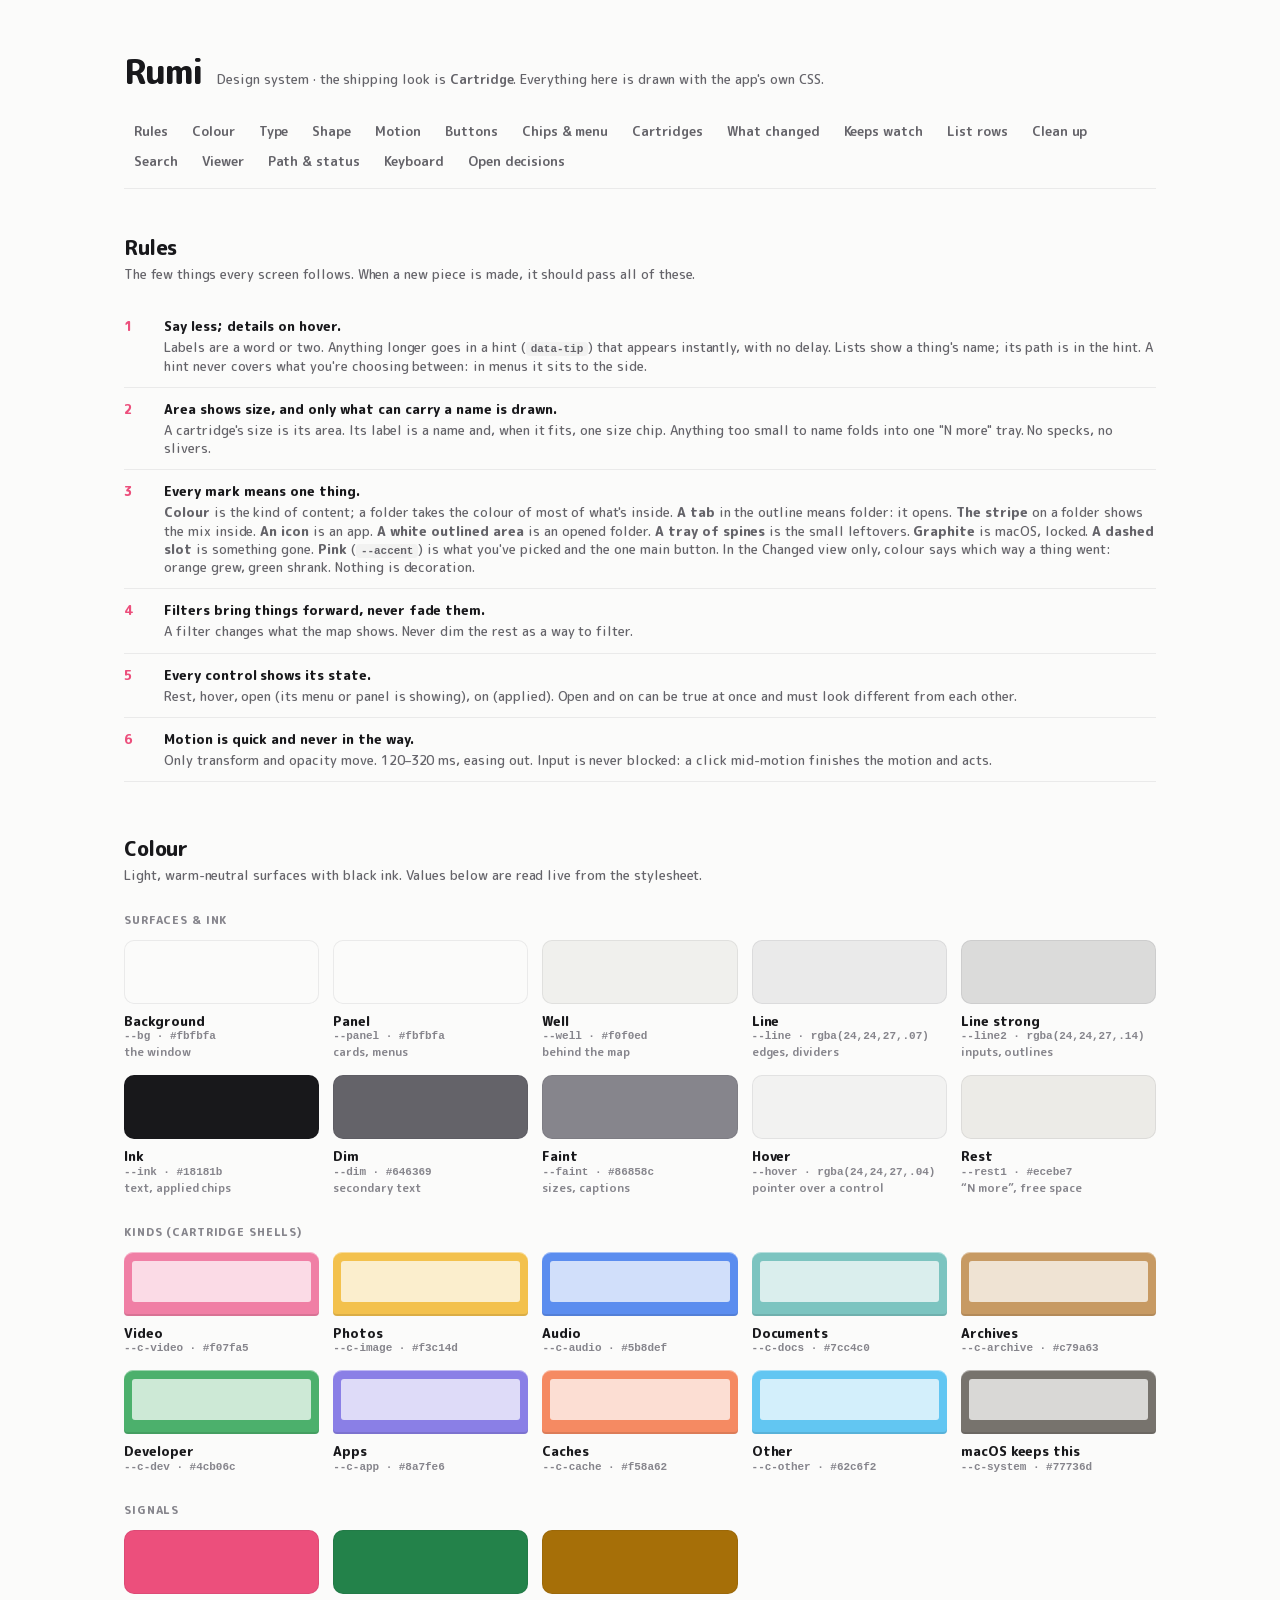
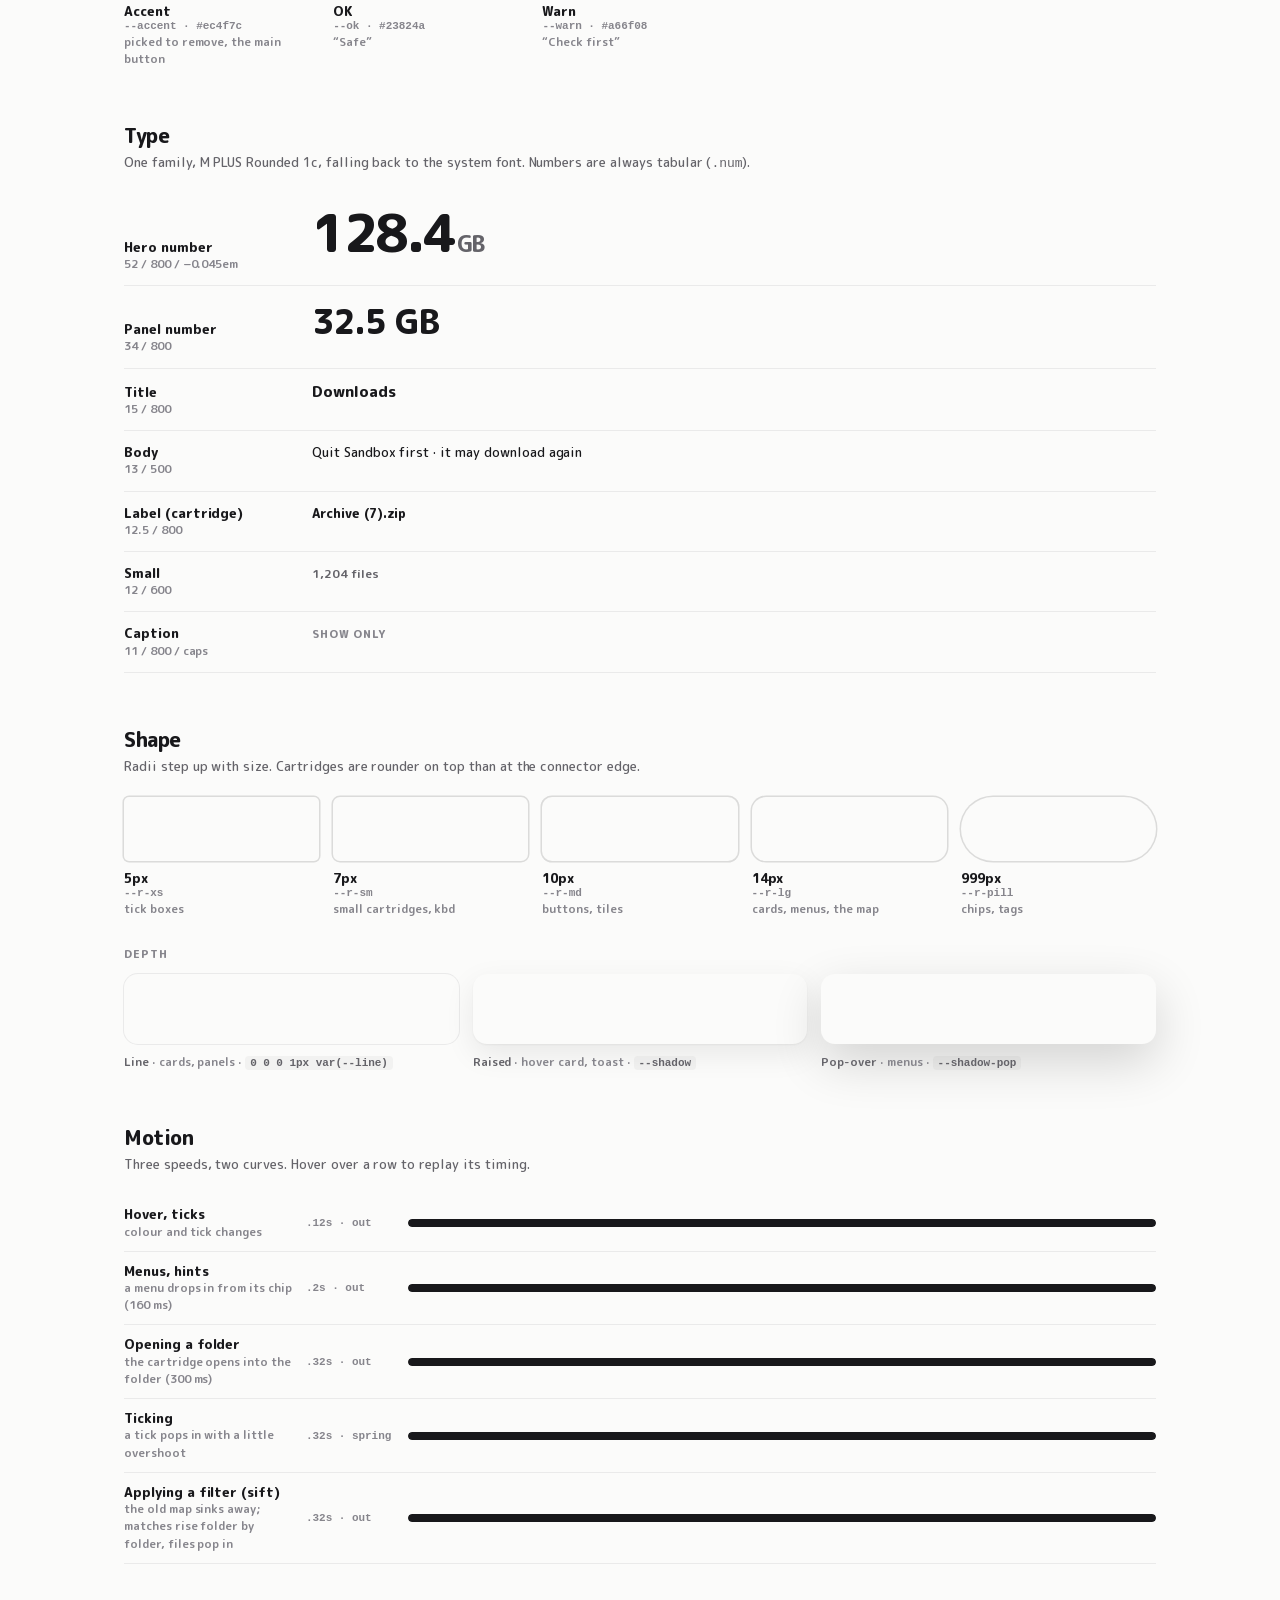
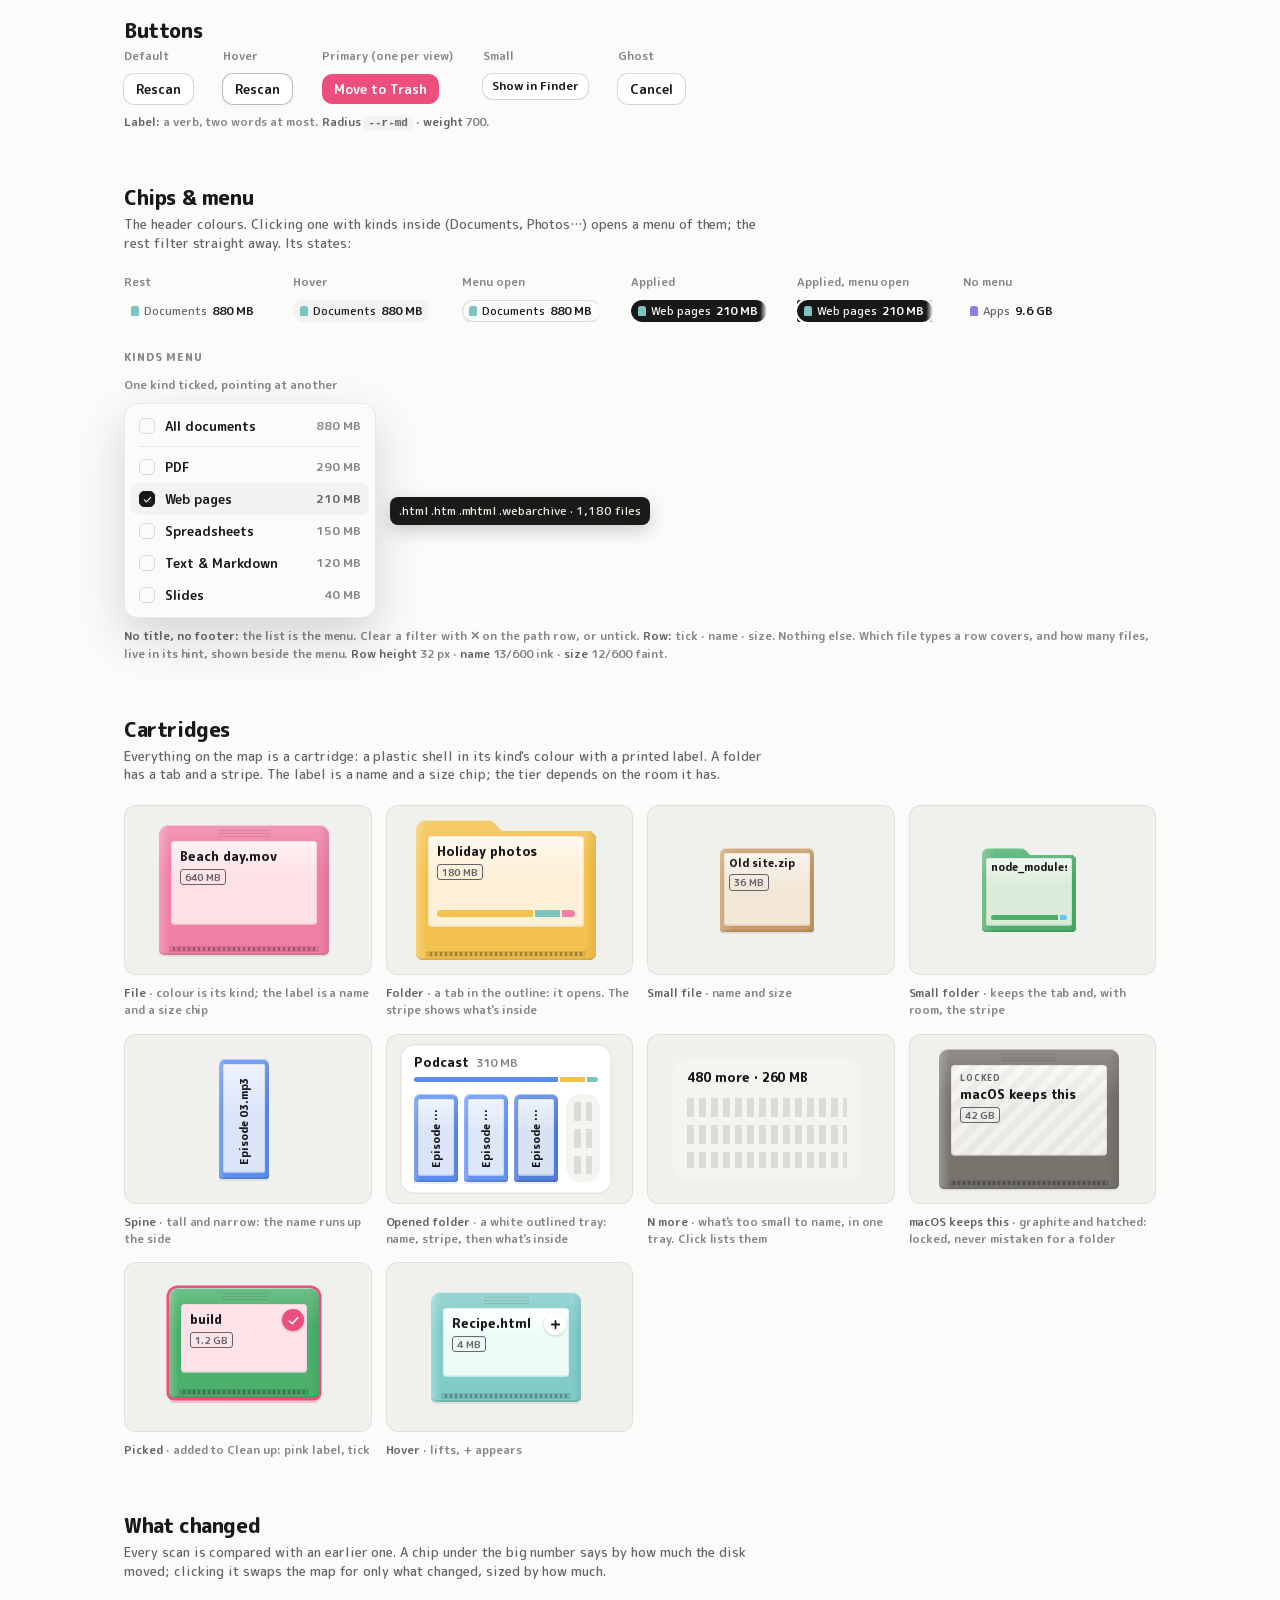
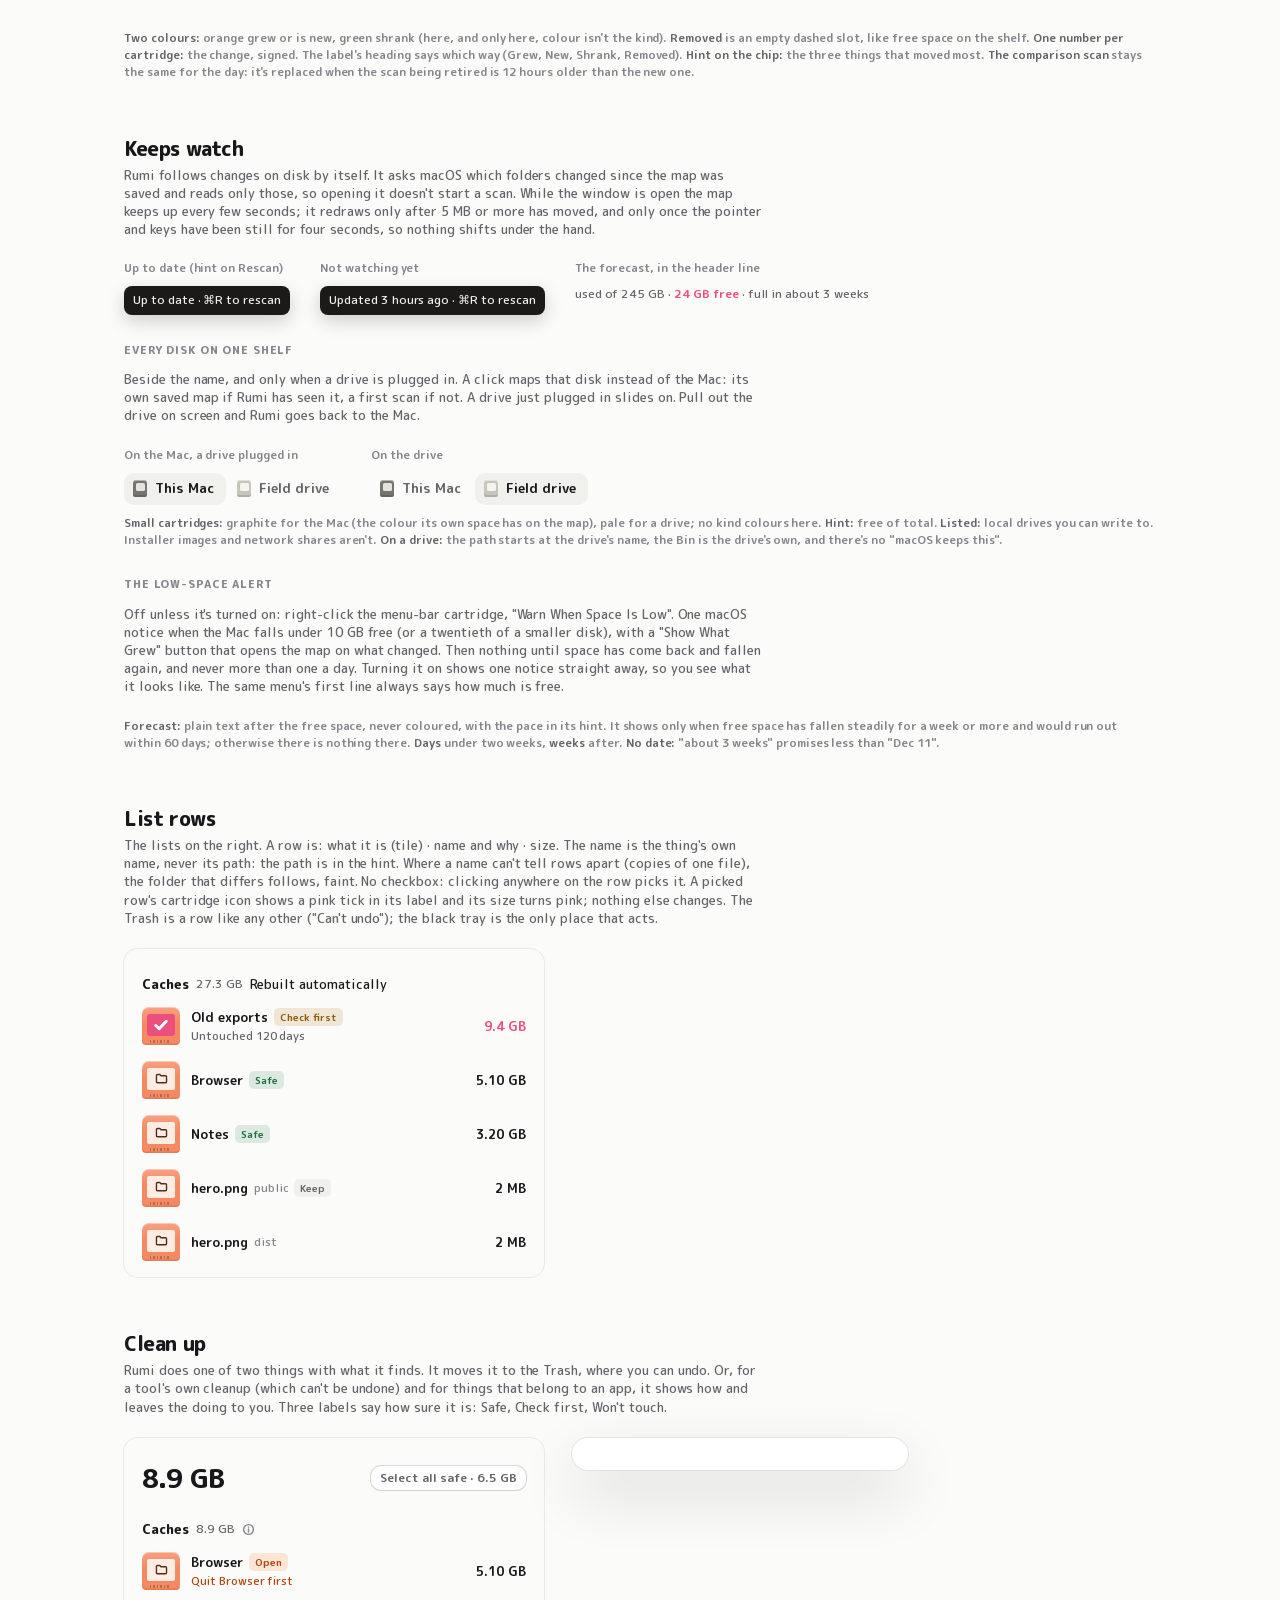
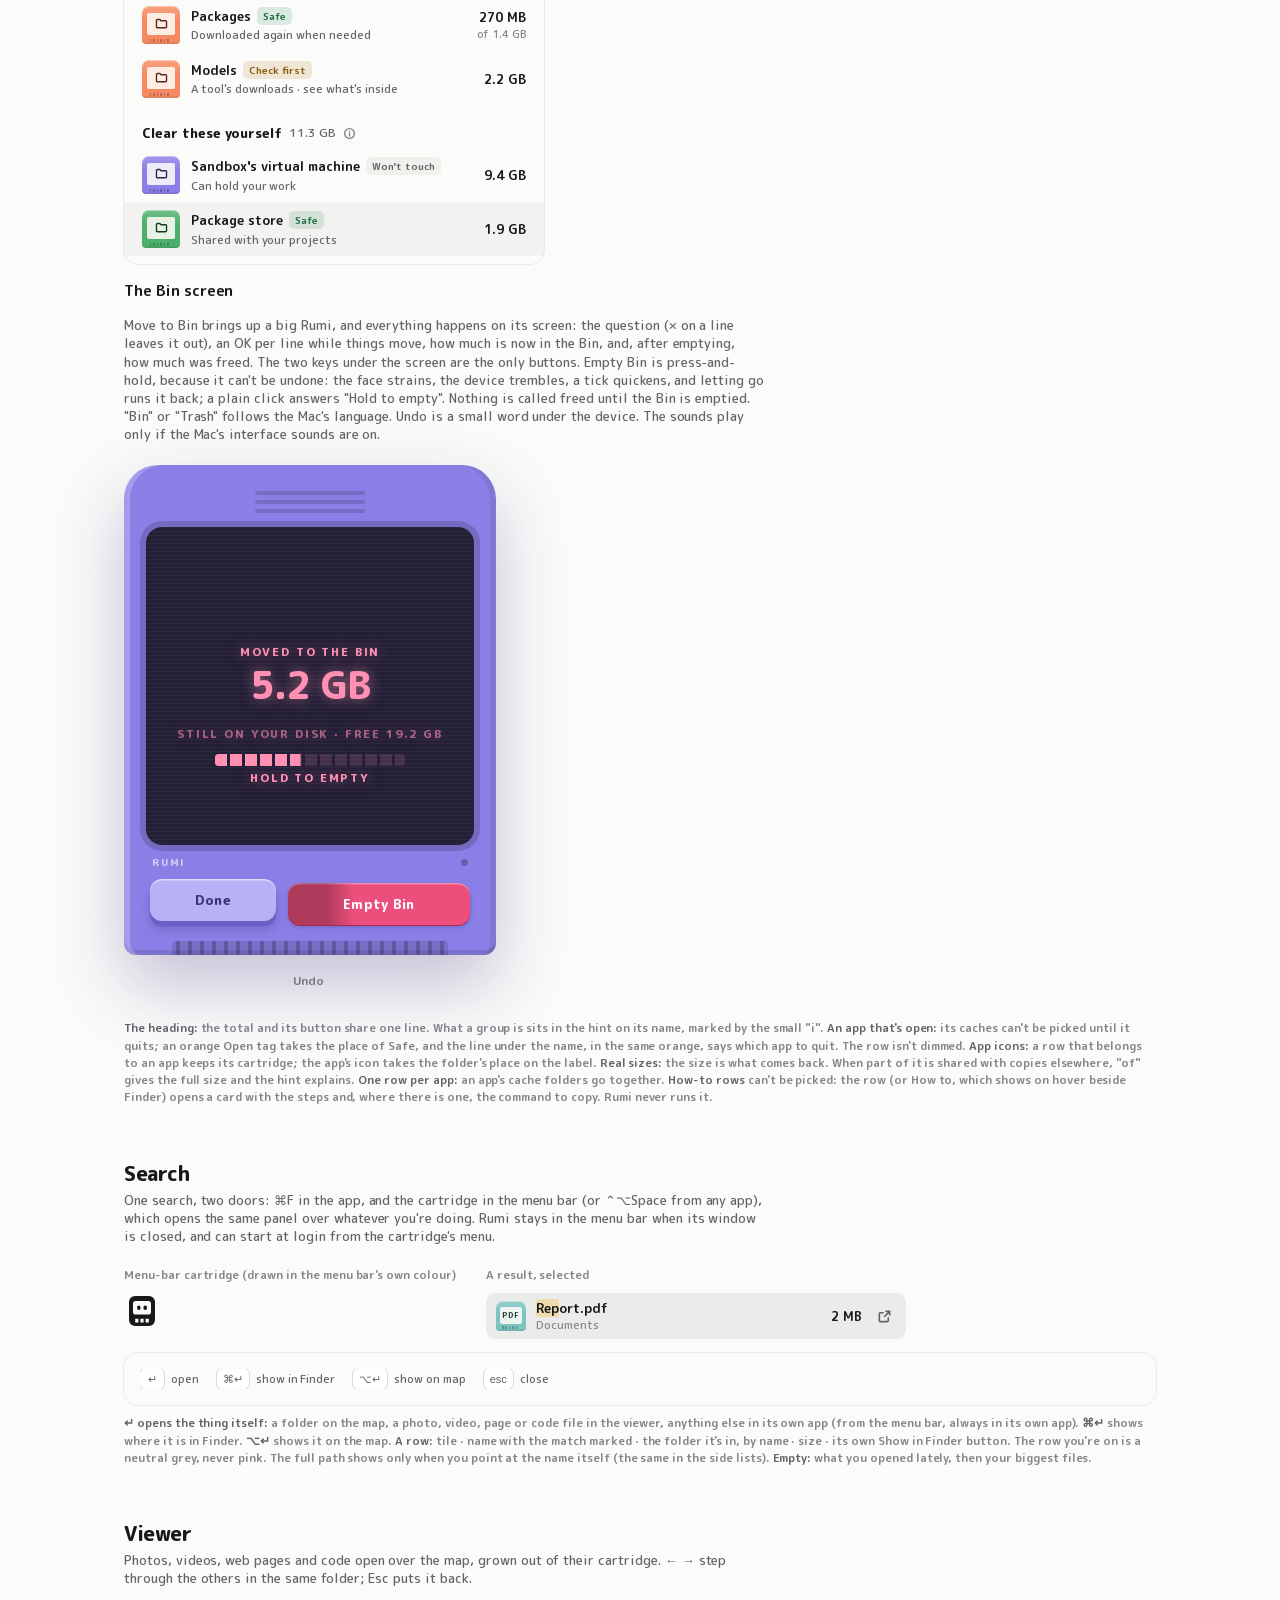
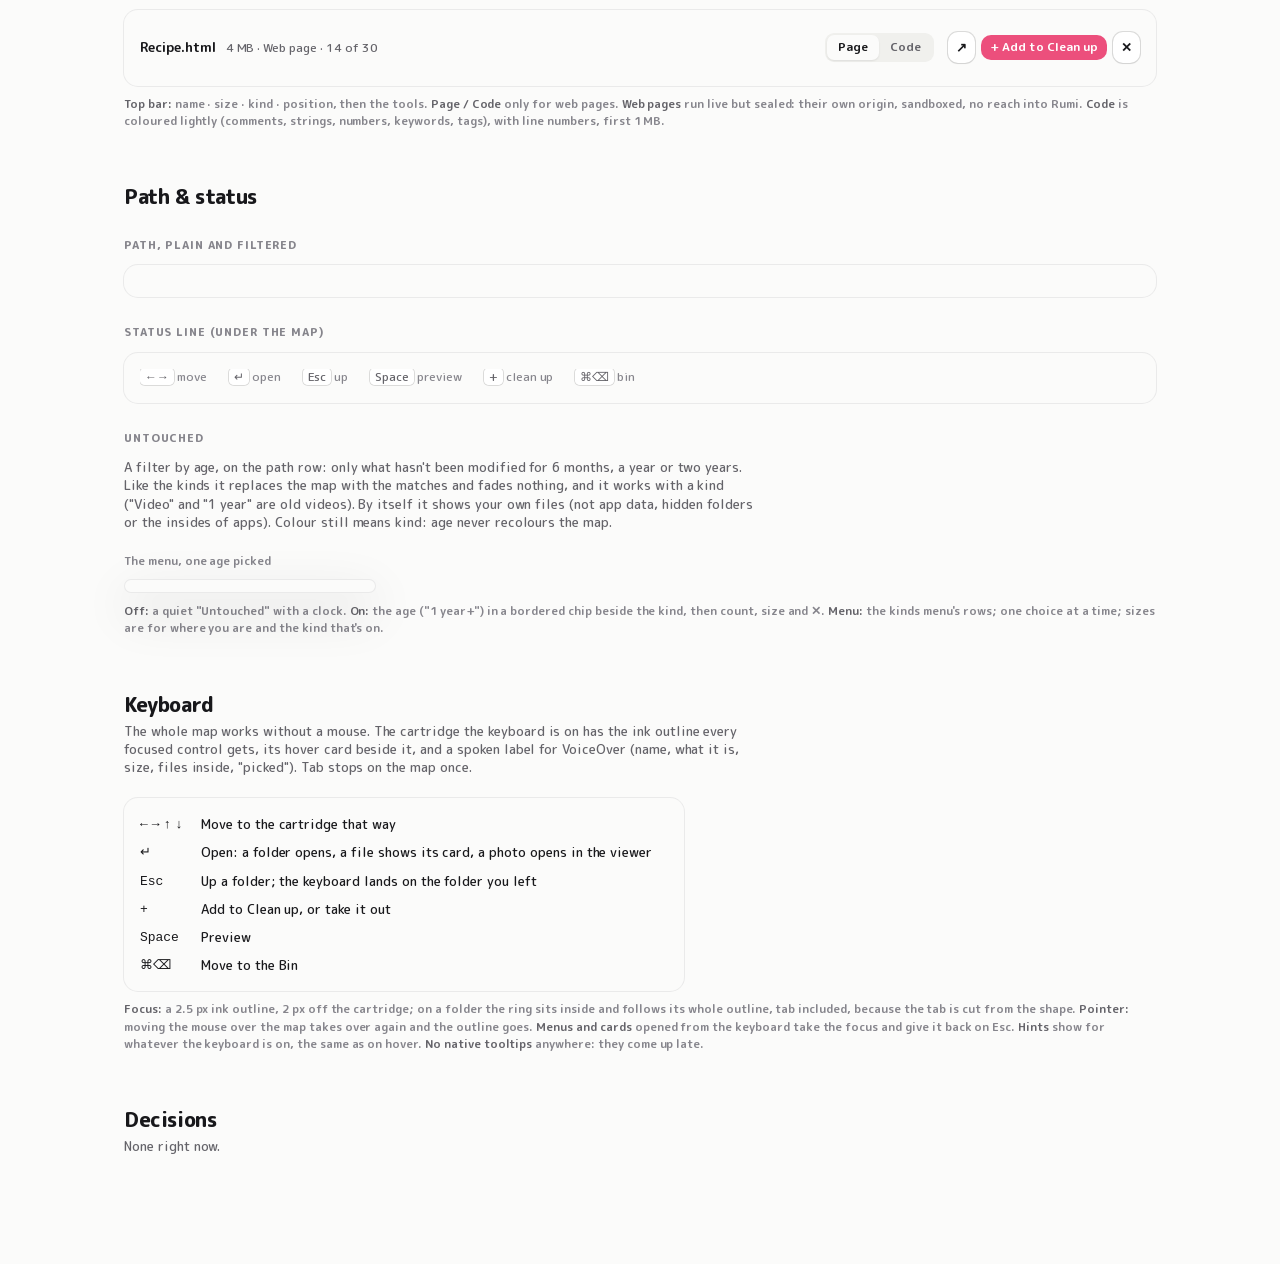
==== commit 1ea57c33: "v2.0 Keeps watch" ====
--- a/web/design-system.html
+++ b/web/design-system.html
@@ -161,12 +161,9 @@
       <div class="state"><span class="lab">On the drive</span><div class="shelf" style="margin:0"><button class="disk"><i class="dk mac"></i>This Mac</button><button class="disk on" data-tip="612 GB free of 1 TB"><i class="dk"></i>Field drive</button></div></div>
     </div>
     <div class="spec"><b>Small cartridges:</b> graphite for the Mac (the colour its own space has on the map), pale for a drive; no kind colours here. <b>Hint:</b> free of total. <b>Listed:</b> local drives you can write to. Installer images and network shares aren't. <b>On a drive:</b> the path starts at the drive's name, the Bin is the drive's own, and there's no "macOS keeps this".</div>
-    <h3 class="ds-h">What is this? (ask Rumi)</h3>
-    <p class="lead">The answer is for the moment you wonder, so nothing about it is on screen until then. A folder Rumi has something to say about gets a small <b>?</b> beside its + while the pointer or the keyboard is on it. Click it (or press <kbd>?</kbd>, or right-click › What Is This?) and the big Rumi from the Bin screen says what the folder is, what to do, and one of three answers.</p>
-    <div class="spec"><b>The ?:</b> the same small white button as the +, never shown at rest, no text. <b>No ?:</b> Rumi has no line for that folder; it never guesses. <b>The screen:</b> three lines, each on a single line. The headline says what the folder is, like a name ("Temporary files", "iCloud Drive"; about 18 letters at most). Under it one short reason ("Apps make new ones."; 38 at most) that never repeats the answer. Then the answer in a ring: green "Safe to delete", amber "Check first", pink "Leave it". The folder's own name and size sit small above. Rumi's face goes with the answer. <b>Keys:</b> Done, and beside it "Add to Clean up" for a safe one or "Show in Finder" for the rest. <b>Words:</b> in <code>guide.js</code>, written by hand (about 115 folders). What's inside a known folder gets that folder's line for its insides.</div>
     <h3 class="ds-h">The low-space alert</h3>
     <p class="lead">Off unless it's turned on: right-click the menu-bar cartridge, "Warn When Space Is Low". One macOS notice when the Mac falls under 10 GB free (or a twentieth of a smaller disk), with a "Show What Grew" button that opens the map on what changed. Then nothing until space has come back and fallen again, and never more than one a day. Turning it on shows one notice straight away, so you see what it looks like. The same menu's first line always says how much is free.</p>
-    <div class="spec"><b>Forecast:</b> plain text after the free space, never coloured. Pointing at it (or Tab to it) shows a small chart at once: the days it was drawn from as an ink line, a pink dot for today, a dotted pink line down to full, and the dates underneath. On the disk bar, a week at this pace is hatched in pink at the edge of the free space, with the figure in the bar's hint. It shows only when free space has fallen steadily for a week or more and would run out within 60 days; otherwise there is nothing there. <b>Days</b> under two weeks, <b>weeks</b> after. <b>No date:</b> "about 3 weeks" promises less than "Dec 11".</div>
+    <div class="spec"><b>Forecast:</b> plain text after the free space, never coloured, with the pace in its hint. It shows only when free space has fallen steadily for a week or more and would run out within 60 days; otherwise there is nothing there. <b>Days</b> under two weeks, <b>weeks</b> after. <b>No date:</b> "about 3 weeks" promises less than "Dec 11".</div>
   </section>
 
   <section class="ds-s" id="rows">
--- a/web/app.css
+++ b/web/app.css
@@ -64,7 +64,7 @@
   color: var(--dim); font-size: 12px; transition: background .15s, border-color .15s, color .15s; }
 .chip i { width: 8px; height: 8px; border-radius: 3px; }
 .chip b { color: var(--ink); font-weight: 600; }
-button.chip:hover { background: var(--hover); color: var(--ink); }
+button.chip:not(.on):hover { background: var(--hover); color: var(--ink); }   /* a chip that's on keeps its dark look under the pointer */
 .chip.on { background: var(--ink); border-color: var(--ink); color: var(--bg); }
 .chip.on b { color: var(--bg); }
 /* its menu is open: lifted and outlined */
--- a/web/styles.css
+++ b/web/styles.css
@@ -777,34 +777,3 @@
 @keyframes diskin { from { opacity: 0; transform: translateX(-16px); } }
 @media (prefers-reduced-motion: reduce) { .disk.in { animation: none; } }
 .scan #scan-back { margin-top: 22px; }
-
-/* ---------- "What is this?" (v2.1): ask Rumi ---------- */
-/* the ? on a folder: beside the +, the same small white button, there only under the pointer or the keyboard */
-.b > .ask { position: absolute; z-index: 4; top: 21px; right: 43px; width: 22px; height: 22px; padding: 0; border: 0; border-radius: 50%; display: none; place-items: center;
-  background: #fff; color: var(--ink); font: inherit; font-size: 13px; font-weight: 800; line-height: 1; cursor: pointer; box-shadow: 0 1px 3px rgba(0,0,0,.2); }
-.b > .ask.solo { right: 15px; }
-.b.sm > .ask { top: 6px; right: 31px; } .b.sm > .ask.solo { right: 5px; }
-.b.container > .ask { top: 7px; right: 36px; background: var(--ink); color: var(--bg); box-shadow: none; } .b.container > .ask.solo { right: 8px; }
-.b:hover > .ask, .b:focus-visible > .ask { display: grid; }
-.b.container:has(.b:hover) > .ask { display: none; }   /* the pointer is on something inside the tray: that one's ? shows, not the tray's */
-/* what Rumi says on its screen */
-.sc-say { font-size: 28px; font-weight: 800; letter-spacing: -.01em; line-height: 1.15; margin: 4px 0 2px; max-width: 100%; white-space: nowrap; overflow: hidden; }
-.sc-why { font-size: 13px; font-weight: 700; letter-spacing: .01em; max-width: 100%; white-space: nowrap; overflow: hidden; text-overflow: ellipsis; opacity: .92; }
-.sc-verdict { margin-top: 12px; padding: 5px 12px; border-radius: 99px; border: 2px solid currentColor; }
-.sc-verdict.safe { color: #7ee2a8; text-shadow: 0 0 12px rgba(126,226,168,.5); }
-.sc-verdict.review { color: #ffc46b; text-shadow: 0 0 12px rgba(255,196,107,.5); }
-
-/* ---------- the forecast (v2.0): a chart under its words, and a week's loss marked on the disk bar ---------- */
-#fore { cursor: default; border-radius: 4px; }
-.fore-card { position: fixed; z-index: 60; width: 318px; pointer-events: none; background: var(--panel); border: 1px solid var(--line); border-radius: 14px; padding: 14px 16px 12px;
-  box-shadow: var(--shadow); font-size: 12px; color: var(--dim); }
-.fore-card[hidden] { display: none; }
-.fore-card b { display: block; color: var(--ink); font-size: 14px; margin-bottom: 1px; }
-.fore-card svg { display: block; margin: 12px 0 6px; overflow: visible; }
-.fore-card .base { stroke: var(--line2); }
-.fore-card .was { fill: none; stroke: var(--ink); stroke-width: 2; stroke-linecap: round; stroke-linejoin: round; }
-.fore-card .will { stroke: var(--accent); stroke-width: 2; stroke-dasharray: 3 4; stroke-linecap: round; }
-.fore-card .now { fill: var(--accent); }
-.fore-card .ax { display: flex; justify-content: space-between; font-weight: 700; font-size: 11px; color: var(--faint); }
-/* on the bar: pink hatching at the edge of the free space, as wide as a week at this pace */
-.diskbar > div.free .bite { position: absolute; left: 0; top: 0; bottom: 0; background: repeating-linear-gradient(135deg, rgba(236,79,124,.5) 0 4px, rgba(236,79,124,.16) 4px 8px); border-right: 2px solid var(--accent); }
